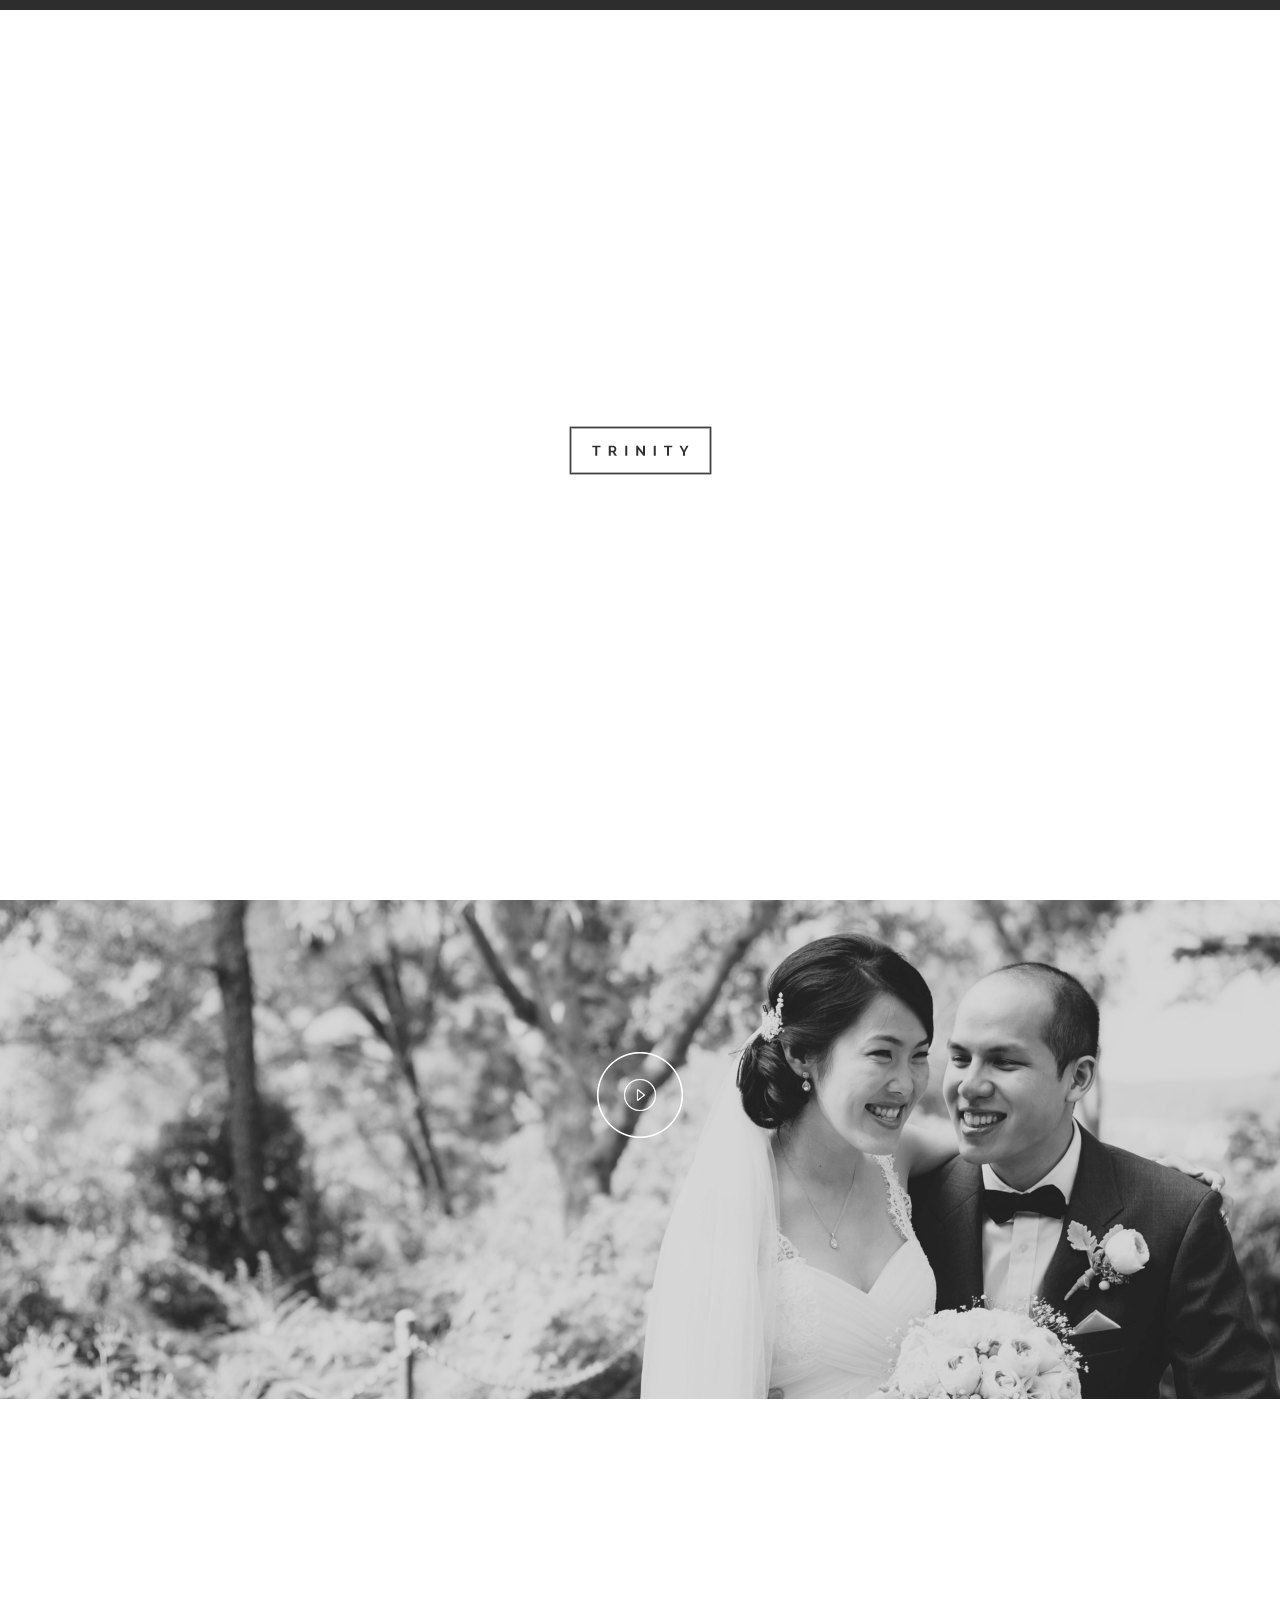
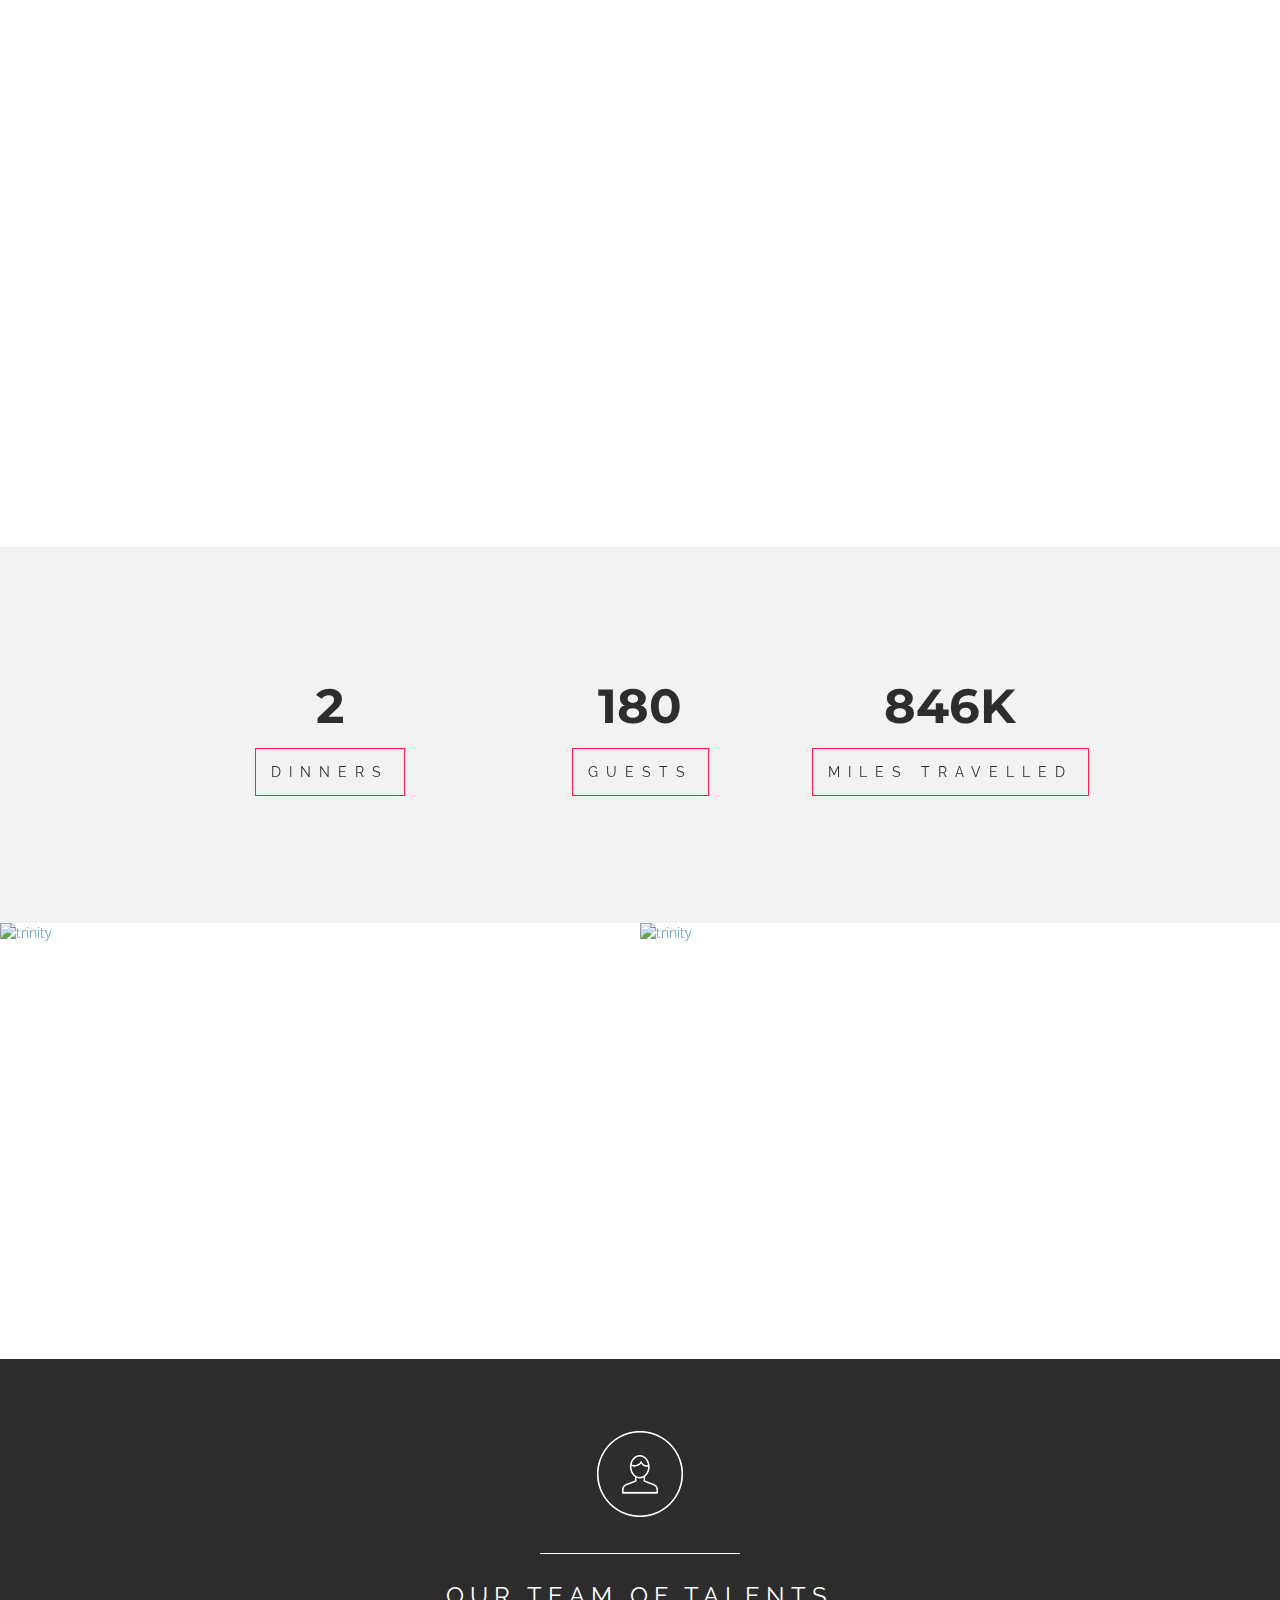
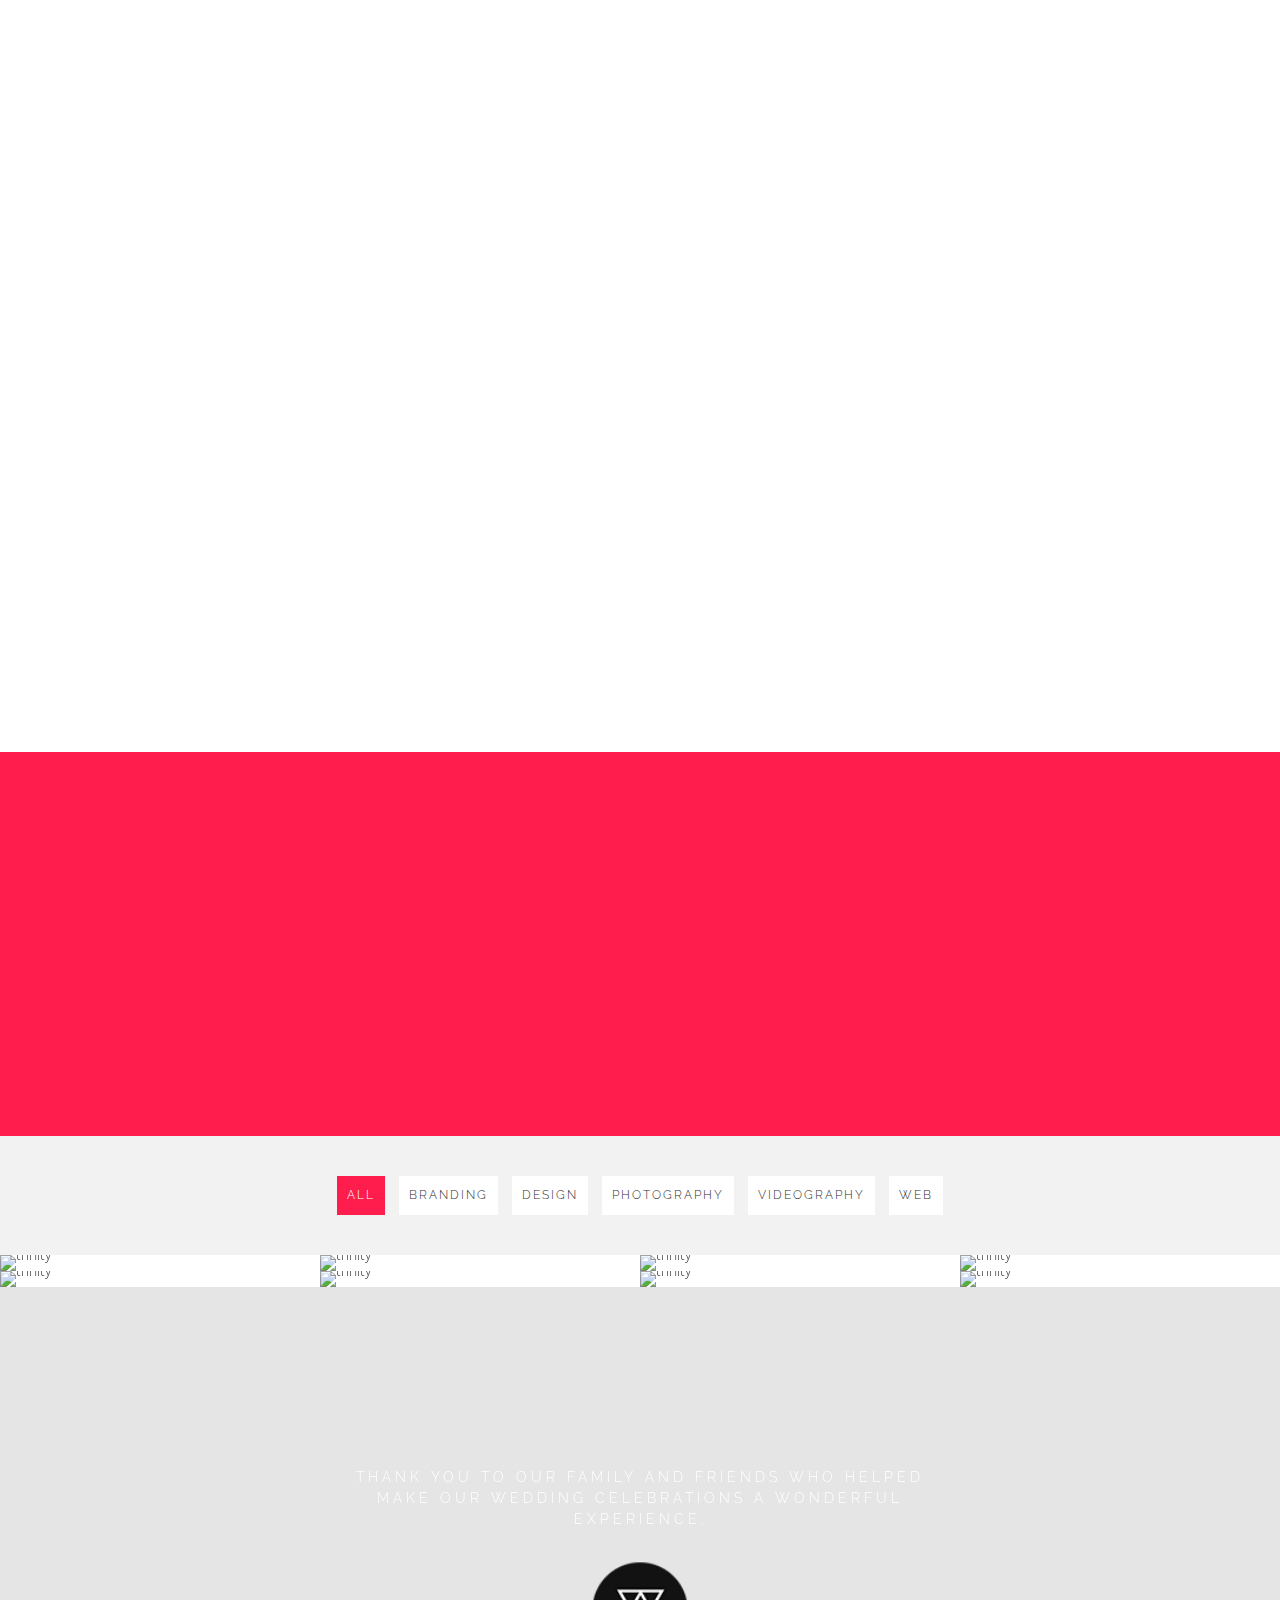
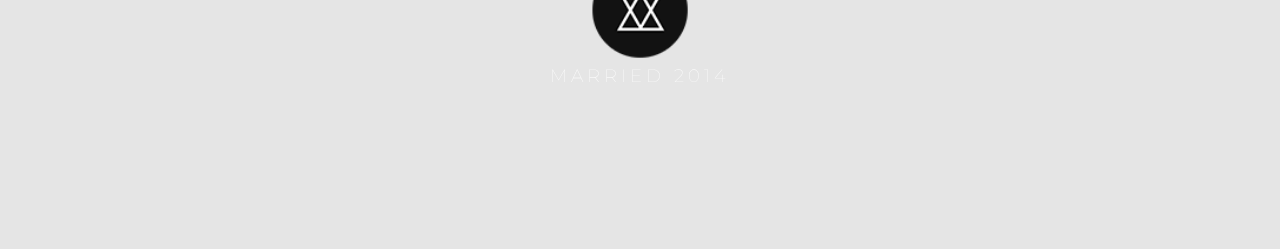
==== index.html @ 55b98110 "Initial" ====
<!DOCTYPE html>
<html lang="en">
<head>
<meta charset="utf-8">
<title>M&A Wedding 2014</title>
<meta name="viewport" content="width=device-width, initial-scale=1.0">
<meta name="description" content="M&A Wedding - Sydney and Toronto Wedding and everything in between #addymikewedding">
<meta name="author" content="Mike & Addy">

<!-- Standard Favicon--> 
<link rel="shortcut icon" href="images/favicon/favicon.ico">

<!-- Standard iPhone Touch Icon--> 
<link rel="apple-touch-icon" sizes="57x57" href="images/touchicons/apple-touch-icon-57-precomposed" />
<!-- Retina iPhone Touch Icon--> 
<link rel="apple-touch-icon" sizes="114x114" href="assets/touchicons/apple-touch-icon-114-precomposed" />
<!-- Standard iPad Touch Icon--> 
<link rel="apple-touch-icon" sizes="72x72" href="assets/touchicons/apple-touch-icon-72-precomposed" />
<!-- Retina iPad Touch Icon--> 
<link rel="apple-touch-icon" sizes="144x144" href="assets/touchicons/apple-touch-icon-144-precomposed" />

<!-- Bootstrap CSS Files -->
<link href="bootstrap/css/bootstrap.css" rel="stylesheet">
<!-- Custom Fonts Setup via Font-face CSS3 -->
<link href="fonts/fonts.css" rel="stylesheet">
<!-- CSS files for plugins -->
<link href="stylesheets/pace.preloader.css" rel="stylesheet">
<link href="stylesheets/owl.carousel.css" rel="stylesheet">
<link href="stylesheets/owl.theme.css" rel="stylesheet">
<link href="stylesheets/venobox.css" rel="stylesheet" />
<link href="stylesheets/animate.css" rel="stylesheet">
<link href="stylesheets/jquery.tweet.css" rel="stylesheet"/>
<link href="stylesheets/slidingmenu.css" rel="stylesheet">
<link href="stylesheets/jquery.bxslider.css" rel="stylesheet" />
<link href="stylesheets/venobox.css" rel="stylesheet" />
<link href="stylesheets/animate.css" rel="stylesheet">
<link href="stylesheets/portfolio.css" rel="stylesheet" />
<link href="stylesheets/overlay.css" rel="stylesheet">
<link href="stylesheets/toppanel.css" rel="stylesheet">
<link href="stylesheets/intro.css" rel="stylesheet">
<link href="stylesheets/wedding.css" rel="stylesheet">
<!-- Main Template Styles -->
<link href="stylesheets/main.css" rel="stylesheet">
<!-- Main Template Responsive Styles -->
<link href="stylesheets/main-responsive.css" rel="stylesheet">
<!-- Main Template Retina Optimizaton Rules -->
<link href="stylesheets/main-retina.css" rel="stylesheet">



<!-- LESS stylesheet for managing color presets -->
<link rel="stylesheet/less" type="text/css" href="less/color-red.less">
<!-- LESS JS engine-->
<script src="less/less-1.5.0.min.js"></script>
<!-- Google Web Fonts-->
<link href='http://fonts.googleapis.com/css?family=Raleway:400,300,700,900%7COpen+Sans:400,300,700,800%7CMontserrat:400,700' rel='stylesheet' type='text/css'>

 <!-- HTML5 shim and Respond.js IE8 support of HTML5 elements and media queries -->
    <!--[if lt IE 9]>
      <script src="bootstrap/js/html5shiv.js"></script>
      <script src="bootstrap/js/respond.min.js"></script>
    <![endif]-->


</head>


<body>

<!-- Mobile only Navigation : starts -->
<nav class="menu" id="sm">
	<div class="sm-wrap">
		<a href="index.html"><img title="polo" alt="polo" class="logo" src="images/logo-white.png"/></a>
		<i class="icon-remove menu-close"></i>
		<a class="scroll" href="#intro">Home</a>
		<a class="scroll" href="#story">Our Story</a>
		<a class="scroll" href="#sydney">Sydney</a>
		<a class="scroll" href="#toronto">Toronto</a>
		<a class="scroll" href="#photos">Photos</a>
	</div>
	<!-- Navigation Trigger Button -->
	<div id="sm-trigger"></div>
</nav>
<!-- Mobile only  Navigation : ends -->



<!-- Top Sliding Panel (Header) : starts -->
<div id="toppanel" class="toppanel">
            
    <div class="toppanel-container">
        <div class="toppanel-wrapper white-bg">

				<div class="row">

						<article class="col-md-6 text-left">
						    <img alt="trinity" title="trinity" class="img-responsive" src="images/toplogo.png"/>
						    <h6 class="brand dark"><span>M&A Wedding</span></h6>
						</article>

						<article class="col-md-6 text-right">
							<ul class="top-nav top-nav-dark-text">
								<li><a href="#intro" class="scroll highlighted">Home</a></li>
								<li><a href="#story" class="scroll">Our Story</a></li>
								<li><a href="#sydney" class="scroll">Sydney</a></li>
								<li><a href="#toronto" class="scroll">Toronto</a></li>
								<li><a href="#photos" class="scroll">Photos</a></li>
							</ul>
						</article>

				</div>
				<!--  row ends -->

        </div>
       <!--  toppanel-wrapper ends -->
    </div>
    <!--  toppanel-container ends -->
</div>
<!-- Top Sliding Panel (Header) : ends -->




<!-- Master Wrap : starts -->
<section id="mastwrap" class="sliding">


<!-- masthead-section (this nav bar is visible only on home page) : starts -->
<header id="intro-header" class="intro-header">
	<div class="row">
						<article class="col-md-3 text-left">
						    	<a href="index.html"><img alt="trinity" title="trinity" class="home-logo img-responsive" src="images/logo.png"/></a>
						</article>
						<article class="col-md-9 text-right">
						    	<ul class="intro-nav  intro-nav-white-text">
								<li><a href="#" class="trigger-toppanel"><img alt="trinity" title="trinity" src="images/menu-white.png"/></a></li>
							</ul>
						</article>
	</div>
</header>
<!-- masthead-section:ends -->	







<!-- Home / Intro : starts -->	
<section id="intro" class="intro intro-06 text-center">

	<div id="intro-06-carousel" class="intro-carousel owl-carousel  owl-nav-sticky-wide full-height color-bg">

			<div class="item intro-06-carousel-item intro-06-carousel-item-01  text-center full-height">

				<div class="trans-dark  full-height">
					<div class="valign">
						<h1 class="white"><span class="color-bg white">Sydney</span></h1>
						<div class="hero-caps-button">
							<a class="btn btn-trinity btn-trinity-white scroll" href="#about">See More</a>
						</div>
					</div>
				</div>
			</div>
			<!-- item:ends -->

			<div class="item intro-06-carousel-item intro-06-carousel-item-02  text-center full-height">
				<div class="trans-dark  full-height">
					<div class="valign">
						<h1 class="white"><span class="color-bg white">Toronto</span></h1>
						<div class="hero-caps-button">
							<a class="btn btn-trinity btn-trinity-white scroll" href="#about">See More</a>
						</div>
					</div>
				</div>
			</div>
			<!-- item:ends -->

			<div class="item intro-06-carousel-item intro-06-carousel-item-03  text-center full-height">
				<div class="trans-dark  full-height">
					<div class="valign">
						<h1 class="white"><span class="color-bg white">Our Story</span></h1>
						<div class="hero-caps-button">
							<a class="btn btn-trinity btn-trinity-white scroll" href="#about">See More</a>
						</div>
					</div>
				</div>
			</div>
			<!-- item:ends -->




		</div>
		<!-- carousel:ends -->

</section>
<!-- Home / Intro : ends -->	






<!-- masthead-section (this nav bar is initially hidden but will be visible only on inner pages) : starts -->
<header id="standard-header" class="standard-header standard-header-top">

	<div class="container">
		<div class="row">
				<article class="col-md-2 text-left">
				    	<img alt="M&A Wedding" title="M&A Wedding" class="main-logo img-responsive" src="images/main-logo.png"/>
				</article>
				<article class="col-md-10 text-right">
				    	<ul class="standard-nav standard-nav-dark-text">
						<li><a href="#intro" class="scroll highlighted" id="intro-linker">Home</a></li>
						<li><a href="#story" class="scroll" id="about-linker">Our Story</a></li>
						<li><a href="#sydney" class="scroll" id="team-linker">Sydney</a></li>
						<li><a href="#toronto" class="scroll" id="services-linker">Toronto</a></li>
						<li><a href="#photos" class="scroll" id="news-linker">Photos</a></li>
					</ul>
				</article>
		</div>
	</div>

</header>
<!-- masthead-section:ends -->


<!-- page:ends -->	    
<section class="page page-section separator-section promotional no-parallax text-center">


	<!-- inner-section:starts -->
	<section class="separator-padding separator-overlay">

		
        <a class="venobox" data-type="vimeo" href="http://vimeo.com/100083397"><img alt="trinity" title="The Wedding" src="images/play.png"/></a>
		<h1 class="white animated" data-fx="fadeInUpBig">Featured Video</h1>
		<h3 class="white animated" data-fx="fadeInDownBig"><span>The Wedding</span></h3>

	</section>
	<!-- inner-section : ends -->

</section>
<!-- page:ends -->	  



<!-- page:ends -->	    
<section id="about" class="page page-section about">

	<!-- inner-section:starts -->
	<section class="inner-section pad-top pad-bottom white-bg">
		<div class="container">
			<div class="row">
				<div class="col-md-8 col-md-offset-2 text-center hero-caps animated" data-fx="fadeInUpBig">
						<img alt="trinity" title="trinity" class="logo-badge" src="images/badge.png"/>
						<h1 class="color"><span>Design with no limits</span></h1>
						<h3 class="dark">We are trinity, a design studio based in London. We create simple &amp; beautiful websites, graphics, brands, logos and idents. We are a small team of creative people. Our works will speak more about us.</h3>

						<div class="liner-wide text-center"><span class="color-bg"></span></div>
				</div>
			</div>
			<div class="row">
				<div class="col-md-8 col-md-offset-2 animated" data-fx="fadeInUpBig">
					<p>Lorem ipsum dolor sit amet, consectetur adipisicing elit, sed do eiusmod tempor incididunt ut labore et dolore magna aliqua. Ut enim ad minim veniam, quis nostrud exercitation ullamco laboris nisi ut aliquip ex ea commodo consequat. Duis aute irure dolor in reprehenderit in voluptate velit esse cillum dolore eu fugiat nulla pariatur. Excepteur sint occaecat cupidatat non proident, sunt in culpa qui officia deserunt</p>
				</div>
			</div>
			
		</div>
	</section>	
	<!-- inner-section:ends -->	



	<!-- inner-section : starts -->
	<section id="stats-carousel-wrap" class="inner-section pad-top pad-bottom stats-carousel-wrap silver-bg">
		<div class="container text-center">

        	<!-- thumb-carousel : starts -->
        	<div id="stats-carousel" class="owl-carousel">
          
	          <div class="item text-center stats-item">
	          	<h1 class="dark">2</h1>
	          	<h3><span class="dark">Dinners</span></h3>
	          </div>
          
	          <div class="item text-center stats-item">
	          	<h1 class="dark">180</h1>
	          	<h3><span class="dark">Guests</span></h3>
	          </div>
          
	          <div class="item text-center stats-item">
	          	<h1 class="dark">846K</h1>
	          	<h3><span class="dark">Miles Travelled</span></h3>
	          </div>


        	</div>
        	<!-- thumb-carousel : ends -->

        </div>
    </section>
	<!-- inner-section : ends -->



	<!-- inner-section : starts -->
	<section id="thumb-carousel-wrap" class="inner-section thumb-carousel-wrap">

        	<!-- thumb-carousel : starts -->
        	<div id="thumb-carousel" class="owl-carousel">
          
	          <div class="item">
	          	<a  class="venobox" data-gall="thumb-gallery"  href="http://www.placehold.it/1000x570.jpg">
	          		<img alt="trinity" title="trinity" class="img-responsive" src="http://www.placehold.it/1000x570.jpg"/>
	          		<div class="thumb-title"><h5><span>title here</span></h5></div>
	          	</a>
	          </div>
	           <div class="item">
	          	<a  class="venobox" data-gall="thumb-gallery"  href="http://www.placehold.it/1000x570.jpg">
	          		<img alt="trinity" title="trinity" class="img-responsive" src="http://www.placehold.it/1000x570.jpg"/>
	          		<div class="thumb-title"><h5><span>title here</span></h5></div>
	          	</a>
	          </div>
	           <div class="item">
	          	<a  class="venobox" data-gall="thumb-gallery"  href="http://www.placehold.it/1000x570.jpg">
	          		<img alt="trinity" title="trinity" class="img-responsive" src="http://www.placehold.it/1000x570.jpg"/>
	          		<div class="thumb-title"><h5><span>title here</span></h5></div>
	          	</a>
	          </div>
	           <div class="item">
	          	<a  class="venobox" data-gall="thumb-gallery"  href="http://www.placehold.it/1000x570.jpg">
	          		<img alt="trinity" title="trinity" class="img-responsive" src="http://www.placehold.it/1000x570.jpg"/>
	          		<div class="thumb-title"><h5><span>title here</span></h5></div>
	          	</a>
	          </div>
	           <div class="item">
	          	<a  class="venobox" data-gall="thumb-gallery"  href="http://www.placehold.it/1000x570.jpg">
	          		<img alt="trinity" title="trinity" class="img-responsive" src="http://www.placehold.it/1000x570.jpg"/>
	          		<div class="thumb-title"><h5><span>title here</span></h5></div>
	          	</a>
	          </div>
	           <div class="item">
	          	<a  class="venobox" data-gall="thumb-gallery"  href="http://www.placehold.it/1000x570.jpg">
	          		<img alt="trinity" title="trinity" class="img-responsive" src="http://www.placehold.it/1000x570.jpg"/>
	          		<div class="thumb-title"><h5><span>title here</span></h5></div>
	          	</a>
	          </div>

        	</div>
        	<!-- thumb-carousel : ends -->

    </section>
	<!-- inner-section : ends -->



 


	<!-- inner-section:starts -->
	<section class="inner-section pad-top pad-bottom white-bg">
		<div class="container text-center animated" data-fx="fadeInDownBig">
			<h3 class="promo-heading color">More About Us</h3>
			<div class="liner text-center"><span class="dark-bg"></span></div>
			<p>Lorem ipsum dolor sit amet, consectetur adipisicing elit, sed do eiusmod tempor incididunt ut labore et dolore magna aliqua. Ut enim ad minim veniam, quis nostrud exercitation ullamco laboris nisi ut aliquip ex ea commodo consequat. Duis aute irure dolor in reprehenderit in voluptate velit esse cillum dolore eu fugiat nulla pariatur. Excepteur sint occaecat cupidatat non proident, sunt in culpa qui officia deserunt</p>
			<div class="trigger-button add-top-quarter">
				<a href="#contact-form" class="btn btn-trinity btn-trinity-dark">See All Works</a>
			</div>
		</div>
	</section>	
	<!-- inner-section:ends -->	


</section>
<!-- page:ends -->	  








<!-- page:starts -->	    
<section id="team" class="page page-section team">

	<!-- inner-section:starts -->
	<section class="inner-section dark-bg  pad-top-half pad-bottom-half">
		<div class="container">
			<div class="row">
				<div class="col-md-10 col-md-offset-1 text-center">
				    	<img alt="trinity" title="trinity" src="images/icons/about.png"/>
						<div class="liner-wide text-center"><span class="white-bg"></span></div>
						<h1 class="main-heading white">Our Team of Talents</h1>
						<div class="liner-wide text-center"><span class="white-bg"></span></div>
				</div>
			</div>
		</div>
	</section>	
	<!-- inner-section:ends -->	



	<!-- inner-section:starts -->
	<section class="inner-section team-bg">
		<div class="">
			<div class="row">
				<div class="col-md-8 col-md-offset-4 team-block-wrap white-bg">
					
					<div class="row">
						<article class="col-md-6 text-center team-block">
							<div class="team-block-inner silver-bg animated" data-fx="fadeInLeftBig">
								<img alt="trinity" title="trinity" class="team-thumb img-responsive" src="http://www.placehold.it/300x300.jpg"/>
								<h3 class="promo-heading color">Aron Welsh</h3>
								<div class="liner-small text-center"><span class="dark-bg"></span></div>
								<p class="dark">Lorem ipsum dolor sit amet, consectetur adipisicing elit.</p>
								<div class="team-social">
								    <ul class="team-social-inner">
										<li><a href="#"><img alt="trinity" title="trinity" src="images/team/social/01.png" ></a></li>
										<li><a href="#"><img alt="trinity" title="trinity" src="images/team/social/02.png" ></a></li>
										<li><a href="#"><img alt="trinity" title="trinity" src="images/team/social/03.png" ></a></li>
										<li><a href="#"><img alt="trinity" title="trinity" src="images/team/social/04.png" ></a></li>
									</ul>
								</div>
							</div>
						</article>

						<article class="col-md-6 text-center team-block">
							<div class="team-block-inner silver-bg animated" data-fx="fadeInRightBig">
								<img alt="trinity" title="trinity" class="team-thumb img-responsive" src="http://www.placehold.it/300x300.jpg"/>
								<h3 class="promo-heading color">Renai Kent</h3>
								<div class="liner-small text-center"><span class="dark-bg"></span></div>
								<p class="dark">Lorem ipsum dolor sit amet, consectetur adipisicing elit.</p>
								<div class="team-social">
								    <ul class="team-social-inner">
										<li><a href="#"><img alt="trinity" title="trinity" src="images/team/social/01.png" ></a></li>
										<li><a href="#"><img alt="trinity" title="trinity" src="images/team/social/02.png" ></a></li>
										<li><a href="#"><img alt="trinity" title="trinity" src="images/team/social/03.png" ></a></li>
										<li><a href="#"><img alt="trinity" title="trinity" src="images/team/social/04.png" ></a></li>
									</ul>
								</div>
							</div>
						</article>

					</div>


					<div class="row">
						<article class="col-md-6 text-center team-block">
							<div class="team-block-inner silver-bg animated" data-fx="fadeInLeftBig">
								<img alt="trinity" title="trinity" class="team-thumb img-responsive" src="http://www.placehold.it/300x300.jpg"/>
								<h3 class="promo-heading color">Ben Kutcher</h3>
								<div class="liner-small text-center"><span class="dark-bg"></span></div>
								<p class="dark">Lorem ipsum dolor sit amet, consectetur adipisicing elit.</p>
								<div class="team-social">
								    <ul class="team-social-inner">
										<li><a href="#"><img alt="trinity" title="trinity" src="images/team/social/01.png" ></a></li>
										<li><a href="#"><img alt="trinity" title="trinity" src="images/team/social/02.png" ></a></li>
										<li><a href="#"><img alt="trinity" title="trinity" src="images/team/social/03.png" ></a></li>
										<li><a href="#"><img alt="trinity" title="trinity" src="images/team/social/04.png" ></a></li>
									</ul>
								</div>
							</div>
						</article>

						
						<article class="col-md-6 text-center team-block">
							<div class="team-block-inner silver-bg animated" data-fx="fadeInRightBig">
								<img alt="trinity" title="trinity" class="team-thumb img-responsive" src="images/team/you.jpg"/>
								<h3 class="promo-heading color">You?</h3>
								<div class="liner-small text-center"><span class="dark-bg"></span></div>
								<p class="dark">We are hiring. If you are interested shoot an email today</p>
								<div class="team-social">
								    <ul class="team-social-inner">
										<li><a href="#"><img alt="trinity" title="trinity" src="images/team/social/dummy.png" ></a></li>
										<li><a href="#"><img alt="trinity" title="trinity" src="images/team/social/dummy.png" ></a></li>
										<li><a href="#"><img alt="trinity" title="trinity" src="images/team/social/dummy.png" ></a></li>
										<li><a href="#"><img alt="trinity" title="trinity" src="images/team/social/dummy.png" ></a></li>
									</ul>
								</div>
							</div>
						</article>

					</div>
				
				</div>
			</div>
		</div>
	</section>	
	<!-- inner-section:ends -->	



</section>
<!-- page:ends -->	 






<!-- page:starts -->	    
<section id="news" class="page page-section news">

	<!-- inner-section:starts -->
	<section class="inner-section dark-bg  pad-top-half pad-bottom-half">
		<div class="container">
			<div class="row">
				<div class="col-md-10 col-md-offset-1 text-center animated" data-fx="fadeInDownBig">
				    	<img alt="trinity" title="trinity" src="images/icons/news.png"/>
						<div class="liner-wide text-center"><span class="white-bg"></span></div>
						<h1 class="main-heading white">Our Latest News</h1>
						<div class="liner-wide text-center"><span class="white-bg"></span></div>
				</div>
			</div>
		</div>
	</section>	
	<!-- inner-section:ends -->	



	<!-- inner-section:starts -->
	<section class="inner-section news-bg">
		<div class="">
			<div class="row">
				<div class="col-md-8 news-block-wrap white-bg">
					
					<div class="row">
						<article class="col-md-6 text-left news-block">
							<div class="news-block-inner silver-bg animated" data-fx="fadeInLeftBig">
								<h6 class="color">June 12, 2014</h6>
								<h3 class="promo-heading dark">More amazing designs are coming in 2014. Stay tuned for good news.</h3>
								<div class="trigger-button">
									<a class="btn btn-trinity btn-trinity-dark" href="news-post.html">Read Full</a>
								</div>
							</div>
						</article>

						<article class="col-md-6 text-left news-block">
							<div class="news-block-inner silver-bg animated" data-fx="fadeInRightBig">
								<h6 class="color">June 20, 2014</h6>
								<h3 class="promo-heading dark">A perfect blend of minimalism and usability. Explore every design.</h3>
								<div class="trigger-button">
									<a class="btn btn-trinity btn-trinity-dark" href="news-post.html">Read Full</a>
								</div>
							</div>
						</article>
					</div>


					<div class="row">
						<article class="col-md-6 text-left news-block">
							<div class="news-block-inner silver-bg animated" data-fx="fadeInUpBig">
								<h6 class="color">June 27, 2014</h6>
								<h3 class="promo-heading dark">A great time ahead at Designova, 4 new themes are in pipeline.</h3>
								<div class="trigger-button">
									<a class="btn btn-trinity btn-trinity-dark" href="news-post.html">Read Full</a>
								</div>
							</div>
						</article>

						<article class="col-md-6 text-left news-block">
							<div class="news-block-inner silver-bg animated" data-fx="fadeInUpBig">
								<h6 class="color">July 3, 2014</h6>
								<h3 class="promo-heading dark">We create innovative designs and we make new trends on web design.</h3>
								<div class="trigger-button">
									<a class="btn btn-trinity btn-trinity-dark" href="news-post.html">Read Full</a>
								</div>
							</div>
						</article>
					</div>
				
				</div>
			</div>
		</div>
	</section>	
	<!-- inner-section:ends -->	
 


</section>
<!-- page:ends -->	    











<!-- page:starts -->	    
<section id="photos" class="page page-section portfolio">

	<!-- inner-section:starts -->
	<section class="inner-section color-bg  pad-top-half pad-bottom-half">
		<div class="container">
			<div class="row">
				<div class="col-md-10 col-md-offset-1 text-center animated" data-fx="fadeInUpBig">
				    	<img alt="trinity" title="trinity" src="images/icons/portfolio.png"/>
						<div class="liner-wide text-center"><span class="white-bg"></span></div>
						<h1 class="main-heading white">Our Latest Works</h1>
						<div class="liner-wide text-center"><span class="white-bg"></span></div>
				</div>
			</div>
		</div>
	</section>	
	<!-- inner-section:ends -->	



	<!-- inner-section:starts -->
	<section class="inner-section">




	<div class="portfolio-top"></div>          
        
              
        <!-- Portfolio Plus Filters -->
        <div class="portfolio">
        
            
     
       
       <!-- Portfolio Filters -->   
       <div  id="filters" class="silver-bg col-md-12">
    
          <ul class="clearfix">
            <li><a id="all" href="#" data-filter="*" class="active"><h5>All</h5></a></li>	
            <li><a href="#" data-filter=".branding"><h5>Branding</h5></a></li>
            <li><a href="#" data-filter=".design"><h5>Design</h5></a></li>
            <li><a href="#" data-filter=".photography"><h5>Photography</h5></a></li>
            <li><a href="#" data-filter=".videography"><h5>Videography</h5></a></li>
            <li><a href="#" data-filter=".web"><h5>Web</h5></a></li>
          </ul>
        </div>
        <!--/Portfolio Filters -->
    
       
             
        <!-- Portfolio Wrap -->  
        <div id="portfolio-wrap" class="white-bg">
        
        
        
        
        
            <!-- Portfolio Item With Lightbox Gallery -->                 
            <div class="portfolio-item one-four   branding web">
            
            <div class="portfolio-image">
                <img alt="trinity" title="trinity"  src="http://www.placehold.it/750x750.jpg" /> 
            </div>
            
            <a class="venobox" data-gall="portfolio-gallery" href="images/portfolio/portfolio2.jpg">
            <div class="project-overlay">              
                <div class="project-info">
                    <div class="zoom-icon"></div>
                    <h4 class="project-name">Image Gallery</h4>
                    <p class="project-categories">Lightbox Popup</p>	
                </div>
            </div>
            </a>
              
            </div>
            <!--/Portfolio Item With Lightbox Gallery  -->       
        
                       
            
            
            
            
            <!-- Portfolio Item Video Expander  -->                   
            <div class="portfolio-item one-four  design  photography   web">
            
            <div class="portfolio-image">
                <img alt="trinity" title="trinity"  src="http://www.placehold.it/750x750.jpg" />
            </div>
            
            <div class="project-overlay">
                <div class="open-project-link">
                    <a class="open-project" href="ajax/project-video.html" title="Open Project"></a>             
                </div>
                <div class="project-info">
                    <div class="zoom-icon"></div>
                    <h4 class="project-name">Project with Video</h4>
                    <p class="project-categories">Ajax Expander</p>	
                </div>
            </div>
              
            </div>
            <!--/Portfolio Item Video Expander  -->     
            
            
            
            
            
            <!-- Portfolio Item Normal Slider -->                   
            <div class="portfolio-item one-four  design    videography ">
            
            <div class="portfolio-image">
                <img alt="trinity" title="trinity"  src="http://www.placehold.it/750x750.jpg" />
            </div>
            
            <div class="project-overlay">
                <div class="open-project-link">
                    <a class="open-project" href="ajax/project-slider.html" title="Open Project"></a>             
                </div>
                <div class="project-info">
                    <div class="zoom-icon"></div>
                    <h4 class="project-name">Project with Slider</h4>
                    <p class="project-categories">Ajax Expander</p>	
                </div>
            </div>
              
            </div>
            <!--/Portfolio Item Normal Slider -->
            
            
            
            
            
            <!-- Portfolio Item FullScreen Slider -->                   
            <div class="portfolio-item one-four  photography  branding web">
            
            <div class="portfolio-image">
                <img alt="trinity" title="trinity"  src="http://www.placehold.it/750x750.jpg" />
            </div>
            
            <div class="project-overlay">
                <div class="open-project-link">
                    <a class="open-project" href="ajax/project-fullscreen.html" title="Open Project"></a>             
                </div>
                <div class="project-info">
                    <div class="zoom-icon"></div>
                    <h4 class="project-name">Fullscreen Slider</h4>
                    <p class="project-categories">Ajax Expander</p>	
                </div>
            </div>
              
            </div>
            <!-- Portfolio Item FullScreen Slider -->
            
            
            
            <!-- Portfolio Item With Lightbox Video -->                 
            <div class="portfolio-item one-four   branding web">
            
            <div class="portfolio-image">
                <img alt="trinity" title="trinity"  src="http://www.placehold.it/750x750.jpg" /> 
            </div>
            
            <a  class="venobox" data-type="youtube" href="http://youtu.be/d85gkOXeXG4">
            <div class="project-overlay">              
                <div class="project-info">
                    <div class="zoom-icon"></div>
                    <h4 class="project-name">Youtube Video</h4>
                    <p class="project-categories">Lightbox Popup</p>	
                </div>
            </div>
            </a>
              
            </div>
            <!--/Portfolio Item With Lightbox Video  -->     

            
            
            <!-- Portfolio Item With Lightbox Video -->                 
            <div class="portfolio-item one-four   branding web">
            
            <div class="portfolio-image">
                <img alt="trinity" title="trinity"  src="http://www.placehold.it/750x750.jpg" /> 
            </div>
            
            <a class="venobox" data-type="vimeo" href="http://vimeo.com/75976293">
            <div class="project-overlay">              
                <div class="project-info">
                    <div class="zoom-icon"></div>
                    <h4 class="project-name">Vimeo Video</h4>
                    <p class="project-categories">Lightbox Popup</p>	
                </div>
            </div>
            </a>
              
            </div>
            <!--/Portfolio Item With Lightbox Video  -->       
            
            
            
            
            
            <!-- Portfolio Item External Project  -->                   
            <div class="portfolio-item one-four  design     videography web">
            
            <div class="portfolio-image">
                <img alt="trinity" title="trinity"  src="http://www.placehold.it/750x750.jpg" />  
            </div>
            
            <a href="single-project.html">
                <div class="project-overlay">              
                    <div class="project-info">
                        <div class="zoom-icon"></div>
                        <h4 class="project-name">External Page</h4>
                        <p class="project-categories">View Single Project</p>	
                    </div>
                </div>
            </a> 
             
            </div>
            <!--/Portfolio Item External Project  -->
            
            
            
            
            
            
            <!-- Portfolio Item With Lightbox Gallery  -->           
            <div class="portfolio-item one-four   photography   design web">
            
            <div class="portfolio-image">
                <img alt="trinity" title="trinity"  src="http://www.placehold.it/750x750.jpg" /> 
            </div>
            
            <a class="venobox" data-gall="portfolio-gallery" href="images/portfolio/portfolio8.jpg">
            <div class="project-overlay">
                <div class="project-info">
                    <div class="zoom-icon"></div>
                    <h4 class="project-name">Image Gallery</h4>
                    <p class="project-categories">Lightbox Popup</p>	
                </div>
            </div>
            </a>        
              
            </div>
            <!--/Portfolio Item With Lightbox Gallery  -->
      
                  
            
                  
                 
       </div>
       <!--/Portfolio Wrap -->
            
        </div>
        <!--/Portfolio Plus Filters -->
        
        
        
        
        
        <div class="portfolio-bottom"></div>



        <!-- Project Page Holder-->
        <div id="project-page-holder">
            
            <div class="clear"></div>
            <div id="project-page-data"></div>
        
        </div>
        <!--/Project Page Holder-->




	</section>	
	<!-- inner-section:ends -->	





</section>
<!-- page:ends -->	    








<!-- page:ends -->	    
<section class="separator-section testimonial  text-center">


	<!-- inner-section:starts -->
	<section class="separator-padding separator-overlay">

		
        <div id="testimonial-carousel" class="testimonial-carousel owl-carousel">

			<div class="item testimonial-carousel-item testimonial-wrap">
				<h6 class="white">Thank you to our family and friends who helped make our wedding celebrations a wonderful experience.</h6>

				<img alt="trinity" title="trinity"  src="images/logo-dark.png"/>
				<h3><span>Married 2014</span></h3>
				
			</div>

		</div>
		<!-- carousel:ends -->

	</section>
	<!-- inner-section : ends -->

</section>
<!-- page:ends -->	  


<!-- Footer : starts -->
<footer id="mastfoot" class="mastfoot color-bg">


</footer>
<!-- Footer : ends -->





</section>
<!-- Master Wrap : ends -->



<!-- Core JS Libraries -->
<script src="bootstrap/js/jquery.js" type="text/javascript"></script>
<script src="javascripts/jquery.easing.1.3.js" type="text/javascript"></script>
<script src="bootstrap/js/bootstrap.js" ></script> 
<!-- JS Plugins -->
<script src="javascripts/pace.min.js"></script>
<script src="javascripts/retina.js" ></script> 
<script src="javascripts/device.min.js"></script>
<script src="javascripts/classie.js" ></script> 
<script src="javascripts/jquery.touchSwipe.js"></script>
<script src="javascripts/waypoints.min.js" ></script> 
<script src="javascripts/appear.js"></script>
<script src="javascripts/smooth-scroll.js" ></script> 
<script src="javascripts/slidingmenu.js" ></script> 
<script src="javascripts/jquery.tweet.js"></script>
<script src="javascripts/owl.carousel.js"></script>
<script src="javascripts/venobox.min.js"></script>
<script src="javascripts/jquery.bxslider.min.js"></script>
<script src="javascripts/jquery.cycle.all.js"></script>
<script src="javascripts/jquery.maximage.js"></script>
<script src="javascripts/isotope.js"></script>
<script src="javascripts/jquery.backstretch.min.js"></script>
<script src="javascripts/jquery.parallax-1.1.3.js"></script>
<!-- JS Custom Codes --> 
<script src="javascripts/parallax-init.js" ></script> 
<script src="javascripts/animations-init.js"></script> 
<script src="javascripts/portfolio-engine.js" ></script> 
<script src="javascripts/form-validation.js" ></script> 
<script src="javascripts/toppanel.js" ></script> 
<script src="javascripts/main.js" ></script> 

</body>
</html>
---- fonts/fonts.css ----
/*FONTS.CSS*/
/*-------------------------------------------------------------------------------------------------------------------------------*/
/* Author: Designova.*/
/* Website: http://www.designova.net */
/* Copyright: (C) 2013 */
/*-------------------------------------------------------------------------------------------------------------------------------*/
/* YOUR CUSTOM FONTS CAN BE DEFINED HERE VIA CSS3 FONT-FACE TECHNOLOGY*/
/* More info : http://www.littleboxofideas.com/blog/tutorials/how-do-i-implement-font-face */
/*-------------------------------------------------------------------------------------------------------------------------------*/
---- stylesheets/pace.preloader.css ----
.pace {
  -webkit-pointer-events: none;
  pointer-events: none;
  -webkit-user-select: none;
  -moz-user-select: none;
  user-select: none;
}

.pace .pace-progress {
  /*background-color: #fff;*/
  height: 10px;
  position: fixed;
  z-index: 999;
  top: 0;
  left: 0;
  bottom: 0;
  -webkit-transition: width 1s;
  -moz-transition: width 1s;
  -o-transition: width 1s;
  transition: width 1s;
}

.pace .pace-activity:before {
  content: '';
  background-color: rgba(255,255,255,1);
  background-image: url('../images/loading.png');
  background-repeat: no-repeat;
  background-position: center center;
  display: block;
  z-index: 900;
  position: absolute;
  width: 100%;
  height: 100%;
}


.pace-done .pace{
  display: none;
}
---- stylesheets/venobox.css ----
/* ------ venobox.css --------*/
.vbox-overlay *, .vbox-overlay *:before, .vbox-overlay *:after{
    -webkit-backface-visibility: hidden;
    -webkit-box-sizing:border-box;-moz-box-sizing:border-box;box-sizing:border-box;}
body{
    -webkit-overflow-scrolling:touch;
}
/* ------- overlay: change here background color and opacity ----- */
.vbox-overlay{
    background: rgba(0,0,0,0.85); 
    width: 100%;
    height: auto;
    position: absolute;
    top: 0;
    left: 0;
    z-index: 999;
    overflow: hidden;
    opacity: 0;
    transition: opacity .25s ease-in-out;
    -moz-transition: opacity .25s ease-in-out;
    -webkit-transition: opacity .25s ease-in-out;
}
.relativo{
    float: left;
    width: 100%;
    height: 100%;
    display: block;
    position: relative;
}
/* ----- preloader - choose between CIRCLE, IOS, DOTS, QUADS ----- */

/* circle preloader */
.vbox-preloader{
    position:fixed; 
    width:32px; 
    height:32px;
    left:50%; 
    top:50%; 
    margin-left:-16px; 
    margin-top:-16px;
    background-image: url(../images/venobox/preload-circle.png);
    text-indent: -100px;
    overflow: hidden;
    -webkit-animation: playload 1.4s steps(18) infinite;
       -moz-animation: playload 1.4s steps(18) infinite;
        -ms-animation: playload 1.4s steps(18) infinite;
         -o-animation: playload 1.4s steps(18) infinite;
            animation: playload 1.4s steps(18) infinite;
}
@-webkit-keyframes playload {
   from { background-position:    0px; }
     to { background-position: -576px; }
}
@-moz-keyframes playload {
   from { background-position:    0px; }
     to { background-position: -576px; }
}
@-ms-keyframes playload {
   from { background-position:    0px; }
     to { background-position: -576px; }
}
@-o-keyframes playload {
   from { background-position:    0px; }
     to { background-position: -576px; }
}
@keyframes playload {
   from { background-position:    0px; }
     to { background-position: -576px; }
}
/* IOS preloader */
/*
.vbox-preloader{
    position:fixed; 
    width:32px; 
    height:32px;
    left:50%; 
    top:50%; 
    margin-left:-16px; 
    margin-top:-16px;
    background-image: url(../images/venobox/preload-ios.png);
    text-indent: -100px;
    overflow: hidden;
    -webkit-animation: playload 1.4s steps(12) infinite;
       -moz-animation: playload 1.4s steps(12) infinite;
        -ms-animation: playload 1.4s steps(12) infinite;
         -o-animation: playload 1.4s steps(12) infinite;
            animation: playload 1.4s steps(12) infinite;
}

@-webkit-keyframes playload {
   from { background-position:    0px; }
     to { background-position: -384px; }
}
@-moz-keyframes playload {
   from { background-position:    0px; }
     to { background-position: -384px; }
}
@-ms-keyframes playload {
   from { background-position:    0px; }
     to { background-position: -384px; }
}
@-o-keyframes playload {
   from { background-position:    0px; }
     to { background-position: -384px; }
}
@keyframes playload {
   from { background-position:    0px; }
     to { background-position: -384px; }
}
*/
/* dots preloader */
/*
.vbox-preloader{
    position:fixed; 
    width:32px; 
    height:11px;
    left:50%; 
    top:50%; 
    margin-left:-16px; 
    margin-top:-16px;
    background-image: url(../images/venobox/preload-dots.png);
    text-indent: -100px;
    overflow: hidden;
    -webkit-animation: playload 1.4s steps(24) infinite;
       -moz-animation: playload 1.4s steps(24) infinite;
        -ms-animation: playload 1.4s steps(24) infinite;
         -o-animation: playload 1.4s steps(24) infinite;
            animation: playload 1.4s steps(24) infinite;
}

@-webkit-keyframes playload {
   from { background-position:    0px; }
     to { background-position: -768px; }
}
@-moz-keyframes playload {
   from { background-position:    0px; }
     to { background-position: -768px; }
}
@-ms-keyframes playload {
   from { background-position:    0px; }
     to { background-position: -768px; }
}
@-o-keyframes playload {
   from { background-position:    0px; }
     to { background-position: -768px; }
}
@keyframes playload {
   from { background-position:    0px; }
     to { background-position: -768px; }
}
*/
/* quads preloader */
/*
.vbox-preloader{
    position:fixed; 
    width:32px; 
    height:10px;
    left:50%; 
    top:50%; 
    margin-left:-16px; 
    margin-top:-16px;
    background-image: url(../images/venobox/preload-quads.png);
    text-indent: -100px;
    overflow: hidden;
    -webkit-animation: playload 1.4s steps(12) infinite;
       -moz-animation: playload 1.4s steps(12) infinite;
        -ms-animation: playload 1.4s steps(12) infinite;
         -o-animation: playload 1.4s steps(12) infinite;
            animation: playload 1.4s steps(12) infinite;
}
@-webkit-keyframes playload {
   from { background-position:    0px; }
     to { background-position: -384px; }
}
@-moz-keyframes playload {
   from { background-position:    0px; }
     to { background-position: -384px; }
}
@-ms-keyframes playload {
   from { background-position:    0px; }
     to { background-position: -384px; }
}
@-o-keyframes playload {
   from { background-position:    0px; }
     to { background-position: -384px; }
}
@keyframes playload {
   from { background-position:    0px; }
     to { background-position: -384px; }
}
*/
/* ----- navigation ----- */
.vbox-close{
    cursor: pointer;
    position: fixed;
    top: -1px;
    right: 0;
    width: 46px;
    height: 40px;
    padding: 10px 20px 10px 0;
    display: block;
    background: url(../images/venobox/close.gif) no-repeat #161617;
    background-position:10px center;
    color: #fff;
    text-indent: -100px;
    overflow: hidden;
}
.vbox-next, .vbox-prev{
    cursor: pointer;
    position: fixed;
    top: 50%;
    color: #fff;
    width: 30px;
    height: 30px;
    margin-top: -15px;
    text-indent: -100px;
    overflow: hidden;
}
.vbox-prev{
    left: 10px;
    background: url(../images/venobox/prev.gif) center center no-repeat;
}
.vbox-next{
    right: 10px;
    background: url(../images/venobox/next.gif) center center no-repeat;
}

.vbox-title{
    width: 100%;
    height: 40px;
    float: left;
    text-align: center;
    line-height: 28px;
    font-size: 12px;
    color: #fff;
    padding: 6px 40px;
    overflow: hidden;
    background: #161617;
    position: fixed;
    display: none;
    top: -1px;
    left: 0;

}
.vbox-num{
    cursor: pointer;
    position: fixed;
    top: -1px;
    left: 0;
    height: 40px;
    display: block;
    color: #fff;
    overflow: hidden;
    line-height: 28px;
    font-size: 12px;
    padding: 6px 10px;
    background: #161617;
    display: none;
}
/* ------- inline window ------ */
.vbox-inline{
    width: 420px;
    height: 315px;
    padding: 10px;
    background: #fff;
    text-align: left;
    margin: 0 auto;
    overflow: auto;
}

/* ------- Video & iFrames window ------ */
.venoframe{
    border: none;
    width: 960px;
    height: 720px;
}
@media (max-width: 992px) {
    .venoframe{
        width: 640px;
        height: 480px;
    }
}
@media (max-width: 767px) {
    .venoframe{
        width: 420px;
        height: 315px;
    }
}
@media (max-width: 460px) {
    .vbox-inline{
        width: 100%;
    }

    .venoframe{
        width: 100%;
        height: 260px;
    }
}

/* ------- PLease do NOT edit this! (or do it at your own risk) ------ */
.vbox-container{
    position: relative;
    background: #000;
    width: 98%;
    max-width: 1024px;
    margin: 0 auto;
}
.vbox-content{
    text-align: center;
    float: left;
    width: 100%;
    position: relative;
    overflow: hidden;
}
.vbox-container img{
    max-width: 100%;
    height: auto;
}
.vwrap{
    opacity: 1;
    transition: opacity .25s ease-in-out;
    -moz-transition: opacity .25s ease-in-out;
    -webkit-transition: opacity .25s ease-in-out;
    width: 100%;
    float: left;
    position: relative;
    margin: 0;
    padding: 0;
    left: 0;
    height: auto;
    overflow: hidden;
    z-index: 1;
}
---- stylesheets/slidingmenu.css ----
/*SLIDINGMENU.CSS*/
/*-------------------------------------------------------------------------------------------------------------------------------*/
/*This CSS file contains style rules for Sliding Menu*/
/*-------------------------------------------------------------------------------------------------------------------------------*/
/* Author: Designova.*/
/* Website: http://www.designova.net */
/* Copyright: (C) 2013 */
/*-------------------------------------------------------------------------------------------------------------------------------*/

.menu {
	position: fixed;
	left: -200px;
	width: 260px;
	height: 100%;
	top: 0;
	z-index: 100;
	text-align: left;
}

.menu.menu-open {
	left: 0px;
}

.sm-wrap {
	position: absolute;
	top: 0;
	right: 60px;
	background: #1E1F21;
	width: 200px;
	height: 100%;
}

.menu h1.sm-logo{
	font-family: 'Montserrat', sans-serif; font-weight: 700;
	font-size: 24px;
	letter-spacing: 0.15em;
	line-height: 40px;
	text-transform: uppercase;
	color: #fff;
	margin: 20px 10px;
}


.menu img.sm-logo {
	margin: 20px 0;
	max-width: 160px;
}

.menu a {
	margin:0px;
	margin-bottom: 2px;
	color: #777;
	display: block;    
	font-family: 'Raleway', sans-serif; font-weight:400;
    font-size: 12px;
    line-height: 19px;
    letter-spacing: 4px;
    text-transform: uppercase;
	background:rgba(0,0,0,0);
	padding: 10px 20px;
	-webkit-transition: all .4s ease-in-out;
	   -moz-transition: all .4s ease-in-out;
		-ms-transition: all .4s ease-in-out;
		 -o-transition: all .4s ease-in-out;
			transition: all .4s ease-in-out;
}

.menu a:hover {
	background:rgba(0,0,0,0.5);
	color: #ffffff;
	-webkit-transition: all .4s ease-in-out;
	   -moz-transition: all .4s ease-in-out;
		-ms-transition: all .4s ease-in-out;
		 -o-transition: all .4s ease-in-out;
			transition: all .4s ease-in-out;
}

.menu a:active {
	color: #ffffff;
}

.menu-close {
	cursor: pointer;
	display: block;
	position: absolute;
	font-size: 14px;
	color: #808080;
	width: 40px;
	height: 40px;
	line-height: 40px;
	top: 20px;
	right: 5px;
	-webkit-transition: all .1s ease-in-out;
	   -moz-transition: all .1s ease-in-out;
		-ms-transition: all .1s ease-in-out;
		 -o-transition: all .1s ease-in-out;
			transition: all .1s ease-in-out;
}

.menu-close:hover {
	color: #ffffff;
	-webkit-transition: all .1s ease-in-out;
	   -moz-transition: all .1s ease-in-out;
		-ms-transition: all .1s ease-in-out;
		 -o-transition: all .1s ease-in-out;
			transition: all .1s ease-in-out;
}

/* Push the body after clicking the menu button */
.sliding {
	overflow-x: hidden;
	position: relative;
	left: 0;
}

.sliding-toright {
	left: 200px;
}

.sliding-toleft {
	left: -200px;
}

.menu,
.sliding {
	-webkit-transition: all .3s ease;
	   -moz-transition: all .3s ease;
		-ms-transition: all .3s ease;
		 -o-transition: all .3s ease;
			transition: all .3s ease;
}

#sm-trigger {
	position: absolute;
	top: 12px;
	right: 8px;
	z-index: 11;
	display: block;
	text-align: center;
	font-size: 14px;
	color: #ffffff;
	width: 40px;
	height: 40px;
	line-height: 40px;
	cursor: pointer;
	background: rgba(0,0,0,0.3) url('../images/burger.png') center center;
	-webkit-transition: all .1s ease-in-out;
	   -moz-transition: all .1s ease-in-out;
		-ms-transition: all .1s ease-in-out;
		 -o-transition: all .1s ease-in-out;
			transition: all .1s ease-in-out;
}

#sm-trigger:hover {
	color: #ffffff;
	background: rgba(0,0,0,0.9) url('../images/burger.png') center center;
	-webkit-transition: all .1s ease-in-out;
	   -moz-transition: all .1s ease-in-out;
		-ms-transition: all .1s ease-in-out;
		 -o-transition: all .1s ease-in-out;
			transition: all .1s ease-in-out;
}
---- stylesheets/venobox.css ----
/* ------ venobox.css --------*/
.vbox-overlay *, .vbox-overlay *:before, .vbox-overlay *:after{
    -webkit-backface-visibility: hidden;
    -webkit-box-sizing:border-box;-moz-box-sizing:border-box;box-sizing:border-box;}
body{
    -webkit-overflow-scrolling:touch;
}
/* ------- overlay: change here background color and opacity ----- */
.vbox-overlay{
    background: rgba(0,0,0,0.85); 
    width: 100%;
    height: auto;
    position: absolute;
    top: 0;
    left: 0;
    z-index: 999;
    overflow: hidden;
    opacity: 0;
    transition: opacity .25s ease-in-out;
    -moz-transition: opacity .25s ease-in-out;
    -webkit-transition: opacity .25s ease-in-out;
}
.relativo{
    float: left;
    width: 100%;
    height: 100%;
    display: block;
    position: relative;
}
/* ----- preloader - choose between CIRCLE, IOS, DOTS, QUADS ----- */

/* circle preloader */
.vbox-preloader{
    position:fixed; 
    width:32px; 
    height:32px;
    left:50%; 
    top:50%; 
    margin-left:-16px; 
    margin-top:-16px;
    background-image: url(../images/venobox/preload-circle.png);
    text-indent: -100px;
    overflow: hidden;
    -webkit-animation: playload 1.4s steps(18) infinite;
       -moz-animation: playload 1.4s steps(18) infinite;
        -ms-animation: playload 1.4s steps(18) infinite;
         -o-animation: playload 1.4s steps(18) infinite;
            animation: playload 1.4s steps(18) infinite;
}
@-webkit-keyframes playload {
   from { background-position:    0px; }
     to { background-position: -576px; }
}
@-moz-keyframes playload {
   from { background-position:    0px; }
     to { background-position: -576px; }
}
@-ms-keyframes playload {
   from { background-position:    0px; }
     to { background-position: -576px; }
}
@-o-keyframes playload {
   from { background-position:    0px; }
     to { background-position: -576px; }
}
@keyframes playload {
   from { background-position:    0px; }
     to { background-position: -576px; }
}
/* IOS preloader */
/*
.vbox-preloader{
    position:fixed; 
    width:32px; 
    height:32px;
    left:50%; 
    top:50%; 
    margin-left:-16px; 
    margin-top:-16px;
    background-image: url(../images/venobox/preload-ios.png);
    text-indent: -100px;
    overflow: hidden;
    -webkit-animation: playload 1.4s steps(12) infinite;
       -moz-animation: playload 1.4s steps(12) infinite;
        -ms-animation: playload 1.4s steps(12) infinite;
         -o-animation: playload 1.4s steps(12) infinite;
            animation: playload 1.4s steps(12) infinite;
}

@-webkit-keyframes playload {
   from { background-position:    0px; }
     to { background-position: -384px; }
}
@-moz-keyframes playload {
   from { background-position:    0px; }
     to { background-position: -384px; }
}
@-ms-keyframes playload {
   from { background-position:    0px; }
     to { background-position: -384px; }
}
@-o-keyframes playload {
   from { background-position:    0px; }
     to { background-position: -384px; }
}
@keyframes playload {
   from { background-position:    0px; }
     to { background-position: -384px; }
}
*/
/* dots preloader */
/*
.vbox-preloader{
    position:fixed; 
    width:32px; 
    height:11px;
    left:50%; 
    top:50%; 
    margin-left:-16px; 
    margin-top:-16px;
    background-image: url(../images/venobox/preload-dots.png);
    text-indent: -100px;
    overflow: hidden;
    -webkit-animation: playload 1.4s steps(24) infinite;
       -moz-animation: playload 1.4s steps(24) infinite;
        -ms-animation: playload 1.4s steps(24) infinite;
         -o-animation: playload 1.4s steps(24) infinite;
            animation: playload 1.4s steps(24) infinite;
}

@-webkit-keyframes playload {
   from { background-position:    0px; }
     to { background-position: -768px; }
}
@-moz-keyframes playload {
   from { background-position:    0px; }
     to { background-position: -768px; }
}
@-ms-keyframes playload {
   from { background-position:    0px; }
     to { background-position: -768px; }
}
@-o-keyframes playload {
   from { background-position:    0px; }
     to { background-position: -768px; }
}
@keyframes playload {
   from { background-position:    0px; }
     to { background-position: -768px; }
}
*/
/* quads preloader */
/*
.vbox-preloader{
    position:fixed; 
    width:32px; 
    height:10px;
    left:50%; 
    top:50%; 
    margin-left:-16px; 
    margin-top:-16px;
    background-image: url(../images/venobox/preload-quads.png);
    text-indent: -100px;
    overflow: hidden;
    -webkit-animation: playload 1.4s steps(12) infinite;
       -moz-animation: playload 1.4s steps(12) infinite;
        -ms-animation: playload 1.4s steps(12) infinite;
         -o-animation: playload 1.4s steps(12) infinite;
            animation: playload 1.4s steps(12) infinite;
}
@-webkit-keyframes playload {
   from { background-position:    0px; }
     to { background-position: -384px; }
}
@-moz-keyframes playload {
   from { background-position:    0px; }
     to { background-position: -384px; }
}
@-ms-keyframes playload {
   from { background-position:    0px; }
     to { background-position: -384px; }
}
@-o-keyframes playload {
   from { background-position:    0px; }
     to { background-position: -384px; }
}
@keyframes playload {
   from { background-position:    0px; }
     to { background-position: -384px; }
}
*/
/* ----- navigation ----- */
.vbox-close{
    cursor: pointer;
    position: fixed;
    top: -1px;
    right: 0;
    width: 46px;
    height: 40px;
    padding: 10px 20px 10px 0;
    display: block;
    background: url(../images/venobox/close.gif) no-repeat #161617;
    background-position:10px center;
    color: #fff;
    text-indent: -100px;
    overflow: hidden;
}
.vbox-next, .vbox-prev{
    cursor: pointer;
    position: fixed;
    top: 50%;
    color: #fff;
    width: 30px;
    height: 30px;
    margin-top: -15px;
    text-indent: -100px;
    overflow: hidden;
}
.vbox-prev{
    left: 10px;
    background: url(../images/venobox/prev.gif) center center no-repeat;
}
.vbox-next{
    right: 10px;
    background: url(../images/venobox/next.gif) center center no-repeat;
}

.vbox-title{
    width: 100%;
    height: 40px;
    float: left;
    text-align: center;
    line-height: 28px;
    font-size: 12px;
    color: #fff;
    padding: 6px 40px;
    overflow: hidden;
    background: #161617;
    position: fixed;
    display: none;
    top: -1px;
    left: 0;

}
.vbox-num{
    cursor: pointer;
    position: fixed;
    top: -1px;
    left: 0;
    height: 40px;
    display: block;
    color: #fff;
    overflow: hidden;
    line-height: 28px;
    font-size: 12px;
    padding: 6px 10px;
    background: #161617;
    display: none;
}
/* ------- inline window ------ */
.vbox-inline{
    width: 420px;
    height: 315px;
    padding: 10px;
    background: #fff;
    text-align: left;
    margin: 0 auto;
    overflow: auto;
}

/* ------- Video & iFrames window ------ */
.venoframe{
    border: none;
    width: 960px;
    height: 720px;
}
@media (max-width: 992px) {
    .venoframe{
        width: 640px;
        height: 480px;
    }
}
@media (max-width: 767px) {
    .venoframe{
        width: 420px;
        height: 315px;
    }
}
@media (max-width: 460px) {
    .vbox-inline{
        width: 100%;
    }

    .venoframe{
        width: 100%;
        height: 260px;
    }
}

/* ------- PLease do NOT edit this! (or do it at your own risk) ------ */
.vbox-container{
    position: relative;
    background: #000;
    width: 98%;
    max-width: 1024px;
    margin: 0 auto;
}
.vbox-content{
    text-align: center;
    float: left;
    width: 100%;
    position: relative;
    overflow: hidden;
}
.vbox-container img{
    max-width: 100%;
    height: auto;
}
.vwrap{
    opacity: 1;
    transition: opacity .25s ease-in-out;
    -moz-transition: opacity .25s ease-in-out;
    -webkit-transition: opacity .25s ease-in-out;
    width: 100%;
    float: left;
    position: relative;
    margin: 0;
    padding: 0;
    left: 0;
    height: auto;
    overflow: hidden;
    z-index: 1;
}
---- stylesheets/portfolio.css ----
/* Portfolio */ 

    .portfolio ul{
        list-style: none;
        padding: 0;
    }
    
    .container.portfolio-title {
        padding-bottom:0px;
    }   

    #portfolio {
        padding-bottom: 0;
    }



/* Portfolio Filters */ 

    #filters {
        padding-top: 40px;
        padding-bottom: 30px;
        text-align: center;
        display: block;
        float: none;
        z-index: 2;
        position: relative;
    }
    
    #filters ul li {
        display: inline-block;
        margin:0 5px;
    }
    
    #filters ul li a {
        display: block; 
    }
    
    #filters ul li a h5 {
        font-family: 'Raleway',sans-serif;
        font-size: 12px;
        font-weight: 300;
        letter-spacing: 2px;
        line-height: 19px;
        margin-bottom: 0;
        text-transform: uppercase;
        padding: 10px;
        transition:all 0.3s ease 0s;
        -moz-transition:all 0.3s ease 0s;
        -webkit-transition:all 0.3s ease 0s;
        -o-transition:all 0.3s ease 0s;
    }
   



/* Portfolio Items */   

    #portfolio-wrap {
        position: relative;
        padding: 0;
        width: 100%;
        margin: 0 auto;
        display: block;
    }
    
    #portfolio-wrap .one-four {
        margin: 0!important;
        line-height:0;
        width: 25%;
        padding: 0;
        position:relative;
    }
    
    .portfolio-item {
        padding: 0;
        position: relative;
        overflow: hidden;
    }
    .portfolio-item .portfolio-image {
        overflow: hidden;
        display: block;
        position: relative;
    }
    .portfolio-item .portfolio-image img {
        width: 100%;
        height: auto;
    }

    .portfolio-item:hover .project-overlay {
        opacity:1;
        transition:all 0.4s ease 0s;
        -moz-transition:all 0.4s ease 0s;
        -webkit-transition:all 0.4s ease 0s;
        -ms-transition:all 0.4s ease 0s;
        -o-transition:all 0.4s ease 0s;
    }

    .project-overlay {
        width:100%;
        height:100%;
        position:absolute;
        top:0;
        left:0;
        opacity:0;
        transition:all 0.3s ease 0s;
        -moz-transition:all 0.3s ease 0s;
        -webkit-transition:all 0.3s ease 0s;
        -o-transition:all 0.3s ease 0s;
        cursor:pointer;
    }
    
    .open-project-link {
        width:100%;
        height:100%;
        position:absolute;
        z-index:99;
    }

    .project-info {
        position:absolute;
        height:100px;
        width:100%;
        top:50%;
        margin-top:-50px;
        text-align:center;
    }
    
    .project-name {
        color:#fff;
        text-transform:uppercase;
        margin-top:50px;
        opacity:0;    
        font-family: 'Montserrat',sans-serif;
        font-size: 14px;
        font-weight: 400;
        letter-spacing: 3px;
        line-height: 24px;
        text-transform: uppercase;
        transition:all 0.2s ease 0s;
        -moz-transition:all 0.2s ease 0s;
        -webkit-transition:all 0.2s ease 0s;
        -ms-transition:all 0.2s ease 0s;
        -o-transition:all 0.2s ease 0s;
    }
    .portfolio-item:hover .project-name { 
        opacity:1;
        -webkit-transition: opacity .4s .5s;
        -moz-transition: opacity .4s .5s;
        -ms-transition: opacity .4s .5s;
        -o-transition: opacity .4s .5s;
        transition: opacity .3s .5s;
    }
    
    
    .project-categories{
        font-family: 'Raleway',sans-serif;
        font-size: 14px;
        font-weight: 300;
        line-height: 25px;
        opacity:0;
        margin-top:3px;
        transition:all 0.2s ease 0s;
        -moz-transition:all 0.2s ease 0s;
        -webkit-transition:all 0.2s ease 0s;
        -ms-transition:all 0.2s ease 0s;
        -o-transition:all 0.2s ease 0s;
        
    }
    
    .portfolio-item:hover .project-categories {
        opacity:1;
        -webkit-transition: opacity .4s .8s;
        -moz-transition: opacity .4s .8s;
        -ms-transition: opacity .4s .8s;
        -o-transition: opacity .3s .8s;
        transition: opacity .3s .8s;        
    }

    .zoom-icon {
        left: 50%;
        margin-left:-20px;
        position:inherit;
        width:40px;
        height:40px;
        margin-top:40px;
        opacity:0;
        background:url(../images/zoom.png);
        background-size:40px 40px;
        transition:all 0.3s ease 0.1s;
        -moz-transition:all 0.3s ease 0.2s;
        -webkit-transition:all 0.3s ease 0.2s;
        -ms-transition:all 0.3s ease 0.2s;
        -o-transition:all 0.3s ease 0.2s;   
    }
    
    .portfolio-item:hover .zoom-icon {
        opacity:1;
        margin-top:0px;
        -webkit-transition: opacity .3s .2s, margin-top .3s .2s;
        -moz-transition: opacity .3s .2s, margin-top .3s .2s;
        -ms-transition: opacity .3s .2s, margin-top .3s .2s;
        -o-transition: opacity .3s .2s, margin-top .3s .2s;
        transition: opacity .3s .2s, margin-top .3s .2s;
        
    }
    
    
    
    
/* Portfolio Isotope Transitions */ 

    .isotope, .isotope .isotope-item {
        -webkit-transition-duration: 0.8s;
        -moz-transition-duration: 0.8s;
        -ms-transition-duration: 0.8s;
        -o-transition-duration: 0.8s;
        transition-duration: 0.8s;
    }
    
    .isotope {
        -webkit-transition-property: height, width;
        -moz-transition-property: height, width;
        -ms-transition-property: height, width;
        -o-transition-property: height, width;
        transition-property: height, width;
    }
    
    .isotope .isotope-item {
        -webkit-transition-property: -webkit-transform, opacity;
        -moz-transition-property: -moz-transform, opacity;
        -ms-transition-property: -ms-transform, opacity;
        -o-transition-property: -o-transform, opacity;
        transition-property: transform, opacity;
    }
    
    .isotope.no-transition, .isotope.no-transition .isotope-item, .isotope .isotope-item.no-transition {
        -webkit-transition-duration: 0s;
        -moz-transition-duration: 0s;
        -ms-transition-duration: 0s;
        -o-transition-duration: 0s;
        transition-duration: 0s;
    }



/* Portfolio Expander */    



    #project-page-holder {      
        display: none;      
        background-color:#FFF;      
    }
    
    #project-page-button-fullscreen {   
        height: auto;       
        z-index:99;
        position: absolute;
        right:30px;
        top:15px;           
    }
    
    #project-page-button-fullscreen li {
        display:inline-block;
        font-size:30px;
    }
    
    #project-page-button-fullscreen li a {
        width:50px;
        height:50px;
        display:block;
        opacity:1;
    }
    
    #project-page-button-fullscreen li a:hover {
        opacity:1;
    }
    
    #project-page-button {
        text-align:center;      
        margin-bottom:20px;     
        height: auto;       
        position: relative;     
        z-index:99;        
    }
    
    #project-page-button li {
        display:inline-block;
        margin:60px 10px 0px 10px;
        font-size:30px;
    }

    #project-page-data {        
        margin-bottom: 0px;   
        padding-top: 30px;  
    }

    .project-section-title {
        text-align:center;
        margin-bottom:40px;
    }

    .project-section-title h1 {
        margin-bottom:5px!important;
    }       

    .project-page {
        background-color:#FFF;
        width:100%;
        height:auto;
        left:0;
        padding-bottom:40px;
    }

    
/* Portfolio Normal Expander Project Slider */  
    
    
    .project-image-slider .bx-wrapper .bx-next {
        background: url("../images/next-dark.png") no-repeat;
        background-size:50px 50px;
        opacity:0.3;
        right:-90px;
    }
    
    .project-image-slider .bx-wrapper .bx-prev {
        background: url("../images/prev-dark.png") no-repeat ;
        background-size:50px 50px;
        opacity:0.3;
        left:-90px;
    }
    
    .project-image-slider .bx-wrapper .bx-next:hover, .project-image-slider .bx-wrapper .bx-prev:hover {
        opacity:1;
        background-position:0
    }
    
    .project-image-slider .bx-wrapper .bx-controls-direction a {
        height: 50px;
        margin-top: -25px;
        outline: 0 none;
        position: absolute;
        text-indent: -9999px;
        top: 50%;
        width: 50px;
        z-index: 100;
    }
    
/* Portfolio Normal Expander */     
    
    .project-description {
        margin-top:40px;
        margin-bottom:20px;
        width:100%;
        height:auto;
    }
    
    .small-border {
        height:2px;
        width:50px;
        background-color:#ddd;
        margin-bottom:15px;
    }
    
    .visit-project {
        width:100%;
        text-align:center;
        border-top:1px solid #ddd;
        margin-top:20px;
        padding:55px 0 20px 0;
    }
    
    .project-description h5 {
        color:#222222;
        text-transform:uppercase;
        margin-bottom:5px;
    }
    
    
    
/* Portfolio FullScreen Expander */         
    
    #cycle-loader {
        height:32px;
        left:50%;
        margin:-8px 0 0 -8px;
        position:absolute;
        top:50%;
        width:32px;
        z-index:999;
    }

    #arrow_left {
        height:50px;
        position:absolute;
        left:30px;
        width:50px;
        z-index:1000;
        margin-top:5px;
    }
    
    #arrow_right {
        height:50px;
        position:absolute;
        left:90px;
        width:50px;
        z-index:1000;
        margin-top:5px;
    }
    
    #arrow_left:hover, #arrow_right:hover {
        margin-top:5px;
    }
    
    #arrow_left:active, #arrow_right:active {
        margin-top:5px;
    }   

    div.mc-image {
        -webkit-transition: opacity 1s ease-in-out; 
        -moz-transition: opacity 1s ease-in-out; 
        -o-transition: opacity 1s ease-in-out; 
        transition: opacity 1s ease-in-out;
        -webkit-background-size: cover;
        -moz-background-size: cover;
        -o-background-size: cover;
        background-size: cover;
        background-position:center center;
        background-repeat:no-repeat;
        height:100%;
        overflow:hidden;
        width:100%;
    }




/* Project External */  

    #project-header {
        height:600px;
        z-index:1;
    }
    
    #project-header .container {
        height:inherit;
    }
    
    .table-header {
        display:table;
        position:relative;
        height:inherit;
        width:100%;
    }
    
    .table-left {
        width:50%;
        left:0;
        position:absolute;
        bottom:0;
    }
    
    .table-right {
        width:50%;
        text-align:left;
        position:relative;
        right:0;
        display:table-cell;
        vertical-align:middle
    }
    
    .table-header h2 {
        margin-bottom:25px;
    }
    
    .table-header p{
        margin-bottom:35px;
    }   
    
    #project-url {
        height:40px;
        background-color:#222222;
        text-align:center;
        position:relative;
        z-index:10;
    }
    
    #project-url .site a {
        color: #FFFFFF;
        display: block;
        font-family: Georgia;
        font-size: 13px;
        height: 40px;
        letter-spacing: 1px;
        line-height: 40px;
        overflow: hidden;
    }
    
    #project-url .site .group {
        display: block;
        width: 100%;
    }
    
    #project-url .site .group span {
        display: block;
        height: 40px;
        transition:all 0.3s ease 0s;
        -moz-transition:all 0.3s ease 0s;
        -webkit-transition:all 0.3s ease 0s;
        -o-transition:all 0.3s ease 0s;
    }
    
    #project-url .site:hover .text {
        display: block;
        margin-top:-40px;   
    }
    
    #project-url .site:hover .hover {
        display: block;
    }
    
    #project-info .section-title {
        margin-bottom:0;
    }
    
    #project-features {
        background-color:#fff;
    }
    
    #project-slider .container{
        padding-bottom:60px;
    }
    
    #project-slider .bx-wrapper {
        margin-bottom:60px!important;
    }
    
    #project-options {
        background:#fff;
    }
    
    #project-options h2 {
        margin:40px 0;
    }
    
    #project-options ul {
        margin-bottom:40px;
    }
    
    #project-options ul li {
        line-height:24px;
    }
    
    #project-counters {
        background-color:#222;
    }

    #project-counters .counters {
        margin-top:20px;
        width:1120px;
        margin:0 auto;
    }
    
    #project-counters .counters li {
        background: none ;
        border-radius: 3px 3px 3px 3px;
        color: rgba(255,255,255,0.5);
        font-family: 'Open Sans', serif;
        font-size: 14px;
        padding: 25px 0;
        text-align: center;
        text-transform: none;
    }
    
    #project-counters .counters li .count {
        border-radius: 3px 3px 3px 3px;
        color: #fff;
        font-family: 'Montserrat',sans-serif;
        font-size: 70px;
        padding: 25px 0;
        text-align: center;
        text-transform: uppercase;
        display:block;
    }


.video-container {
    height: 0;
    margin-bottom: 30px;
    overflow: hidden;
    padding-bottom: 56.25%;
    padding-top: 10px;
    position: relative;
}
.video-container iframe, .video-container object, .video-container embed {
    border: 0 none;
    height: 100%;
    left: 0;
    position: absolute;
    top: 0;
    width: 100%;
}
hr {
    background-color: #E9E9E9;
    border: medium none !important;
    float: left;
    height: 1px;
    margin: 60px 0;
    width: 100%;
}

.project-description{
    margin-bottom: 60px;
}
.controls-wrap{
    padding: 10px;
    position: absolute;
    width: 100%;
    min-height: 80px;
    z-index: 99;
}
---- stylesheets/overlay.css ----
.overlay{
	position: absolute;
} 
.dark-overlay{
	background-color: rgba(0,0,0,0.2);
}
.filmgrain-overlay{
	background-image: url('../images/overlay/filmgrain.gif');
	background-repeat: repeat;
	opacity: 0.3;
}
.dotgrain-overlay{
	background-image: url('../images/overlay/dotgrain.gif');
	background-repeat: repeat;
	opacity: 0.1;
}
---- stylesheets/toppanel.css ----
div .toppanel-wrapper{
    width: 100%;
    display: none;
    position:relative;
    padding: 50px;
    z-index: 101;
}
div .trigger-m{
    height: 20px;
    position: absolute;
    padding: 2px 10px;
    position:absolute;
}
.toppanel .brand{
	margin-top: 30px;
}
.toppanel .brand > span{
    border: 1px solid;
    font-family: 'Raleway',sans-serif;
    font-size: 12px;
    font-weight: 300;
    letter-spacing: 8px;
    line-height: 19px;
    padding: 15px;
    text-transform: uppercase;
}

.top-nav{
	list-style: none;
	padding: 0;
	margin: 0;
}
.top-nav li > a {
    font-family: 'Raleway',sans-serif;
    font-weight: 300;
    font-size: 12px;
    letter-spacing: 4px;
    line-height: 26px;
    text-transform: uppercase;
}
---- stylesheets/intro.css ----
.intro-06 h1{
    font-family: 'Raleway',sans-serif;
    font-size: 24px;
    font-weight: 300;
    letter-spacing: 8px;
    line-height: 31px;
    padding: 30px 10% 0 10%;
    text-transform: uppercase;
    margin-bottom: 30px;
    
}

.intro-06 h1>span{
    padding: 10px;
}
.intro-06-carousel-item{
    background-size: cover;
    background-repeat: no-repeat;
    background-position: center center;

}
.intro-06-carousel-item-01{
    background-image:url(../images/wedding/main_background_sydney-02.jpg);
}

.intro-06-carousel-item-02{
    background-image:url(../images/wedding/main_background_toronto-02.jpg);
}

.intro-06-carousel-item-03{
    background-image:url(../images/wedding/main_background_story-02.jpg);
}

.poster-img{
    background-image: url('http://www.placehold.it/1980x1320.jpg') !important;
    background-repeat: no-repeat !important;
    background-position: center center !important;
    background-size: cover !important;
}
---- stylesheets/wedding.css ----
#color-overlay {
    position:fixed;
    top:0;
    left:0;
    width:100%;
    height:100%;
	background:#5AA9CE;
	filter:alpha(opacity=70);
	opacity:0.7;
    z-index:-99999;
}
---- stylesheets/main.css ----
/*MAIN.CSS*/
/*-------------------------------------------------------------------------------------------------------------------------------*/
/*This is main CSS file that contains custom style rules used in this template*/
/*-------------------------------------------------------------------------------------------------------------------------------*/
/* Template Name: trinity.*/
/* Version: 1.1 Updated Release*/
/* For update log, please see: http://designova.net/changelog/trinity.pdf  */
/* Build Date: 12 June 2014*/
/* Author: Designova.*/
/* Website: http://www.designova.net */
/* Copyright: (C) 2014 */
/*-------------------------------------------------------------------------------------------------------------------------------*/

/*--------------------------------------------------------*/
/* TABLE OF CONTENTS: */
/*--------------------------------------------------------*/
/* 01 - LAYOUT INITIALIZATION & COLOR PRESETS */
/* 02 - HEADER, INTRO & NAVIGATION */
/* 03 - COMMON ELEMENTS & TYPOGRAPHY */
/* 04 - PAGES & SECTIONS SETUP*/
/* 05 - FOOTER*/


/*-------------------------------------------------------------------------------------------------------------------------------*/
/* 01 - LAYOUT INITIALIZATION & COLOR PRESETS */
/*-------------------------------------------------------------------------------------------------------------------------------*/
html{
}
body{
	font-family: 'Open Sans', sans-serif; font-weight:300;
	overflow-x:hidden; 
}

a, a:hover, a:focus{
	text-decoration: none;
}
a:focus { 
    	outline: none; 
}
.animated{
	visibility: hidden;
}
.ease{
	-webkit-transition: all .4s ease-in-out;
	   -moz-transition: all .4s ease-in-out;
		-ms-transition: all .4s ease-in-out;
		 -o-transition: all .4s ease-in-out;
			transition: all .4s ease-in-out;
}
.ease:hover{
	-webkit-transition: all .4s ease-in-out;
	   -moz-transition: all .4s ease-in-out;
		-ms-transition: all .4s ease-in-out;
		 -o-transition: all .4s ease-in-out;
			transition: all .4s ease-in-out;
}
.text-center > .img-responsive{
	display: block;
	display: inline-block;
}
p {
	color: #686868;
    font-family: 'Raleway',sans-serif;
    font-size: 14px;
    font-weight: 300;
    line-height: 25px;
}
h1,h2,h3,h4,h5,h6{
	margin-top: 0;
	font-weight: normal;
}

@media (min-width: 1024px) and (max-width: 5000px) {
	.container{
		max-width: 960px;
	}
}
/*Common Spacing and Padding*/

.page-section{
}
.separator-section{
}
.add-top{
	margin-top: 120px;
}
.add-bottom{
	margin-bottom: 120px;
}
.add-top-half{
	margin-top: 60px;
}
.add-bottom-half{
	margin-bottom: 60px;
}
.add-top-quarter{
	margin-top: 30px;
}
.pad-top{
	padding-top: 100px;
}
.pad-bottom{
	padding-bottom: 100px;
}
.pad-top-half{
	padding-top: 70px;
}
.pad-bottom-half{
	padding-bottom: 70px;
}
.pad{
	padding-left: 20px;
	padding-right: 20px;
}
.pad-inner{
	padding-left: 10%;
	padding-right: 10%;
}
.remove-top{
	margin-top: 0;
}
.remove-bottom{
	margin-bottom: 0;
}
.remove-pad-top{
	padding-top: 0;
}
.remove-pad-bottom{
	padding-bottom: 0;
}

.separator-padding{
	padding: 150px 0;
}
.mob-center > .img-responsive{
	display: inline-block;
}
.no-gutter{
	margin-left: -15px !important;
}
.valign{
	position: relative;
  	top: 50%;
  	-webkit-transform: translateY(-50%);
  	-ms-transform: translateY(-50%);
  	transform: translateY(-50%);
}
.absolute-overlay{
	position: absolute;
	top: 0;
	left: 0;
}
.separator-overlay{
	background: rgba(0,0,0,0.1);
}


/*-------------------------------------------------------------------------------------------------------------------------------*/
/* 02 - HEADER, INTRO & NAVIGATION */
/*-------------------------------------------------------------------------------------------------------------------------------*/
.intro-header{
	width: 100%;
	height: 70px;
	display: block;
	padding-left: 10%;
	padding-right:10%;
	position: absolute;
	z-index: 100;
}

.standard-header{
	height: 100px;
	background:transparent;
	width: 100%;
    z-index: 100;
    box-shadow: 1px 1px 2px rgba(0, 0, 0, 0.2);
	background:#fff;
}
.standard-header-top{
	position: fixed;
	display: none;
	top: 0;
}
.standard-header-bottom{
	position: fixed;
	display: block;
	bottom: 0;
	-webkit-transition: all .8s linear;
	   -moz-transition: all .8s linear;
		-ms-transition: all .8s linear;
		 -o-transition: all .8s linear;
			transition: all .8s linear;
}
.move-top{
	top: 0 !important;
	-webkit-transition: all .8s linear;
	   -moz-transition: all .8s linear;
		-ms-transition: all .8s linear;
		 -o-transition: all .8s linear;
			transition: all .8s linear;
}
.home-logo{
	margin-top: 30px;
}
.main-logo{
	margin-top:25px;
}
.intro-nav {
    float: right;
    list-style: none outside none;
    margin: 35px 0 0;
    padding: 0;
}
.intro-nav li {
    display: inline-block;
    float: left;
    margin-left: 30px;
}
.intro-nav li > a {
    font-family: 'Raleway',sans-serif;
    font-weight: 300;
    font-size: 12px;
    letter-spacing: 4px;
    line-height: 26px;
    text-transform: uppercase;
}
.standard-nav {
    float: right;
    list-style: none outside none;
    margin: 35px 0 0;
    padding: 0;
}
.standard-nav li {
    display: inline-block;
    float: left;
    margin-left: 10px;
}
.standard-nav li > a {
	border: 1px solid transparent;
    padding: 10px;
    font-family: 'Raleway',sans-serif;
    font-weight: 300;
    font-size: 12px;
    letter-spacing: 2px;
    line-height: 26px;
    text-transform: uppercase;
}
.standard-nav li > a.highlighted{
	border: 1px solid;
    padding: 10px;
}

/*-------------------------------------------------------------------------------------------------------------------------------*/
/* 03 - COMMON ELEMENTS & TYPOGRAPHY */
/*-------------------------------------------------------------------------------------------------------------------------------*/

.page-section{

}
.separator-section{

}

.hero-caps .logo-badge {
	width: 120px;
}
.hero-caps h1 {
	margin: 30px 0;
}
.hero-caps h1 > span {
	padding: 15px;
    font-family: 'Raleway',sans-serif;
    font-size: 16px;
    font-weight: 400;
    letter-spacing: 6px;
    line-height: 26px;
    text-transform: uppercase;
    border:solid 1px;
}
.hero-caps h3 {
	margin-top: 50px;
    font-family: 'Raleway',sans-serif;
    font-size: 16px;
    font-weight: 300;
    letter-spacing: 3px;
    line-height: 28px;
}
.main-heading{
	padding: 0px;
	margin-bottom: 0;
    font-family: 'Raleway',sans-serif;
    font-size: 24px;
    font-weight: 400;
    letter-spacing: 6px;
    line-height: 34px;
    text-transform: uppercase;
}

.promo-heading {
    font-family: 'Montserrat',sans-serif;
    font-size: 16px;
    font-weight: 400;
    letter-spacing: 3px;
    line-height: 26px;
    text-transform: uppercase;
    margin-bottom: 0;
}
.liner{
	margin-bottom: 20px;
}
.liner > span{
	display: inline-block;
	width: 50px;
	height: 1px;
}
.liner-wide{
	margin: 20px 0;
}
.liner-wide > span{
	display: inline-block;
	width: 200px;
	height: 1px;
}
.liner-wide-intro{
	margin: 30px 0;
}
.liner-wide-intro > span{
	display: inline-block;
	width: 200px;
	height: 4px;
}
.liner-small{
	margin-bottom: 5px;
}
.liner-small > span{
	display: inline-block;
	width: 30px;
	height: 1px;
}

/*Buttons*/
.btn-trinity{
	border-radius: 0px;
	text-decoration: none;
	padding: 12px 18px;
	font-size: 12px;
	line-height: 19px;
	text-transform: uppercase;
	font-family: 'Montserrat', sans-serif; font-weight:400;
	letter-spacing: 3px;
	-webkit-transition: all .4s ease-in-out;
	   -moz-transition: all .4s ease-in-out;
		-ms-transition: all .4s ease-in-out;
		 -o-transition: all .4s ease-in-out;
			transition: all .4s ease-in-out;
}
.btn-trinity-big{
	border-radius: 0px;
	text-decoration: none;
	padding: 18px 24px;
	font-size: 14px;
	line-height: 21px;
	text-transform: uppercase;
	font-family: 'Montserrat', sans-serif; font-weight:400;
	letter-spacing: 3px;
	-webkit-transition: all .4s ease-in-out;
	   -moz-transition: all .4s ease-in-out;
		-ms-transition: all .4s ease-in-out;
		 -o-transition: all .4s ease-in-out;
			transition: all .4s ease-in-out;
}
.btn-trinity:hover{
	-webkit-transition: all .4s ease-in-out;
	   -moz-transition: all .4s ease-in-out;
		-ms-transition: all .4s ease-in-out;
		 -o-transition: all .4s ease-in-out;
			transition: all .4s ease-in-out;
}
.btn-trinity-white{
	border:solid 1px #fff;
	background: transparent;
	color: #fff;
}
.btn-trinity-white:hover{
	border:solid 1px #fff;
	background: #fff;
	color: #4c4c4c;
}

.btn-trinity-dark{
	border:solid 1px #4c4c4c;
	background: transparent;
	color: #4c4c4c;
}
.btn-trinity-dark:hover{
	border:solid 1px #4c4c4c;
	background: #4c4c4c;
	color: #fff;
}

.btn-trinity-color{
	background: transparent;
}
.btn-trinity-color:hover{
	color: #fff;
}

/*-------------------------------------------------------------------------------------------------------------------------------*/
/* 04 - PAGES & SECTIONS SETUP */
/*-------------------------------------------------------------------------------------------------------------------------------*/

/*Home (or) Intro*/
.intro{

}

/*mouse scroll indicator icon*/
.intro .mouse-icon-wrap{
	position: absolute;
	text-align: center;
}
.intro .mouse-icon {
    background: none repeat scroll 0 0 rgba(0, 0, 0, 0);
    border: 2px solid;
    border-radius: 15px;
    bottom: 50px;
    height: 44px;
    left: 0;
    margin: 0 auto;
    position: absolute;
    right: 0;
    width: 30px;
    cursor: pointer;
	-webkit-transition: all .3s linear;
	   -moz-transition: all .3s linear;
		-ms-transition: all .3s linear;
		 -o-transition: all .3s linear;
			transition: all .3s linear;
}

.intro .mouse-icon:hover{
	opacity: 0.3 !important;
	-webkit-transition: all .3s linear;
	   -moz-transition: all .3s linear;
		-ms-transition: all .3s linear;
		 -o-transition: all .3s linear;
			transition: all .3s linear;
}
.intro .mouse-icon .wheel {
    -webkit-animation: 1.7s ease 0s normal none infinite magic-mouse-icon;
    -moz-animation: 1.7s ease 0s normal none infinite magic-mouse-icon;
    -o-animation: 1.7s ease 0s normal none infinite magic-mouse-icon;
    animation: 1.7s ease 0s normal none infinite magic-mouse-icon;
    border-radius: 50%;
    height: 12px;
    left: 0;
    margin-left: auto;
    margin-right: auto;
    margin-top: 6px;
    right: 0;
    width: 6px;
}
@-moz-keyframes magic-mouse-icon {
	0% {
	    margin-top: 6px;
	    opacity: 0;
	}
	30% {
	    opacity: 1;
	}
	100% {
	    margin-top: 18px;
	    opacity: 0;
	}
}
@-webkit-keyframes magic-mouse-icon {
	0% {
	    margin-top: 6px;
	    opacity: 0;
	}
	30% {
	    opacity: 1;
	}
	100% {
	    margin-top: 18px;
	    opacity: 0;
	}
}
@-o-keyframes magic-mouse-icon {
	0% {
	    margin-top: 6px;
	    opacity: 0;
	}
	30% {
	    opacity: 1;
	}
	100% {
	    margin-top: 18px;
	    opacity: 0;
	}
}
@keyframes magic-mouse-icon {
	0% {
	    margin-top: 6px;
	    opacity: 0;
	}
	30% {
	    opacity: 1;
	}
	100% {
	    margin-top: 18px;
	    opacity: 0;
	}
}


.arrows {
    font-size: 0;
    margin-top: 35px;
}
.arrows .arrow {
    color: #FFFFFF !important;
    cursor: pointer;
    display: inline-block;
    font-size: 14px;
    line-height: 1;
    position: relative;
}
.arrows .arrow.left {
    margin-right: 12px;
}
.arrows .arrow i.fa {
    color: inherit;
    padding: 5px;
    transition: all 0.15s ease 0s;
}
.arrows .arrow i.fa:hover {
    color: #46CAD7 !important;
}


/*ABOUT*/
.about{
}

.stats-item{
	padding: 30px 0;
}
.stats-item h1{
	padding: 0px;
	margin-bottom: 0;
    font-family: 'Montserrat',sans-serif;
    font-size: 48px;
    font-weight: 700;
    letter-spacing: 0px;
    line-height: 58px;
    text-transform: uppercase;
}
.stats-item h3{
	margin-top: 20px;
}
.stats-item h3 > span{
	padding: 15px;
    font-family: 'Raleway',sans-serif;
    font-size: 14px;
    font-weight: 400;
    letter-spacing: 8px;
    line-height: 21px;
    text-transform: uppercase;
    border:solid 1px;
}
.thumb-carousel-wrap{
}
.thumb-title{
	position: absolute;
	width: 100%;
	height: 100%;
	top: 0;
	text-align: center;
}
.thumb-title > h5{
	text-align: center;
	position: absolute;
	opacity: 0;
	height: 20px;
	margin-top: -10px;
	top: 50%;
	width: 100%;
	-webkit-transition: all .4s ease-in-out;
	   -moz-transition: all .4s ease-in-out;
		-ms-transition: all .4s ease-in-out;
		 -o-transition: all .4s ease-in-out;
			transition: all .4s ease-in-out;
}

.thumb-title > h5 > span{
    font-family: 'Raleway',sans-serif;
    font-size: 14px;
    font-weight: 700;
    line-height: 25px;
    letter-spacing: 3px;
	text-transform: uppercase;
	padding: 8px 15px;
	border:solid 1px;
}
.item:hover > a > .thumb-title{
    cursor: url("../images/plus.png") 40 40, crosshair;
	-webkit-transition: all .4s ease-in-out;
	   -moz-transition: all .4s ease-in-out;
		-ms-transition: all .4s ease-in-out;
		 -o-transition: all .4s ease-in-out;
			transition: all .4s ease-in-out;
}
.item:hover > a > .thumb-title > h5{
	opacity: 1;
	-webkit-transition: all .4s ease-in-out;
	   -moz-transition: all .4s ease-in-out;
		-ms-transition: all .4s ease-in-out;
		 -o-transition: all .4s ease-in-out;
			transition: all .4s ease-in-out;
}


/*SERVICES*/

.service-list-wrap{
	background-image: url('../images/triangle.png');
	background-repeat: no-repeat;
	background-position: bottom center;
}
#service-details-wrap{
}
.service-details{
	display: none;
	padding: 60px 0;
	width: 100% !important; 
}
#service-details-01{
	display: block;
}
#features-slider {
    margin: 0 auto;
    padding: 0;
    list-style: none;
    padding: 0;
}
.features-details.default {
    display: block;
}
.features-details > article > .btn-dignity-animated {
    margin-bottom: 20px;
    margin-top: 30px;
}
.features-details{
	padding: 20px;
	border:solid 1px;
}
.features-details p {
font-family: 'Open Sans', sans-serif; font-weight:300;
    font-size: 14px;
    letter-spacing: 1px;
    line-height: 21px;
    margin-top: 10px;
}
.featuress-expansion{
}
.features-icon{
	padding-bottom: 20px;
	cursor: pointer;
}
.features-icon.current{
	background:url(../images/arrow.png) center bottom no-repeat;
}
.features-icon > h5{
	margin-top: 10px;
    display: block;
    font-family: 'Montserrat', sans-serif; font-weight:400;
    font-size: 18px;
    line-height: 25px;
    text-transform: uppercase;
}
.features-button{
	margin-top: 40px;
}
.active-service{
	-webkit-transition: all .4s ease-in-out;
	   -moz-transition: all .4s ease-in-out;
		-ms-transition: all .4s ease-in-out;
		 -o-transition: all .4s ease-in-out;
			transition: all .4s ease-in-out;
}

/*PROMOTIONAL*/
.promotional h1 {
    margin-top: 20px;
    font-family: 'Montserrat',sans-serif;
    font-size: 24px;
    font-weight: 300;
    letter-spacing: 4px;
    line-height: 31px;
    padding: 0;
    text-transform: uppercase;
}
.promotional h3{
    margin-top: 20px;
}
.promotional h3 > span {
    border: 1px solid;
    font-family: 'Raleway',sans-serif;
    font-size: 12px;
    font-weight: 400;
    letter-spacing: 8px;
    line-height: 19px;
    padding: 15px;
    text-transform: uppercase;
}

/*TEAM*/
.team{

}
.team-bg{
	background-image: url('http://www.placehold.it/1980x2800.jpg');
	background-repeat: no-repeat;
	background-position: left center;
	background-size: cover;
}
.team-block-wrap{
	padding: 80px 120px;
}
.team-block{
	padding: 20px;
}
.team-block-inner{
	padding: 50px;
	text-align: center;
}
.team-thumb{
	display: inline-block;
	margin-bottom: 20px;
	border-radius: 50%;
	padding: 0 30px;
}
.team-social{
	padding: 10px;
}
.team-social-inner{
	list-style: none;
	padding: 0;
	margin: 0;
}
.team-social-inner li{
	display: inline-block;
}
.team-social-inner li a > img{
	margin: 0 3px;
	width: 28px;
	opacity: 0.3;
	-webkit-transition: all .8s linear;
	   -moz-transition: all .8s linear;
		-ms-transition: all .8s linear;
		 -o-transition: all .8s linear;
			transition: all .8s linear;
}
.team-social-inner li a:hover > img{
	-webkit-transition: all .8s linear;
	   -moz-transition: all .8s linear;
		-ms-transition: all .8s linear;
		 -o-transition: all .8s linear;
			transition: all .8s linear;
	opacity: 1;
}

/*TESTIMONIAL*/
.testimonial-wrap{
	max-width: 600px;
	margin-left: auto;
	margin-right: auto;
}
.testimonial-wrap > h6{
	margin-bottom: 30px;
	letter-spacing: 4px;
	font-family: 'Raleway', sans-serif; font-weight:300;
	text-transform: uppercase;
	font-size: 14px;
	line-height: 21px;
	color: #FFFFFF;
}
.testimonial-wrap > p{
    margin-top: 20px;
}
.testimonial-wrap > img{
	width: 100px;
	border-radius: 50%;
}

.testimonial-wrap > h3 > span{
	font-family: 'Montserrat', sans-serif; font-weight:100;
	font-size: 18px;
    letter-spacing: 4px;
    line-height: 26px;
    text-transform: uppercase;
    padding: 10px;
    color: #FFFFFF;
}

.testimonial-wrap > h3 > span > i{
	font-style: normal;
	font-family: 'Open Sans', sans-serif; font-weight:300;
	font-size: 12px;
    letter-spacing: 0px;
    line-height: 19px;
    text-transform: none;
}


.testimonial-carousel-item{
	padding-top: 30px;
}



/*CLIENTS*/
.clients{
	padding: 30px 0;
}
.clients-carousel .owl-next, .clients-carousel .owl-prev{
	margin-top: -10px !important;
}
.clients-carousel .owl-next{
	background: transparent url(../images/next-dark.png) no-repeat center center !important;
}
.clients-carousel .owl-prev{
	background: transparent url(../images/prev-dark.png) no-repeat center center !important;
}
.client-stage > img{
	margin-top: 25px;
}





/*NEWS*/
.news{

}
.news-bg{
	background-image: url('http://www.placehold.it/1980x2800.jpg');
	background-repeat: no-repeat;
	background-position: left center;
	background-size: cover;
}
.news-block-wrap{

	padding: 80px 120px;
}
.news-block{
	padding: 20px;
}
.news-block-inner{
	padding: 50px;
}
.news-block-inner h6{
    font-size: 18px;
    line-height: 25px;
    margin-top: 0;
    margin-bottom: 0;
	font-family: 'Open Sans',sans-serif;
    font-weight: 300;
}
.news-block-inner h3{
	font-family: 'Raleway',sans-serif;
    font-size: 14px;
    font-weight: 400;
    letter-spacing: 3px;
    line-height: 21px;
	margin-top: 15px;
    margin-bottom: 15px;
    text-transform: uppercase;
}



/*CONTACT*/

.contact{
}
.contact-form{
	display: none;
}
/*contact form*/

.email-wrap{
	padding-top: 20px;
}
.contact-mail{
	font-size: 18px;
	line-height: 25px;
	font-family: 'Open Sans', sans-serif; font-weight:300;
	color: #fff;
}
.contact-form-wrap{
	display: none;
	padding-top: 30px;
}
.contact-item{
	padding: 40px;
	background:rgba(0, 0, 0, 0.1);
}
.address-heading{
	padding: 0px;
	margin-bottom: 0;
    font-family: 'Raleway',sans-serif;
    font-size: 14px;
    font-weight: 400;
    letter-spacing: 6px;
    line-height: 21px;
    text-transform: uppercase;
}
.email-heading{
	font-family: 'Montserrat',sans-serif;
    font-size: 20px;
    font-weight: 300;
    letter-spacing: 2px;
    line-height: 27px;
    margin-bottom: 0;
    padding: 0;
}
input {
    background: transparent !important;
    border: none !important;
    border-bottom: 1px solid !important;
    border-radius: 0px !important;
    box-shadow: none !important;
    color: #fff !important;
    font-family: 'Raleway',sans-serif !important;
    font-size: 14px !important;
    font-weight: 300 !important;
    line-height: 25px !important;
    height: 50px !important;
    margin-bottom: 10px !important;
    padding: 10px !important;
    width: 100%;
	-webkit-transition: all .8s linear;
	   -moz-transition: all .8s linear;
		-ms-transition: all .8s linear;
		 -o-transition: all .8s linear;
			transition: all .8s linear;
}
input:focus, textarea:focus {
    border-bottom: none !important;
    color: #fff !important;
	-webkit-transition: all .8s linear;
	   -moz-transition: all .8s linear;
		-ms-transition: all .8s linear;
		 -o-transition: all .8s linear;
			transition: all .8s linear;
}
textarea {
    background: transparent !important;
    border: none !important;
    border-bottom: 1px solid !important;
    border-radius: 0px !important;
    box-shadow: none !important;
    color: #fff !important;
    font-family: 'Raleway',sans-serif !important;
    font-size: 14px !important;
    font-weight: 300 !important;
    line-height: 25px !important;
    margin-top: 0;
    padding: 10px !important;
    resize: none;
    width: 100%;
	-webkit-transition: all .8s linear;
	   -moz-transition: all .8s linear;
		-ms-transition: all .8s linear;
		 -o-transition: all .8s linear;
			transition: all .8s linear;
}
input.send_message {
    background: none repeat scroll 0 0 #EF4A4A;
    color: #FFFFFF;
    cursor: pointer;
    float: left;
    font-size: 12px;
    font-weight: 400;
    margin: 0;
    width: 120px;
}
input.send_message:hover {
    background: none repeat scroll 0 0 #262932;
}
fieldset {
    border: 0 none;
    float: left;
    padding: 0;
    position: relative;
    width: 100%;
}
fieldset h1 {
    color: #000000;
    font-size: 24px;
}
.contact-label-box {
    color: #FFFFFF;
    font-family: 'Open Sans', sans-serif; font-weight:300;
    font-size: 24px;
    line-height: 31px;
    padding: 30px 20px;
    text-align: center;
}
.contact-label-box > span {
    display: block;
    margin-right: 10px;
}
.contact-label-box > span > img {
    height: 60px;
    width: 60px;
}
.contact-label-box a:hover {
    color: #CCCCCC;
    text-decoration: none;
}
.contact .alert{
	box-shadow: none;
	border:none;
	border-radius: 0;
	text-shadow:none;
	font-size: 12px;
	line-height: 19px;
    	font-family: 'Open Sans', sans-serif; font-weight:300;
	margin-bottom:10px;
	padding:10px;
	background:#000;
	color: #fff;
	text-align: left;
}
.btn-wrap{
	margin-top: 30px;
}
.space-left{
	margin-left: 1%;
}


.alert{
	margin-top: 0px;
	border-radius: 0px;
	padding: 5px;
	-webkit-transition: all .8s linear;
	   -moz-transition: all .8s linear;
		-ms-transition: all .8s linear;
		 -o-transition: all .8s linear;
			transition: all .8s linear;
}
.alert > p{
	text-shadow:none;
	font-size: 14px;
	line-height: 21px;
    	font-family: 'Open Sans', sans-serif; font-weight:300;
}

/*NEWS*/

.news-head-01{
    background: url('http://www.placehold.it/1980x1320.jpg') 50% 0 no-repeat fixed;
}
.news-head h3{
    font-family: 'Raleway',sans-serif;
    font-size: 20px;
    font-weight: 300;
    letter-spacing: 8px;
    line-height: 32px;
    margin-bottom: 0;
    padding: 0;
    padding-top: 50px;
    text-transform: uppercase;
}
.news-head h2{
    font-family: 'Montserrat',sans-serif;
    font-size: 16px;
    font-weight: 700;
    letter-spacing: 8px;
    line-height: 28px;
    margin-bottom: 0;
    padding: 0;
    text-transform: uppercase;
}


/*PRICING TABLES*/

.pricing-head-01{
    background: url('http://www.placehold.it/1980x1320.jpg') 50% 0 no-repeat fixed;
}
.pricing-head h3{
    font-family: 'Raleway',sans-serif;
    font-size: 20px;
    font-weight: 300;
    letter-spacing: 8px;
    line-height: 32px;
    margin-bottom: 0;
    padding: 0;
    padding-top: 50px;
    text-transform: uppercase;
}
.pricing-head h2{
    font-family: 'Montserrat',sans-serif;
    font-size: 16px;
    font-weight: 700;
    letter-spacing: 8px;
    line-height: 28px;
    margin-bottom: 0;
    padding: 0;
    text-transform: uppercase;
}
.pricing-container .pricing-header.alt {
    background: none repeat scroll 0 0 #BAA37A;
}
.pricing-container .pricing-header {
    padding: 35px 0;
}
.pricing-container .pricing-header h2 {
    font-family: "Raleway";
    letter-spacing: 4px;
    font-weight: 700;
    font-size: 18px;
    line-height: 25px;
    text-transform: uppercase;
}
.pricing-container .pricing-header .pricing p {
    font-family: "Montserrat";
    font-size: 40px;
    line-height: 47px;
}
.pricing-container .pricing-header .pricing p span {
    font-family: "Raleway";
    font-size: 40px;
    line-height: 47px;
    margin-right: 10px;
}
.pricing-container .pricing-header h4 {
    font-family: "Raleway";
    font-size: 14px;
    line-height: 21px;
    margin-top: -5px;
}
.pricing-container .pricing-features {
    padding: 35px 0;
}
.pricing-container .pricing-features .each h2 {
    font-family: "Raleway";
    font-size: 12px;
    line-height: 21px;
    margin-bottom: 15px;
}
.pricing-container .pricing-features .each h2:last-child {
    margin-bottom: 30px;
}
.pricing-container .pricing-features .custom-pricing-btn-style {
    font-size: 12px !important;
    padding: 12px 40px !important;
}

/*SINGLE PROJECT*/

.project-head-01{
    background: url('http://www.placehold.it/1980x1320.jpg') 50% 0 no-repeat fixed;
}
.project-head h3{
    font-family: 'Raleway',sans-serif;
    font-size: 32px;
    font-weight: 300;
    letter-spacing: 8px;
    line-height: 39px;
    margin-bottom: 0;
    padding: 0;
    padding-top: 50px;
    text-transform: uppercase;
}
.project-head h2{
    font-family: 'Montserrat',sans-serif;
    font-size: 16px;
    font-weight: 700;
    letter-spacing: 8px;
    line-height: 28px;
    margin-bottom: 0;
    padding: 0;
    text-transform: uppercase;
}


/*MISC PAGES*/

.misc-head-01{
    background: url('http://www.placehold.it/1980x1320.jpg') 50% 0 no-repeat fixed;
}
.misc-head h3{
    font-family: 'Raleway',sans-serif;
    font-size: 20px;
    font-weight: 300;
    letter-spacing: 8px;
    line-height: 32px;
    margin-bottom: 0;
    padding: 0;
    padding-top: 50px;
    text-transform: uppercase;
}
.misc-head h2{
    font-family: 'Montserrat',sans-serif;
    font-size: 16px;
    font-weight: 700;
    letter-spacing: 8px;
    line-height: 28px;
    margin-bottom: 0;
    padding: 0;
    text-transform: uppercase;
}

/*FOOTER*/
.mastfoot{
	padding: 0;
}
.foot-top{
	padding: 50px 0;
}
.foot-logo{
	margin-top: 10px;
}
.foot-logo > img{
    opacity: 0.5;
}
.credits{
	color: #555;
	margin-top: 15px;
	margin-bottom: 0;
	font-size: 12px;
	line-height: 19px;
font-family: 'Raleway', sans-serif; font-weight:300;

}
.social-wrap{
	background:#212121;
	padding: 30px 0;
}
.foot-social {
    list-style: none outside none;
    margin: 0;
    padding: 0;
    margin-top: 20px;
}
.foot-social li {
    display: inline-block;
    margin-left: 3px;
    margin-right: 3px;
}
.foot-social li a > img {
    opacity: 0.1;
    transition: all 0.8s linear 0s;
}
.foot-social li a > img:hover {
    opacity: 1;
    transition: all 0.8s linear 0s;
}


.tweet-panel-wrap{
	padding: 40px 0;
	background: rgba(0,0,0,0.1);
}


/*INNER PARALLAX SECTIONS (Except Intro Parallax)*/

.no-parallax{
	background-attachment: scroll !important;
}

.promotional{
	background: url('../images/wedding/video_background.jpg') 0% 50% no-repeat fixed;
	background-size: cover;
}

.testimonial{
	background: url('../images/wedding/footer_background.jpg') 50% 0% no-repeat fixed;
	background-size: cover;
}
---- stylesheets/main-responsive.css ----
/*MAIN.CSS*/
/*-------------------------------------------------------------------------------------------------------------------------------*/
/*This is main CSS file that contains custom style rules used in this template*/
/*-------------------------------------------------------------------------------------------------------------------------------*/
/* Template Name: trinity.*/
/* Author: Designova.*/
/* Website: http://www.designova.net */
/* Copyright: (C) 2014 */
/*-------------------------------------------------------------------------------------------------------------------------------*/

/*==========================*/
/*ALL DEVICE OPTIMIZATION*/
/*===========================*/

/*Huge Displays*/
@media (min-width: 3000px) {
	 
	.team-block-wrap{
		padding: 260px 300px;
	}
	#sm-trigger{
		display: none;
	}

}

/*Projector Screens and Ver Large Monitors*/
@media (min-width: 2561px) {
	.team-block-wrap{
		padding: 260px 300px;
	}
	  
	#sm-trigger{
		display: none;
	}

}

/*iMac 27, HD Screens and Large Monitors*/
@media (min-width: 1921px) and (max-width: 2560px) {
	.team-block-wrap{
		padding: 260px 300px;
	}
	 
	#sm-trigger{
		display: none;
	}

}

/*Large Widescreen Monitors*/
@media (max-width: 1920px) {
	.team-block-wrap{
		padding: 160px 200px;
	}
	#sm-trigger{
		display: none;
	}
}

/*Medium Widescreen Monitors*/
@media (max-width: 1680px) {

	.team-block-wrap{
		padding: 160px 200px;
	}
	#sm-trigger{
		display: none;
	}
}

/*Large Widescreen Laptops*/
@media (max-width: 1440px) {
	.team-block-wrap{
		padding: 80px 120px;
	}
	#sm-trigger{
		display: none;
	}
}

/*Common Widescreen Laptops*/
@media (max-width: 1366px) {
	.team-block-wrap{
		padding: 80px 120px;
	}
	#sm-trigger{
		display: none;
	}
}


/*Very Large Tablets and Medium Laptops*/
@media (max-width: 1280px) {
	.team-block-wrap{
		padding: 80px 120px;
	}
	#sm-trigger{
		display: none;
	}
}

/*Notebooks and Small Laptops*/
@media (max-width: 1152px) {
	.team-block-wrap{
		padding: 80px 120px;
	}
	#sm-trigger{
		display: none;
	}
}

/*iPad Landscape Mode and Large Tablets */
@media (max-width: 1024px) {
	.container{
	    max-width: 800px;
	}
	.mob-center{
		text-align: center;
	}
	.mob-add-top{
		margin-top: 30px;
	}
	.mob-add-bottom{
		margin-bottom:30px;
	}
	.btn{
		width: 100%;
	}
	.intro-header, .standard-header{
		display: none !important;
	}
	.intro .btn{
		width: 50%;
	}
	.team-block-wrap, .news-block-wrap{
		padding: 40px;
	}
	#sm-trigger{
		display: block;
	}
}

/*Small Desktop and Very Small Notebook */
@media (max-width: 980px) {
	.container{
	    max-width: 800px;
	}
	.add-top-half{
		padding-top: 35px;
	}
	.add-bottom-half{
		padding-bottom: 35px;
	}
	.pad-top{
		padding-top: 50px;
	}
	.pad-bottom{
		padding-bottom: 50px;
	}
	.mob-center{
		text-align: center;
	}
	.mob-add-top{
		margin-top: 30px;
	}
	.mob-add-bottom{
		margin-bottom:30px;
	}
	.text-left, .text-right, p, h1, h2, h3, h4, h5{
		text-align: center;
	}
	.btn{
		width: 100%;
	}
	.page-section, .separator-section{
		padding: 40px 0;
	}
	.inner-section{
		padding: 80px 0;
	}
	.intro-header, .standard-header{
		display: none !important;
	}
	.owl-controls{
		display: none !important;
	}
	.intro-06 h1{
		font-size: 24px;
		line-height: 31px;
	}
	.intro-06 h1 > span{
		background:transparent;
	}
	.hero-caps h1 > span{
		border:none;
		padding: 0px;
		font-size: 24px;
		line-height: 31px;
	}
	.hero-caps h3{
		font-size: 14px;
	}
	.main-heading{
		font-size: 18px;
		line-height: 25px;
	}
	.left-wallpaper, .right-wallpaper{
		display: none;
	}
	.promotional h1{
		font-size: 16px;
		line-height: 23px;
	}
	.promotional h3 > span{
		border:none;
	}
	.item img{
		display: inline-block;
		margin-bottom: 20px;
	}
	.service-item{
		text-align: center;
	}
	#filters ul li{
		width: 90%;
	}
	.testimonial-carousel-item{
		padding-left: 30px;
		padding-right: 30px;
	}
	.intro .btn{
		width: 50%;
	}
	.team-block-inner{
		text-align: center;
	}
	.team-thumb{
		display: inline-block;
	}
	.page-section, .separator-section{
		padding: 0;
	}
	.intro .btn{
		width: 50%;
	}
	.team-block-wrap, .news-block-wrap{
		padding: 40px;
	}
	
	
}

/*Medium Tablets */
@media (max-width: 800px) {
	  .container{
	    max-width: 668px;
	}
	.add-top-half{
		padding-top: 35px;
	}
	.add-bottom-half{
		padding-bottom: 35px;
	}
	.pad-top{
		padding-top: 50px;
	}
	.pad-bottom{
		padding-bottom: 50px;
	}
	.mob-center{
		text-align: center;
	}
	.mob-add-top{
		margin-top: 30px;
	}
	.mob-add-bottom{
		margin-bottom:30px;
	}
	.text-left, .text-right, p, h1, h2, h3, h4, h5{
		text-align: center;
	}
	.btn{
		width: 100%;
	}
	.page-section, .separator-section{
		padding: 40px 0;
	}
	.inner-section{
		padding: 60px 0;
	}
	.intro-header, .standard-header{
		display: none !important;
	}
	.owl-controls{
		display: none !important;
	}
	.intro-06 h1{
		font-size: 24px;
		line-height: 31px;
	}
	.intro-06 h1 > span{
		background:transparent;
	}
	.hero-caps h1 > span{
		border:none;
		padding: 0px;
		font-size: 24px;
		line-height: 31px;
	}
	.hero-caps h3{
		font-size: 14px;
	}
	.main-heading{
		font-size: 18px;
		line-height: 25px;
	}
	.left-wallpaper, .right-wallpaper{
		display: none;
	}
	.promotional h1{
		font-size: 16px;
		line-height: 23px;
	}
	.promotional h3 > span{
		border:none;
	}
	.item img{
		display: inline-block;
		margin-bottom: 20px;
	}
	.service-item{
		text-align: center;
	}
	#filters ul li{
		width: 90%;
	}
	.testimonial-carousel-item{
		padding-left: 30px;
		padding-right: 30px;
	}
	.intro .btn{
		width: 50%;
	}
	.team-block-inner{
		text-align: center;
	}
	.team-thumb{
		display: inline-block;
	}
	.page-section, .separator-section{
		padding: 0;
	}
	.intro-01 h3 {
    	font-size: 36px;
    	line-height: 48px;
	}
	.intro-01 h1 > span{
		border:none;
	}
	.intro-02 h1{
		font-size: 28px;
		line-height: 35px;
	}
	.intro-02 h6 {
    	font-size: 24px;
    	line-height: 36px;
	}
	.intro-02 h6 > span{
		background:transparent;
		color: #fff;
	}
	.intro-03 h1 {
	    font-size: 42px;
	    line-height: 54px;
	}
	.intro-03 h4 {
	    font-size: 28px;
	    line-height: 38px;
	}
	.intro-04 h3 {
    	font-size: 36px;
    	line-height: 48px;
	}
	.intro-04 h1 > span{
		border:none;
	}
	.intro-05 h1{
	    font-size: 28px;
	    line-height: 35px;
	}
	.intro-05 h6{
	    font-size: 24px;
	    line-height: 31px;
	}
	.intro-05 h6 > span{
		background:transparent;
		color: #fff;
	}
	.intro-07 h3 {
	    font-size: 28px;
	    line-height: 42px;
	}
	.intro .btn{
		width: 50%;
	}
	.team-block-wrap, .news-block-wrap{
		padding: 40px;
	}
	
}

/*iPad Portrait Mode, iPad Mini and Small Tablets */
@media (max-width: 768px) {
	 .container{
	    max-width: 668px;
	}
	
	.add-top-half{
		padding-top: 35px;
	}
	.add-bottom-half{
		padding-bottom: 35px;
	}
	.pad-top{
		padding-top: 50px;
	}
	.pad-bottom{
		padding-bottom: 50px;
	}
	.mob-center{
		text-align: center;
	}
	.mob-add-top{
		margin-top: 30px;
	}
	.mob-add-bottom{
		margin-bottom:30px;
	}
	.text-left, .text-right, p, h1, h2, h3, h4, h5{
		text-align: center;
	}
	.btn{
		width: 100%;
	}
	.page-section, .separator-section{
		padding: 40px 0;
	}
	.inner-section{
		padding: 50px 0;
	}
	.intro-header, .standard-header{
		display: none !important;
	}
	.owl-controls{
		display: none !important;
	}
	.intro-06 h1{
		font-size: 24px;
		line-height: 31px;
	}
	.intro-06 h1 > span{
		background:transparent;
	}
	.hero-caps h1 > span{
		border:none;
		padding: 0px;
		font-size: 24px;
		line-height: 31px;
	}
	.hero-caps h3{
		font-size: 14px;
	}
	.main-heading{
		font-size: 18px;
		line-height: 25px;
	}
	.left-wallpaper, .right-wallpaper{
		display: none;
	}
	.promotional h1{
		font-size: 16px;
		line-height: 23px;
	}
	.promotional h3 > span{
		border:none;
	}
	.item img{
		display: inline-block;
		margin-bottom: 20px;
	}
	.service-item{
		text-align: center;
	}
	#filters ul li{
		width: 90%;
	}
	.testimonial-carousel-item{
		padding-left: 30px;
		padding-right: 30px;
	}
	.intro .btn{
		width: 50%;
	}
	.team-block-inner{
		text-align: center;
	}
	.team-thumb{
		display: inline-block;
	}
	.page-section, .separator-section{
		padding: 0;
	}
	.intro-01 h3 {
    	font-size: 36px;
    	line-height: 48px;
	}
	.intro-01 h1 > span{
		border:none;
	}
	.intro-02 h1{
		font-size: 28px;
		line-height: 35px;
	}
	.intro-02 h6 {
    	font-size: 24px;
    	line-height: 36px;
	}
	.intro-02 h6 > span{
		background:transparent;
		color: #fff;
	}
	.intro-03 h1 {
	    font-size: 42px;
	    line-height: 54px;
	}
	.intro-03 h4 {
	    font-size: 28px;
	    line-height: 38px;
	}
	.intro-04 h3 {
    	font-size: 36px;
    	line-height: 48px;
	}
	.intro-04 h1 > span{
		border:none;
	}
	.intro-05 h1{
	    font-size: 28px;
	    line-height: 35px;
	}
	.intro-05 h6{
	    font-size: 24px;
	    line-height: 31px;
	}
	.intro-05 h6 > span{
		background:transparent;
		color: #fff;
	}
	.intro-07 h3 {
	    font-size: 28px;
	    line-height: 42px;
	}

	.news-head h3{
	    font-size: 16px;
	    line-height: 24px;
	    padding-top: 0px;
	    letter-spacing: 4px;
	}
	.news-head h2{
	    font-size: 16px;
	    line-height: 24px;
	}
	.project-head h3{
	    font-size: 12px;
	    line-height: 20px;
	}
	.project-head h2{
	    font-size: 16px;
	    line-height: 24px;
	}
	.misc-head h3{
	    font-size: 16px;
	    line-height: 24px;
	}
	.misc-head h2{
	    font-size: 12px;
	    line-height: 20px;
	}
	.team-block-wrap, .news-block-wrap{
		padding: 40px;
	}

}

/*Medium Smart Phones v2*/
@media screen and (max-width: 640px) {
	.container{
	    max-width: 540px;
	    padding-left:50px;
	    padding-right:50px;
	}
	
	.add-top-half{
		padding-top: 35px;
	}
	.add-bottom-half{
		padding-bottom: 35px;
	}
	.pad-top{
		padding-top: 50px;
	}
	.pad-bottom{
		padding-bottom: 50px;
	}
	.mob-center{
		text-align: center;
	}
	.mob-add-top{
		margin-top: 30px;
	}
	.mob-add-bottom{
		margin-bottom:30px;
	}
	.text-left, .text-right, p, h1, h2, h3, h4, h5{
		text-align: center;
	}
	.btn{
		width: 100%;
	}
	.page-section, .separator-section{
		padding: 40px 0;
	}
	.inner-section{
		padding: 40px 0;
	}
	.intro-header, .standard-header{
		display: none !important;
	}
	.owl-controls{
		display: none !important;
	}
	.intro-06 h1{
		font-size: 24px;
		line-height: 31px;
	}
	.intro-06 h1 > span{
		background:transparent;
	}
	.hero-caps h1 > span{
		border:none;
		padding: 0px;
		font-size: 24px;
		line-height: 31px;
	}
	.hero-caps h3{
		font-size: 14px;
	}
	.main-heading{
		font-size: 18px;
		line-height: 25px;
	}
	.left-wallpaper, .right-wallpaper{
		display: none;
	}
	.promotional h1{
		font-size: 16px;
		line-height: 23px;
	}
	.promotional h3 > span{
		border:none;
	}
	.item img{
		display: inline-block;
		margin-bottom: 20px;
	}
	.service-item{
		text-align: center;
	}
	#filters ul li{
		width: 90%;
	}
	.testimonial-carousel-item{
		padding-left: 30px;
		padding-right: 30px;
	}
	.intro .btn{
		width: 50%;
	}
	.page-section, .separator-section{
		padding: 0;
	}
	.intro-01 h3 {
    	font-size: 32px;
    	line-height: 44px;
	}
	.intro-01 h1 > span{
		border:none;
	}
	.intro-02 h1{
		font-size: 24px;
		line-height: 31px;
	}
	.intro-02 h6 {
    	font-size: 16px;
    	line-height: 33px;
	}
	.intro-02 h6 > span{
		background:transparent;
		color: #fff;
	}
	.intro-03 h1 {
	    font-size: 38px;
	    line-height: 50px;
	}
	.intro-03 h4 {
	    font-size: 24px;
	    line-height: 36px;
	}
	.intro-04 h3 {
    	font-size: 32px;
    	line-height: 46px;
	}
	.intro-04 h1 > span{
		border:none;
	}
	.intro-05 h1{
	    font-size: 24px;
	    line-height: 31px;
	}
	.intro-05 h6{
	    font-size: 18px;
	    line-height: 27px;
	}
	.intro-05 h6 > span{
		background:transparent;
		color: #fff;
	}
	.intro-07 h3 {
	    font-size: 24px;
	    line-height: 36px;
	}

	.news-head h3{
	    font-size: 16px;
	    line-height: 24px;
	    padding-top: 0px;
	    letter-spacing: 4px;
	}
	.news-head h2{
	    font-size: 16px;
	    line-height: 24px;
	}
	.project-head h3{
	    font-size: 12px;
	    line-height: 20px;
	}
	.project-head h2{
	    font-size: 16px;
	    line-height: 24px;
	}
	.misc-head h3{
	    font-size: 16px;
	    line-height: 24px;
	}
	.misc-head h2{
	    font-size: 12px;
	    line-height: 20px;
	}
	.team-block-wrap, .news-block-wrap{
		padding: 40px;
	}

	
} 

/*Google Nexus and Other Large Smart Phones v1*/
@media screen and (max-width: 600px) {
	.container{
	    max-width: 540px;
	    padding-left:50px;
	    padding-right:50px;
	}
	.add-top-half{
		padding-top: 35px;
	}
	.add-bottom-half{
		padding-bottom: 35px;
	}
	.pad-top{
		padding-top: 50px;
	}
	.pad-bottom{
		padding-bottom: 50px;
	}
	.mob-center{
		text-align: center;
	}
	.mob-add-top{
		margin-top: 30px;
	}
	.mob-add-bottom{
		margin-bottom:30px;
	}
	.text-left, .text-right, p, h1, h2, h3, h4, h5{
		text-align: center;
	}
	.btn{
		width: 100%;
	}
	.page-section, .separator-section{
		padding: 40px 0;
	}
	.inner-section{
		padding: 40px 0;
	}
	.intro-header, .standard-header{
		display: none !important;
	}
	.owl-controls{
		display: none !important;
	}
	.intro-06 h1{
		font-size: 24px;
		line-height: 31px;
	}
	.intro-06 h1 > span{
		background:transparent;
	}
	.hero-caps h1 > span{
		border:none;
		padding: 0px;
		font-size: 24px;
		line-height: 31px;
	}
	.hero-caps h3{
		font-size: 14px;
	}
	.main-heading{
		font-size: 18px;
		line-height: 25px;
	}
	.left-wallpaper, .right-wallpaper{
		display: none;
	}
	.promotional h1{
		font-size: 16px;
		line-height: 23px;
	}
	.promotional h3 > span{
		border:none;
	}
	.item img{
		display: inline-block;
		margin-bottom: 20px;
	}
	.service-item{
		text-align: center;
	}
	#filters ul li{
		width: 90%;
	}
	.testimonial-carousel-item{
		padding-left: 30px;
		padding-right: 30px;
	}
	.intro .btn{
		width: 50%;
	}
	.page-section, .separator-section{
		padding: 0;
	}
	.intro-01 h3 {
    	font-size: 28px;
    	line-height: 42px;
	}
	.intro-01 h1 > span{
		border:none;
	}
	.intro-02 h1{
		font-size: 18px;
		line-height: 28px;
	}
	.intro-02 h6 {
    	font-size: 14px;
    	line-height: 31px;
	}
	.intro-02 h6 > span{
		background:transparent;
		color: #fff;
	}
	.intro-03 h1 {
	    font-size: 36px;
	    line-height: 48px;
	}
	.intro-03 h4 {
	    font-size: 18px;
	    line-height: 25px;
	}
	.intro-04 h3 {
    	font-size: 28px;
    	line-height: 42px;
	}
	.intro-04 h1 > span{
		border:none;
	}
	.intro-05 h1{
	    font-size: 18px;
	    line-height: 25px;
	}
	.intro-05 h6{
	    font-size: 14px;
	    line-height: 23px;
	}
	.intro-05 h6 > span{
		background:transparent;
		color: #fff;
	}
	.intro-07 h3 {
	    font-size: 18px;
	    line-height: 30px;
	}

	.news-head h3{
	    font-size: 16px;
	    line-height: 24px;
	    padding-top: 0px;
	    letter-spacing: 1px;
	}
	.news-head h2{
	    font-size: 16px;
	    line-height: 24px;
	}
	.project-head h3{
	    font-size: 12px;
	    line-height: 20px;
	}
	.project-head h2{
	    font-size: 16px;
	    line-height: 24px;
	}
	.misc-head h3{
	    font-size: 16px;
	    line-height: 24px;
	}
	.misc-head h2{
	    font-size: 12px;
	    line-height: 20px;
	}
	.team-block-wrap, .news-block-wrap{
		padding: 40px;
	}

	
	
} 

/*iPhone Landscape Mode and Mediium Smart Phones*/
@media screen and (max-width: 480px) {
	.container{
	    max-width: 420px;
	    padding-left: 30px;
	    padding-right: 30px;
	}
	.add-top-half{
		padding-top: 35px;
	}
	.add-bottom-half{
		padding-bottom: 35px;
	}
	.pad-top{
		padding-top: 50px;
	}
	.pad-bottom{
		padding-bottom: 50px;
	}
	.mob-center{
		text-align: center;
	}
	.mob-add-top{
		margin-top: 30px;
	}
	.mob-add-bottom{
		margin-bottom:30px;
	}
	.text-left, .text-right, p, h1, h2, h3, h4, h5{
		text-align: center;
	}
	.btn{
		width: 100%;
	}
	.page-section, .separator-section{
		padding: 40px 0;
	}
	.inner-section{
		padding: 40px 0;
	}
	.intro-header, .standard-header{
		display: none !important;
	}
	.owl-controls{
		display: none !important;
	}
	.intro-06 h1{
		font-size: 14px;
		line-height: 21px;
	}
	.intro-06 h1 > span{
		background:transparent;
	}
	.hero-caps h1 > span{
		border:none;
		padding: 0px;
	}
	.hero-caps h3{
		font-size: 14px;
	}
	.main-heading{
		font-size: 18px;
		line-height: 25px;
	}
	.left-wallpaper, .right-wallpaper{
		display: none;
	}
	.promotional h1{
		font-size: 16px;
		line-height: 23px;
	}
	.promotional h3 > span{
		border:none;
	}
	.item img{
		display: inline-block;
		margin-bottom: 20px;
	}
	.service-item{
		text-align: center;
	}
	#filters ul li{
		width: 90%;
	}
	.testimonial-carousel-item{
		padding-left: 30px;
		padding-right: 30px;
	}
	.intro .btn{
		width: 80%;
	}
	.page-section, .separator-section{
		padding: 0;
	}
	.intro-01 h3 {
    	font-size: 28px;
    	line-height: 42px;
	}
	.intro-01 h1 > span{
		border:none;
	}
	.intro-02 h1{
		font-size: 18px;
		line-height: 28px;
	}
	.intro-02 h6 {
    	font-size: 14px;
    	line-height: 31px;
	}
	.intro-02 h6 > span{
		background:transparent;
		color: #fff;
	}
	.intro-03 h1 {
	    font-size: 36px;
	    line-height: 48px;
	}
	.intro-03 h4 {
	    font-size: 18px;
	    line-height: 25px;
	}
	.intro-04 h3 {
    	font-size: 28px;
    	line-height: 42px;
	}
	.intro-04 h1 > span{
		border:none;
	}
	.intro-05 h1{
	    font-size: 18px;
	    line-height: 25px;
	}
	.intro-05 h6{
	    font-size: 14px;
	    line-height: 23px;
	}
	.intro-05 h6 > span{
		background:transparent;
		color: #fff;
	}
	.intro-07 h3 {
	    font-size: 18px;
	    line-height: 30px;
	}

	.news-head h3{
	    font-size: 12px;
	    line-height: 22px;
	    padding-top: 0px;
	    letter-spacing: 1px;
	}
	.news-head h2{
	    font-size: 12px;
	    line-height: 20px;
	}
	.project-head h3{
	    font-size: 12px;
	    line-height: 22px;
	}
	.project-head h2{
	    font-size: 12px;
	    line-height: 22px;
	}
	.misc-head h3{
	    font-size: 12px;
	    line-height: 22px;
	}
	.misc-head h2{
	    font-size: 12px;
	    line-height: 22px;
	}
	.team-block-wrap, .news-block-wrap{
		padding: 40px;
	}

	
}

/*Other Major Small Smart Phones*/
@media screen and (max-width: 360px) {
	.container{
	    max-width: 320px;
	    padding-left: 20px;
	    padding-right: 20px;
	}
	.add-top-half{
		padding-top: 35px;
	}
	.add-bottom-half{
		padding-bottom: 35px;
	}
	.pad-top{
		padding-top: 50px;
	}
	.pad-bottom{
		padding-bottom: 50px;
	}
	.mob-center{
		text-align: center;
	}
	.mob-add-top{
		margin-top: 30px;
	}
	.mob-add-bottom{
		margin-bottom:30px;
	}
	.text-left, .text-right, p, h1, h2, h3, h4, h5{
		text-align: center;
	}
	.btn{
		width: 100%;
	}
	.page-section, .separator-section{
		padding: 40px 0;
	}
	.inner-section{
		padding: 40px 0;
	}
	.intro-header, .standard-header{
		display: none !important;
	}
	.owl-controls{
		display: none !important;
	}
	.intro-06 h1{
		font-size: 14px;
		line-height: 21px;
	}
	.intro-06 h1 > span{
		background:transparent;
	}
	.hero-caps h1 > span{
		border:none;
		padding: 0px;
	}
	.hero-caps h3{
		font-size: 14px;
	}
	.main-heading{
		font-size: 18px;
		line-height: 25px;
	}
	.left-wallpaper, .right-wallpaper{
		display: none;
	}
	.promotional h1{
		font-size: 16px;
		line-height: 23px;
	}
	.promotional h3 > span{
		border:none;
	}
	.item img{
		display: inline-block;
		margin-bottom: 20px;
	}
	.service-item{
		text-align: center;
	}
	#filters ul li{
		width: 90%;
	}
	.testimonial-carousel-item{
		padding-left: 30px;
		padding-right: 30px;
	}
	.intro .btn{
		width: 80%;
	}
	.page-section, .separator-section{
		padding: 0;
	}
	.intro-01 h3 {
    	font-size: 24px;
    	line-height: 38px;
	}
	.intro-01 h1 > span{
		border:none;
	}
	.intro-02 h1{
		font-size: 14px;
		line-height: 24px;
	}
	.intro-02 h6 {
    	font-size: 10px;
    	line-height: 27px;
	}
	.intro-02 h6 > span{
		background:transparent;
		color: #fff;
	}
	.intro-03 h1 {
	    font-size: 32px;
	    line-height: 43px;
	}
	.intro-03 h4 {
	    font-size: 14px;
	    line-height: 21px;
	}
	.intro-04 h3 {
    	font-size: 24px;
    	line-height: 38px;
	}
	.intro-04 h1 > span{
		border:none;
	}
	.intro-05 h1{
	    font-size: 14px;
	    line-height: 21px;
	}
	.intro-05 h6{
	    font-size: 10px;
	    line-height: 19px;
	}
	.intro-05 h6 > span{
		background:transparent;
		color: #fff;
	}
	.intro-07 h3 {
	    font-size: 14px;
	    line-height: 28px;
	}

	.news-head h3{
	    font-size: 12px;
	    line-height: 22px;
	    padding-top: 0px;
	    letter-spacing: 1px;
	}
	.news-head h2{
	    font-size: 12px;
	    line-height: 20px;
	}
	.project-head h3{
	    font-size: 12px;
	    line-height: 22px;
	}
	.project-head h2{
	    font-size: 12px;
	    line-height: 22px;
	}
	.misc-head h3{
	    font-size: 12px;
	    line-height: 22px;
	}
	.misc-head h2{
	    font-size: 12px;
	    line-height: 22px;
	}
	.team-block-wrap, .news-block-wrap{
		padding: 40px;
	}

	
}

/*iPhone Portrait Mode and Very Small Mobile Phones*/
@media screen and (max-width: 320px) {
	.container{
	    max-width: 280px;
	    padding-left: 20px;
	    padding-right: 20px;
	}
	.add-top-half{
		padding-top: 35px;
	}
	.add-bottom-half{
		padding-bottom: 35px;
	}
	.pad-top{
		padding-top: 50px;
	}
	.pad-bottom{
		padding-bottom: 50px;
	}
	.mob-center{
		text-align: center;
	}
	.mob-add-top{
		margin-top: 30px;
	}
	.mob-add-bottom{
		margin-bottom:30px;
	}
	.text-left, .text-right, p, h1, h2, h3, h4, h5{
		text-align: center;
	}
	.btn{
		width: 100%;
	}
	.page-section, .separator-section{
		padding: 40px 0;
	}
	.inner-section{
		padding: 40px 0;
	}
	.intro-header, .standard-header{
		display: none !important;
	}
	.owl-controls{
		display: none !important;
	}
	.intro-06 h1{
		font-size: 14px;
		line-height: 21px;
	}
	.intro-06 h1 > span{
		background:transparent;
	}
	.hero-caps h1 > span{
		border:none;
		padding: 0px;
	}
	.hero-caps h3{
		font-size: 14px;
	}
	.main-heading{
		font-size: 18px;
		line-height: 25px;
	}
	.left-wallpaper, .right-wallpaper{
		display: none;
	}
	.promotional h1{
		font-size: 16px;
		line-height: 23px;
	}
	.promotional h3 > span{
		border:none;
	}
	.item img{
		display: inline-block;
		margin-bottom: 20px;
	}
	.service-item{
		text-align: center;
	}
	#filters ul li{
		width: 90%;
	}
	.testimonial-carousel-item{
		padding-left: 30px;
		padding-right: 30px;
	}
	.intro .btn{
		width: 80%;
	}
	.page-section, .separator-section{
		padding: 0;
	}
	.intro-01 h3 {
    	font-size: 24px;
    	line-height: 38px;
	}
	.intro-01 h1 > span{
		border:none;
	}
	.intro-02 h1{
		font-size: 14px;
		line-height: 24px;
	}
	.intro-02 h6 {
    	font-size: 10px;
    	line-height: 27px;
	}
	.intro-02 h6 > span{
		background:transparent;
		color: #fff;
	}
	.intro-03 h1 {
	    font-size: 32px;
	    line-height: 43px;
	}
	.intro-03 h4 {
	    font-size: 14px;
	    line-height: 21px;
	}
	.intro-04 h3 {
    	font-size: 24px;
    	line-height: 38px;
	}
	.intro-04 h1 > span{
		border:none;
	}
	.intro-05 h1{
	    font-size: 14px;
	    line-height: 21px;
	}
	.intro-05 h6{
	    font-size: 10px;
	    line-height: 19px;
	}
	.intro-05 h6 > span{
		background:transparent;
		color: #fff;
	}
	.intro-07 h3 {
	    font-size: 14px;
	    line-height: 28px;
	}

	.news-head h3{
	    font-size: 12px;
	    line-height: 22px;
	    padding-top: 0px;
	    letter-spacing: 1px;
	}
	.news-head h2{
	    font-size: 12px;
	    line-height: 20px;
	}
	.project-head h3{
	    font-size: 12px;
	    line-height: 22px;
	}
	.project-head h2{
	    font-size: 12px;
	    line-height: 22px;
	}
	.misc-head h3{
	    font-size: 12px;
	    line-height: 22px;
	}
	.misc-head h2{
	    font-size: 12px;
	    line-height: 22px;
	}
	.team-block-wrap, .news-block-wrap{
		padding: 40px;
	}

}
---- stylesheets/main-retina.css ----
/*MAIN-RETINA.CSS*/
/*-------------------------------------------------------------------------------------------------------------------------------------*/
/*This is main CSS file that contains retina display optimization rules to be used in this template*/
/*-------------------------------------------------------------------------------------------------------------------------------------*/
/* Template Name: trinity.*/
/* Author: Designova.*/
/* Website: http://www.designova.net */
/* Copyright: (C) 2014 */
/*-------------------------------------------------------------------------------------------------------------------------------*/


/*==========================*/
/*RETINA DISPLAY OPTIMIZATION*/
/*===========================*/
@media all and (-webkit-min-device-pixel-ratio: 1.5) { 


/*IMPORTANT : PLEASE NOTE:
Just define high resolution version (2x) all of the background images used in your website.
Example is given below:*/

/*#my-element { background-image: url('/images/my_image@2x.png'); background-size: 200px 100px; } */

/*In the above definition, background-size stands for width and height of the high resolution image - you have to set it manually. 
For further info please visit: http://retinajs.com/ */


/*...........uncomment this line and add your retina specific rules here.............*/


}
/*end of retina detection mediaquery*/
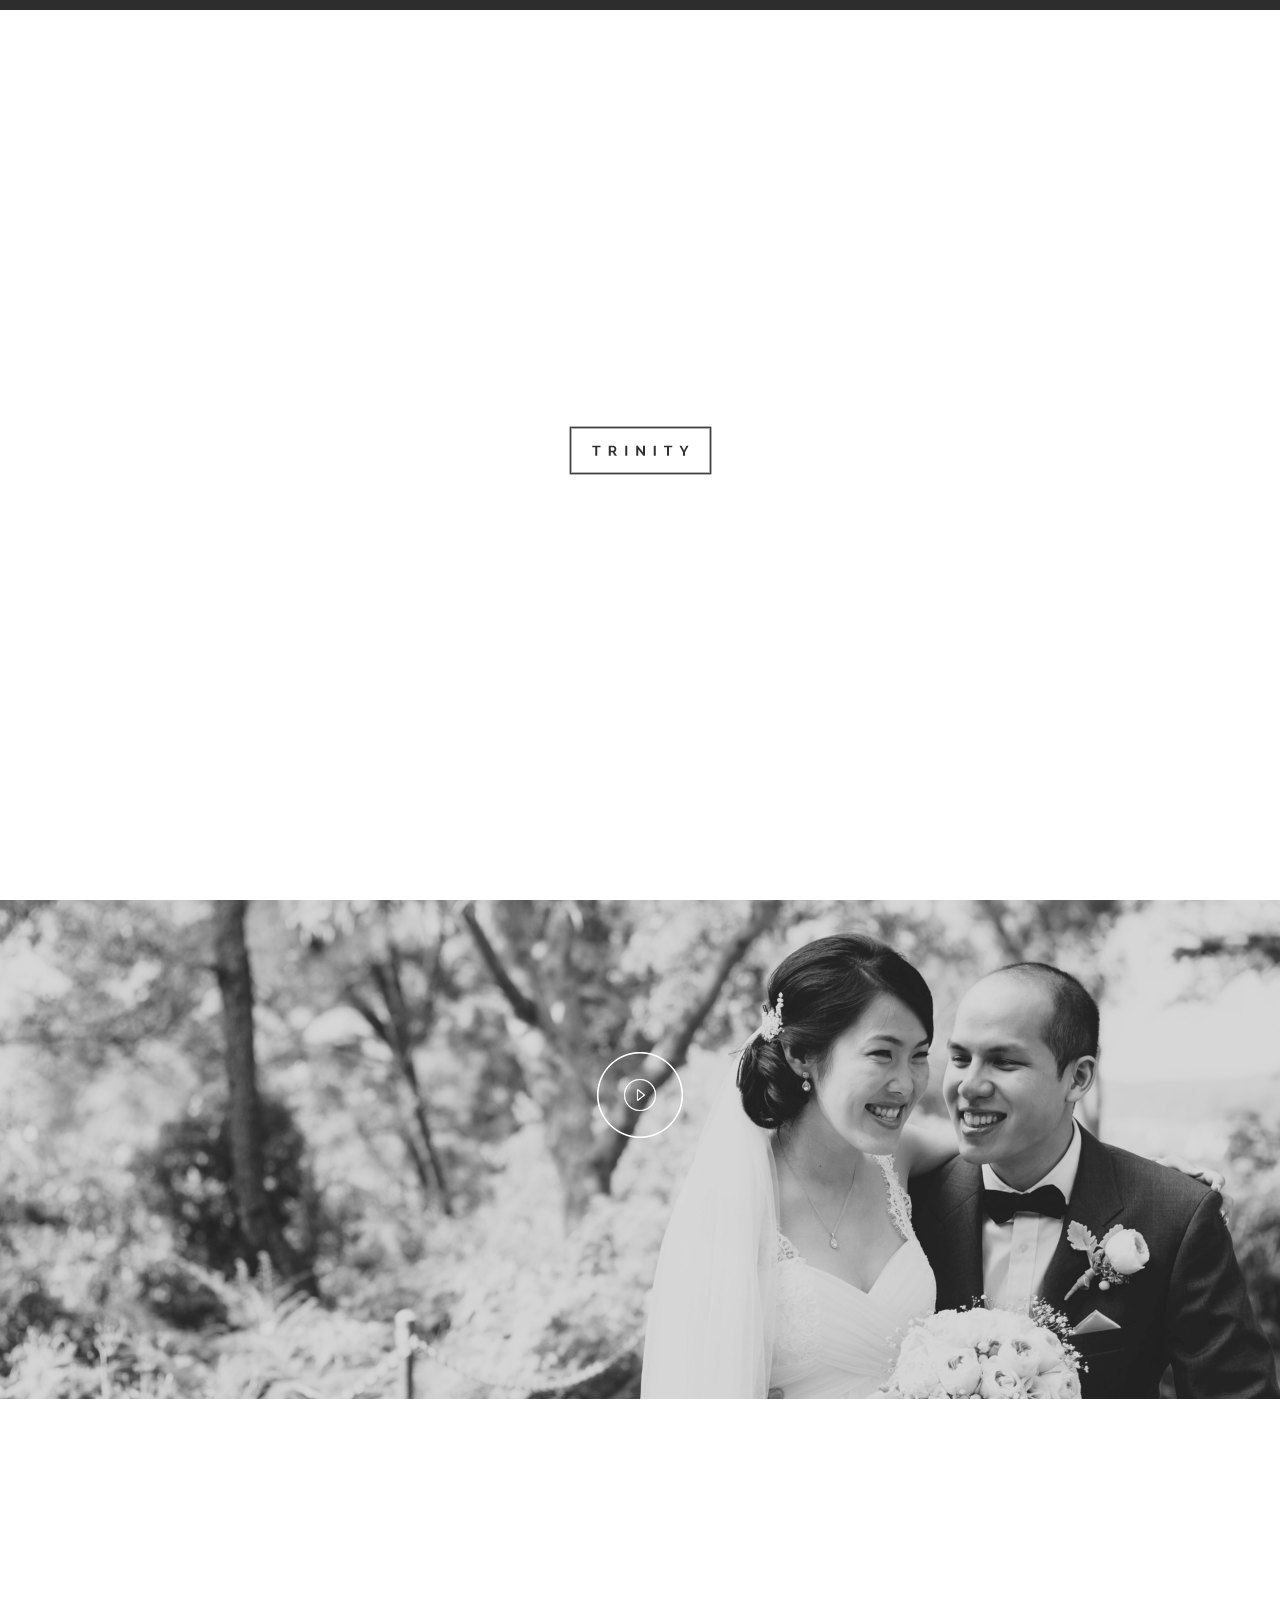
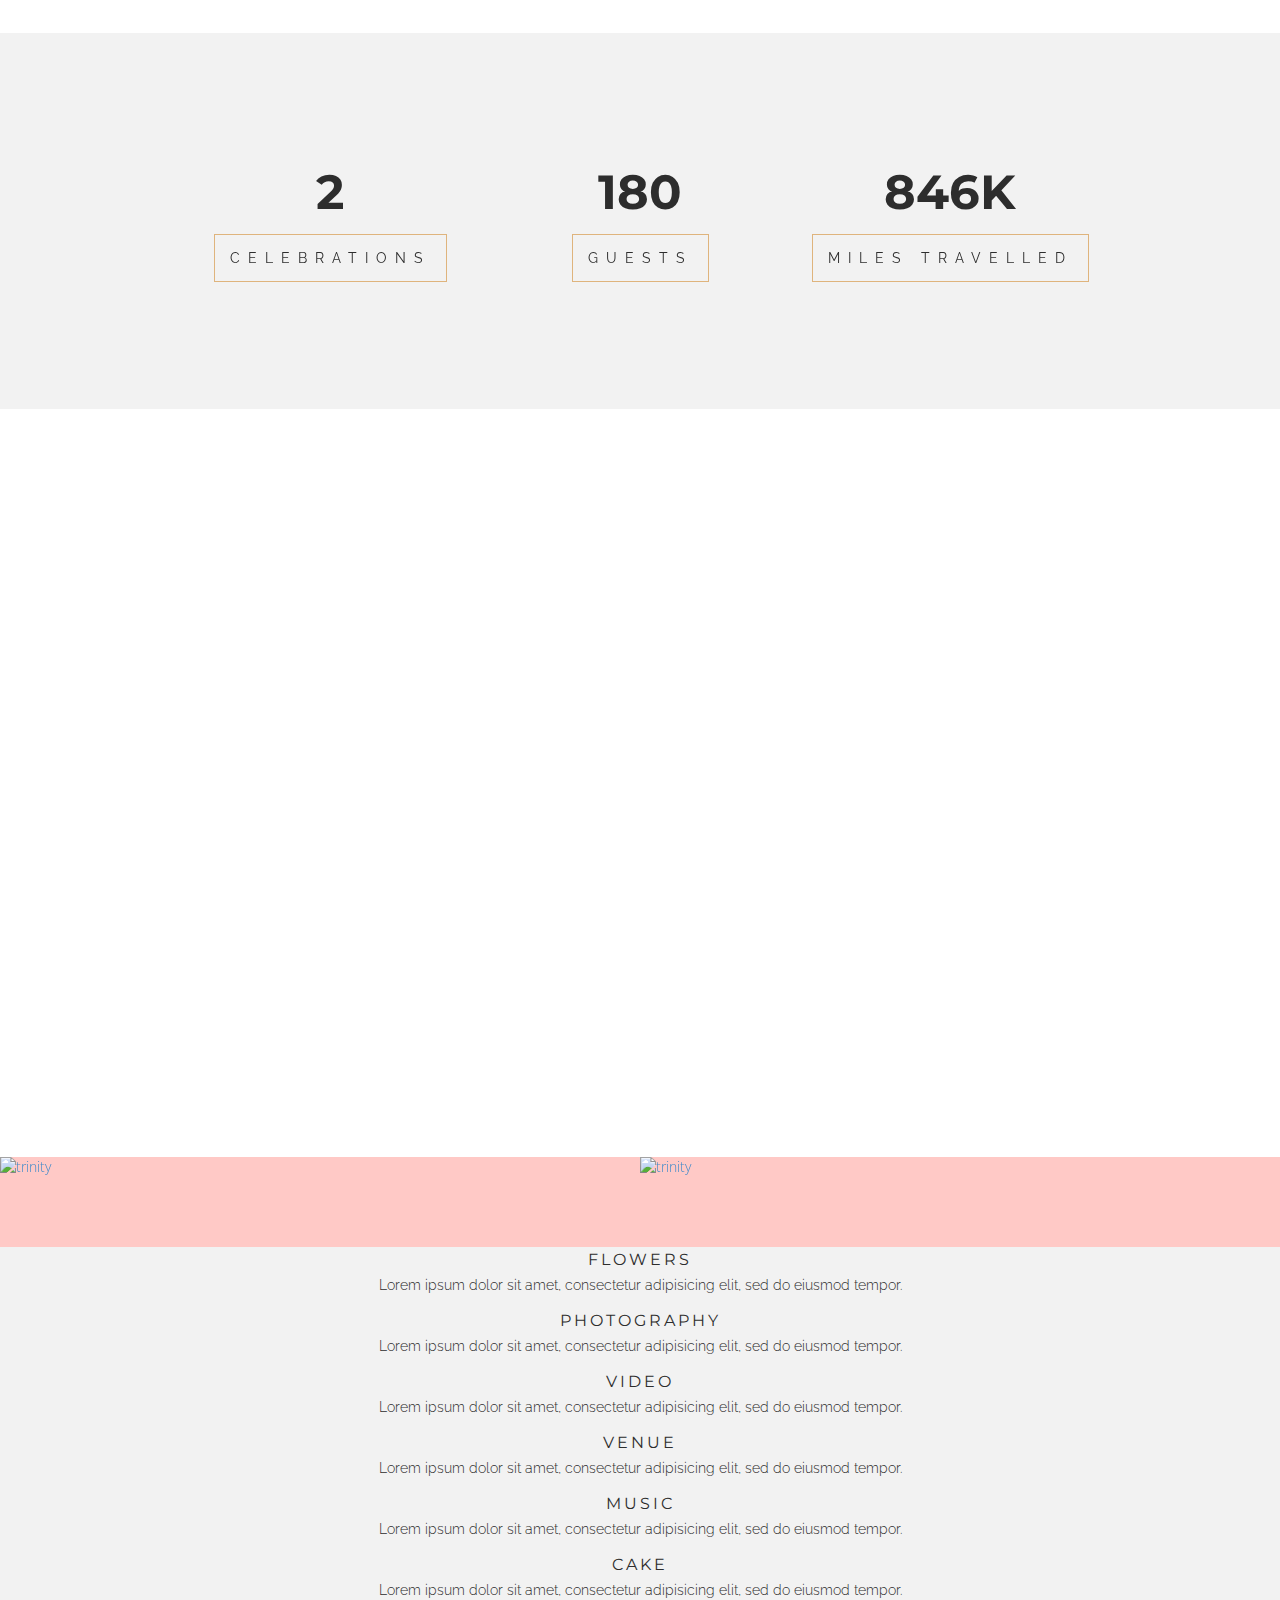
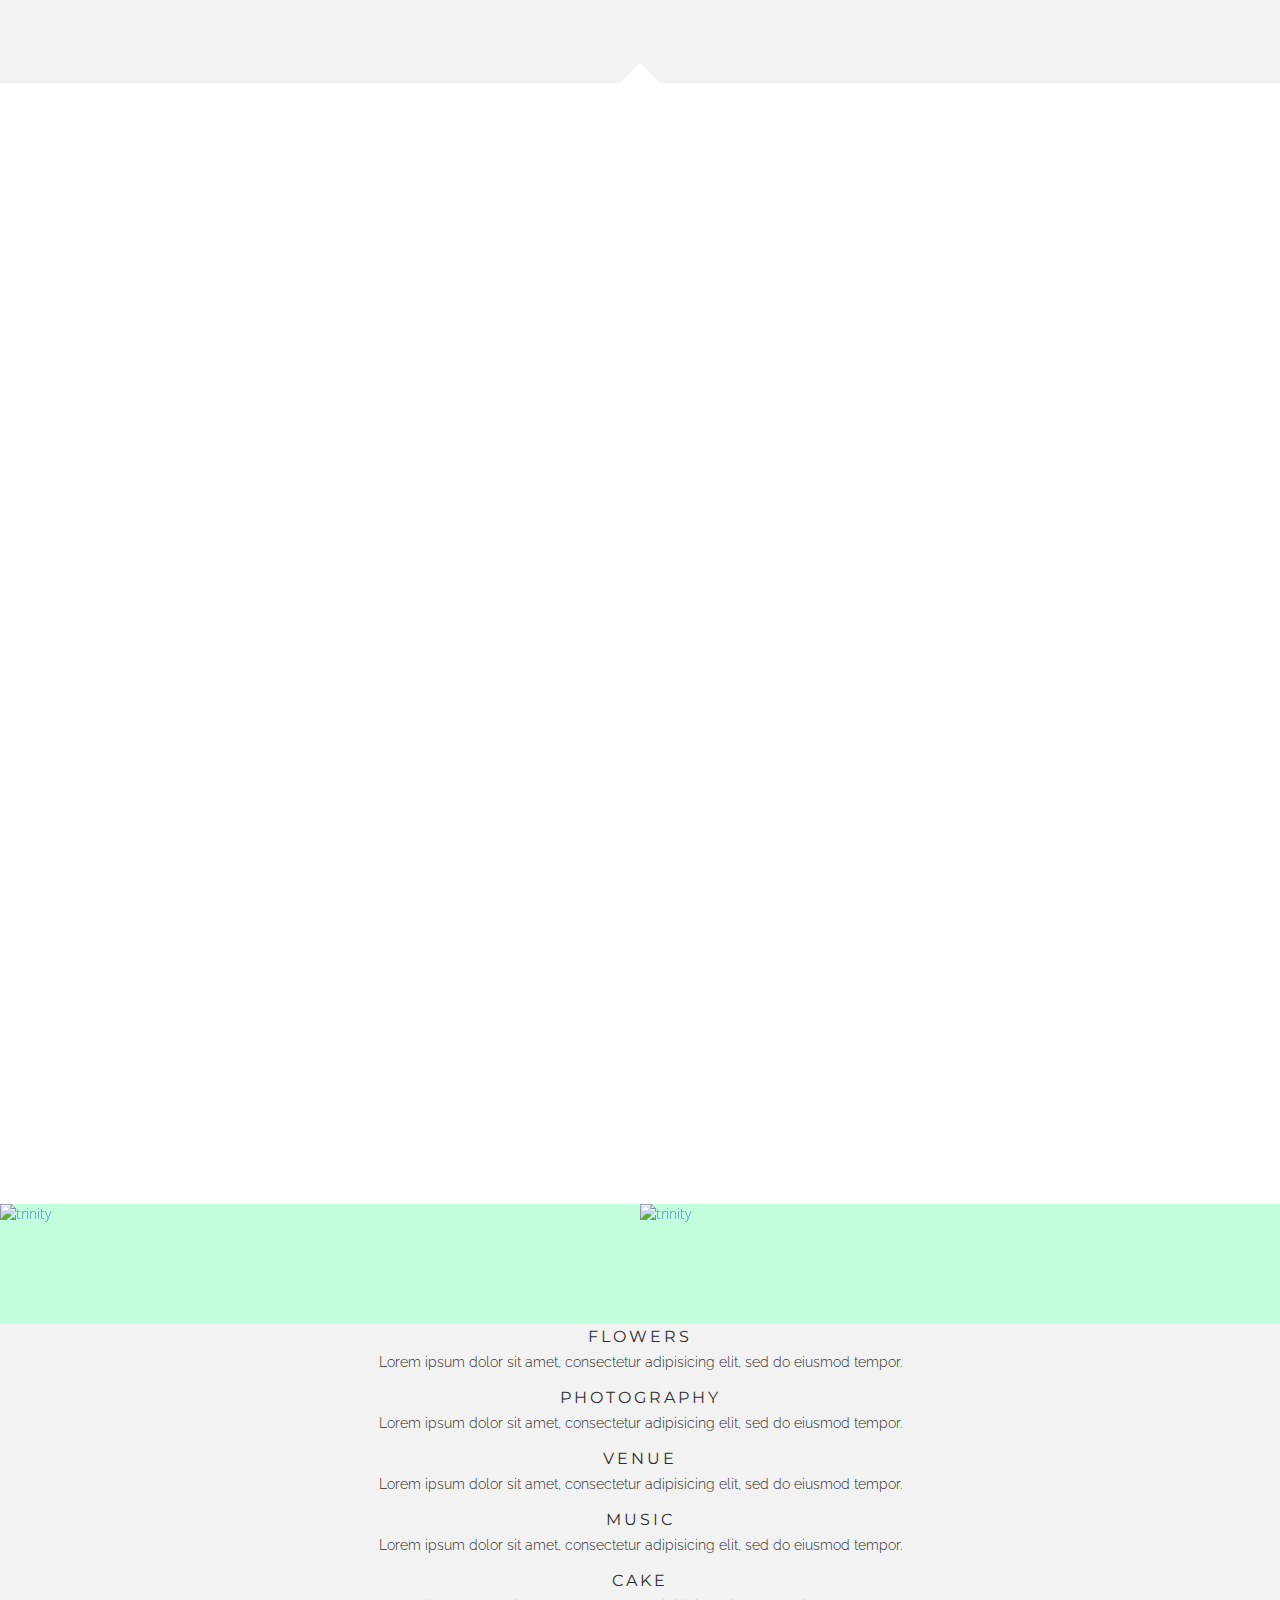
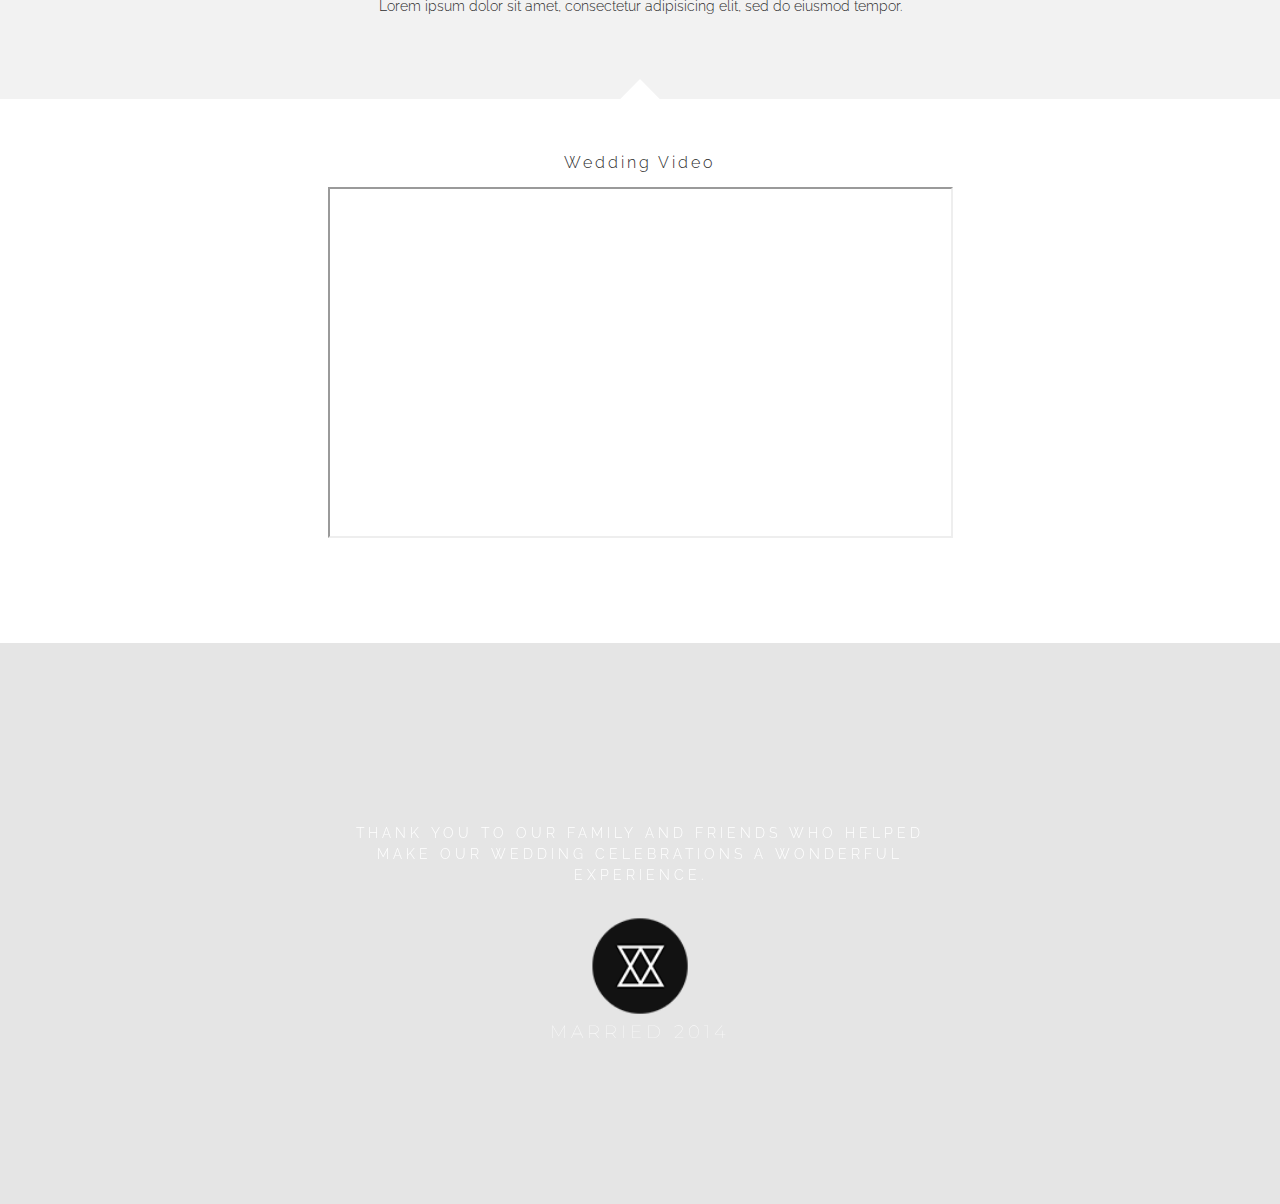
==== commit fb857973: "Changed concept and design" ====
--- a/index.html
+++ b/index.html
@@ -49,7 +49,7 @@
 
 
 <!-- LESS stylesheet for managing color presets -->
-<link rel="stylesheet/less" type="text/css" href="less/color-red.less">
+<link rel="stylesheet/less" type="text/css" href="less/color.less">
 <!-- LESS JS engine-->
 <script src="less/less-1.5.0.min.js"></script>
 <!-- Google Web Fonts-->
@@ -76,7 +76,6 @@
 		<a class="scroll" href="#story">Our Story</a>
 		<a class="scroll" href="#sydney">Sydney</a>
 		<a class="scroll" href="#toronto">Toronto</a>
-		<a class="scroll" href="#photos">Photos</a>
 	</div>
 	<!-- Navigation Trigger Button -->
 	<div id="sm-trigger"></div>
@@ -104,7 +103,6 @@
 								<li><a href="#story" class="scroll">Our Story</a></li>
 								<li><a href="#sydney" class="scroll">Sydney</a></li>
 								<li><a href="#toronto" class="scroll">Toronto</a></li>
-								<li><a href="#photos" class="scroll">Photos</a></li>
 							</ul>
 						</article>
 
@@ -157,7 +155,7 @@
 					<div class="valign">
 						<h1 class="white"><span class="color-bg white">Sydney</span></h1>
 						<div class="hero-caps-button">
-							<a class="btn btn-trinity btn-trinity-white scroll" href="#about">See More</a>
+							<a class="btn btn-trinity btn-trinity-white scroll" href="#sydney">See More</a>
 						</div>
 					</div>
 				</div>
@@ -169,7 +167,7 @@
 					<div class="valign">
 						<h1 class="white"><span class="color-bg white">Toronto</span></h1>
 						<div class="hero-caps-button">
-							<a class="btn btn-trinity btn-trinity-white scroll" href="#about">See More</a>
+							<a class="btn btn-trinity btn-trinity-white scroll" href="#toronto">See More</a>
 						</div>
 					</div>
 				</div>
@@ -181,7 +179,7 @@
 					<div class="valign">
 						<h1 class="white"><span class="color-bg white">Our Story</span></h1>
 						<div class="hero-caps-button">
-							<a class="btn btn-trinity btn-trinity-white scroll" href="#about">See More</a>
+							<a class="btn btn-trinity btn-trinity-white scroll" href="#story">See More</a>
 						</div>
 					</div>
 				</div>
@@ -216,7 +214,6 @@
 						<li><a href="#story" class="scroll" id="about-linker">Our Story</a></li>
 						<li><a href="#sydney" class="scroll" id="team-linker">Sydney</a></li>
 						<li><a href="#toronto" class="scroll" id="services-linker">Toronto</a></li>
-						<li><a href="#photos" class="scroll" id="news-linker">Photos</a></li>
 					</ul>
 				</article>
 		</div>
@@ -247,7 +244,7 @@
 
 
 <!-- page:ends -->	    
-<section id="about" class="page page-section about">
+<section id="story" class="page page-section story">
 
 	<!-- inner-section:starts -->
 	<section class="inner-section pad-top pad-bottom white-bg">
@@ -255,8 +252,8 @@
 			<div class="row">
 				<div class="col-md-8 col-md-offset-2 text-center hero-caps animated" data-fx="fadeInUpBig">
 						<img alt="trinity" title="trinity" class="logo-badge" src="images/badge.png"/>
-						<h1 class="color"><span>Design with no limits</span></h1>
-						<h3 class="dark">We are trinity, a design studio based in London. We create simple &amp; beautiful websites, graphics, brands, logos and idents. We are a small team of creative people. Our works will speak more about us.</h3>
+						<h1 class="color"><span>Our Story</span></h1>
+						<h3 class="dark">We were grew up on opposite sides of the world but we found each other in London, UK.</h3>
 
 						<div class="liner-wide text-center"><span class="color-bg"></span></div>
 				</div>
@@ -271,7 +268,45 @@
 	</section>	
 	<!-- inner-section:ends -->	
 
-
+	
+
+
+
+	<!-- inner-section:starts -->
+	<section class="inner-section news-bg">
+			<div class="row">
+				<div class="col-md-8 news-block-wrap white-bg">
+					
+					<div class="row">
+						<article class="col-md-6 text-left news-block">
+							<div class="news-block-inner silver-bg animated" data-fx="fadeInLeftBig">
+								<h6 class="color">Through the years</h6>
+								<h3 class="promo-heading dark">See them growing up with their family and friends and with each other.</h3>
+								<iframe width="500" height="281" src="http://www.youtube.com/embed/poz2AFyykGI?rel=0" frameborder="0"  webkitallowfullscreen mozallowfullscreen allowfullscreen></iframe>
+							</div>
+						</article>
+
+						
+					</div>
+
+
+					<div class="row">
+						<article class="col-md-6 text-left news-block">
+							<div class="news-block-inner silver-bg animated" data-fx="fadeInRightBig">
+								<h6 class="color">March 2, 2013</h6>
+								<h3 class="promo-heading dark">The day she said "Yes".</h3>
+								
+								<iframe src="http://player.vimeo.com/video/73581172?color=9ce6bc" width="500" height="281" frameborder="0" webkitallowfullscreen mozallowfullscreen allowfullscreen></iframe>
+								<p><a href="http://youtu.be/DAcNU-Nc6vo" target="_blank">Curious about what was on her iPad?</a></p>
+							</div>
+						</article>
+					</div>
+				
+				</div>
+			</div>
+	</section>	
+	<!-- inner-section:ends -->	
+	
 
 	<!-- inner-section : starts -->
 	<section id="stats-carousel-wrap" class="inner-section pad-top pad-bottom stats-carousel-wrap silver-bg">
@@ -282,7 +317,7 @@
           
 	          <div class="item text-center stats-item">
 	          	<h1 class="dark">2</h1>
-	          	<h3><span class="dark">Dinners</span></h3>
+	          	<h3><span class="dark">Celebrations</span></h3>
 	          </div>
           
 	          <div class="item text-center stats-item">
@@ -304,12 +339,40 @@
 	<!-- inner-section : ends -->
 
 
+</section>
+<!-- page:ends -->	  
+
+
+<!-- page:ends -->	    
+<section id="sydney" class="page page-section sydney">
+
+	<!-- inner-section:starts -->
+	<section class="inner-section pad-top pad-bottom white-bg">
+		<div class="container">
+			<div class="row">
+				<div class="col-md-8 col-md-offset-2 text-center hero-caps animated" data-fx="fadeInUpBig">
+						<img alt="trinity" title="trinity" class="logo-badge" src="images/badge.png"/>
+						<h1 class="color"><span>Sydney</span></h1>
+						<h3 class="dark">We are trinity, a design studio based in London. We create simple &amp; beautiful websites, graphics, brands, logos and idents. We are a small team of creative people. Our works will speak more about us.</h3>
+
+						<div class="liner-wide text-center"><span class="color-bg"></span></div>
+				</div>
+			</div>
+			<div class="row">
+				<div class="col-md-8 col-md-offset-2 animated" data-fx="fadeInUpBig">
+					<p>Lorem ipsum dolor sit amet, consectetur adipisicing elit, sed do eiusmod tempor incididunt ut labore et dolore magna aliqua. Ut enim ad minim veniam, quis nostrud exercitation ullamco laboris nisi ut aliquip ex ea commodo consequat. Duis aute irure dolor in reprehenderit in voluptate velit esse cillum dolore eu fugiat nulla pariatur. Excepteur sint occaecat cupidatat non proident, sunt in culpa qui officia deserunt</p>
+				</div>
+			</div>
+			
+		</div>
+	</section>	
+	<!-- inner-section:ends -->	
 
 	<!-- inner-section : starts -->
-	<section id="thumb-carousel-wrap" class="inner-section thumb-carousel-wrap">
+	<section id="thumb-carousel-wrap" class="inner-section thumb-carousel-wrap pad-bottom-half">
 
         	<!-- thumb-carousel : starts -->
-        	<div id="thumb-carousel" class="owl-carousel">
+        	<div id="thumb-sydney-carousel" class="owl-carousel">
           
 	          <div class="item">
 	          	<a  class="venobox" data-gall="thumb-gallery"  href="http://www.placehold.it/1000x570.jpg">
@@ -355,19 +418,44 @@
 	<!-- inner-section : ends -->
 
 
-
- 
-
-
-	<!-- inner-section:starts -->
-	<section class="inner-section pad-top pad-bottom white-bg">
-		<div class="container text-center animated" data-fx="fadeInDownBig">
-			<h3 class="promo-heading color">More About Us</h3>
-			<div class="liner text-center"><span class="dark-bg"></span></div>
-			<p>Lorem ipsum dolor sit amet, consectetur adipisicing elit, sed do eiusmod tempor incididunt ut labore et dolore magna aliqua. Ut enim ad minim veniam, quis nostrud exercitation ullamco laboris nisi ut aliquip ex ea commodo consequat. Duis aute irure dolor in reprehenderit in voluptate velit esse cillum dolore eu fugiat nulla pariatur. Excepteur sint occaecat cupidatat non proident, sunt in culpa qui officia deserunt</p>
-			<div class="trigger-button add-top-quarter">
-				<a href="#contact-form" class="btn btn-trinity btn-trinity-dark">See All Works</a>
-			</div>
+	<!-- inner-section:starts -->
+	<section id="service-list-wrap" class="inner-section silver-bg service-list-wrap pad-bottom-half">
+		<div class="container  text-center">
+
+
+        	<!-- service-item-carousel : starts -->
+        	<div class="col-md-12">
+				<h3 class="promo-heading dark">Flowers</h3>
+				<p class="dark">Lorem ipsum dolor sit amet, consectetur adipisicing elit, sed do eiusmod tempor.</p>
+			</div>
+
+			<div class="col-md-12">
+				<h3 class="promo-heading dark">Photography</h3>
+				<p class="dark">Lorem ipsum dolor sit amet, consectetur adipisicing elit, sed do eiusmod tempor.</p>
+			</div>
+
+			<div class="col-md-12">
+				<h3 class="promo-heading dark">Video</h3>
+				<p class="dark">Lorem ipsum dolor sit amet, consectetur adipisicing elit, sed do eiusmod tempor.</p>
+			</div>
+
+			<div class="col-md-12">
+				<h3 class="promo-heading dark">Venue</h3>
+				<p class="dark">Lorem ipsum dolor sit amet, consectetur adipisicing elit, sed do eiusmod tempor.</p>
+			</div>
+
+			<div class="col-md-12">
+				<h3 class="promo-heading dark">Music</h3>
+				<p class="dark">Lorem ipsum dolor sit amet, consectetur adipisicing elit, sed do eiusmod tempor.</p>
+			</div>
+
+			<div class="col-md-12">
+				<h3 class="promo-heading dark">Cake</h3>
+				<p class="dark">Lorem ipsum dolor sit amet, consectetur adipisicing elit, sed do eiusmod tempor.</p>
+			</div>
+
+			<!-- service-item-carousel : ends -->	
+
 		</div>
 	</section>	
 	<!-- inner-section:ends -->	
@@ -376,519 +464,176 @@
 </section>
 <!-- page:ends -->	  
 
-
-
-
-
-
-
-
-<!-- page:starts -->	    
-<section id="team" class="page page-section team">
-
-	<!-- inner-section:starts -->
-	<section class="inner-section dark-bg  pad-top-half pad-bottom-half">
+<section class="page page-section">
+
+	<!-- inner-section:starts -->
+	<section class="inner-section white-bg">
 		<div class="container">
 			<div class="row">
-				<div class="col-md-10 col-md-offset-1 text-center">
-				    	<img alt="trinity" title="trinity" src="images/icons/about.png"/>
-						<div class="liner-wide text-center"><span class="white-bg"></span></div>
-						<h1 class="main-heading white">Our Team of Talents</h1>
-						<div class="liner-wide text-center"><span class="white-bg"></span></div>
-				</div>
-			</div>
+				<div class="col-md-8 col-md-offset-2 text-center hero-caps animated" data-fx="fadeInUpBig">
+						<h3 class="dark">Eat, Drink and Be Married</h3>
+
+						<div class="liner-wide text-center"><span class="color-bg"></span></div>
+				</div>
+			</div>
+			<div class="row pad-bottom">
+				<div class="col-md-8 col-md-offset-2 animated" data-fx="fadeInUpBig">
+					<p>Tbis was the tag line of our wedding celebrations. Tbis was the tag line of our wedding celebrations. Tbis was the tag line of our wedding celebrations. Tbis was the tag line of our wedding celebrations. </p>
+				</div>
+			</div>
+			
 		</div>
 	</section>	
 	<!-- inner-section:ends -->	
-
-
-
-	<!-- inner-section:starts -->
-	<section class="inner-section team-bg">
-		<div class="">
-			<div class="row">
-				<div class="col-md-8 col-md-offset-4 team-block-wrap white-bg">
-					
-					<div class="row">
-						<article class="col-md-6 text-center team-block">
-							<div class="team-block-inner silver-bg animated" data-fx="fadeInLeftBig">
-								<img alt="trinity" title="trinity" class="team-thumb img-responsive" src="http://www.placehold.it/300x300.jpg"/>
-								<h3 class="promo-heading color">Aron Welsh</h3>
-								<div class="liner-small text-center"><span class="dark-bg"></span></div>
-								<p class="dark">Lorem ipsum dolor sit amet, consectetur adipisicing elit.</p>
-								<div class="team-social">
-								    <ul class="team-social-inner">
-										<li><a href="#"><img alt="trinity" title="trinity" src="images/team/social/01.png" ></a></li>
-										<li><a href="#"><img alt="trinity" title="trinity" src="images/team/social/02.png" ></a></li>
-										<li><a href="#"><img alt="trinity" title="trinity" src="images/team/social/03.png" ></a></li>
-										<li><a href="#"><img alt="trinity" title="trinity" src="images/team/social/04.png" ></a></li>
-									</ul>
-								</div>
-							</div>
-						</article>
-
-						<article class="col-md-6 text-center team-block">
-							<div class="team-block-inner silver-bg animated" data-fx="fadeInRightBig">
-								<img alt="trinity" title="trinity" class="team-thumb img-responsive" src="http://www.placehold.it/300x300.jpg"/>
-								<h3 class="promo-heading color">Renai Kent</h3>
-								<div class="liner-small text-center"><span class="dark-bg"></span></div>
-								<p class="dark">Lorem ipsum dolor sit amet, consectetur adipisicing elit.</p>
-								<div class="team-social">
-								    <ul class="team-social-inner">
-										<li><a href="#"><img alt="trinity" title="trinity" src="images/team/social/01.png" ></a></li>
-										<li><a href="#"><img alt="trinity" title="trinity" src="images/team/social/02.png" ></a></li>
-										<li><a href="#"><img alt="trinity" title="trinity" src="images/team/social/03.png" ></a></li>
-										<li><a href="#"><img alt="trinity" title="trinity" src="images/team/social/04.png" ></a></li>
-									</ul>
-								</div>
-							</div>
-						</article>
-
-					</div>
-
-
-					<div class="row">
-						<article class="col-md-6 text-center team-block">
-							<div class="team-block-inner silver-bg animated" data-fx="fadeInLeftBig">
-								<img alt="trinity" title="trinity" class="team-thumb img-responsive" src="http://www.placehold.it/300x300.jpg"/>
-								<h3 class="promo-heading color">Ben Kutcher</h3>
-								<div class="liner-small text-center"><span class="dark-bg"></span></div>
-								<p class="dark">Lorem ipsum dolor sit amet, consectetur adipisicing elit.</p>
-								<div class="team-social">
-								    <ul class="team-social-inner">
-										<li><a href="#"><img alt="trinity" title="trinity" src="images/team/social/01.png" ></a></li>
-										<li><a href="#"><img alt="trinity" title="trinity" src="images/team/social/02.png" ></a></li>
-										<li><a href="#"><img alt="trinity" title="trinity" src="images/team/social/03.png" ></a></li>
-										<li><a href="#"><img alt="trinity" title="trinity" src="images/team/social/04.png" ></a></li>
-									</ul>
-								</div>
-							</div>
-						</article>
-
-						
-						<article class="col-md-6 text-center team-block">
-							<div class="team-block-inner silver-bg animated" data-fx="fadeInRightBig">
-								<img alt="trinity" title="trinity" class="team-thumb img-responsive" src="images/team/you.jpg"/>
-								<h3 class="promo-heading color">You?</h3>
-								<div class="liner-small text-center"><span class="dark-bg"></span></div>
-								<p class="dark">We are hiring. If you are interested shoot an email today</p>
-								<div class="team-social">
-								    <ul class="team-social-inner">
-										<li><a href="#"><img alt="trinity" title="trinity" src="images/team/social/dummy.png" ></a></li>
-										<li><a href="#"><img alt="trinity" title="trinity" src="images/team/social/dummy.png" ></a></li>
-										<li><a href="#"><img alt="trinity" title="trinity" src="images/team/social/dummy.png" ></a></li>
-										<li><a href="#"><img alt="trinity" title="trinity" src="images/team/social/dummy.png" ></a></li>
-									</ul>
-								</div>
-							</div>
-						</article>
-
-					</div>
-				
-				</div>
-			</div>
+</section>
+
+
+<!-- page:ends -->	    
+<section id="toronto" class="page page-section toronto">
+
+	<!-- inner-section:starts -->
+	<section class="inner-section pad-top pad-bottom white-bg">
+		<div class="container">
+			<div class="row">
+				<div class="col-md-8 col-md-offset-2 text-center hero-caps animated" data-fx="fadeInUpBig">
+						<img alt="trinity" title="trinity" Desiclass="logo-badge" src="images/badge.png"/>
+						<h1 class="color"><span>Toronto</span></h1>
+						<h3 class="dark">We are trinity, a design studio based in London. We create simple &amp; beautiful websites, graphics, brands, logos and idents. We are a small team of creative people. Our works will speak more about us.</h3>
+
+						<div class="liner-wide text-center"><span class="color-bg"></span></div>
+				</div>
+			</div>
+			<div class="row">
+				<div class="col-md-8 col-md-offset-2 animated" data-fx="fadeInUpBig">
+					<p>Lorem ipsum dolor sit amet, consectetur adipisicing elit, sed do eiusmod tempor incididunt ut labore et dolore magna aliqua. Ut enim ad minim veniam, quis nostrud exercitation ullamco laboris nisi ut aliquip ex ea commodo consequat. Duis aute irure dolor in reprehenderit in voluptate velit esse cillum dolore eu fugiat nulla pariatur. Excepteur sint occaecat cupidatat non proident, sunt in culpa qui officia deserunt</p>
+				</div>
+			</div>
+			
 		</div>
 	</section>	
 	<!-- inner-section:ends -->	
 
 
-
-</section>
-<!-- page:ends -->	 
-
-
-
-
-
-
-<!-- page:starts -->	    
-<section id="news" class="page page-section news">
-
-	<!-- inner-section:starts -->
-	<section class="inner-section dark-bg  pad-top-half pad-bottom-half">
-		<div class="container">
-			<div class="row">
-				<div class="col-md-10 col-md-offset-1 text-center animated" data-fx="fadeInDownBig">
-				    	<img alt="trinity" title="trinity" src="images/icons/news.png"/>
-						<div class="liner-wide text-center"><span class="white-bg"></span></div>
-						<h1 class="main-heading white">Our Latest News</h1>
-						<div class="liner-wide text-center"><span class="white-bg"></span></div>
-				</div>
-			</div>
+	<!-- inner-section : starts -->
+	<section id="thumb-carousel-wrap" class="inner-section thumb-carousel-wrap pad-bottom">
+
+        	<!-- thumb-carousel : starts -->
+        	<div id="thumb-toronto-carousel" class="owl-carousel">
+          
+	          <div class="item">
+	          	<a  class="venobox" data-gall="thumb-gallery"  href="http://www.placehold.it/1000x570.jpg">
+	          		<img alt="trinity" title="trinity" class="img-responsive" src="http://www.placehold.it/1000x570.jpg"/>
+	          		<div class="thumb-title"><h5><span>title here</span></h5></div>
+	          	</a>
+	          </div>
+	           <div class="item">
+	          	<a  class="venobox" data-gall="thumb-gallery"  href="http://www.placehold.it/1000x570.jpg">
+	          		<img alt="trinity" title="trinity" class="img-responsive" src="http://www.placehold.it/1000x570.jpg"/>
+	          		<div class="thumb-title"><h5><span>title here</span></h5></div>
+	          	</a>
+	          </div>
+	           <div class="item">
+	          	<a  class="venobox" data-gall="thumb-gallery"  href="http://www.placehold.it/1000x570.jpg">
+	          		<img alt="trinity" title="trinity" class="img-responsive" src="http://www.placehold.it/1000x570.jpg"/>
+	          		<div class="thumb-title"><h5><span>title here</span></h5></div>
+	          	</a>
+	          </div>
+	           <div class="item">
+	          	<a  class="venobox" data-gall="thumb-gallery"  href="http://www.placehold.it/1000x570.jpg">
+	          		<img alt="trinity" title="trinity" class="img-responsive" src="http://www.placehold.it/1000x570.jpg"/>
+	          		<div class="thumb-title"><h5><span>title here</span></h5></div>
+	          	</a>
+	          </div>
+	           <div class="item">
+	          	<a  class="venobox" data-gall="thumb-gallery"  href="http://www.placehold.it/1000x570.jpg">
+	          		<img alt="trinity" title="trinity" class="img-responsive" src="http://www.placehold.it/1000x570.jpg"/>
+	          		<div class="thumb-title"><h5><span>title here</span></h5></div>
+	          	</a>
+	          </div>
+	           <div class="item">
+	          	<a  class="venobox" data-gall="thumb-gallery"  href="http://www.placehold.it/1000x570.jpg">
+	          		<img alt="trinity" title="trinity" class="img-responsive" src="http://www.placehold.it/1000x570.jpg"/>
+	          		<div class="thumb-title"><h5><span>title here</span></h5></div>
+	          	</a>
+	          </div>
+
+        	</div>
+        	<!-- thumb-carousel : ends -->
+
+    </section>
+	<!-- inner-section : ends -->
+
+	<!-- inner-section:starts -->
+	<section id="service-list-wrap" class="inner-section silver-bg service-list-wrap pad-bottom-half">
+		<div class="container  text-center">
+
+
+        	<!-- service-item-carousel : starts -->
+        	<div class="col-md-12">
+				<h3 class="promo-heading dark">Flowers</h3>
+				<p class="dark">Lorem ipsum dolor sit amet, consectetur adipisicing elit, sed do eiusmod tempor.</p>
+			</div>
+
+			<div class="col-md-12">
+				<h3 class="promo-heading dark">Photography</h3>
+				<p class="dark">Lorem ipsum dolor sit amet, consectetur adipisicing elit, sed do eiusmod tempor.</p>
+			</div>
+
+			<div class="col-md-12">
+				<h3 class="promo-heading dark">Venue</h3>
+				<p class="dark">Lorem ipsum dolor sit amet, consectetur adipisicing elit, sed do eiusmod tempor.</p>
+			</div>
+
+			<div class="col-md-12">
+				<h3 class="promo-heading dark">Music</h3>
+				<p class="dark">Lorem ipsum dolor sit amet, consectetur adipisicing elit, sed do eiusmod tempor.</p>
+			</div>
+
+			<div class="col-md-12">
+				<h3 class="promo-heading dark">Cake</h3>
+				<p class="dark">Lorem ipsum dolor sit amet, consectetur adipisicing elit, sed do eiusmod tempor.</p>
+			</div>
+
+			<!-- service-item-carousel : ends -->	
+
 		</div>
 	</section>	
 	<!-- inner-section:ends -->	
 
 
-
-	<!-- inner-section:starts -->
-	<section class="inner-section news-bg">
-		<div class="">
-			<div class="row">
-				<div class="col-md-8 news-block-wrap white-bg">
-					
-					<div class="row">
-						<article class="col-md-6 text-left news-block">
-							<div class="news-block-inner silver-bg animated" data-fx="fadeInLeftBig">
-								<h6 class="color">June 12, 2014</h6>
-								<h3 class="promo-heading dark">More amazing designs are coming in 2014. Stay tuned for good news.</h3>
-								<div class="trigger-button">
-									<a class="btn btn-trinity btn-trinity-dark" href="news-post.html">Read Full</a>
-								</div>
-							</div>
-						</article>
-
-						<article class="col-md-6 text-left news-block">
-							<div class="news-block-inner silver-bg animated" data-fx="fadeInRightBig">
-								<h6 class="color">June 20, 2014</h6>
-								<h3 class="promo-heading dark">A perfect blend of minimalism and usability. Explore every design.</h3>
-								<div class="trigger-button">
-									<a class="btn btn-trinity btn-trinity-dark" href="news-post.html">Read Full</a>
-								</div>
-							</div>
-						</article>
-					</div>
-
-
-					<div class="row">
-						<article class="col-md-6 text-left news-block">
-							<div class="news-block-inner silver-bg animated" data-fx="fadeInUpBig">
-								<h6 class="color">June 27, 2014</h6>
-								<h3 class="promo-heading dark">A great time ahead at Designova, 4 new themes are in pipeline.</h3>
-								<div class="trigger-button">
-									<a class="btn btn-trinity btn-trinity-dark" href="news-post.html">Read Full</a>
-								</div>
-							</div>
-						</article>
-
-						<article class="col-md-6 text-left news-block">
-							<div class="news-block-inner silver-bg animated" data-fx="fadeInUpBig">
-								<h6 class="color">July 3, 2014</h6>
-								<h3 class="promo-heading dark">We create innovative designs and we make new trends on web design.</h3>
-								<div class="trigger-button">
-									<a class="btn btn-trinity btn-trinity-dark" href="news-post.html">Read Full</a>
-								</div>
-							</div>
-						</article>
-					</div>
-				
-				</div>
-			</div>
+</section>
+<!-- page:ends -->	  
+
+
+
+
+
+   
+<section class="page page-section">
+
+	<!-- inner-section:starts -->
+	<section class="inner-section white-bg">
+		<div class="container">
+			<div class="row">
+				<div class="col-md-8 col-md-offset-2 text-center hero-caps">
+						<h3 class="dark">Wedding Video</h3>
+
+				</div>
+			</div>
+			<div class="row pad-bottom text-center">
+				<iframe src="http://player.vimeo.com/video/100083397" width="625" height="351" webkitallowfullscreen mozallowfullscreen allowfullscreen></iframe>
+			</div>
+			
 		</div>
 	</section>	
 	<!-- inner-section:ends -->	
- 
-
-
-</section>
+</section>
+
+
 <!-- page:ends -->	    
-
-
-
-
-
-
-
-
-
-
-
-<!-- page:starts -->	    
-<section id="photos" class="page page-section portfolio">
-
-	<!-- inner-section:starts -->
-	<section class="inner-section color-bg  pad-top-half pad-bottom-half">
-		<div class="container">
-			<div class="row">
-				<div class="col-md-10 col-md-offset-1 text-center animated" data-fx="fadeInUpBig">
-				    	<img alt="trinity" title="trinity" src="images/icons/portfolio.png"/>
-						<div class="liner-wide text-center"><span class="white-bg"></span></div>
-						<h1 class="main-heading white">Our Latest Works</h1>
-						<div class="liner-wide text-center"><span class="white-bg"></span></div>
-				</div>
-			</div>
-		</div>
-	</section>	
-	<!-- inner-section:ends -->	
-
-
-
-	<!-- inner-section:starts -->
-	<section class="inner-section">
-
-
-
-
-	<div class="portfolio-top"></div>          
-        
-              
-        <!-- Portfolio Plus Filters -->
-        <div class="portfolio">
-        
-            
-     
-       
-       <!-- Portfolio Filters -->   
-       <div  id="filters" class="silver-bg col-md-12">
-    
-          <ul class="clearfix">
-            <li><a id="all" href="#" data-filter="*" class="active"><h5>All</h5></a></li>	
-            <li><a href="#" data-filter=".branding"><h5>Branding</h5></a></li>
-            <li><a href="#" data-filter=".design"><h5>Design</h5></a></li>
-            <li><a href="#" data-filter=".photography"><h5>Photography</h5></a></li>
-            <li><a href="#" data-filter=".videography"><h5>Videography</h5></a></li>
-            <li><a href="#" data-filter=".web"><h5>Web</h5></a></li>
-          </ul>
-        </div>
-        <!--/Portfolio Filters -->
-    
-       
-             
-        <!-- Portfolio Wrap -->  
-        <div id="portfolio-wrap" class="white-bg">
-        
-        
-        
-        
-        
-            <!-- Portfolio Item With Lightbox Gallery -->                 
-            <div class="portfolio-item one-four   branding web">
-            
-            <div class="portfolio-image">
-                <img alt="trinity" title="trinity"  src="http://www.placehold.it/750x750.jpg" /> 
-            </div>
-            
-            <a class="venobox" data-gall="portfolio-gallery" href="images/portfolio/portfolio2.jpg">
-            <div class="project-overlay">              
-                <div class="project-info">
-                    <div class="zoom-icon"></div>
-                    <h4 class="project-name">Image Gallery</h4>
-                    <p class="project-categories">Lightbox Popup</p>	
-                </div>
-            </div>
-            </a>
-              
-            </div>
-            <!--/Portfolio Item With Lightbox Gallery  -->       
-        
-                       
-            
-            
-            
-            
-            <!-- Portfolio Item Video Expander  -->                   
-            <div class="portfolio-item one-four  design  photography   web">
-            
-            <div class="portfolio-image">
-                <img alt="trinity" title="trinity"  src="http://www.placehold.it/750x750.jpg" />
-            </div>
-            
-            <div class="project-overlay">
-                <div class="open-project-link">
-                    <a class="open-project" href="ajax/project-video.html" title="Open Project"></a>             
-                </div>
-                <div class="project-info">
-                    <div class="zoom-icon"></div>
-                    <h4 class="project-name">Project with Video</h4>
-                    <p class="project-categories">Ajax Expander</p>	
-                </div>
-            </div>
-              
-            </div>
-            <!--/Portfolio Item Video Expander  -->     
-            
-            
-            
-            
-            
-            <!-- Portfolio Item Normal Slider -->                   
-            <div class="portfolio-item one-four  design    videography ">
-            
-            <div class="portfolio-image">
-                <img alt="trinity" title="trinity"  src="http://www.placehold.it/750x750.jpg" />
-            </div>
-            
-            <div class="project-overlay">
-                <div class="open-project-link">
-                    <a class="open-project" href="ajax/project-slider.html" title="Open Project"></a>             
-                </div>
-                <div class="project-info">
-                    <div class="zoom-icon"></div>
-                    <h4 class="project-name">Project with Slider</h4>
-                    <p class="project-categories">Ajax Expander</p>	
-                </div>
-            </div>
-              
-            </div>
-            <!--/Portfolio Item Normal Slider -->
-            
-            
-            
-            
-            
-            <!-- Portfolio Item FullScreen Slider -->                   
-            <div class="portfolio-item one-four  photography  branding web">
-            
-            <div class="portfolio-image">
-                <img alt="trinity" title="trinity"  src="http://www.placehold.it/750x750.jpg" />
-            </div>
-            
-            <div class="project-overlay">
-                <div class="open-project-link">
-                    <a class="open-project" href="ajax/project-fullscreen.html" title="Open Project"></a>             
-                </div>
-                <div class="project-info">
-                    <div class="zoom-icon"></div>
-                    <h4 class="project-name">Fullscreen Slider</h4>
-                    <p class="project-categories">Ajax Expander</p>	
-                </div>
-            </div>
-              
-            </div>
-            <!-- Portfolio Item FullScreen Slider -->
-            
-            
-            
-            <!-- Portfolio Item With Lightbox Video -->                 
-            <div class="portfolio-item one-four   branding web">
-            
-            <div class="portfolio-image">
-                <img alt="trinity" title="trinity"  src="http://www.placehold.it/750x750.jpg" /> 
-            </div>
-            
-            <a  class="venobox" data-type="youtube" href="http://youtu.be/d85gkOXeXG4">
-            <div class="project-overlay">              
-                <div class="project-info">
-                    <div class="zoom-icon"></div>
-                    <h4 class="project-name">Youtube Video</h4>
-                    <p class="project-categories">Lightbox Popup</p>	
-                </div>
-            </div>
-            </a>
-              
-            </div>
-            <!--/Portfolio Item With Lightbox Video  -->     
-
-            
-            
-            <!-- Portfolio Item With Lightbox Video -->                 
-            <div class="portfolio-item one-four   branding web">
-            
-            <div class="portfolio-image">
-                <img alt="trinity" title="trinity"  src="http://www.placehold.it/750x750.jpg" /> 
-            </div>
-            
-            <a class="venobox" data-type="vimeo" href="http://vimeo.com/75976293">
-            <div class="project-overlay">              
-                <div class="project-info">
-                    <div class="zoom-icon"></div>
-                    <h4 class="project-name">Vimeo Video</h4>
-                    <p class="project-categories">Lightbox Popup</p>	
-                </div>
-            </div>
-            </a>
-              
-            </div>
-            <!--/Portfolio Item With Lightbox Video  -->       
-            
-            
-            
-            
-            
-            <!-- Portfolio Item External Project  -->                   
-            <div class="portfolio-item one-four  design     videography web">
-            
-            <div class="portfolio-image">
-                <img alt="trinity" title="trinity"  src="http://www.placehold.it/750x750.jpg" />  
-            </div>
-            
-            <a href="single-project.html">
-                <div class="project-overlay">              
-                    <div class="project-info">
-                        <div class="zoom-icon"></div>
-                        <h4 class="project-name">External Page</h4>
-                        <p class="project-categories">View Single Project</p>	
-                    </div>
-                </div>
-            </a> 
-             
-            </div>
-            <!--/Portfolio Item External Project  -->
-            
-            
-            
-            
-            
-            
-            <!-- Portfolio Item With Lightbox Gallery  -->           
-            <div class="portfolio-item one-four   photography   design web">
-            
-            <div class="portfolio-image">
-                <img alt="trinity" title="trinity"  src="http://www.placehold.it/750x750.jpg" /> 
-            </div>
-            
-            <a class="venobox" data-gall="portfolio-gallery" href="images/portfolio/portfolio8.jpg">
-            <div class="project-overlay">
-                <div class="project-info">
-                    <div class="zoom-icon"></div>
-                    <h4 class="project-name">Image Gallery</h4>
-                    <p class="project-categories">Lightbox Popup</p>	
-                </div>
-            </div>
-            </a>        
-              
-            </div>
-            <!--/Portfolio Item With Lightbox Gallery  -->
-      
-                  
-            
-                  
-                 
-       </div>
-       <!--/Portfolio Wrap -->
-            
-        </div>
-        <!--/Portfolio Plus Filters -->
-        
-        
-        
-        
-        
-        <div class="portfolio-bottom"></div>
-
-
-
-        <!-- Project Page Holder-->
-        <div id="project-page-holder">
-            
-            <div class="clear"></div>
-            <div id="project-page-data"></div>
-        
-        </div>
-        <!--/Project Page Holder-->
-
-
-
-
-	</section>	
-	<!-- inner-section:ends -->	
-
-
-
-
-
-</section>
-<!-- page:ends -->	    
-
-
-
-
-
-
-
-
-<!-- page:ends -->	    
-<section class="separator-section testimonial  text-center">
+<section class="page page-section testimonial text-center">
+
+
 
 
 	<!-- inner-section:starts -->
@@ -912,12 +657,14 @@
 	<!-- inner-section : ends -->
 
 </section>
-<!-- page:ends -->	  
+<!-- page:ends -->	
+
+
 
 
 <!-- Footer : starts -->
 <footer id="mastfoot" class="mastfoot color-bg">
-
+  
 
 </footer>
 <!-- Footer : ends -->
@@ -957,7 +704,7 @@
 <!-- JS Custom Codes --> 
 <script src="javascripts/parallax-init.js" ></script> 
 <script src="javascripts/animations-init.js"></script> 
-<script src="javascripts/portfolio-engine.js" ></script> 
+<!-- <script src="javascripts/portfolio-engine.js" ></script>  -->
 <script src="javascripts/form-validation.js" ></script> 
 <script src="javascripts/toppanel.js" ></script> 
 <script src="javascripts/main.js" ></script> 
--- a/stylesheets/main.css
+++ b/stylesheets/main.css
@@ -859,7 +859,7 @@
 	padding: 20px;
 }
 .news-block-inner{
-	padding: 50px;
+	padding: 20px;
 }
 .news-block-inner h6{
     font-size: 18px;
@@ -1283,11 +1283,17 @@
 }
 
 .testimonial{
-	background: url('../images/wedding/footer_background.jpg') 50% 0% no-repeat fixed;
+	background: url('../images/wedding/footer_background.jpg') 0% 0% no-repeat fixed;
 	background-size: cover;
 }
 
 
-
-
-
+.sydney{
+	background-color: #FFC9C6;
+}
+
+.toronto{
+	background-color: #C3FFDC;
+}
+
+
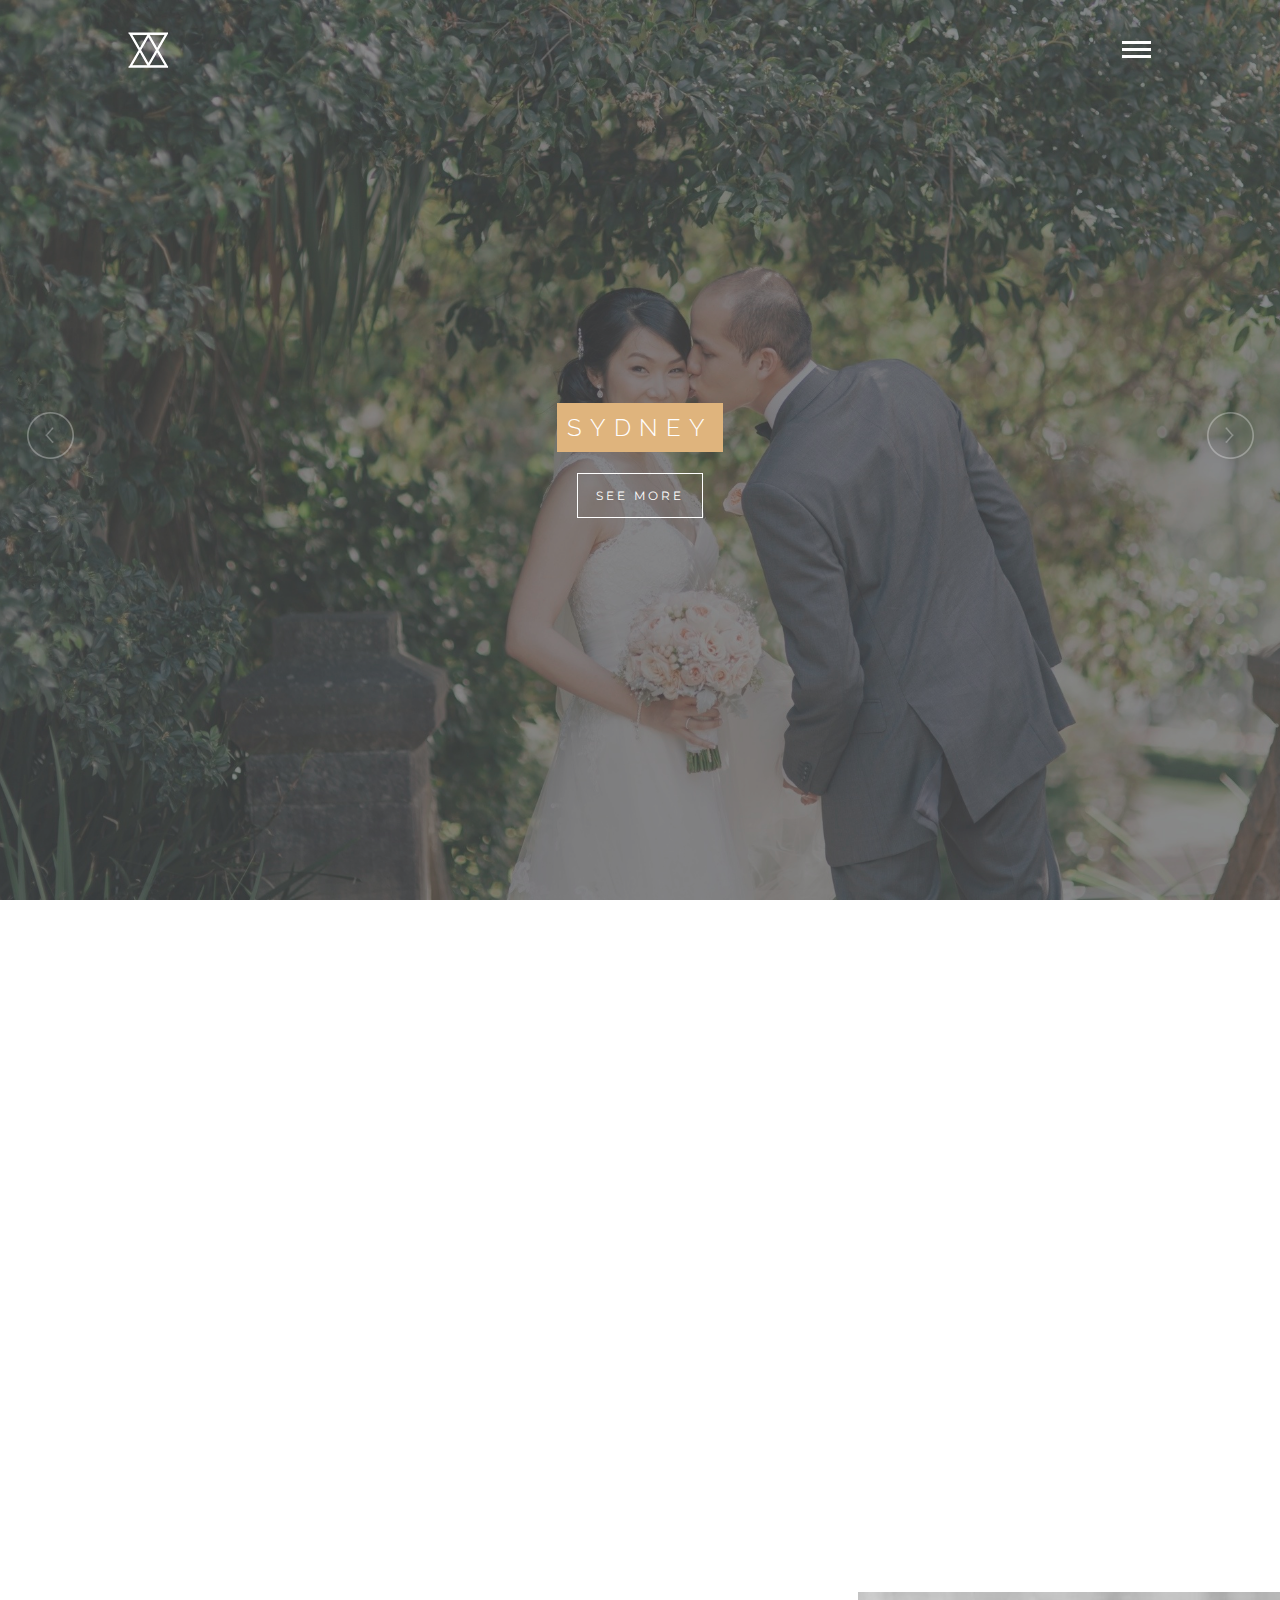
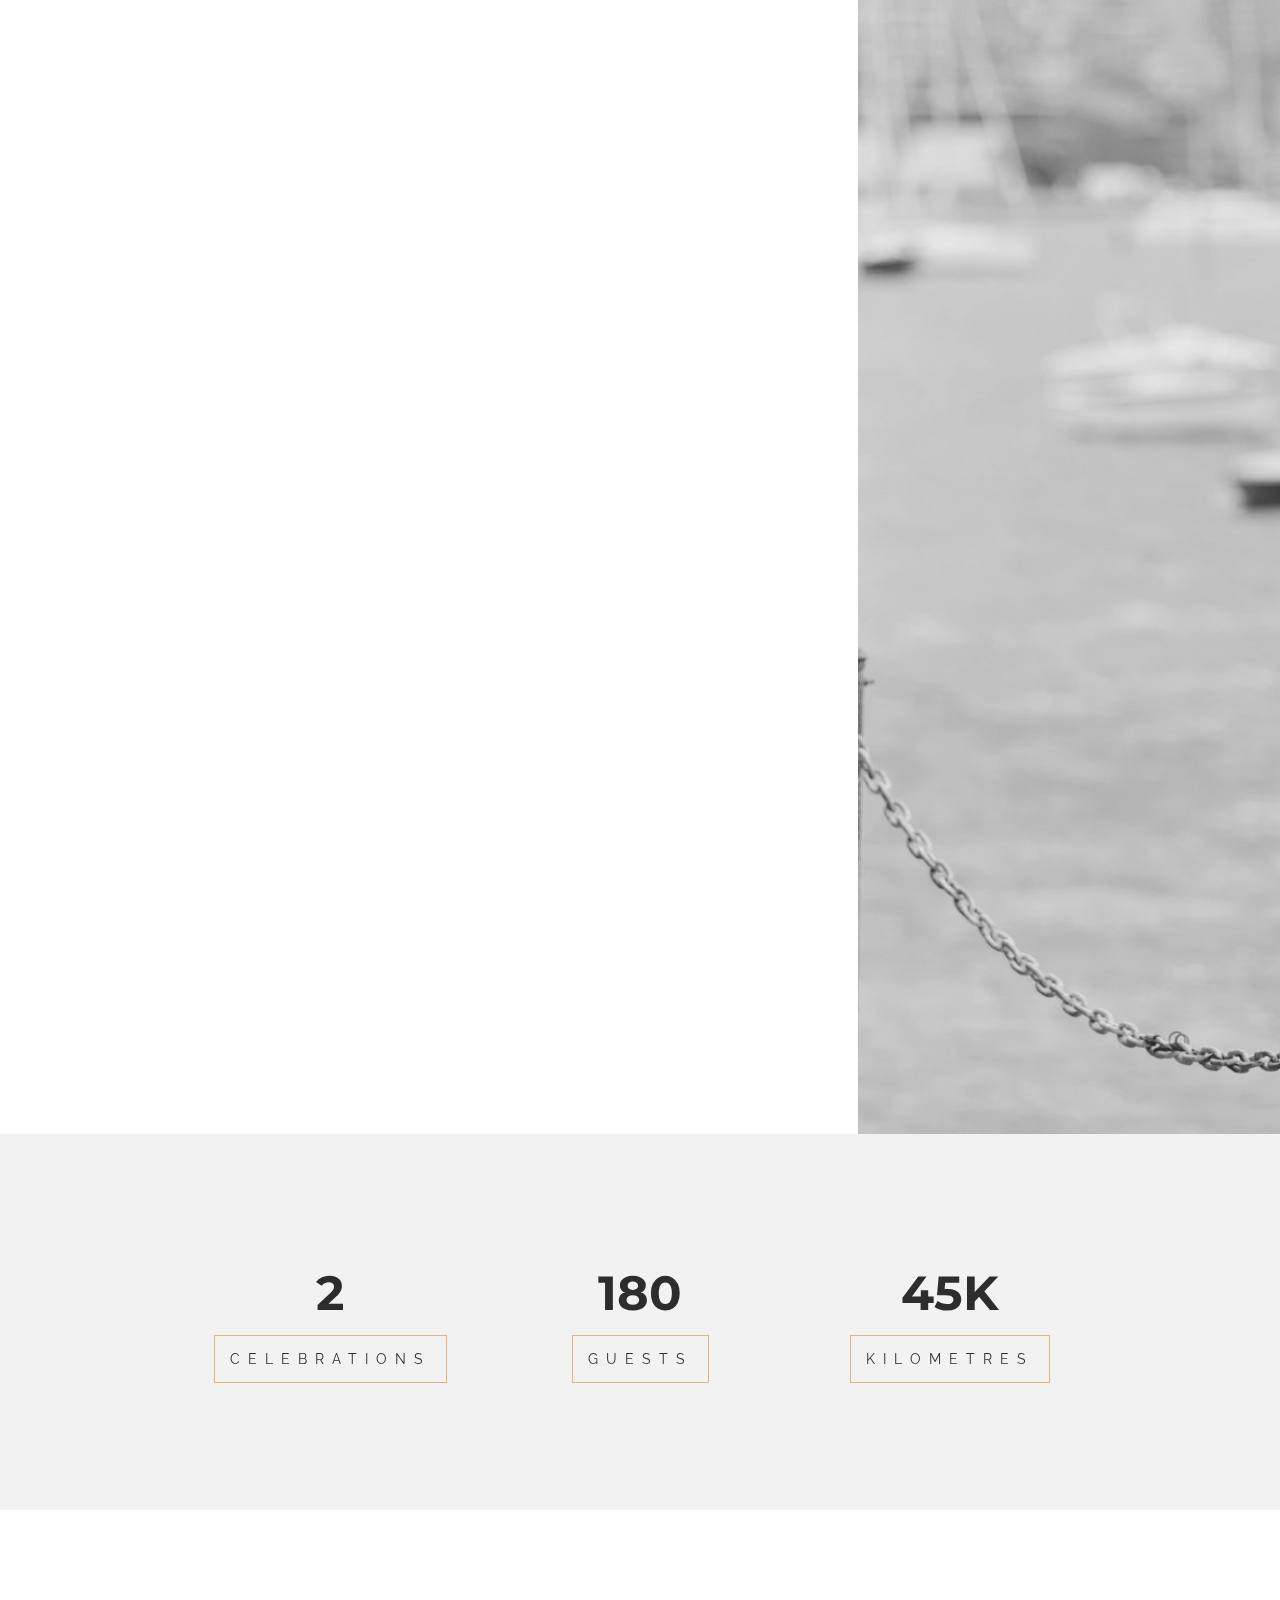
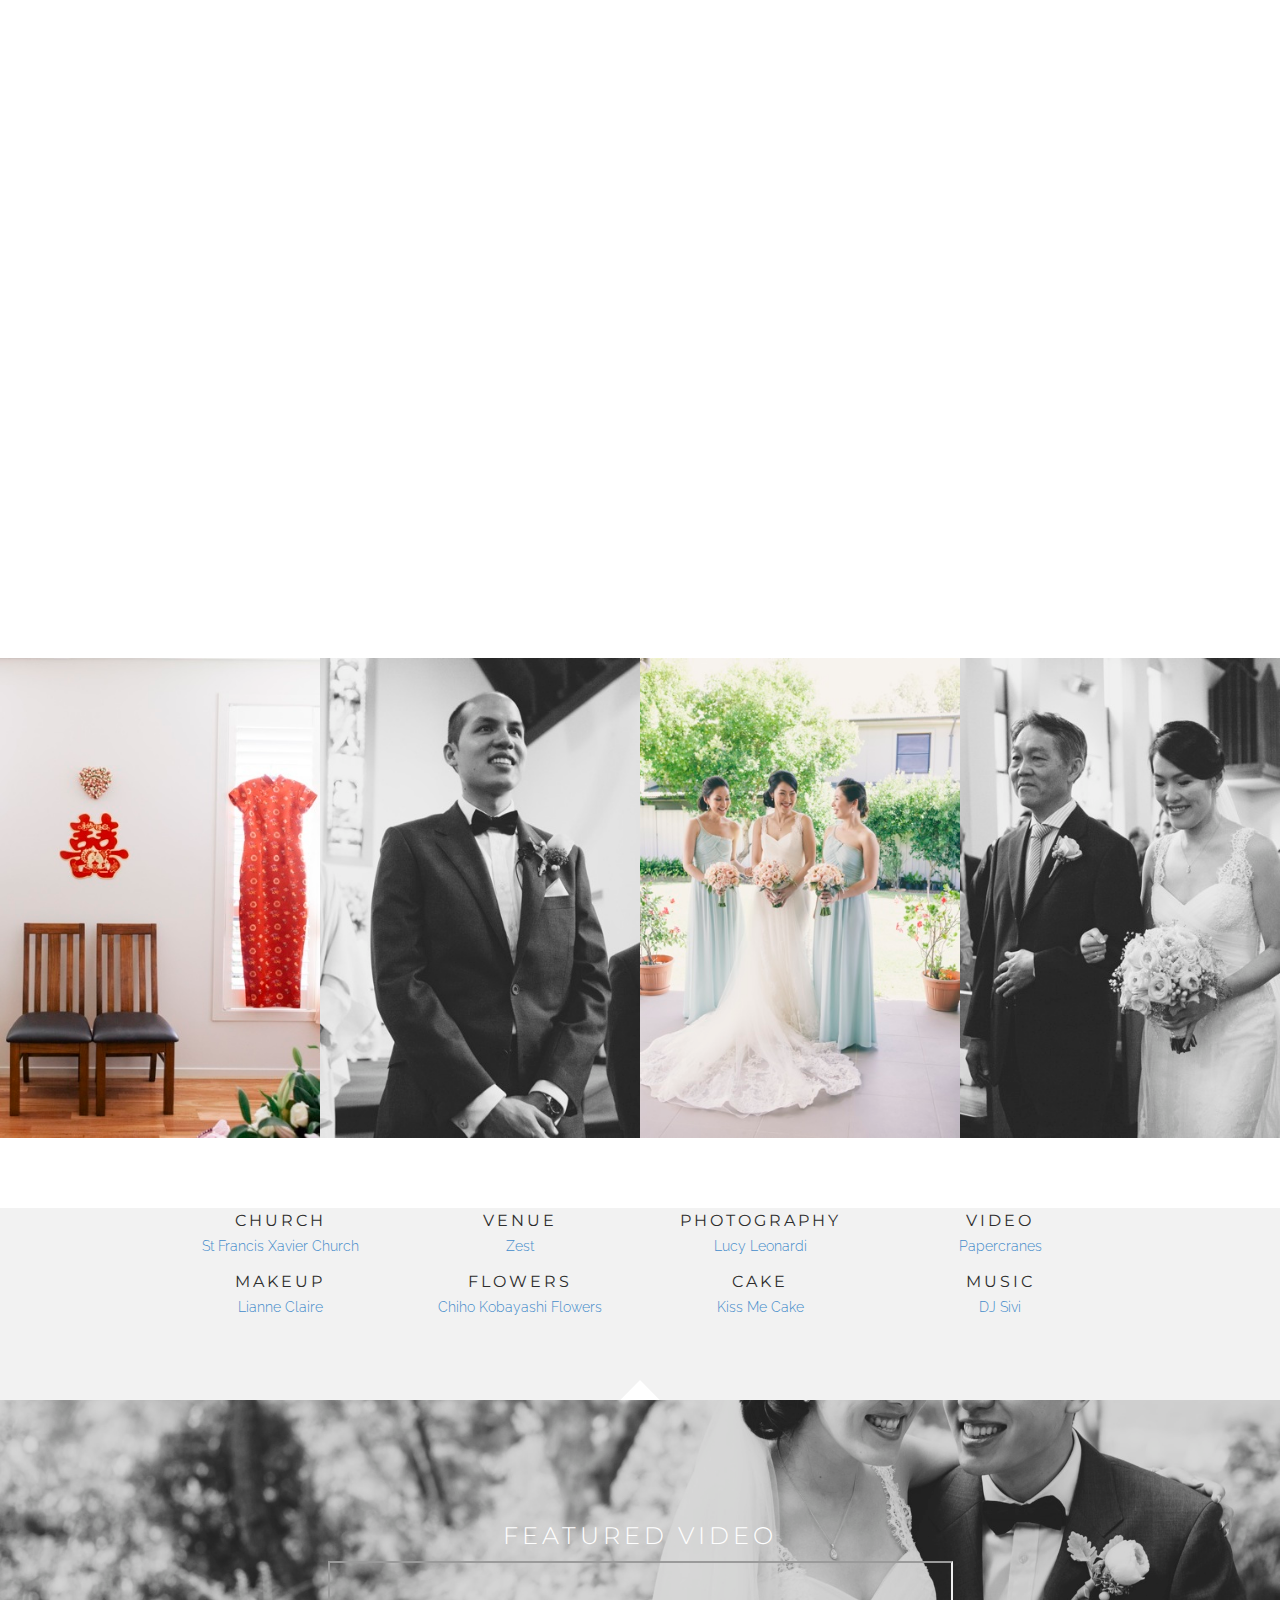
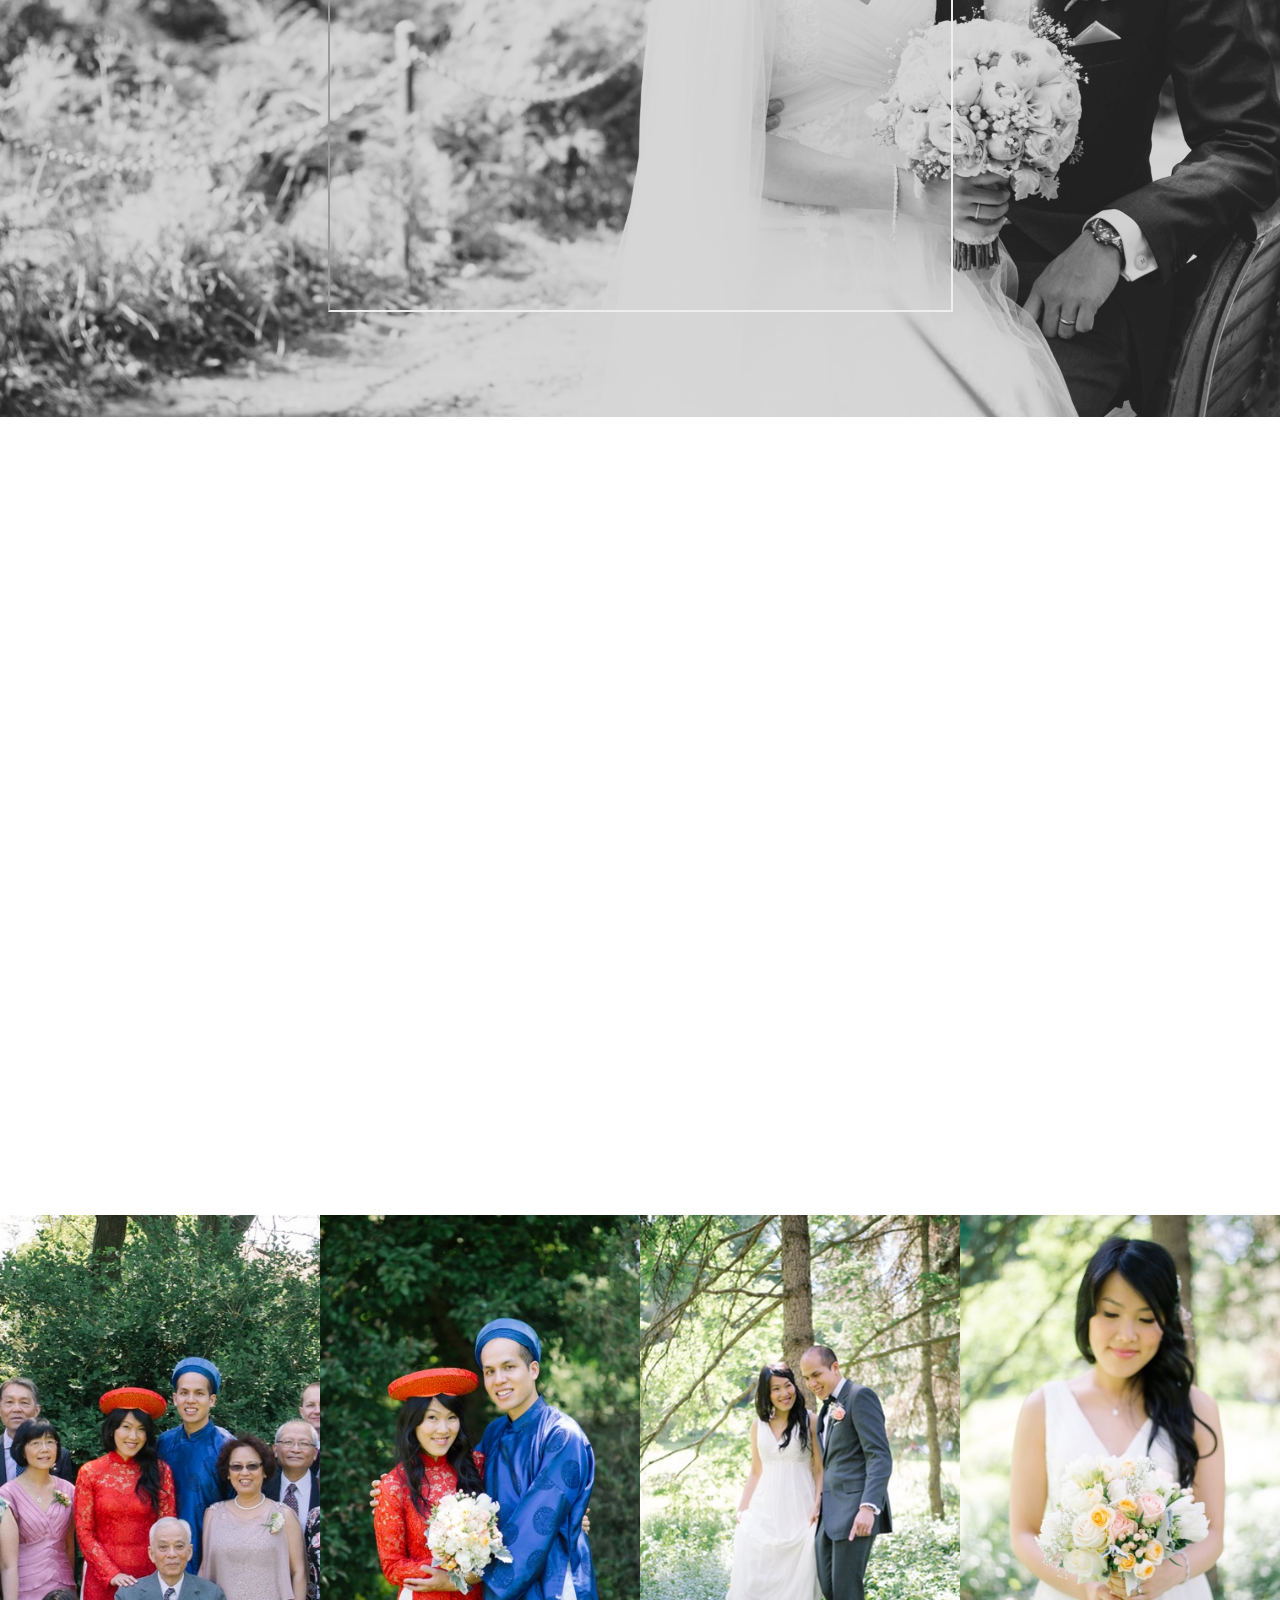
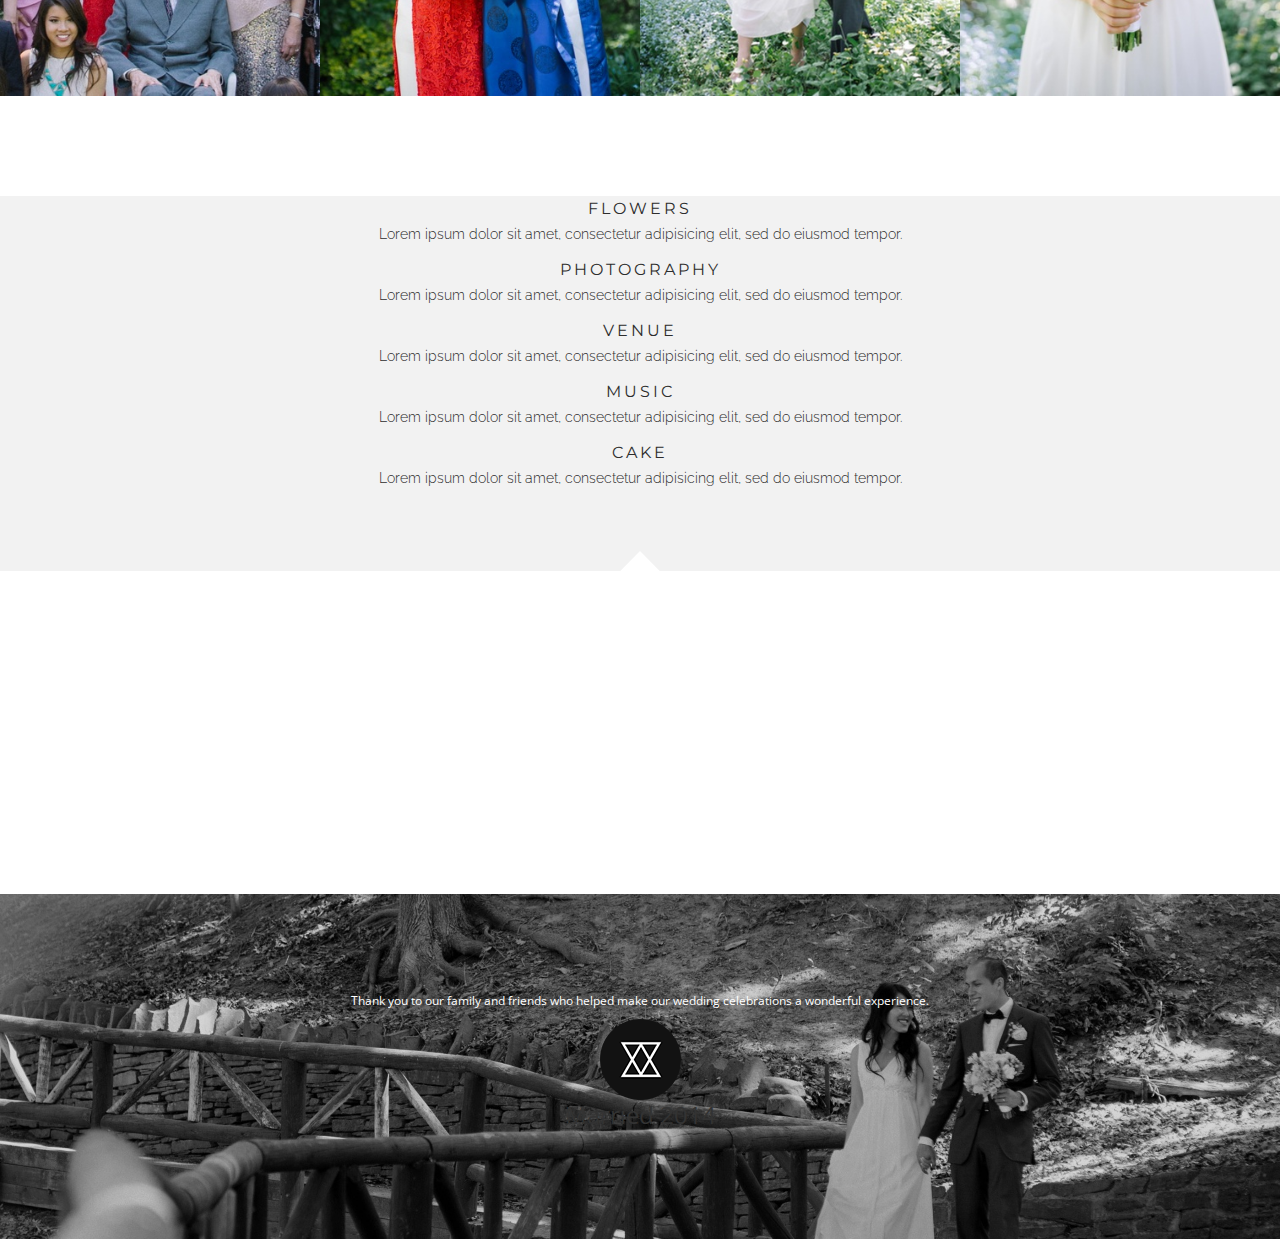
==== commit db348a54: "Add gallery for toronto and sydney" ====
--- a/index.html
+++ b/index.html
@@ -223,25 +223,7 @@
 <!-- masthead-section:ends -->
 
 
-<!-- page:ends -->	    
-<section class="page page-section separator-section promotional no-parallax text-center">
-
-
-	<!-- inner-section:starts -->
-	<section class="separator-padding separator-overlay">
-
-		
-        <a class="venobox" data-type="vimeo" href="http://vimeo.com/100083397"><img alt="trinity" title="The Wedding" src="images/play.png"/></a>
-		<h1 class="white animated" data-fx="fadeInUpBig">Featured Video</h1>
-		<h3 class="white animated" data-fx="fadeInDownBig"><span>The Wedding</span></h3>
-
-	</section>
-	<!-- inner-section : ends -->
-
-</section>
-<!-- page:ends -->	  
-
-
+  
 
 <!-- page:ends -->	    
 <section id="story" class="page page-section story">
@@ -253,7 +235,7 @@
 				<div class="col-md-8 col-md-offset-2 text-center hero-caps animated" data-fx="fadeInUpBig">
 						<img alt="trinity" title="trinity" class="logo-badge" src="images/badge.png"/>
 						<h1 class="color"><span>Our Story</span></h1>
-						<h3 class="dark">We were grew up on opposite sides of the world but we found each other in London, UK.</h3>
+						<h3 class="dark">We grew up on opposite sides of the world but we found each other in London, UK.</h3>
 
 						<div class="liner-wide text-center"><span class="color-bg"></span></div>
 				</div>
@@ -278,10 +260,10 @@
 				<div class="col-md-8 news-block-wrap white-bg">
 					
 					<div class="row">
-						<article class="col-md-6 text-left news-block">
+						<article class="col-md-6 col-md-offset-10 text-left news-block">
 							<div class="news-block-inner silver-bg animated" data-fx="fadeInLeftBig">
-								<h6 class="color">Through the years</h6>
-								<h3 class="promo-heading dark">See them growing up with their family and friends and with each other.</h3>
+								<h6 class="white">Through the years</h6>
+								<h3 class="promo-heading white">See them growing up with their family and friends and with each other.</h3>
 								<iframe width="500" height="281" src="http://www.youtube.com/embed/poz2AFyykGI?rel=0" frameborder="0"  webkitallowfullscreen mozallowfullscreen allowfullscreen></iframe>
 							</div>
 						</article>
@@ -291,10 +273,10 @@
 
 
 					<div class="row">
-						<article class="col-md-6 text-left news-block">
+						<article class="col-md-6 col-md-offset-10 text-left news-block">
 							<div class="news-block-inner silver-bg animated" data-fx="fadeInRightBig">
-								<h6 class="color">March 2, 2013</h6>
-								<h3 class="promo-heading dark">The day she said "Yes".</h3>
+								<h6 class="white">March 2, 2013</h6>
+								<h3 class="promo-heading white">The day she said "Yes".</h3>
 								
 								<iframe src="http://player.vimeo.com/video/73581172?color=9ce6bc" width="500" height="281" frameborder="0" webkitallowfullscreen mozallowfullscreen allowfullscreen></iframe>
 								<p><a href="http://youtu.be/DAcNU-Nc6vo" target="_blank">Curious about what was on her iPad?</a></p>
@@ -326,8 +308,8 @@
 	          </div>
           
 	          <div class="item text-center stats-item">
-	          	<h1 class="dark">846K</h1>
-	          	<h3><span class="dark">Miles Travelled</span></h3>
+	          	<h1 class="dark">45K</h1>
+	          	<h3><span class="dark">Kilometres</span></h3>
 	          </div>
 
 
@@ -375,40 +357,59 @@
         	<div id="thumb-sydney-carousel" class="owl-carousel">
           
 	          <div class="item">
-	          	<a  class="venobox" data-gall="thumb-gallery"  href="http://www.placehold.it/1000x570.jpg">
-	          		<img alt="trinity" title="trinity" class="img-responsive" src="http://www.placehold.it/1000x570.jpg"/>
+	          	<a  class="venobox" data-gall="thumb-gallery"  href="images/wedding/sydney/sydney_01.jpg">
+	          		<img alt="trinity" title="trinity" class="img-responsive gallery-item" src="images/wedding/sydney/thumbs/sydney_01.jpg" />
 	          		<div class="thumb-title"><h5><span>title here</span></h5></div>
 	          	</a>
 	          </div>
-	           <div class="item">
-	          	<a  class="venobox" data-gall="thumb-gallery"  href="http://www.placehold.it/1000x570.jpg">
-	          		<img alt="trinity" title="trinity" class="img-responsive" src="http://www.placehold.it/1000x570.jpg"/>
+
+	          <div class="item">
+	          	<a  class="venobox" data-gall="thumb-gallery"  href="images/wedding/sydney/sydney_05.jpg">
+	          		<img alt="trinity" title="trinity" class="img-responsive gallery-item" src="images/wedding/sydney/thumbs/sydney_05.jpg"/>
 	          		<div class="thumb-title"><h5><span>title here</span></h5></div>
 	          	</a>
 	          </div>
-	           <div class="item">
-	          	<a  class="venobox" data-gall="thumb-gallery"  href="http://www.placehold.it/1000x570.jpg">
-	          		<img alt="trinity" title="trinity" class="img-responsive" src="http://www.placehold.it/1000x570.jpg"/>
+
+	          <div class="item">
+	          	<a  class="venobox" data-gall="thumb-gallery"  href="images/wedding/sydney/sydney_03.jpg">
+	          		<img alt="trinity" title="trinity" class="img-responsive gallery-item"  src="images/wedding/sydney/thumbs/sydney_03.jpg"/>
 	          		<div class="thumb-title"><h5><span>title here</span></h5></div>
 	          	</a>
 	          </div>
-	           <div class="item">
-	          	<a  class="venobox" data-gall="thumb-gallery"  href="http://www.placehold.it/1000x570.jpg">
-	          		<img alt="trinity" title="trinity" class="img-responsive" src="http://www.placehold.it/1000x570.jpg"/>
+
+	          <div class="item">
+	          	<a  class="venobox" data-gall="thumb-gallery"  href="images/wedding/sydney/sydney_06.jpg">
+	          		<img alt="trinity" title="trinity" class="img-responsive gallery-item" src="images/wedding/sydney/thumbs/sydney_06.jpg"/>
 	          		<div class="thumb-title"><h5><span>title here</span></h5></div>
 	          	</a>
 	          </div>
-	           <div class="item">
-	          	<a  class="venobox" data-gall="thumb-gallery"  href="http://www.placehold.it/1000x570.jpg">
-	          		<img alt="trinity" title="trinity" class="img-responsive" src="http://www.placehold.it/1000x570.jpg"/>
+
+	          <div class="item">
+	          	<a  class="venobox" data-gall="thumb-gallery"  href="images/wedding/sydney/sydney_02.jpg">
+	          		<img alt="trinity" title="trinity" class="img-responsive gallery-item" src="images/wedding/sydney/thumbs/sydney_02.jpg"/>
 	          		<div class="thumb-title"><h5><span>title here</span></h5></div>
 	          	</a>
-	          </div>
-	           <div class="item">
-	          	<a  class="venobox" data-gall="thumb-gallery"  href="http://www.placehold.it/1000x570.jpg">
-	          		<img alt="trinity" title="trinity" class="img-responsive" src="http://www.placehold.it/1000x570.jpg"/>
+	          </div>	          
+
+	          <div class="item">
+	          	<a  class="venobox" data-gall="thumb-gallery"  href="images/wedding/sydney/sydney_04.jpg">
+	          		<img alt="trinity" title="trinity" class="img-responsive gallery-item" src="images/wedding/sydney/thumbs/sydney_04.jpg"/>
 	          		<div class="thumb-title"><h5><span>title here</span></h5></div>
 	          	</a>
+	          </div>				
+
+	          <div class="item">
+	          	<a  class="venobox" data-gall="thumb-gallery"  href="images/wedding/sydney/sydney_07.jpg">
+	          		<img alt="trinity" title="trinity" class="img-responsive gallery-item" src="images/wedding/sydney/thumbs/sydney_07.jpg"/>
+	          		<div class="thumb-title"><h5><span>title here</span></h5></div>
+	          	</a>
+	          </div>
+
+	          <div class="item">
+	          	<a  class="venobox" data-gall="thumb-gallery"  href="images/wedding/sydney/sydney_08.jpg">
+	          		<img alt="trinity" title="trinity" class="img-responsive" src="images/wedding/sydney/thumbs/sydney_08.jpg"/>
+	          		<div class="thumb-title"><h5><span>title here</span></h5></div>
+	          	</a>
 	          </div>
 
         	</div>
@@ -417,6 +418,166 @@
     </section>
 	<!-- inner-section : ends -->
 
+
+	<!-- inner-section:starts -->
+	<section id="service-list-wrap" class="inner-section silver-bg service-list-wrap pad-bottom-half">
+		<div class="container  text-center">
+
+
+        	<!-- service-item-carousel : starts -->
+        	<div class="row">
+        		<div class="col-md-3">
+					<h3 class="promo-heading dark">Church</h3>
+					<p class="dark"><a href="http://www.northsydneycatholics.com/lavender-bay-123" target="_blank">St Francis Xavier Church</a></p>
+				</div>
+
+				<div class="col-md-3">
+					<h3 class="promo-heading dark">Venue</h3>
+					<p class="dark"><a href="http://www.zest.net.au/" target="_blank">Zest</a></p>
+				</div>
+        		<div class="col-md-3">
+					<h3 class="promo-heading dark">Photography</h3>
+					<p class="dark"><a href="http://www.lucyleonardi.com/" target="_blank">Lucy Leonardi</a></p>
+				</div>
+        		<div class="col-md-3">
+					<h3 class="promo-heading dark">Video</h3>
+					<p class="dark"><a href="http://weddingvideosydney.net/" target="_blank">Papercranes</a></p>
+				</div>
+			</div>	
+        	
+			<div class="row">
+        		<div class="col-md-3">
+					<h3 class="promo-heading dark">Makeup</h3>
+					<p class="dark"><a href="http://www.dreamreflection.com.au/" target="_blank">Lianne Claire </a></p>
+				</div>
+        		<div class="col-md-3">
+					<h3 class="promo-heading dark">Flowers</h3>
+					<p class="dark"><a href="http://www.kobayashiflowers.com/" target="_blank">Chiho Kobayashi Flowers</a></p>
+				</div>
+				<div class="col-md-3">
+					<h3 class="promo-heading dark">Cake</h3>
+					<p class="dark"><a href="http://www.kissmecake.com.au/" target="_blank">Kiss Me Cake</a></p>
+				</div>
+				<div class="col-md-3">
+					<h3 class="promo-heading dark">Music</h3>
+					<p class="dark"><a href="https://www.facebook.com/MISS.DJ.SIVI" target="_blank">DJ Sivi</a></p>
+				</div>
+			</div>			
+
+			<!-- service-item-carousel : ends -->	
+
+		</div>
+	</section>	
+	<!-- inner-section:ends -->	
+
+
+</section>
+<!-- page:ends -->	  
+
+<!-- page:ends -->	    
+<section class="page page-section separator-section promotional no-parallax text-center">
+
+
+	<!-- inner-section:starts -->
+	<section class="separator-overlay pad-top pad-bottom">
+
+		
+        
+		<h1 class="white">Featured Video</h1>
+		<iframe src="http://player.vimeo.com/video/100083397" width="625" height="351" webkitallowfullscreen mozallowfullscreen allowfullscreen></iframe>
+
+	</section>
+	<!-- inner-section : ends -->
+
+</section>
+<!-- page:ends -->	
+
+
+
+
+
+
+<!-- page:ends -->	    
+<section id="toronto" class="page page-section toronto">
+
+	<!-- inner-section:starts -->
+	<section class="inner-section pad-top pad-bottom white-bg">
+		<div class="container">
+			<div class="row">
+				<div class="col-md-8 col-md-offset-2 text-center hero-caps animated" data-fx="fadeInUpBig">
+						<img alt="trinity" title="trinity" Desiclass="logo-badge" src="images/badge.png"/>
+						<h1 class="color"><span>Toronto</span></h1>
+						<h3 class="dark">We are trinity, a design studio based in London. We create simple &amp; beautiful websites, graphics, brands, logos and idents. We are a small team of creative people. Our works will speak more about us.</h3>
+
+						<div class="liner-wide text-center"><span class="color-bg"></span></div>
+				</div>
+			</div>
+			<div class="row">
+				<div class="col-md-8 col-md-offset-2 animated" data-fx="fadeInUpBig">
+					<p>Lorem ipsum dolor sit amet, consectetur adipisicing elit, sed do eiusmod tempor incididunt ut labore et dolore magna aliqua. Ut enim ad minim veniam, quis nostrud exercitation ullamco laboris nisi ut aliquip ex ea commodo consequat. Duis aute irure dolor in reprehenderit in voluptate velit esse cillum dolore eu fugiat nulla pariatur. Excepteur sint occaecat cupidatat non proident, sunt in culpa qui officia deserunt</p>
+				</div>
+			</div>
+			
+		</div>
+	</section>	
+	<!-- inner-section:ends -->	
+
+
+	<!-- inner-section : starts -->
+	<section id="thumb-carousel-wrap" class="inner-section thumb-carousel-wrap pad-bottom">
+
+        	<!-- thumb-carousel : starts -->
+        	<div id="thumb-toronto-carousel" class="owl-carousel">          
+
+          		<div class="item">
+		          	<a  class="venobox" data-gall="toronto-gallery"  href="images/wedding/toronto/toronto_01.jpg">
+		          		<img alt="trinity" title="trinity" class="img-responsive gallery-item" src="images/wedding/toronto/thumbs/toronto_01.jpg" />
+		          		<div class="thumb-title"><h5><span>title here</span></h5></div>
+		          	</a>
+	          	</div>
+	          	<div class="item">
+		          	<a  class="venobox" data-gall="toronto-gallery"  href="images/wedding/toronto/toronto_02.jpg">
+		          		<img alt="trinity" title="trinity" class="img-responsive gallery-item" src="images/wedding/toronto/thumbs/toronto_02.jpg" />
+		          		<div class="thumb-title"><h5><span>title here</span></h5></div>
+		          	</a>
+	          	</div>
+	          	
+	          	<div class="item">
+		          	<a  class="venobox" data-gall="toronto-gallery"  href="images/wedding/toronto/toronto_04.jpg">
+		          		<img alt="trinity" title="trinity" class="img-responsive gallery-item" src="images/wedding/toronto/thumbs/toronto_04.jpg" />
+		          		<div class="thumb-title"><h5><span>title here</span></h5></div>
+		          	</a>
+	          	</div>
+	          	<div class="item">
+		          	<a  class="venobox" data-gall="toronto-gallery"  href="images/wedding/toronto/toronto_03.jpg">
+		          		<img alt="trinity" title="trinity" class="img-responsive gallery-item" src="images/wedding/toronto/thumbs/toronto_03.jpg" />
+		          		<div class="thumb-title"><h5><span>title here</span></h5></div>
+		          	</a>
+	          	</div>
+	          	<div class="item">
+		          	<a  class="venobox" data-gall="toronto-gallery"  href="images/wedding/toronto/toronto_06.jpg">
+		          		<img alt="trinity" title="trinity" class="img-responsive gallery-item" src="images/wedding/toronto/thumbs/toronto_06.jpg" />
+		          		<div class="thumb-title"><h5><span>title here</span></h5></div>
+		          	</a>
+	          	</div>
+	          	<div class="item">
+		          	<a  class="venobox" data-gall="toronto-gallery"  href="images/wedding/toronto/toronto_05.jpg">
+		          		<img alt="trinity" title="trinity" class="img-responsive gallery-item" src="images/wedding/toronto/thumbs/toronto_05.jpg" />
+		          		<div class="thumb-title"><h5><span>title here</span></h5></div>
+		          	</a>
+	          	</div>
+	          	<div class="item">
+		          	<a  class="venobox" data-gall="toronto-gallery"  href="images/wedding/toronto/toronto_07.jpg">
+		          		<img alt="trinity" title="trinity" class="img-responsive gallery-item" src="images/wedding/toronto/thumbs/toronto_07.jpg" />
+		          		<div class="thumb-title"><h5><span>title here</span></h5></div>
+		          	</a>
+	          	</div>
+	          
+        	</div>
+        	<!-- thumb-carousel : ends -->
+
+    </section>
+	<!-- inner-section : ends -->
 
 	<!-- inner-section:starts -->
 	<section id="service-list-wrap" class="inner-section silver-bg service-list-wrap pad-bottom-half">
@@ -435,11 +596,6 @@
 			</div>
 
 			<div class="col-md-12">
-				<h3 class="promo-heading dark">Video</h3>
-				<p class="dark">Lorem ipsum dolor sit amet, consectetur adipisicing elit, sed do eiusmod tempor.</p>
-			</div>
-
-			<div class="col-md-12">
 				<h3 class="promo-heading dark">Venue</h3>
 				<p class="dark">Lorem ipsum dolor sit amet, consectetur adipisicing elit, sed do eiusmod tempor.</p>
 			</div>
@@ -463,8 +619,7 @@
 
 </section>
 <!-- page:ends -->	  
-
-<section class="page page-section">
+<section >
 
 	<!-- inner-section:starts -->
 	<section class="inner-section white-bg">
@@ -488,170 +643,21 @@
 </section>
 
 
+
+
+
 <!-- page:ends -->	    
-<section id="toronto" class="page page-section toronto">
-
-	<!-- inner-section:starts -->
-	<section class="inner-section pad-top pad-bottom white-bg">
-		<div class="container">
-			<div class="row">
-				<div class="col-md-8 col-md-offset-2 text-center hero-caps animated" data-fx="fadeInUpBig">
-						<img alt="trinity" title="trinity" Desiclass="logo-badge" src="images/badge.png"/>
-						<h1 class="color"><span>Toronto</span></h1>
-						<h3 class="dark">We are trinity, a design studio based in London. We create simple &amp; beautiful websites, graphics, brands, logos and idents. We are a small team of creative people. Our works will speak more about us.</h3>
-
-						<div class="liner-wide text-center"><span class="color-bg"></span></div>
-				</div>
-			</div>
-			<div class="row">
-				<div class="col-md-8 col-md-offset-2 animated" data-fx="fadeInUpBig">
-					<p>Lorem ipsum dolor sit amet, consectetur adipisicing elit, sed do eiusmod tempor incididunt ut labore et dolore magna aliqua. Ut enim ad minim veniam, quis nostrud exercitation ullamco laboris nisi ut aliquip ex ea commodo consequat. Duis aute irure dolor in reprehenderit in voluptate velit esse cillum dolore eu fugiat nulla pariatur. Excepteur sint occaecat cupidatat non proident, sunt in culpa qui officia deserunt</p>
-				</div>
-			</div>
-			
-		</div>
-	</section>	
-	<!-- inner-section:ends -->	
-
-
-	<!-- inner-section : starts -->
-	<section id="thumb-carousel-wrap" class="inner-section thumb-carousel-wrap pad-bottom">
-
-        	<!-- thumb-carousel : starts -->
-        	<div id="thumb-toronto-carousel" class="owl-carousel">
-          
-	          <div class="item">
-	          	<a  class="venobox" data-gall="thumb-gallery"  href="http://www.placehold.it/1000x570.jpg">
-	          		<img alt="trinity" title="trinity" class="img-responsive" src="http://www.placehold.it/1000x570.jpg"/>
-	          		<div class="thumb-title"><h5><span>title here</span></h5></div>
-	          	</a>
-	          </div>
-	           <div class="item">
-	          	<a  class="venobox" data-gall="thumb-gallery"  href="http://www.placehold.it/1000x570.jpg">
-	          		<img alt="trinity" title="trinity" class="img-responsive" src="http://www.placehold.it/1000x570.jpg"/>
-	          		<div class="thumb-title"><h5><span>title here</span></h5></div>
-	          	</a>
-	          </div>
-	           <div class="item">
-	          	<a  class="venobox" data-gall="thumb-gallery"  href="http://www.placehold.it/1000x570.jpg">
-	          		<img alt="trinity" title="trinity" class="img-responsive" src="http://www.placehold.it/1000x570.jpg"/>
-	          		<div class="thumb-title"><h5><span>title here</span></h5></div>
-	          	</a>
-	          </div>
-	           <div class="item">
-	          	<a  class="venobox" data-gall="thumb-gallery"  href="http://www.placehold.it/1000x570.jpg">
-	          		<img alt="trinity" title="trinity" class="img-responsive" src="http://www.placehold.it/1000x570.jpg"/>
-	          		<div class="thumb-title"><h5><span>title here</span></h5></div>
-	          	</a>
-	          </div>
-	           <div class="item">
-	          	<a  class="venobox" data-gall="thumb-gallery"  href="http://www.placehold.it/1000x570.jpg">
-	          		<img alt="trinity" title="trinity" class="img-responsive" src="http://www.placehold.it/1000x570.jpg"/>
-	          		<div class="thumb-title"><h5><span>title here</span></h5></div>
-	          	</a>
-	          </div>
-	           <div class="item">
-	          	<a  class="venobox" data-gall="thumb-gallery"  href="http://www.placehold.it/1000x570.jpg">
-	          		<img alt="trinity" title="trinity" class="img-responsive" src="http://www.placehold.it/1000x570.jpg"/>
-	          		<div class="thumb-title"><h5><span>title here</span></h5></div>
-	          	</a>
-	          </div>
-
-        	</div>
-        	<!-- thumb-carousel : ends -->
-
-    </section>
-	<!-- inner-section : ends -->
-
-	<!-- inner-section:starts -->
-	<section id="service-list-wrap" class="inner-section silver-bg service-list-wrap pad-bottom-half">
-		<div class="container  text-center">
-
-
-        	<!-- service-item-carousel : starts -->
-        	<div class="col-md-12">
-				<h3 class="promo-heading dark">Flowers</h3>
-				<p class="dark">Lorem ipsum dolor sit amet, consectetur adipisicing elit, sed do eiusmod tempor.</p>
-			</div>
-
-			<div class="col-md-12">
-				<h3 class="promo-heading dark">Photography</h3>
-				<p class="dark">Lorem ipsum dolor sit amet, consectetur adipisicing elit, sed do eiusmod tempor.</p>
-			</div>
-
-			<div class="col-md-12">
-				<h3 class="promo-heading dark">Venue</h3>
-				<p class="dark">Lorem ipsum dolor sit amet, consectetur adipisicing elit, sed do eiusmod tempor.</p>
-			</div>
-
-			<div class="col-md-12">
-				<h3 class="promo-heading dark">Music</h3>
-				<p class="dark">Lorem ipsum dolor sit amet, consectetur adipisicing elit, sed do eiusmod tempor.</p>
-			</div>
-
-			<div class="col-md-12">
-				<h3 class="promo-heading dark">Cake</h3>
-				<p class="dark">Lorem ipsum dolor sit amet, consectetur adipisicing elit, sed do eiusmod tempor.</p>
-			</div>
-
-			<!-- service-item-carousel : ends -->	
-
-		</div>
-	</section>	
-	<!-- inner-section:ends -->	
-
-
-</section>
-<!-- page:ends -->	  
-
-
-
-
-
-   
-<section class="page page-section">
-
-	<!-- inner-section:starts -->
-	<section class="inner-section white-bg">
-		<div class="container">
-			<div class="row">
-				<div class="col-md-8 col-md-offset-2 text-center hero-caps">
-						<h3 class="dark">Wedding Video</h3>
-
-				</div>
-			</div>
-			<div class="row pad-bottom text-center">
-				<iframe src="http://player.vimeo.com/video/100083397" width="625" height="351" webkitallowfullscreen mozallowfullscreen allowfullscreen></iframe>
-			</div>
-			
-		</div>
-	</section>	
-	<!-- inner-section:ends -->	
-</section>
-
-
-<!-- page:ends -->	    
-<section class="page page-section testimonial text-center">
-
-
-
-
-	<!-- inner-section:starts -->
-	<section class="separator-padding separator-overlay">
+<section class="page page-section separator-section testimonial no-parallax text-center">
+
+
+	<!-- inner-section:starts -->
+	<section class="separator-overlay pad-top pad-bottom">
 
 		
-        <div id="testimonial-carousel" class="testimonial-carousel owl-carousel">
-
-			<div class="item testimonial-carousel-item testimonial-wrap">
-				<h6 class="white">Thank you to our family and friends who helped make our wedding celebrations a wonderful experience.</h6>
-
-				<img alt="trinity" title="trinity"  src="images/logo-dark.png"/>
-				<h3><span>Married 2014</span></h3>
-				
-			</div>
-
-		</div>
-		<!-- carousel:ends -->
+        <h6 class="white">Thank you to our family and friends who helped make our wedding celebrations a wonderful experience.</h6>
+
+		<img alt="trinity" title="trinity"  src="images/logo-dark.png"/>
+		<h3><span>Married 2014</span></h3>
 
 	</section>
 	<!-- inner-section : ends -->
@@ -659,15 +665,6 @@
 </section>
 <!-- page:ends -->	
 
-
-
-
-<!-- Footer : starts -->
-<footer id="mastfoot" class="mastfoot color-bg">
-  
-
-</footer>
-<!-- Footer : ends -->
 
 
 
--- a/stylesheets/main.css
+++ b/stylesheets/main.css
@@ -570,6 +570,7 @@
     border:solid 1px;
 }
 .thumb-carousel-wrap{
+
 }
 .thumb-title{
 	position: absolute;
@@ -846,7 +847,7 @@
 
 }
 .news-bg{
-	background-image: url('http://www.placehold.it/1980x2800.jpg');
+	background-image: url('../images/wedding/dance_bw_background.jpg');
 	background-repeat: no-repeat;
 	background-position: left center;
 	background-size: cover;
@@ -867,7 +868,7 @@
     margin-top: 0;
     margin-bottom: 0;
 	font-family: 'Open Sans',sans-serif;
-    font-weight: 300;
+    font-weight: 700;
 }
 .news-block-inner h3{
 	font-family: 'Raleway',sans-serif;
@@ -1278,22 +1279,32 @@
 }
 
 .promotional{
-	background: url('../images/wedding/video_background.jpg') 0% 50% no-repeat fixed;
+	background: url('../images/wedding/video_background.jpg') 0% 80% no-repeat fixed;
 	background-size: cover;
 }
 
 .testimonial{
-	background: url('../images/wedding/footer_background.jpg') 0% 0% no-repeat fixed;
+	background: url('../images/wedding/footer_background-3.jpg') 0% 20% no-repeat fixed;
 	background-size: cover;
 }
 
 
 .sydney{
-	background-color: #FFC9C6;
+	/*background-color: #C3FFDC;*/
 }
 
 .toronto{
-	background-color: #C3FFDC;
-}
-
-
+	
+	/*background-color: #FFC9C6;*/
+}
+
+.owl-carousel .owl-item img {
+    height:auto;
+    width:100%;
+    display: block;
+}
+
+.owl-carousel .item {
+    margin:0px;
+}
+
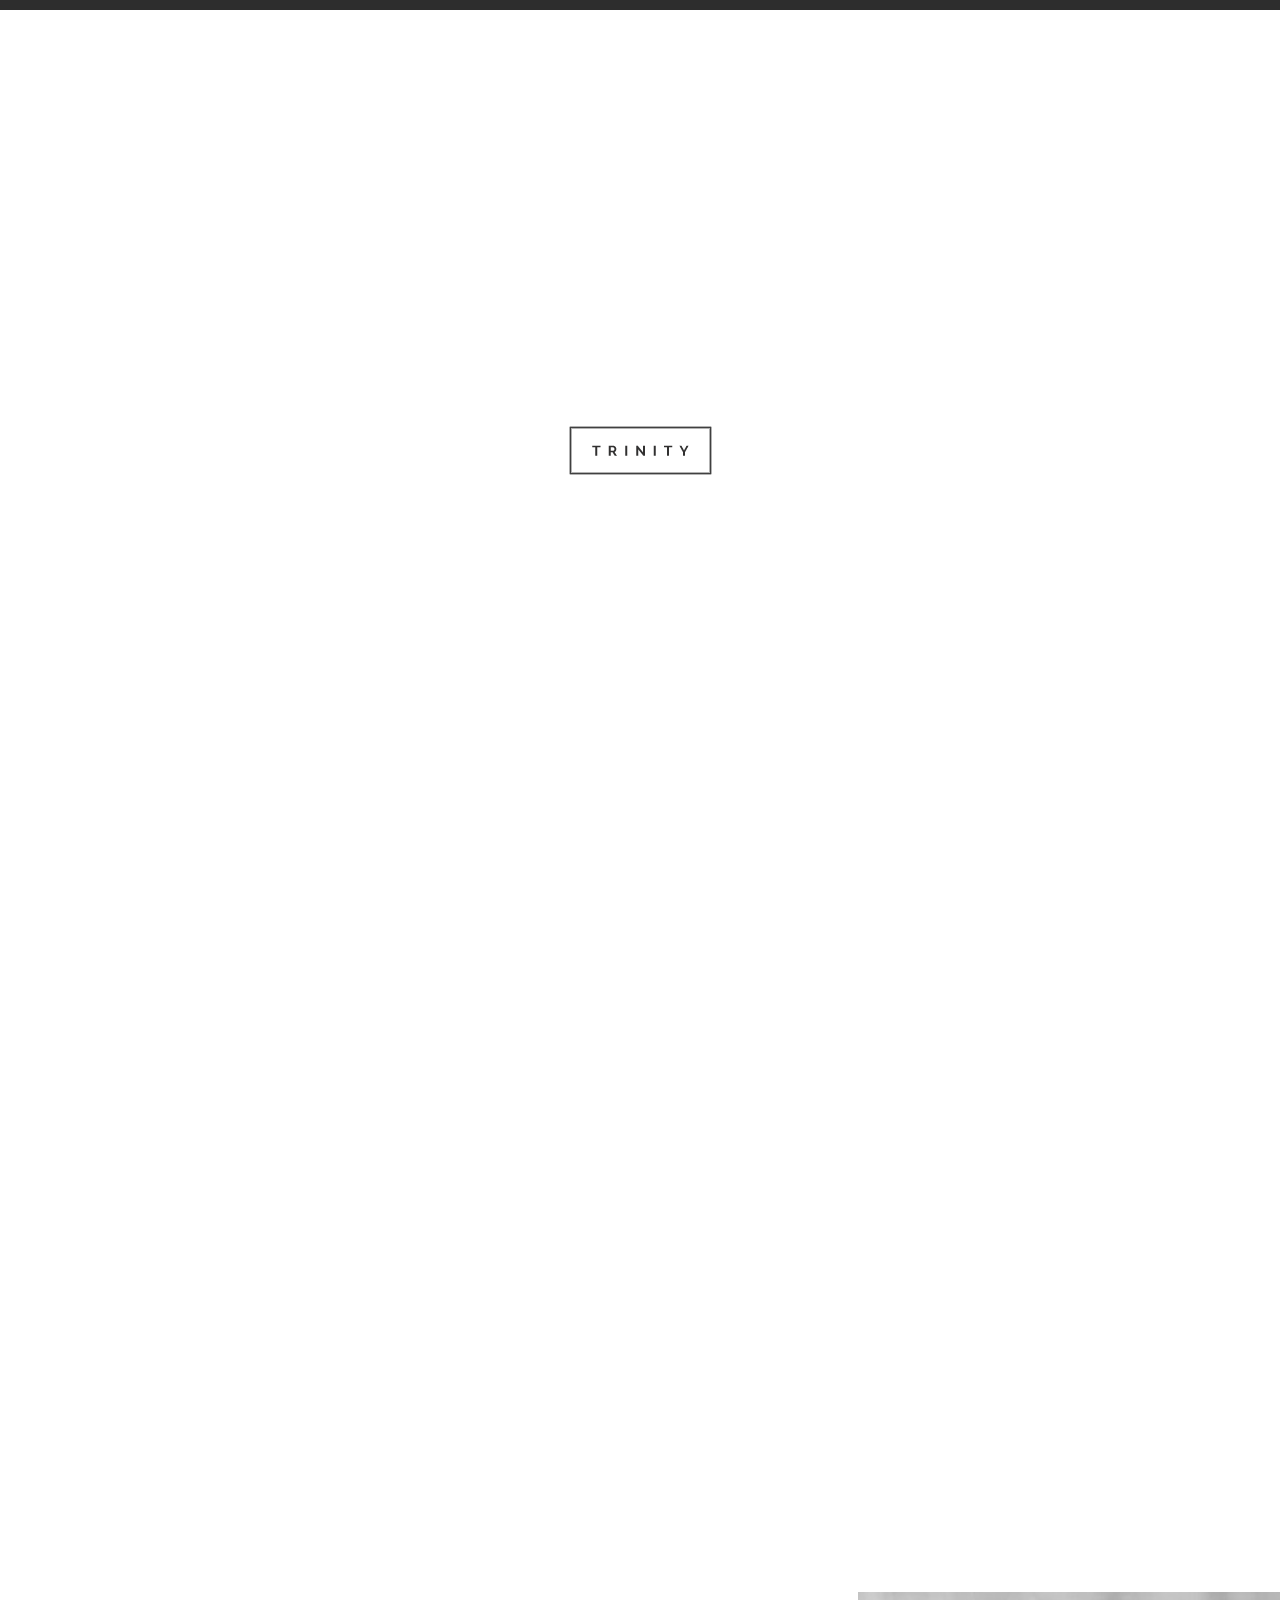
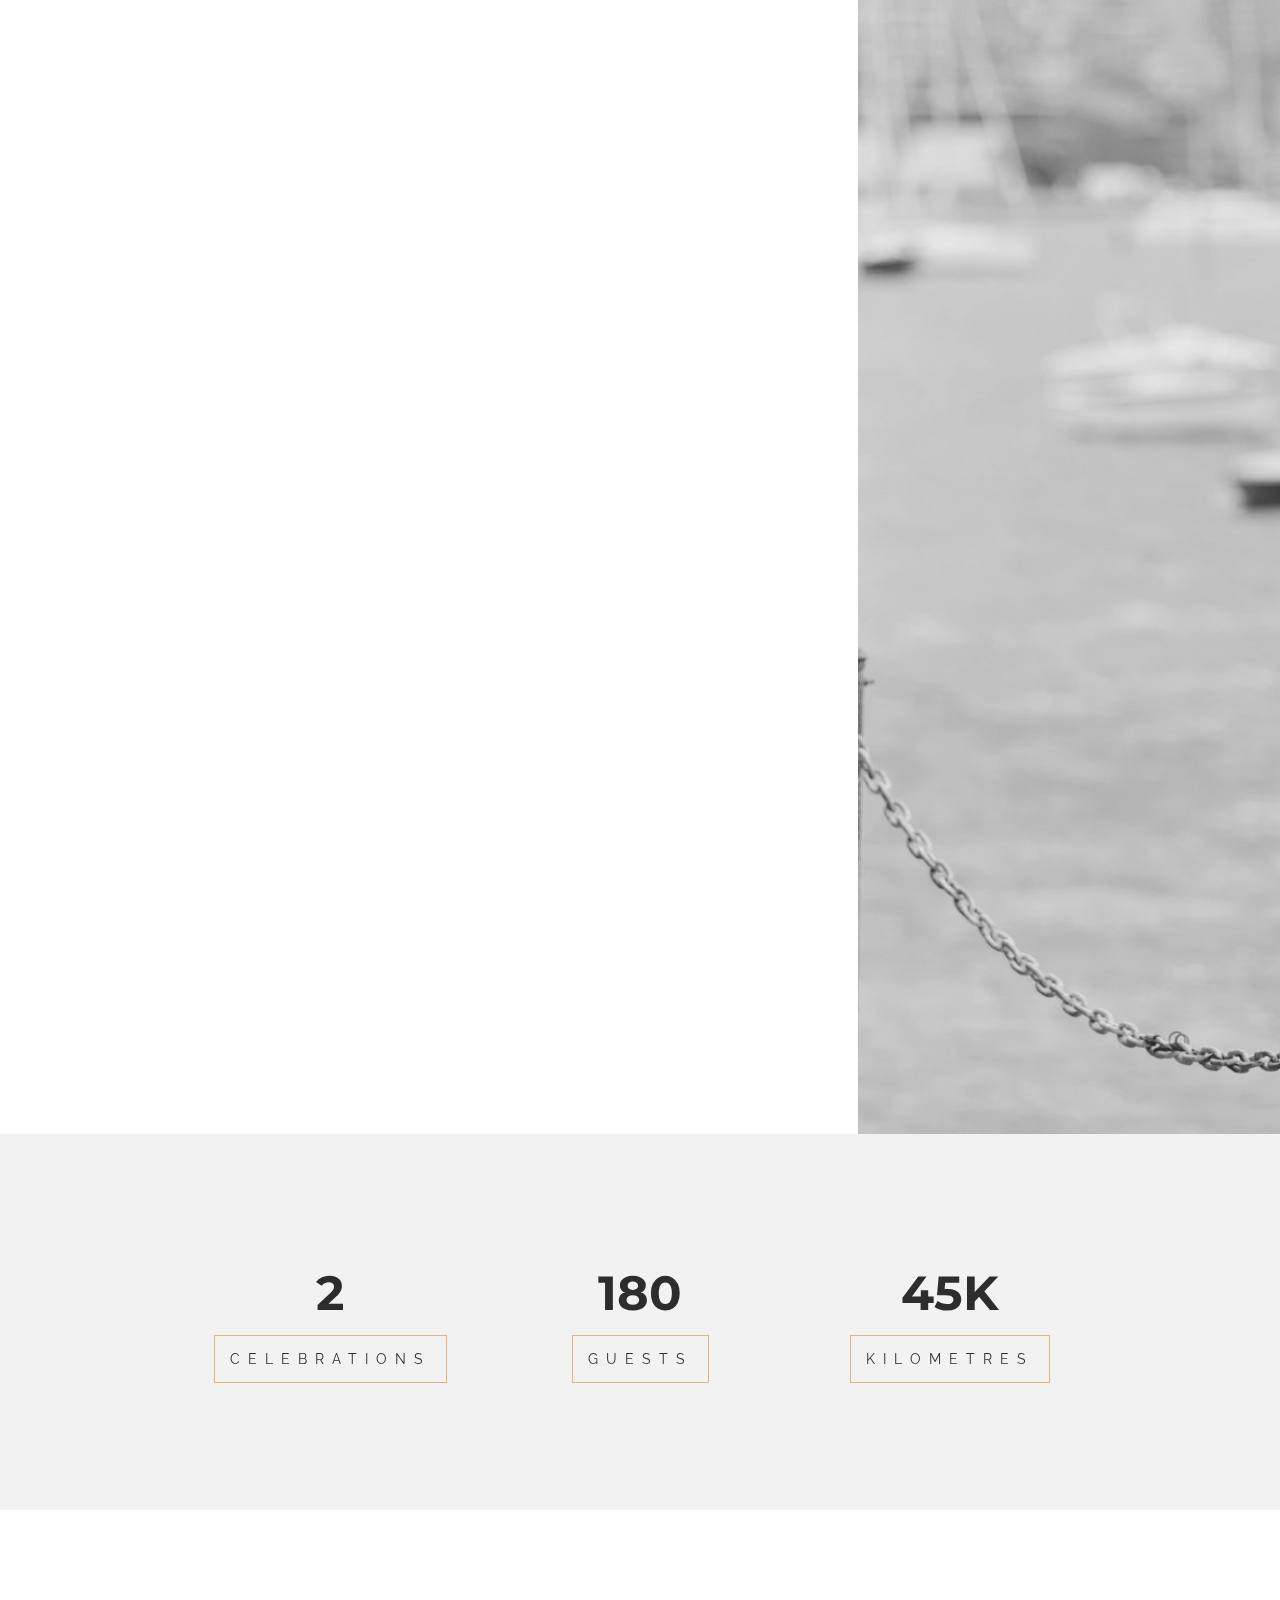
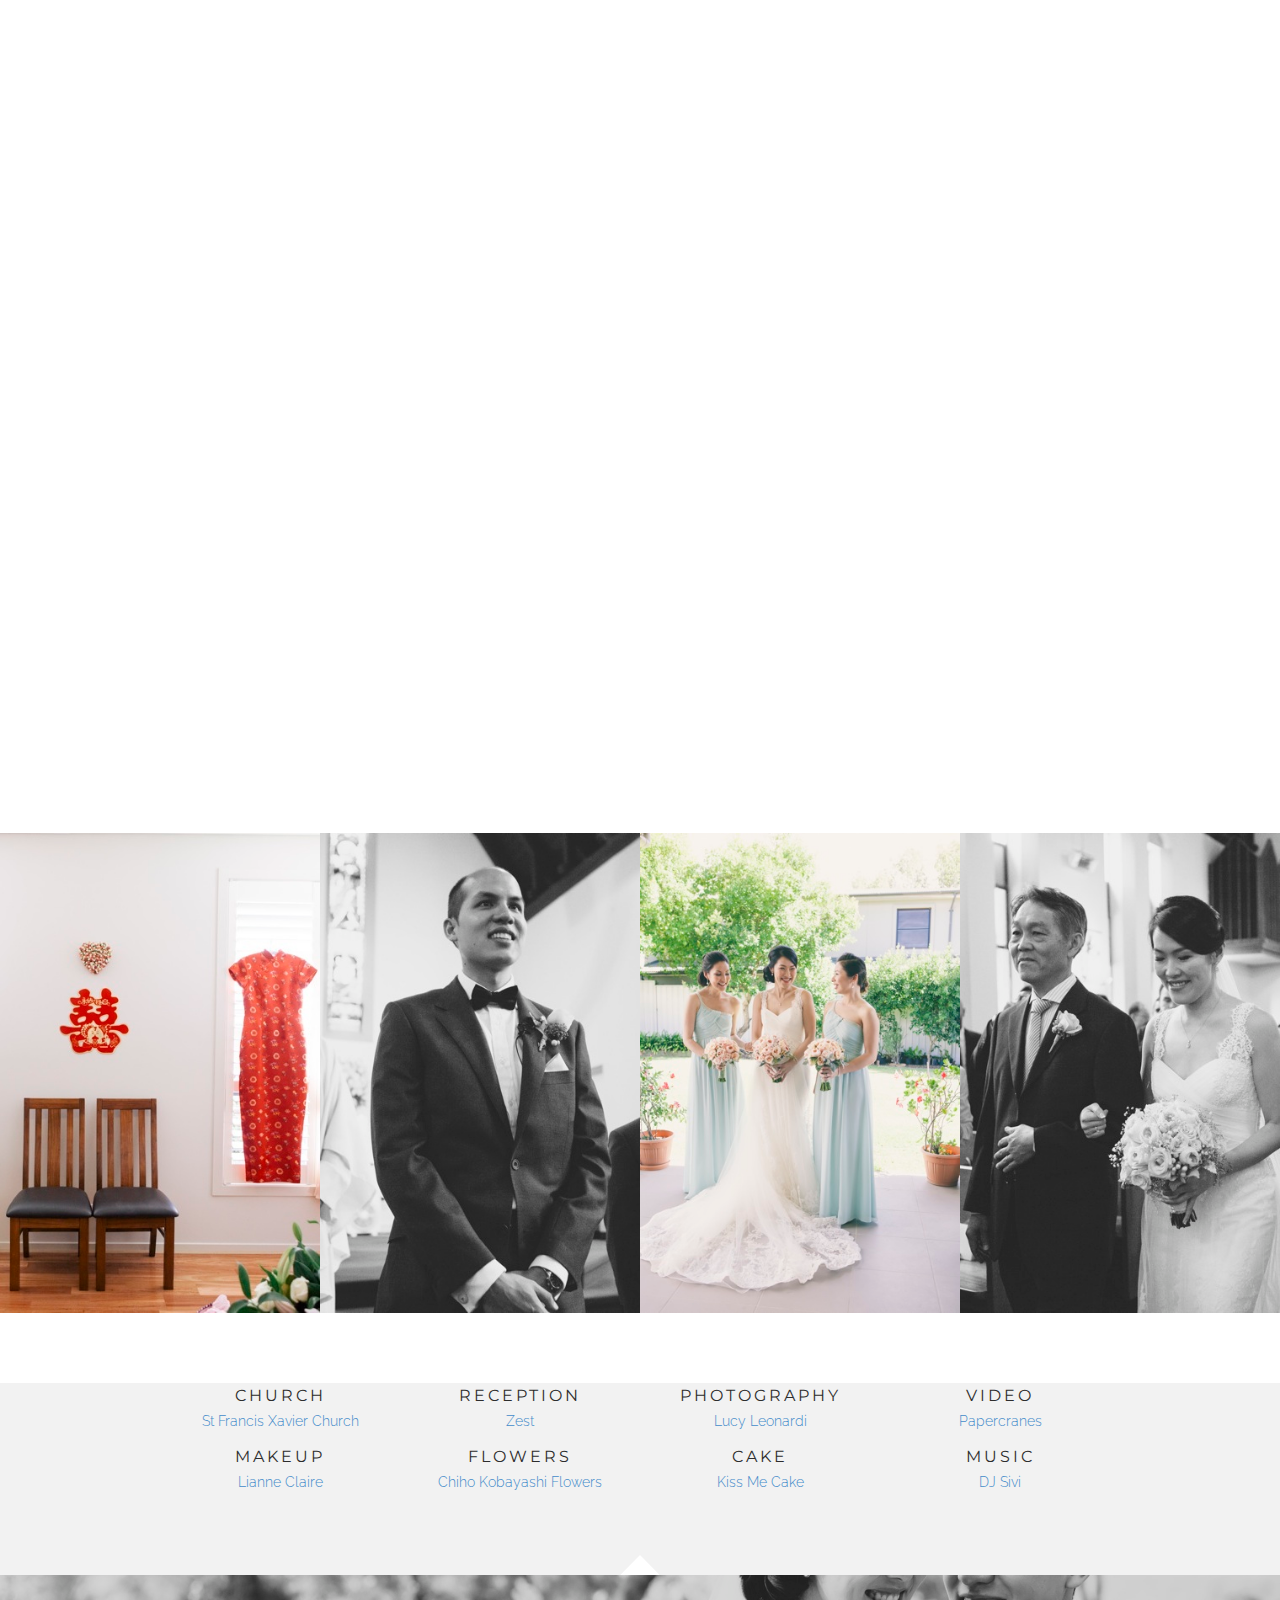
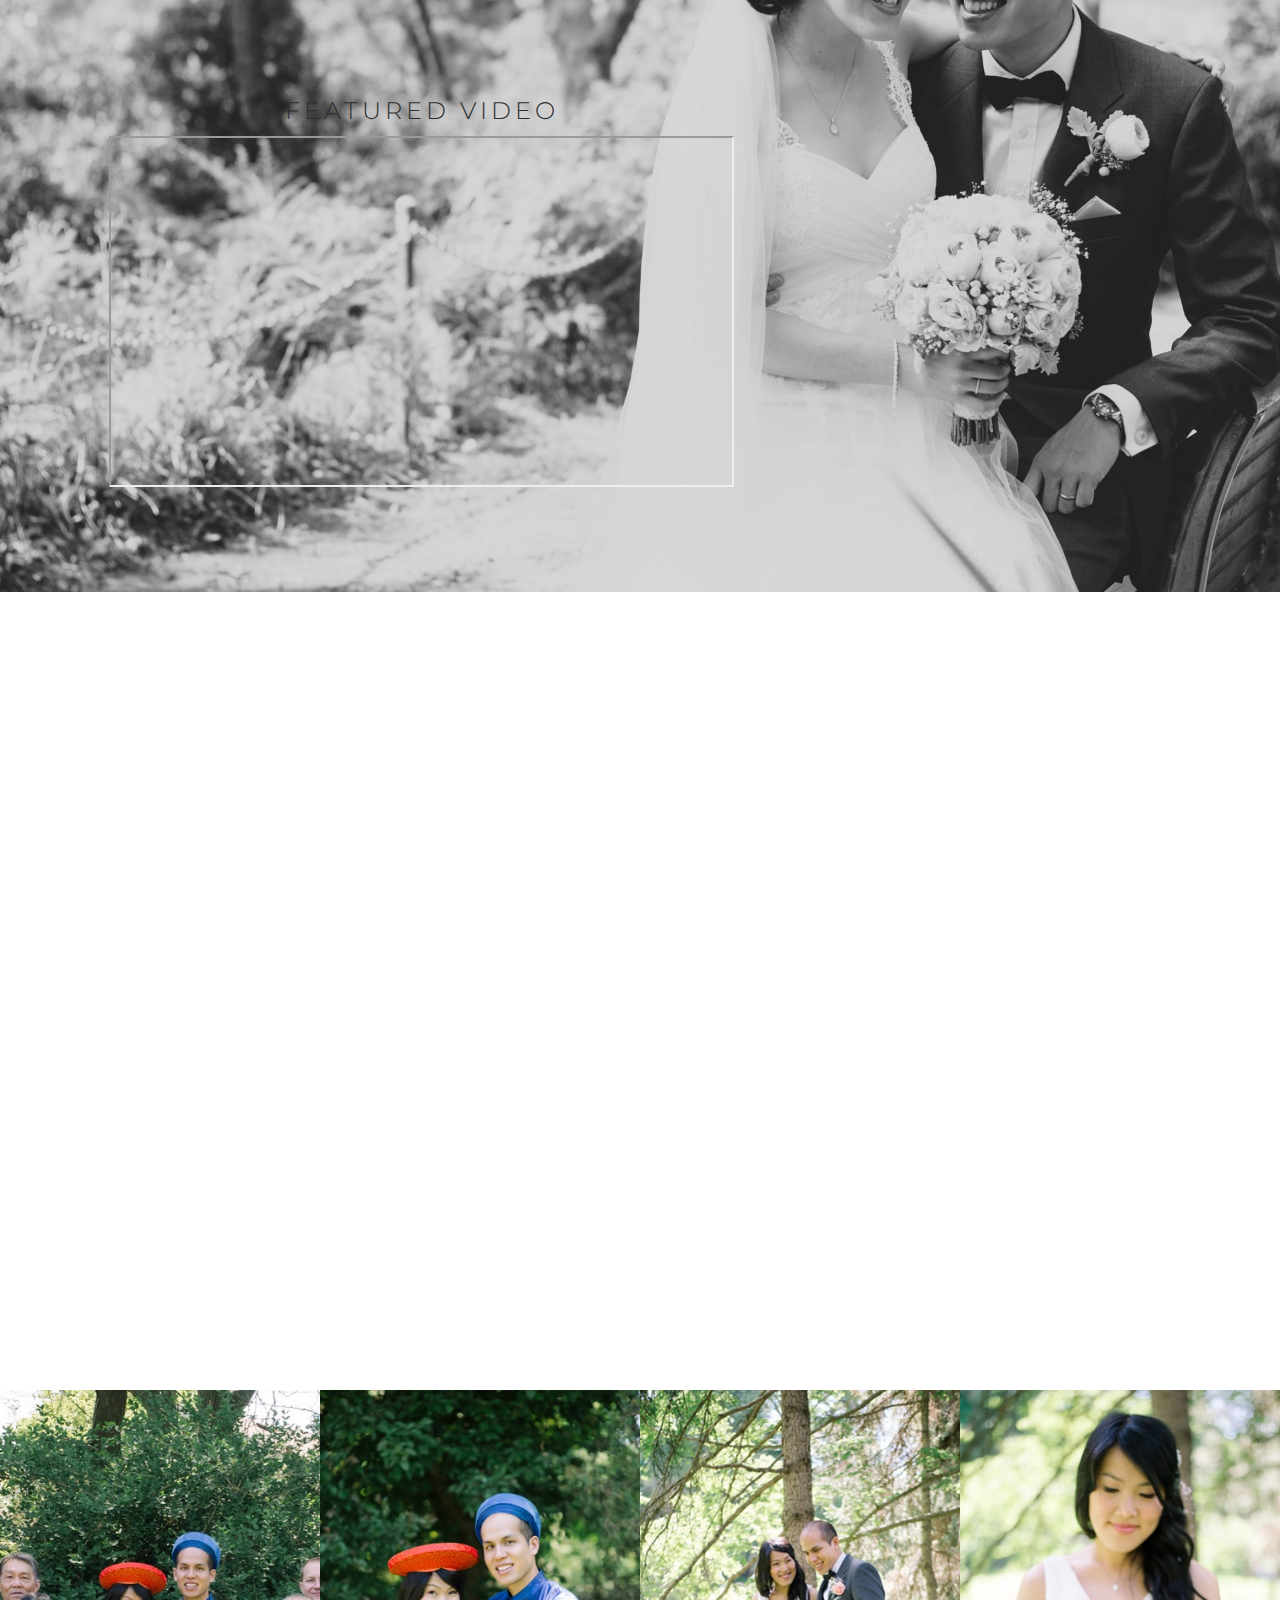
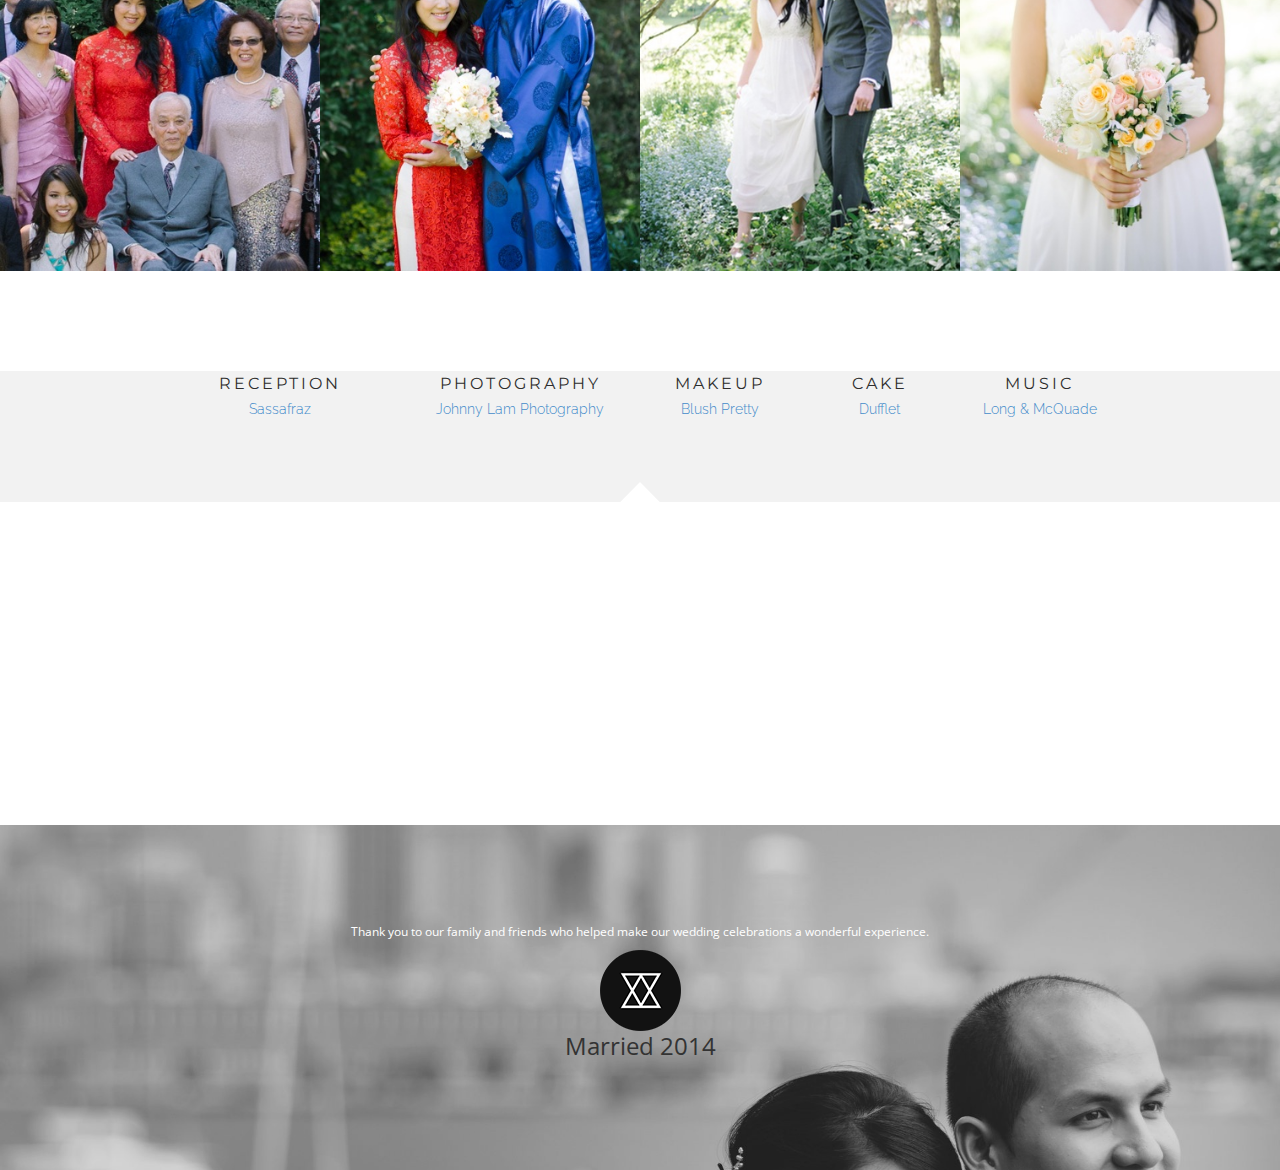
==== commit 0b44e42d: "Change background" ====
--- a/index.html
+++ b/index.html
@@ -332,17 +332,17 @@
 	<section class="inner-section pad-top pad-bottom white-bg">
 		<div class="container">
 			<div class="row">
-				<div class="col-md-8 col-md-offset-2 text-center hero-caps animated" data-fx="fadeInUpBig">
+				<div class="col-md-10 col-md-offset-1 text-center hero-caps animated" data-fx="fadeInUpBig">
 						<img alt="trinity" title="trinity" class="logo-badge" src="images/badge.png"/>
 						<h1 class="color"><span>Sydney</span></h1>
-						<h3 class="dark">We are trinity, a design studio based in London. We create simple &amp; beautiful websites, graphics, brands, logos and idents. We are a small team of creative people. Our works will speak more about us.</h3>
+						<h3 class="dark"> Thank you to our family &amp; friends from around the world from Sydney, London, New York, Toronto, Paris, Toulouse, Singapore, Johor Baru and Penang. We were truly blessed to have so many of our loved ones gathered to witness the official celebration of our mutual commitment, unity &amp; love.</h3>
 
 						<div class="liner-wide text-center"><span class="color-bg"></span></div>
 				</div>
 			</div>
 			<div class="row">
-				<div class="col-md-8 col-md-offset-2 animated" data-fx="fadeInUpBig">
-					<p>Lorem ipsum dolor sit amet, consectetur adipisicing elit, sed do eiusmod tempor incididunt ut labore et dolore magna aliqua. Ut enim ad minim veniam, quis nostrud exercitation ullamco laboris nisi ut aliquip ex ea commodo consequat. Duis aute irure dolor in reprehenderit in voluptate velit esse cillum dolore eu fugiat nulla pariatur. Excepteur sint occaecat cupidatat non proident, sunt in culpa qui officia deserunt</p>
+				<div class="col-md-10 col-md-offset-1 animated" data-fx="fadeInUpBig">
+					<p><strong>15th March 2014</strong> It was a sunny and calm Saturday morning, with Adeline getting ready with her bridesmaids Christine &amp; Nathalie at her family home on the North Shore and Mike and his groomsmen Dan &amp; Matt preparing for the day ahead in an apartment nearby - with suits, shiny shoes and glass of whiskey in hand to calm the nerves. The wedding ceremony - intimate, teary and personal, took place at St Francis Xavier Catholic church in Lavender Bay and was celebrated by Fr John Hodgson - the parish priest from Adeline's childhood days. To commemorate Adeline's Chinese culture, family and close friends gathered back at her home for a traditional tea ceremony and buffet lunch. The bridal party were then whisked away by limousine to the serene and magical McKell Park in Darling Point for wedding photos. The celebrations &amp; fun continued at Zest Waterfront in Point Piper with a slight moment of rain, followed by rainbows and picturesque views of the Sydney harbour. It is hard to describe the overwhelming feeling of seeing the efforts of months of planning and organisation finally come together! Thank you to our family &amp; friends for your presence and kind words words of support - we will always remember our wedding day with fond memories and we are both extremely grateful that you were part of this special moment in our lives!</p>
 				</div>
 			</div>
 			
@@ -432,7 +432,7 @@
 				</div>
 
 				<div class="col-md-3">
-					<h3 class="promo-heading dark">Venue</h3>
+					<h3 class="promo-heading dark">Reception</h3>
 					<p class="dark"><a href="http://www.zest.net.au/" target="_blank">Zest</a></p>
 				</div>
         		<div class="col-md-3">
@@ -482,9 +482,13 @@
 	<section class="separator-overlay pad-top pad-bottom">
 
 		
-        
-		<h1 class="white">Featured Video</h1>
+        <div class="row">
+        	<div class="col-md-6  col-md-offset-1">
+        		<h1 class="dark">Featured Video</h1>
 		<iframe src="http://player.vimeo.com/video/100083397" width="625" height="351" webkitallowfullscreen mozallowfullscreen allowfullscreen></iframe>
+        	</div>
+       	</div>
+		
 
 	</section>
 	<!-- inner-section : ends -->
@@ -581,34 +585,32 @@
 
 	<!-- inner-section:starts -->
 	<section id="service-list-wrap" class="inner-section silver-bg service-list-wrap pad-bottom-half">
-		<div class="container  text-center">
+		<div class="container text-center">
 
 
         	<!-- service-item-carousel : starts -->
-        	<div class="col-md-12">
-				<h3 class="promo-heading dark">Flowers</h3>
-				<p class="dark">Lorem ipsum dolor sit amet, consectetur adipisicing elit, sed do eiusmod tempor.</p>
-			</div>
-
-			<div class="col-md-12">
-				<h3 class="promo-heading dark">Photography</h3>
-				<p class="dark">Lorem ipsum dolor sit amet, consectetur adipisicing elit, sed do eiusmod tempor.</p>
-			</div>
-
-			<div class="col-md-12">
-				<h3 class="promo-heading dark">Venue</h3>
-				<p class="dark">Lorem ipsum dolor sit amet, consectetur adipisicing elit, sed do eiusmod tempor.</p>
-			</div>
-
-			<div class="col-md-12">
-				<h3 class="promo-heading dark">Music</h3>
-				<p class="dark">Lorem ipsum dolor sit amet, consectetur adipisicing elit, sed do eiusmod tempor.</p>
-			</div>
-
-			<div class="col-md-12">
-				<h3 class="promo-heading dark">Cake</h3>
-				<p class="dark">Lorem ipsum dolor sit amet, consectetur adipisicing elit, sed do eiusmod tempor.</p>
-			</div>
+        	<div class="row">
+				<div class="col-md-3">
+					<h3 class="promo-heading dark">Reception</h3>
+					<p class="dark"><a href="http://www.sassafraz.ca/weddings/weddings.aspx" target="_blank">Sassafraz</a></p>
+				</div>
+        		<div class="col-md-3">
+					<h3 class="promo-heading dark">Photography</h3>
+					<p class="dark"><a href="http://johnnylamphoto.com/" target="_blank">Johnny Lam Photography</a></p>
+				</div>
+        		<div class="col-md-2">
+					<h3 class="promo-heading dark">Makeup</h3>
+					<p class="dark"><a href="http://blushpretty.com/" target="_blank">Blush Pretty</a></p>
+				</div>
+        		<div class="col-md-2">
+					<h3 class="promo-heading dark">Cake</h3>
+					<p class="dark"><a href="http://www.dufflet.com/" target="_blank">Dufflet</a></p>
+				</div>
+				<div class="col-md-2">
+					<h3 class="promo-heading dark">Music</h3>
+					<p class="dark"><a href="http://www.long-mcquade.com/content/4/" target="_blank">Long & McQuade</a></p>
+				</div>
+			</div>			
 
 			<!-- service-item-carousel : ends -->	
 
--- a/stylesheets/main.css
+++ b/stylesheets/main.css
@@ -1284,7 +1284,7 @@
 }
 
 .testimonial{
-	background: url('../images/wedding/footer_background-3.jpg') 0% 20% no-repeat fixed;
+	background: url('../images/wedding/footer_background-a.jpg') 0% 00% no-repeat fixed;
 	background-size: cover;
 }
 
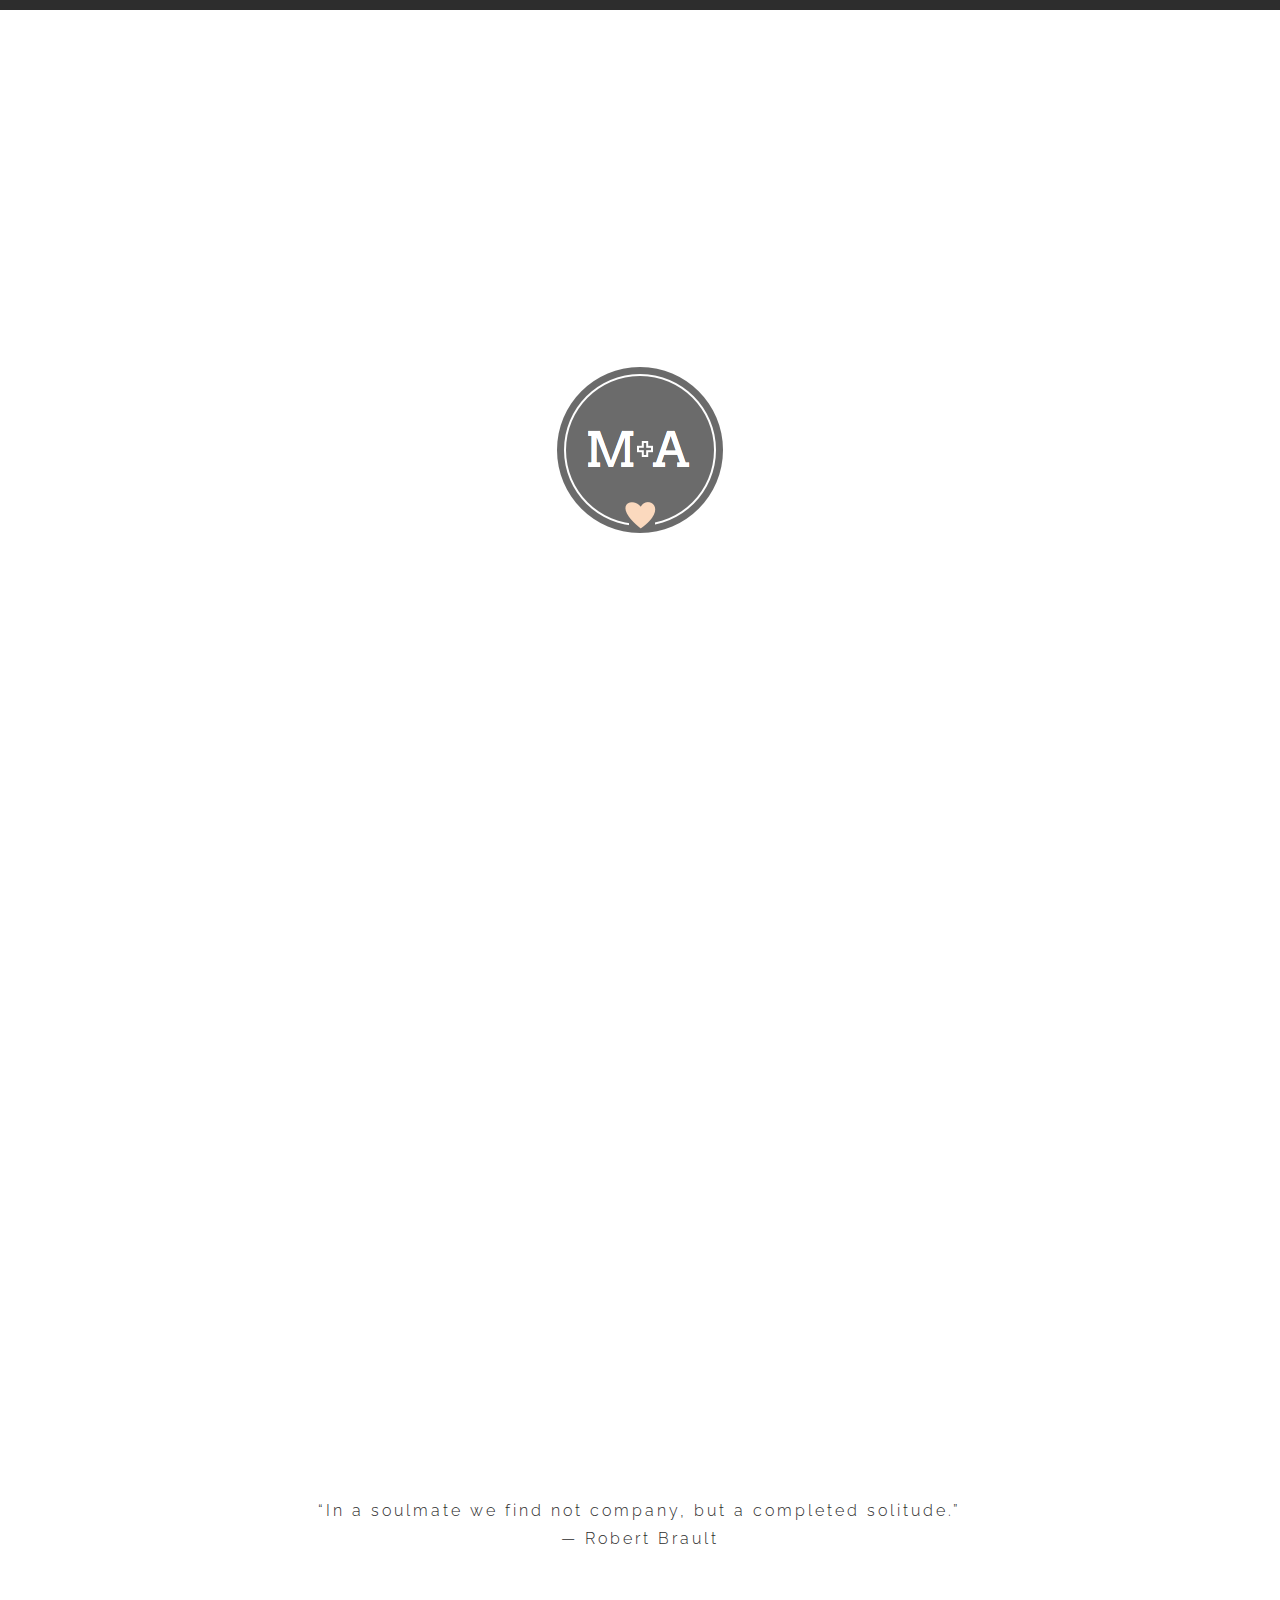
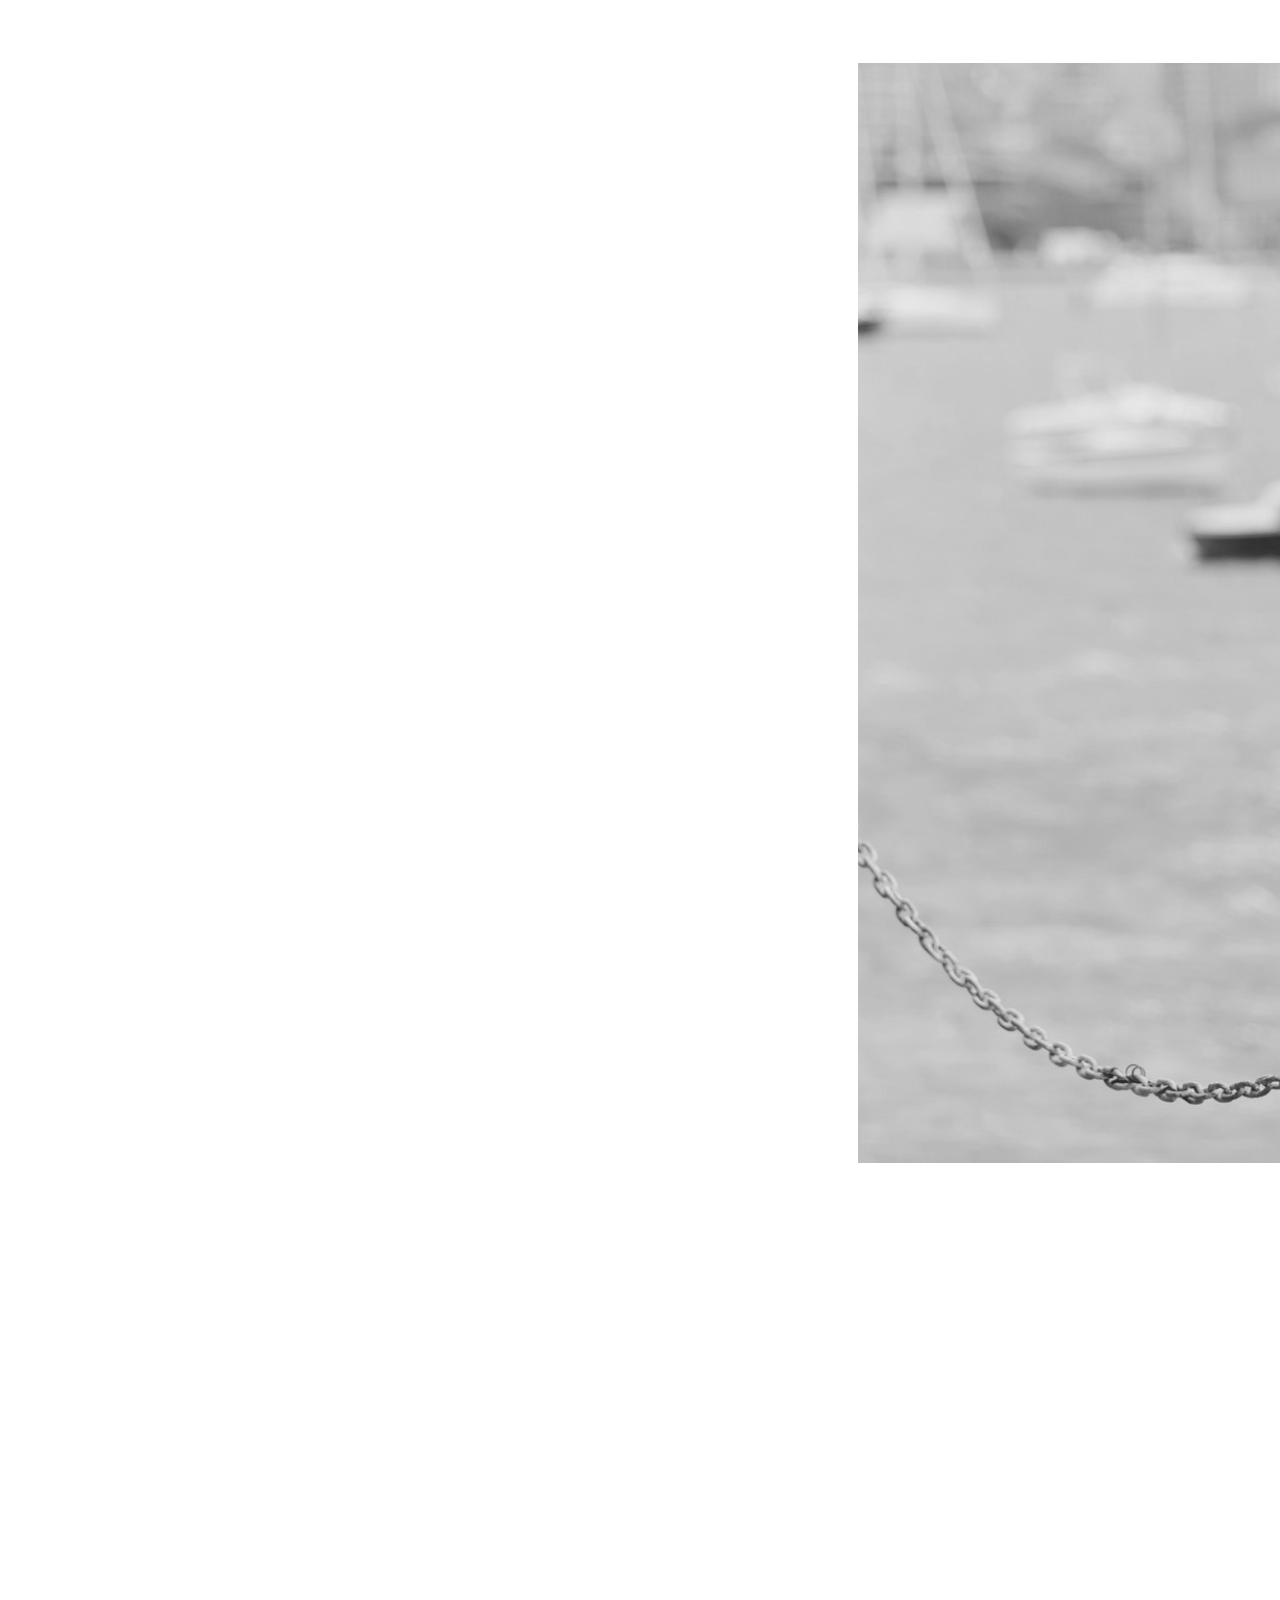
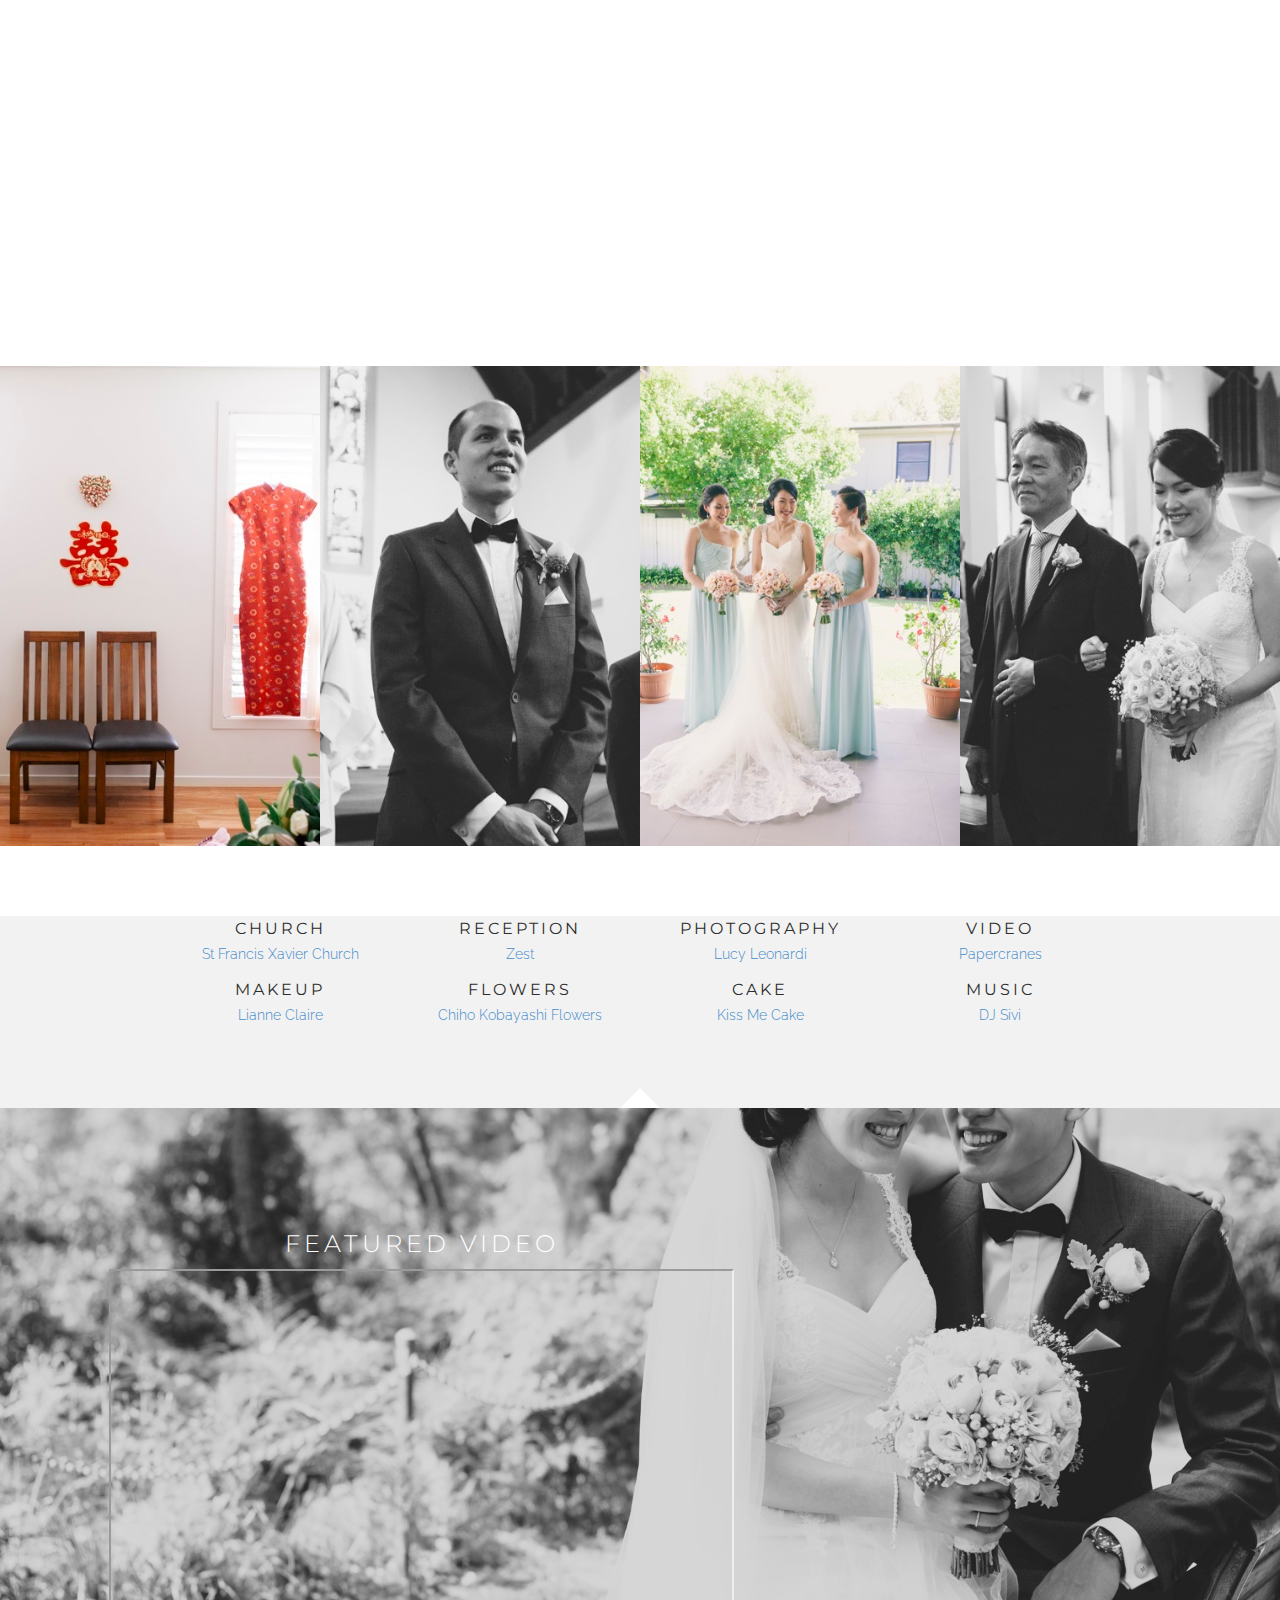
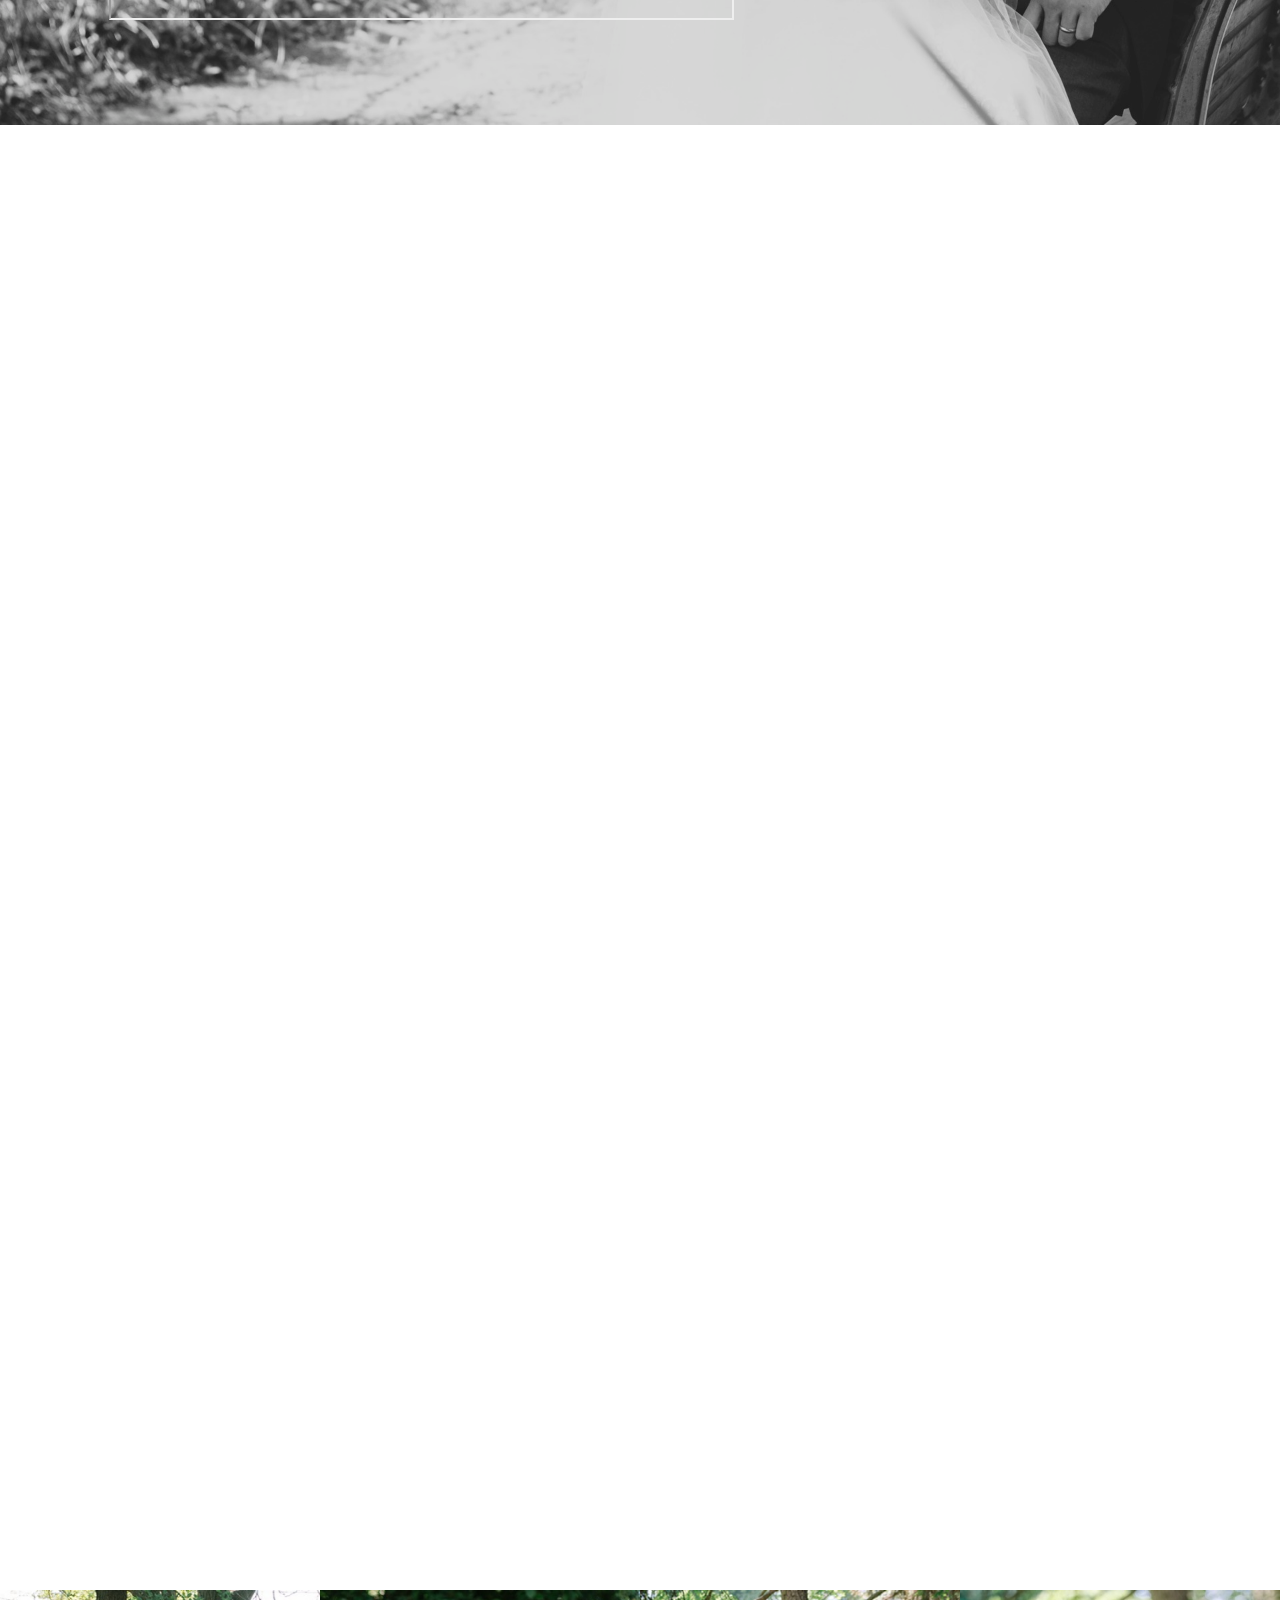
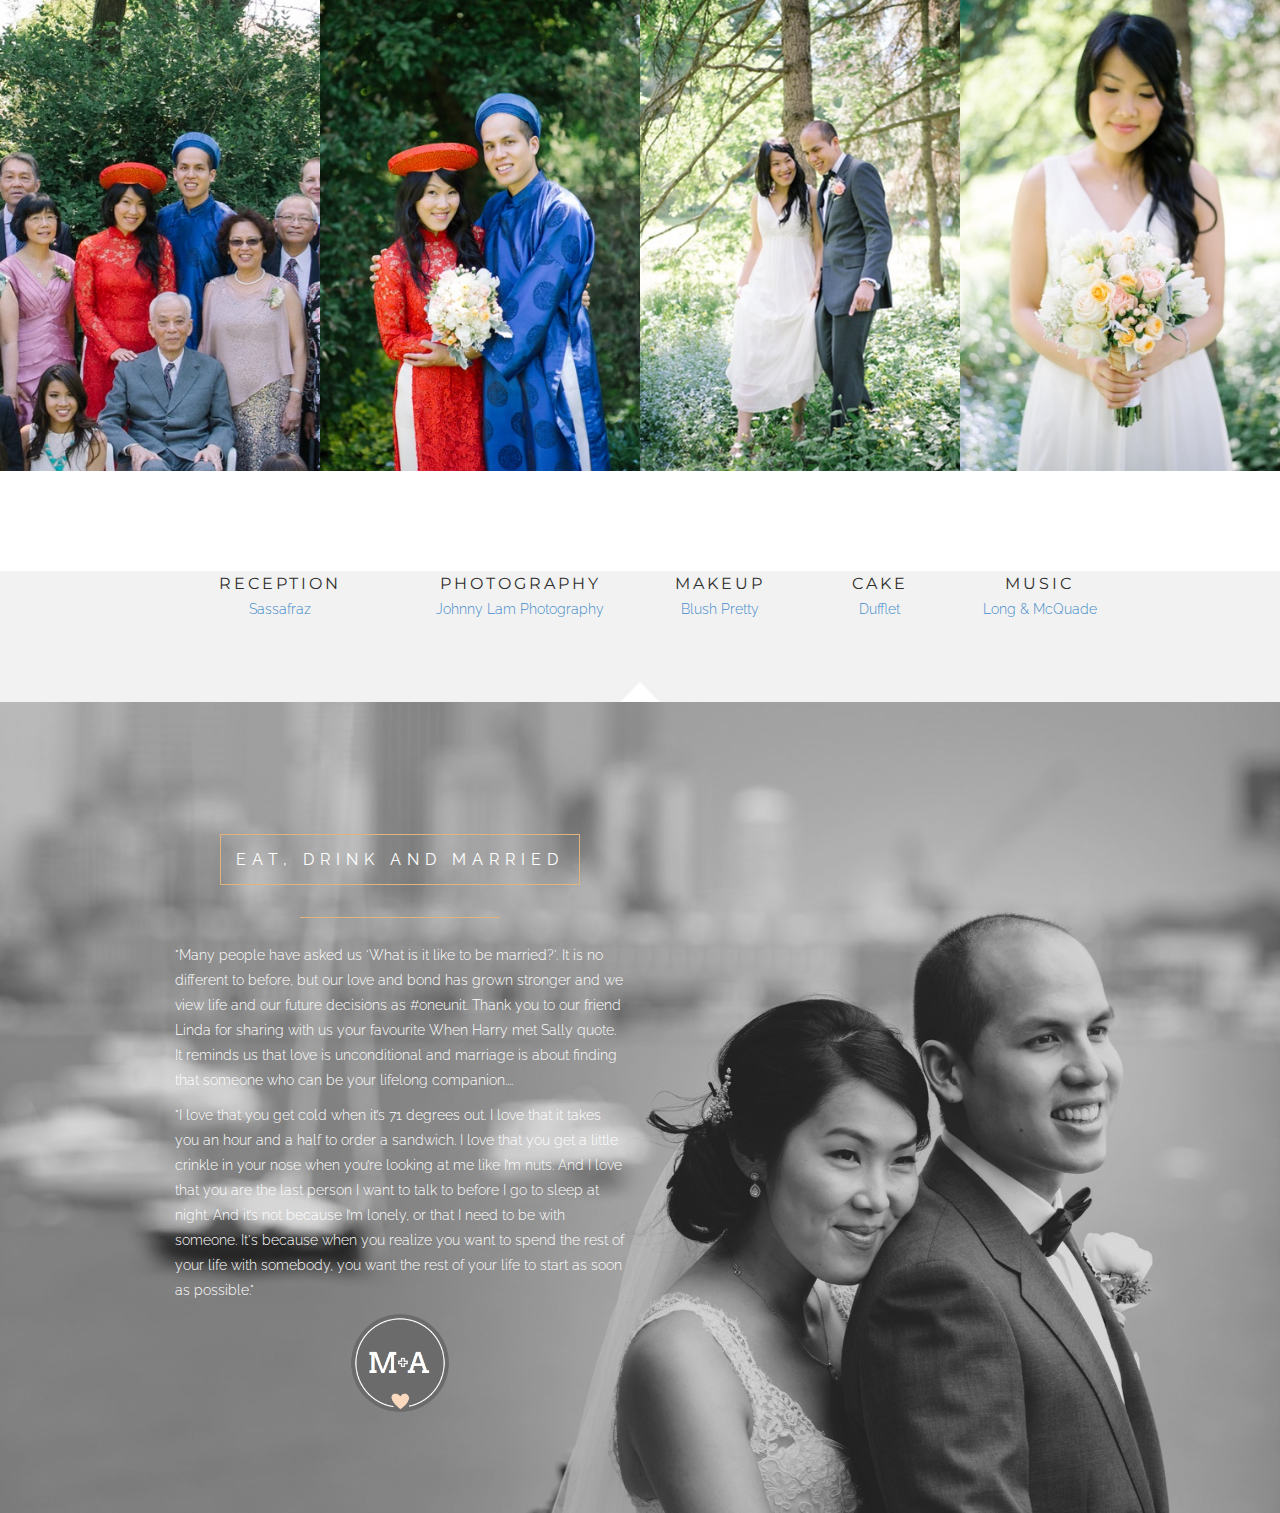
==== commit ffaf38f8: "Near final" ====
--- a/index.html
+++ b/index.html
@@ -2,10 +2,10 @@
 <html lang="en">
 <head>
 <meta charset="utf-8">
-<title>M&A Wedding 2014</title>
+<title>M&amp;A Wedding 2014</title>
 <meta name="viewport" content="width=device-width, initial-scale=1.0">
-<meta name="description" content="M&A Wedding - Sydney and Toronto Wedding and everything in between #addymikewedding">
-<meta name="author" content="Mike & Addy">
+<meta name="description" content="M&amp;A Wedding - Sydney and Toronto Wedding and everything in between #addymikewedding">
+<meta name="author" content="Mike &amp; Addy">
 
 <!-- Standard Favicon--> 
 <link rel="shortcut icon" href="images/favicon/favicon.ico">
@@ -93,8 +93,8 @@
 				<div class="row">
 
 						<article class="col-md-6 text-left">
-						    <img alt="trinity" title="trinity" class="img-responsive" src="images/toplogo.png"/>
-						    <h6 class="brand dark"><span>M&A Wedding</span></h6>
+						    <img class="img-responsive" src="images/toplogo.png"/>
+						    <h6 class="brand dark"><span>M&amp;A Wedding</span></h6>
 						</article>
 
 						<article class="col-md-6 text-right">
@@ -127,11 +127,11 @@
 <header id="intro-header" class="intro-header">
 	<div class="row">
 						<article class="col-md-3 text-left">
-						    	<a href="index.html"><img alt="trinity" title="trinity" class="home-logo img-responsive" src="images/logo.png"/></a>
+						    	<a href="index.html"><img class="home-logo img-responsive" src="images/logo.png"/></a>
 						</article>
 						<article class="col-md-9 text-right">
 						    	<ul class="intro-nav  intro-nav-white-text">
-								<li><a href="#" class="trigger-toppanel"><img alt="trinity" title="trinity" src="images/menu-white.png"/></a></li>
+								<li><a href="#" class="trigger-toppanel"><img src="images/menu-white.png"/></a></li>
 							</ul>
 						</article>
 	</div>
@@ -153,7 +153,7 @@
 
 				<div class="trans-dark  full-height">
 					<div class="valign">
-						<h1 class="white"><span class="color-bg white">Sydney</span></h1>
+						<h1 class="white"><span class="color-bg white-text">Sydney</span></h1>
 						<div class="hero-caps-button">
 							<a class="btn btn-trinity btn-trinity-white scroll" href="#sydney">See More</a>
 						</div>
@@ -165,7 +165,7 @@
 			<div class="item intro-06-carousel-item intro-06-carousel-item-02  text-center full-height">
 				<div class="trans-dark  full-height">
 					<div class="valign">
-						<h1 class="white"><span class="color-bg white">Toronto</span></h1>
+						<h1 class="white"><span class="color-bg white-text">Toronto</span></h1>
 						<div class="hero-caps-button">
 							<a class="btn btn-trinity btn-trinity-white scroll" href="#toronto">See More</a>
 						</div>
@@ -177,7 +177,7 @@
 			<div class="item intro-06-carousel-item intro-06-carousel-item-03  text-center full-height">
 				<div class="trans-dark  full-height">
 					<div class="valign">
-						<h1 class="white"><span class="color-bg white">Our Story</span></h1>
+						<h1 class="white"><span class="color-bg white-text">Our Story</span></h1>
 						<div class="hero-caps-button">
 							<a class="btn btn-trinity btn-trinity-white scroll" href="#story">See More</a>
 						</div>
@@ -206,7 +206,7 @@
 	<div class="container">
 		<div class="row">
 				<article class="col-md-2 text-left">
-				    	<img alt="M&A Wedding" title="M&A Wedding" class="main-logo img-responsive" src="images/main-logo.png"/>
+				    	<img alt="M&A Wedding" title="M&A Wedding" class="main-logo img-responsive" src="images/logo-dark@2x.png" width="60"/>
 				</article>
 				<article class="col-md-10 text-right">
 				    	<ul class="standard-nav standard-nav-dark-text">
@@ -233,16 +233,20 @@
 		<div class="container">
 			<div class="row">
 				<div class="col-md-8 col-md-offset-2 text-center hero-caps animated" data-fx="fadeInUpBig">
-						<img alt="trinity" title="trinity" class="logo-badge" src="images/badge.png"/>
 						<h1 class="color"><span>Our Story</span></h1>
-						<h3 class="dark">We grew up on opposite sides of the world but we found each other in London, UK.</h3>
+						<h3 class="dark">We grew up on opposite sides of the world but found each other somewhere in between...</h3>
 
 						<div class="liner-wide text-center"><span class="color-bg"></span></div>
 				</div>
 			</div>
 			<div class="row">
-				<div class="col-md-8 col-md-offset-2 animated" data-fx="fadeInUpBig">
-					<p>Lorem ipsum dolor sit amet, consectetur adipisicing elit, sed do eiusmod tempor incididunt ut labore et dolore magna aliqua. Ut enim ad minim veniam, quis nostrud exercitation ullamco laboris nisi ut aliquip ex ea commodo consequat. Duis aute irure dolor in reprehenderit in voluptate velit esse cillum dolore eu fugiat nulla pariatur. Excepteur sint occaecat cupidatat non proident, sunt in culpa qui officia deserunt</p>
+				<div class="col-md-10 col-md-offset-1 animated" data-fx="fadeInUpBig">
+					<p>Two adventurous Canadian & Australian souls wandered to London, one in 2008 and one in 2010 to live, travel and explore the world. Unexpectedly meeting in 2011 through mutual friends, Michael & Adeline had an instant connection - enjoying each other's sense of humour, spending time cooking together and recreating their parents' home cooked meals, running in Regents Park to the Regents Canal and seeing new parts of the world together. Time passed and their relationship strengthened, with a realisation that though they had grown up on opposite sides of the world in Northern & Southern hemispheres, they shared common values and similar aspirations in life. Two years later in 2013, Michael proposed to Adeline sky high at the Shard in London. In 2014 they begin the rest of their lives together and celebrate their love in the places where they were taught how to love by their own families - in Australia and Canada.</p>
+				</div>
+			</div>
+			<div class="row">
+				<div class="col-md-10 col-md-offset-1 text-center hero-caps" >
+						<h3 class="dark">“In a soulmate we find not company, but a completed solitude.”  <br/>― Robert Brault</h3>
 				</div>
 			</div>
 			
@@ -260,10 +264,10 @@
 				<div class="col-md-8 news-block-wrap white-bg">
 					
 					<div class="row">
-						<article class="col-md-6 col-md-offset-10 text-left news-block">
+						<article class="col-md-9 col-md-offset-10 text-left news-block">
 							<div class="news-block-inner silver-bg animated" data-fx="fadeInLeftBig">
-								<h6 class="white">Through the years</h6>
-								<h3 class="promo-heading white">See them growing up with their family and friends and with each other.</h3>
+								<h6 class="white-text">Through the years</h6>
+								<h3 class="promo-heading white-text">See them growing up with their family and friends and with each other.</h3>
 								<iframe width="500" height="281" src="http://www.youtube.com/embed/poz2AFyykGI?rel=0" frameborder="0"  webkitallowfullscreen mozallowfullscreen allowfullscreen></iframe>
 							</div>
 						</article>
@@ -273,10 +277,10 @@
 
 
 					<div class="row">
-						<article class="col-md-6 col-md-offset-10 text-left news-block">
+						<article class="col-md-9 col-md-offset-10 text-left news-block">
 							<div class="news-block-inner silver-bg animated" data-fx="fadeInRightBig">
-								<h6 class="white">March 2, 2013</h6>
-								<h3 class="promo-heading white">The day she said "Yes".</h3>
+								<h6 class="white-text">March 2, 2013</h6>
+								<h3 class="promo-heading white-text">The day she said "Yes".</h3>
 								
 								<iframe src="http://player.vimeo.com/video/73581172?color=9ce6bc" width="500" height="281" frameborder="0" webkitallowfullscreen mozallowfullscreen allowfullscreen></iframe>
 								<p><a href="http://youtu.be/DAcNU-Nc6vo" target="_blank">Curious about what was on her iPad?</a></p>
@@ -290,35 +294,7 @@
 	<!-- inner-section:ends -->	
 	
 
-	<!-- inner-section : starts -->
-	<section id="stats-carousel-wrap" class="inner-section pad-top pad-bottom stats-carousel-wrap silver-bg">
-		<div class="container text-center">
-
-        	<!-- thumb-carousel : starts -->
-        	<div id="stats-carousel" class="owl-carousel">
-          
-	          <div class="item text-center stats-item">
-	          	<h1 class="dark">2</h1>
-	          	<h3><span class="dark">Celebrations</span></h3>
-	          </div>
-          
-	          <div class="item text-center stats-item">
-	          	<h1 class="dark">180</h1>
-	          	<h3><span class="dark">Guests</span></h3>
-	          </div>
-          
-	          <div class="item text-center stats-item">
-	          	<h1 class="dark">45K</h1>
-	          	<h3><span class="dark">Kilometres</span></h3>
-	          </div>
-
-
-        	</div>
-        	<!-- thumb-carousel : ends -->
-
-        </div>
-    </section>
-	<!-- inner-section : ends -->
+
 
 
 </section>
@@ -329,11 +305,10 @@
 <section id="sydney" class="page page-section sydney">
 
 	<!-- inner-section:starts -->
-	<section class="inner-section pad-top pad-bottom white-bg">
+	<section class="inner-section pad-top pad-bottom ">
 		<div class="container">
-			<div class="row">
+			<div class="row ">
 				<div class="col-md-10 col-md-offset-1 text-center hero-caps animated" data-fx="fadeInUpBig">
-						<img alt="trinity" title="trinity" class="logo-badge" src="images/badge.png"/>
 						<h1 class="color"><span>Sydney</span></h1>
 						<h3 class="dark"> Thank you to our family &amp; friends from around the world from Sydney, London, New York, Toronto, Paris, Toulouse, Singapore, Johor Baru and Penang. We were truly blessed to have so many of our loved ones gathered to witness the official celebration of our mutual commitment, unity &amp; love.</h3>
 
@@ -358,57 +333,57 @@
           
 	          <div class="item">
 	          	<a  class="venobox" data-gall="thumb-gallery"  href="images/wedding/sydney/sydney_01.jpg">
-	          		<img alt="trinity" title="trinity" class="img-responsive gallery-item" src="images/wedding/sydney/thumbs/sydney_01.jpg" />
-	          		<div class="thumb-title"><h5><span>title here</span></h5></div>
+	          		<img class="img-responsive gallery-item" src="images/wedding/sydney/thumbs/sydney_01.jpg" />
+	          		
 	          	</a>
 	          </div>
 
 	          <div class="item">
 	          	<a  class="venobox" data-gall="thumb-gallery"  href="images/wedding/sydney/sydney_05.jpg">
-	          		<img alt="trinity" title="trinity" class="img-responsive gallery-item" src="images/wedding/sydney/thumbs/sydney_05.jpg"/>
-	          		<div class="thumb-title"><h5><span>title here</span></h5></div>
+	          		<img class="img-responsive gallery-item" src="images/wedding/sydney/thumbs/sydney_05.jpg"/>
+	          		
 	          	</a>
 	          </div>
 
 	          <div class="item">
 	          	<a  class="venobox" data-gall="thumb-gallery"  href="images/wedding/sydney/sydney_03.jpg">
-	          		<img alt="trinity" title="trinity" class="img-responsive gallery-item"  src="images/wedding/sydney/thumbs/sydney_03.jpg"/>
-	          		<div class="thumb-title"><h5><span>title here</span></h5></div>
+	          		<img class="img-responsive gallery-item"  src="images/wedding/sydney/thumbs/sydney_03.jpg"/>
+	          		
 	          	</a>
 	          </div>
 
 	          <div class="item">
 	          	<a  class="venobox" data-gall="thumb-gallery"  href="images/wedding/sydney/sydney_06.jpg">
-	          		<img alt="trinity" title="trinity" class="img-responsive gallery-item" src="images/wedding/sydney/thumbs/sydney_06.jpg"/>
-	          		<div class="thumb-title"><h5><span>title here</span></h5></div>
+	          		<img class="img-responsive gallery-item" src="images/wedding/sydney/thumbs/sydney_06.jpg"/>
+	          		
 	          	</a>
 	          </div>
 
 	          <div class="item">
 	          	<a  class="venobox" data-gall="thumb-gallery"  href="images/wedding/sydney/sydney_02.jpg">
-	          		<img alt="trinity" title="trinity" class="img-responsive gallery-item" src="images/wedding/sydney/thumbs/sydney_02.jpg"/>
-	          		<div class="thumb-title"><h5><span>title here</span></h5></div>
+	          		<img class="img-responsive gallery-item" src="images/wedding/sydney/thumbs/sydney_02.jpg"/>
+	          		
 	          	</a>
 	          </div>	          
 
 	          <div class="item">
 	          	<a  class="venobox" data-gall="thumb-gallery"  href="images/wedding/sydney/sydney_04.jpg">
-	          		<img alt="trinity" title="trinity" class="img-responsive gallery-item" src="images/wedding/sydney/thumbs/sydney_04.jpg"/>
-	          		<div class="thumb-title"><h5><span>title here</span></h5></div>
+	          		<img class="img-responsive gallery-item" src="images/wedding/sydney/thumbs/sydney_04.jpg"/>
+	          		
 	          	</a>
 	          </div>				
 
 	          <div class="item">
 	          	<a  class="venobox" data-gall="thumb-gallery"  href="images/wedding/sydney/sydney_07.jpg">
-	          		<img alt="trinity" title="trinity" class="img-responsive gallery-item" src="images/wedding/sydney/thumbs/sydney_07.jpg"/>
-	          		<div class="thumb-title"><h5><span>title here</span></h5></div>
+	          		<img class="img-responsive gallery-item" src="images/wedding/sydney/thumbs/sydney_07.jpg"/>
+	          		
 	          	</a>
 	          </div>
 
 	          <div class="item">
 	          	<a  class="venobox" data-gall="thumb-gallery"  href="images/wedding/sydney/sydney_08.jpg">
-	          		<img alt="trinity" title="trinity" class="img-responsive" src="images/wedding/sydney/thumbs/sydney_08.jpg"/>
-	          		<div class="thumb-title"><h5><span>title here</span></h5></div>
+	          		<img class="img-responsive" src="images/wedding/sydney/thumbs/sydney_08.jpg"/>
+	          		
 	          	</a>
 	          </div>
 
@@ -484,8 +459,8 @@
 		
         <div class="row">
         	<div class="col-md-6  col-md-offset-1">
-        		<h1 class="dark">Featured Video</h1>
-		<iframe src="http://player.vimeo.com/video/100083397" width="625" height="351" webkitallowfullscreen mozallowfullscreen allowfullscreen></iframe>
+        		<h1 class="white-text">Featured Video</h1>
+				<iframe src="http://player.vimeo.com/video/100083397" width="625" height="351" webkitallowfullscreen mozallowfullscreen allowfullscreen></iframe>
         	</div>
        	</div>
 		
@@ -508,17 +483,27 @@
 	<section class="inner-section pad-top pad-bottom white-bg">
 		<div class="container">
 			<div class="row">
-				<div class="col-md-8 col-md-offset-2 text-center hero-caps animated" data-fx="fadeInUpBig">
-						<img alt="trinity" title="trinity" Desiclass="logo-badge" src="images/badge.png"/>
+				<div class="col-md-10 col-md-offset-1 text-center hero-caps animated" data-fx="fadeInUpBig">
 						<h1 class="color"><span>Toronto</span></h1>
-						<h3 class="dark">We are trinity, a design studio based in London. We create simple &amp; beautiful websites, graphics, brands, logos and idents. We are a small team of creative people. Our works will speak more about us.</h3>
+						<h3 class="dark">Double wedding happiness, twice the fun! We were lucky and fortunate to celebrate our love for the second time in Toronto with family and friends from around Canada, the USA, UK and Australia joining us for Wedding 2.0.</h3>
 
 						<div class="liner-wide text-center"><span class="color-bg"></span></div>
 				</div>
 			</div>
 			<div class="row">
-				<div class="col-md-8 col-md-offset-2 animated" data-fx="fadeInUpBig">
-					<p>Lorem ipsum dolor sit amet, consectetur adipisicing elit, sed do eiusmod tempor incididunt ut labore et dolore magna aliqua. Ut enim ad minim veniam, quis nostrud exercitation ullamco laboris nisi ut aliquip ex ea commodo consequat. Duis aute irure dolor in reprehenderit in voluptate velit esse cillum dolore eu fugiat nulla pariatur. Excepteur sint occaecat cupidatat non proident, sunt in culpa qui officia deserunt</p>
+				<div class="col-md-10 col-md-offset-1 animated" data-fx="fadeInUpBig">
+					<p><strong>31st May 2014</strong> Wedding's in Michael's extended family are indeed a true love story. Aunties and uncles come together months before the big day to plan and organize. For this particular wedding occasion, there was a DIY backyard marquee, beautiful handmade flowers and decorations, delicious Vietnamese cuisine for lunch and who can't forget Michael's favourite suckling pig - it is amazing to witness families unite with 'all hands on deck'. To pay tribute to Michael's Vietnamese heritage and culture, a special tea ceremony was held in his Aunty Mai &amp; Uncle Khai's house where tea was served as a sign of respect and gratitude to Michael's grandfather, parents, aunts &amp; uncles and Adeline's parents. Michael's cousins also came together to give their well wishes and words of wisdom.</p>
+					<br />
+					<div class="text-center">
+						<iframe src="http://player.vimeo.com/video/103061086" width="500" height="280" webkitallowfullscreen mozallowfullscreen allowfullscreen></iframe>
+					</div>
+					<br />
+
+					<p> Post the sumptuous feast, the happy couple took some photos in the ethereal James Gardens in nearby Etobicoke. More close family and friends joined in the wedding dinner celebration at Sassafraz in Toronto, with speeches from the bride &amp; groom's fathers, Michael's primary school friend Manoj and Adeline's Sydney friend Linda. Michael also said a few words to express his thanks to everyone for their generosity &amp; sharing in the start of the newlywed's life together. The night ended with dance floor fun and many of Michael's family members posing with the wedding cake to reminisce about their own nuptials! With sincere appreciation, thank you to everyone who brought joy to our day and happiness to our lives. Love &amp; blessings!</p>
+					<br />
+					<div class="text-center">
+						<iframe src="http://player.vimeo.com/video/103061085" width="500" height="280" webkitallowfullscreen mozallowfullscreen allowfullscreen></iframe>
+					</div>
 				</div>
 			</div>
 			
@@ -535,45 +520,38 @@
 
           		<div class="item">
 		          	<a  class="venobox" data-gall="toronto-gallery"  href="images/wedding/toronto/toronto_01.jpg">
-		          		<img alt="trinity" title="trinity" class="img-responsive gallery-item" src="images/wedding/toronto/thumbs/toronto_01.jpg" />
-		          		<div class="thumb-title"><h5><span>title here</span></h5></div>
+		          		<img class="img-responsive gallery-item" src="images/wedding/toronto/thumbs/toronto_01.jpg" />
 		          	</a>
 	          	</div>
 	          	<div class="item">
 		          	<a  class="venobox" data-gall="toronto-gallery"  href="images/wedding/toronto/toronto_02.jpg">
-		          		<img alt="trinity" title="trinity" class="img-responsive gallery-item" src="images/wedding/toronto/thumbs/toronto_02.jpg" />
-		          		<div class="thumb-title"><h5><span>title here</span></h5></div>
+		          		<img class="img-responsive gallery-item" src="images/wedding/toronto/thumbs/toronto_02.jpg" />
 		          	</a>
 	          	</div>
 	          	
 	          	<div class="item">
 		          	<a  class="venobox" data-gall="toronto-gallery"  href="images/wedding/toronto/toronto_04.jpg">
-		          		<img alt="trinity" title="trinity" class="img-responsive gallery-item" src="images/wedding/toronto/thumbs/toronto_04.jpg" />
-		          		<div class="thumb-title"><h5><span>title here</span></h5></div>
+		          		<img class="img-responsive gallery-item" src="images/wedding/toronto/thumbs/toronto_04.jpg" />
 		          	</a>
 	          	</div>
 	          	<div class="item">
 		          	<a  class="venobox" data-gall="toronto-gallery"  href="images/wedding/toronto/toronto_03.jpg">
-		          		<img alt="trinity" title="trinity" class="img-responsive gallery-item" src="images/wedding/toronto/thumbs/toronto_03.jpg" />
-		          		<div class="thumb-title"><h5><span>title here</span></h5></div>
+		          		<img class="img-responsive gallery-item" src="images/wedding/toronto/thumbs/toronto_03.jpg" />
 		          	</a>
 	          	</div>
 	          	<div class="item">
 		          	<a  class="venobox" data-gall="toronto-gallery"  href="images/wedding/toronto/toronto_06.jpg">
-		          		<img alt="trinity" title="trinity" class="img-responsive gallery-item" src="images/wedding/toronto/thumbs/toronto_06.jpg" />
-		          		<div class="thumb-title"><h5><span>title here</span></h5></div>
+		          		<img class="img-responsive gallery-item" src="images/wedding/toronto/thumbs/toronto_06.jpg" />
 		          	</a>
 	          	</div>
 	          	<div class="item">
 		          	<a  class="venobox" data-gall="toronto-gallery"  href="images/wedding/toronto/toronto_05.jpg">
-		          		<img alt="trinity" title="trinity" class="img-responsive gallery-item" src="images/wedding/toronto/thumbs/toronto_05.jpg" />
-		          		<div class="thumb-title"><h5><span>title here</span></h5></div>
+		          		<img class="img-responsive gallery-item" src="images/wedding/toronto/thumbs/toronto_05.jpg" />
 		          	</a>
 	          	</div>
 	          	<div class="item">
 		          	<a  class="venobox" data-gall="toronto-gallery"  href="images/wedding/toronto/toronto_07.jpg">
-		          		<img alt="trinity" title="trinity" class="img-responsive gallery-item" src="images/wedding/toronto/thumbs/toronto_07.jpg" />
-		          		<div class="thumb-title"><h5><span>title here</span></h5></div>
+		          		<img class="img-responsive gallery-item" src="images/wedding/toronto/thumbs/toronto_07.jpg" />
 		          	</a>
 	          	</div>
 	          
@@ -620,46 +598,37 @@
 
 
 </section>
-<!-- page:ends -->	  
-<section >
-
-	<!-- inner-section:starts -->
-	<section class="inner-section white-bg">
+
+
+<!-- page:ends -->	    
+<section class="page page-section testimonial no-parallax">
+
+
+	<!-- inner-section:starts -->
+	<section class="separator-overlay pad-top pad-bottom">
 		<div class="container">
 			<div class="row">
-				<div class="col-md-8 col-md-offset-2 text-center hero-caps animated" data-fx="fadeInUpBig">
-						<h3 class="dark">Eat, Drink and Be Married</h3>
+				<div class="col-md-6 text-center hero-caps">
+					<h1 class="color"><span  class="white-text">Eat, Drink and Married</span></h1>
 
 						<div class="liner-wide text-center"><span class="color-bg"></span></div>
 				</div>
 			</div>
-			<div class="row pad-bottom">
-				<div class="col-md-8 col-md-offset-2 animated" data-fx="fadeInUpBig">
-					<p>Tbis was the tag line of our wedding celebrations. Tbis was the tag line of our wedding celebrations. Tbis was the tag line of our wedding celebrations. Tbis was the tag line of our wedding celebrations. </p>
-				</div>
-			</div>
-			
-		</div>
-	</section>	
-	<!-- inner-section:ends -->	
-</section>
-
-
-
-
-
-<!-- page:ends -->	    
-<section class="page page-section separator-section testimonial no-parallax text-center">
-
-
-	<!-- inner-section:starts -->
-	<section class="separator-overlay pad-top pad-bottom">
+			<div class="row">
+				<div class="col-md-6">
+					<p class="white-text">"Many people have asked us 'What is it like to be married?'. It is no different to before, but our love and bond has grown stronger and we view life and our future decisions as #oneunit. Thank you to our friend Linda for sharing with us your favourite When Harry met Sally quote. It reminds us that love is unconditional and marriage is about finding that someone who can be your lifelong companion.... </p>
+					<p class="white-text">"I love that you get cold when it’s 71 degrees out. I love that it takes you an hour and a half to order a sandwich. I love that you get a little crinkle in your nose when you’re looking at me like I’m nuts. And I love that you are the last person I want to talk to before I go to sleep at night. And it’s not because I’m lonely, or that I need to be with someone. It's because when you realize you want to spend the rest of your life with somebody, you want the rest of your life to start as soon as possible."</p>
+				</div>
+
+			</div>
+			<div class="row">
+				<div class="col-md-6 text-center">
+					<img width="100" src="images/logo-dark@2x.png"/>
+				</div>
+			</div>
+		</div>
 
 		
-        <h6 class="white">Thank you to our family and friends who helped make our wedding celebrations a wonderful experience.</h6>
-
-		<img alt="trinity" title="trinity"  src="images/logo-dark.png"/>
-		<h3><span>Married 2014</span></h3>
 
 	</section>
 	<!-- inner-section : ends -->
@@ -703,8 +672,6 @@
 <!-- JS Custom Codes --> 
 <script src="javascripts/parallax-init.js" ></script> 
 <script src="javascripts/animations-init.js"></script> 
-<!-- <script src="javascripts/portfolio-engine.js" ></script>  -->
-<script src="javascripts/form-validation.js" ></script> 
 <script src="javascripts/toppanel.js" ></script> 
 <script src="javascripts/main.js" ></script> 
 
--- a/stylesheets/main.css
+++ b/stylesheets/main.css
@@ -1284,18 +1284,12 @@
 }
 
 .testimonial{
-	background: url('../images/wedding/footer_background-a.jpg') 0% 00% no-repeat fixed;
+	background: url('../images/wedding/footer_background-b.jpg') 0% 0% no-repeat fixed;
 	background-size: cover;
 }
 
-
-.sydney{
-	/*background-color: #C3FFDC;*/
-}
-
-.toronto{
-	
-	/*background-color: #FFC9C6;*/
+.white-text {
+	color: #FFFFFF;
 }
 
 .owl-carousel .owl-item img {
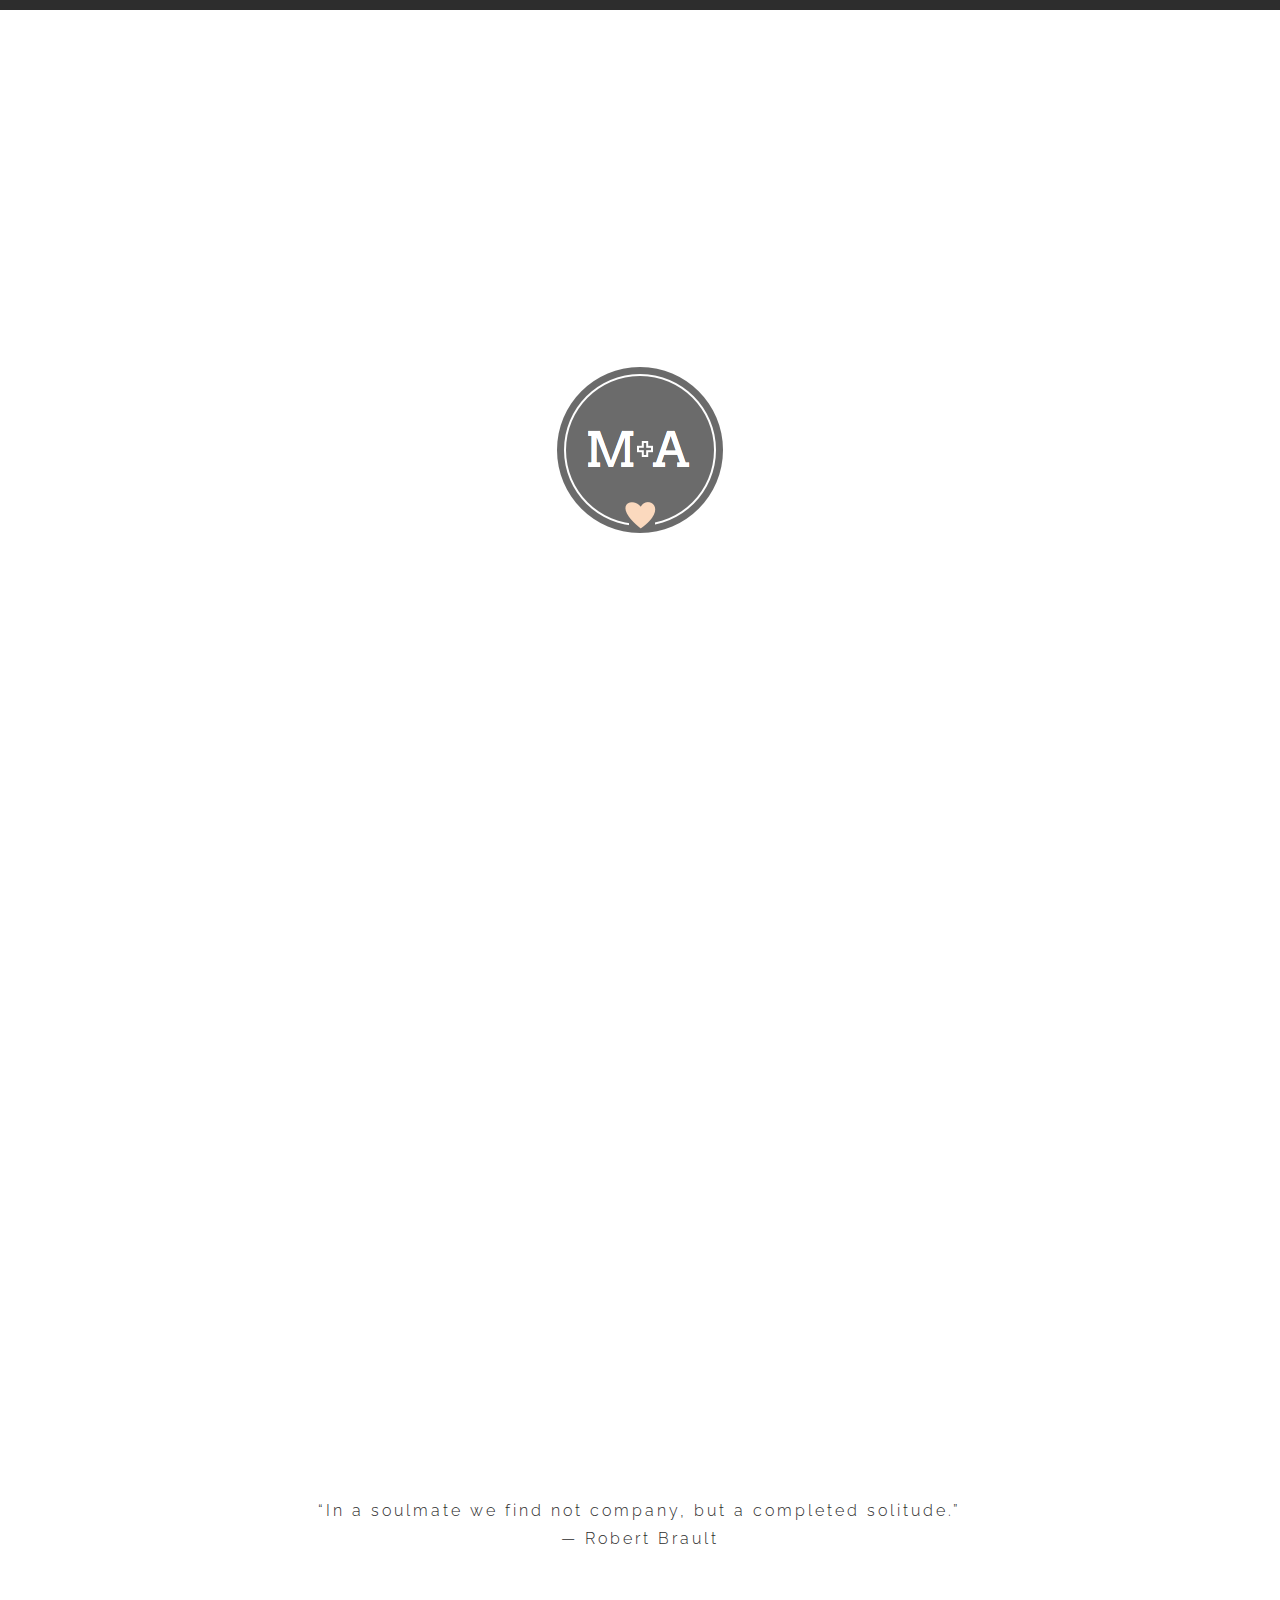
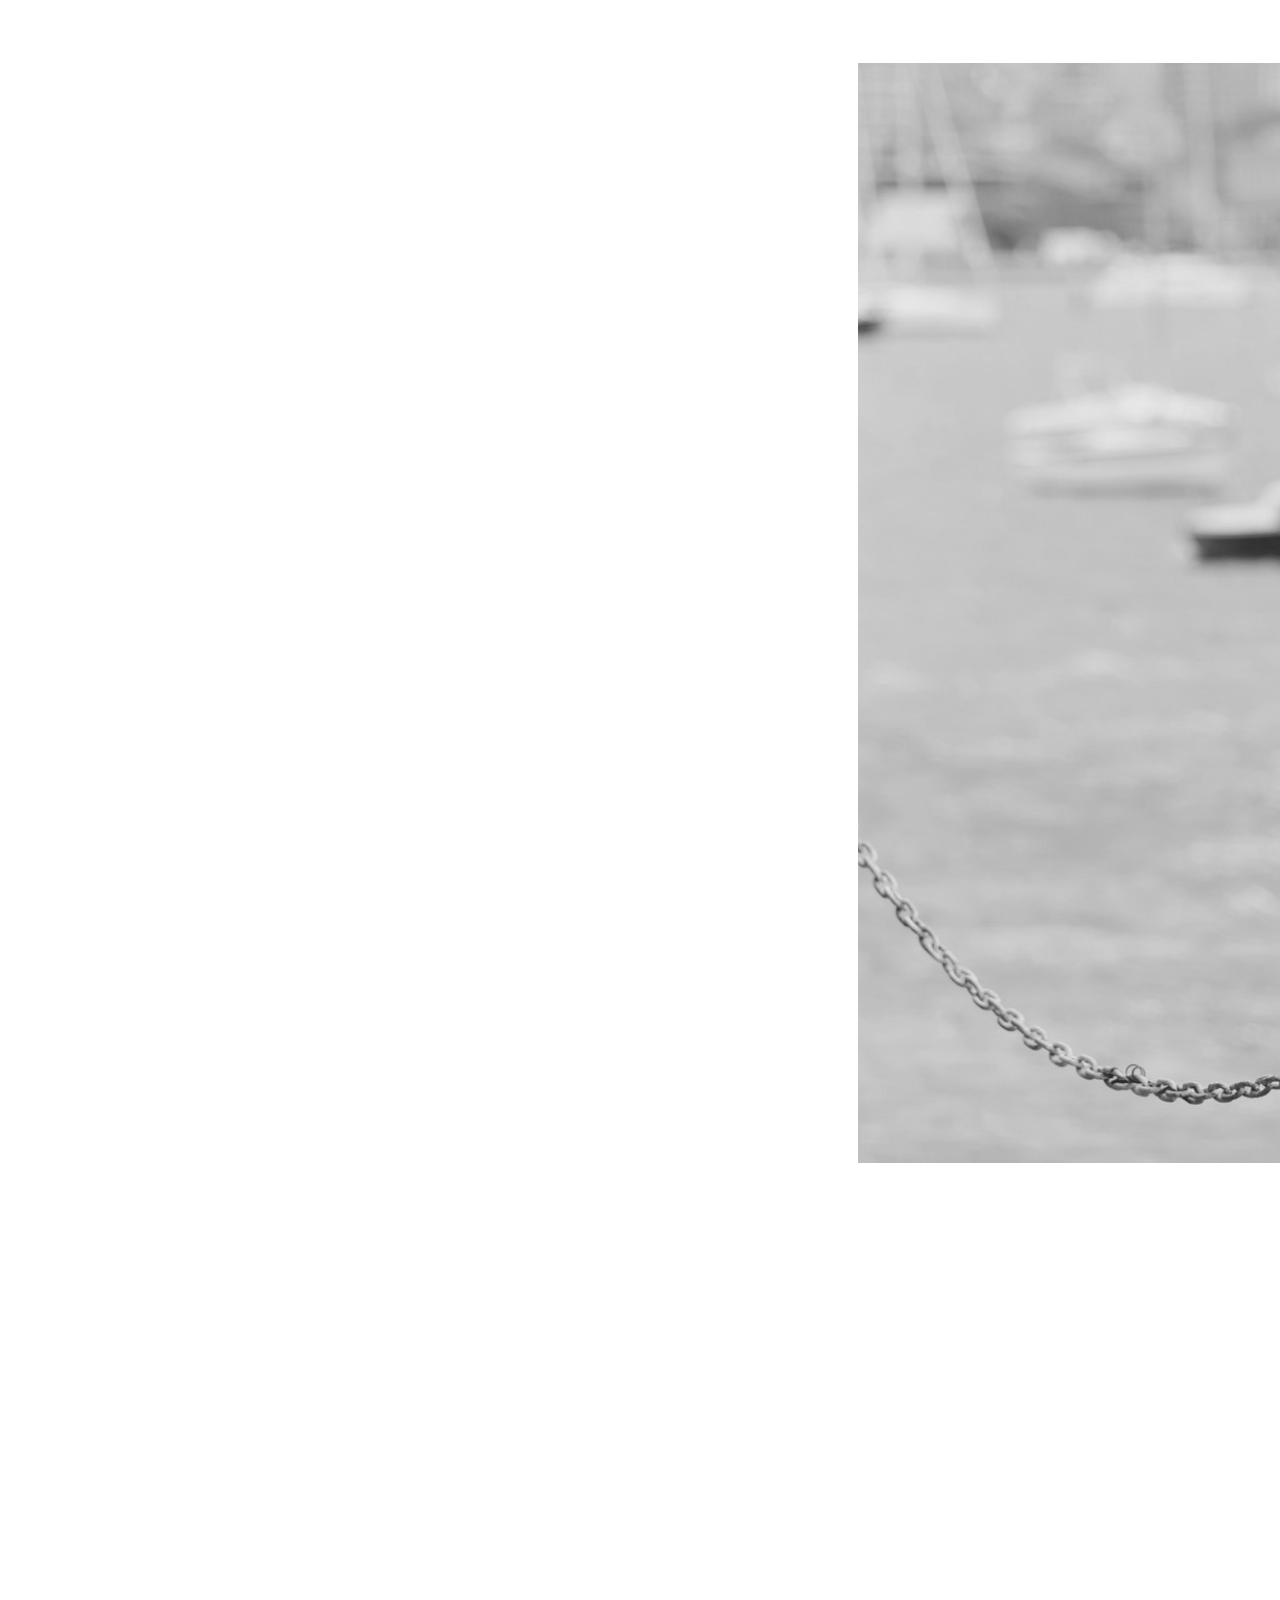
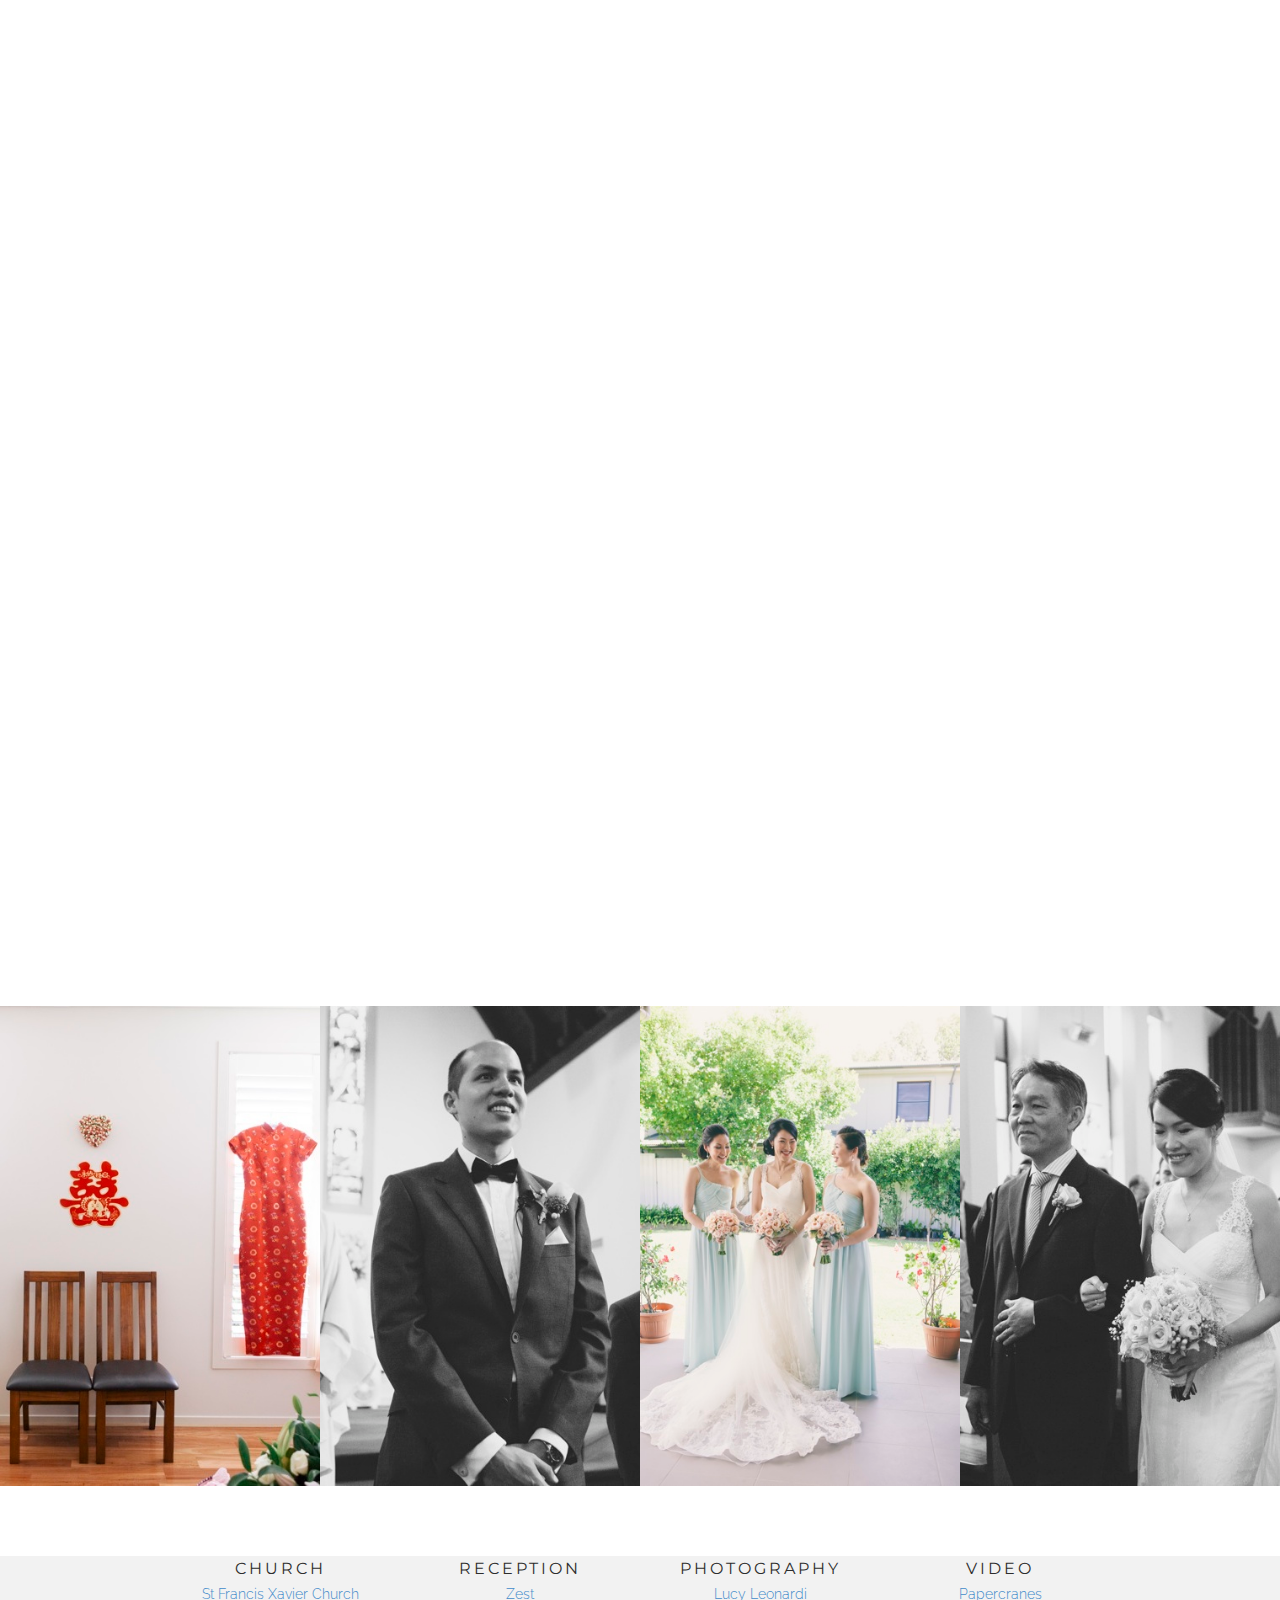
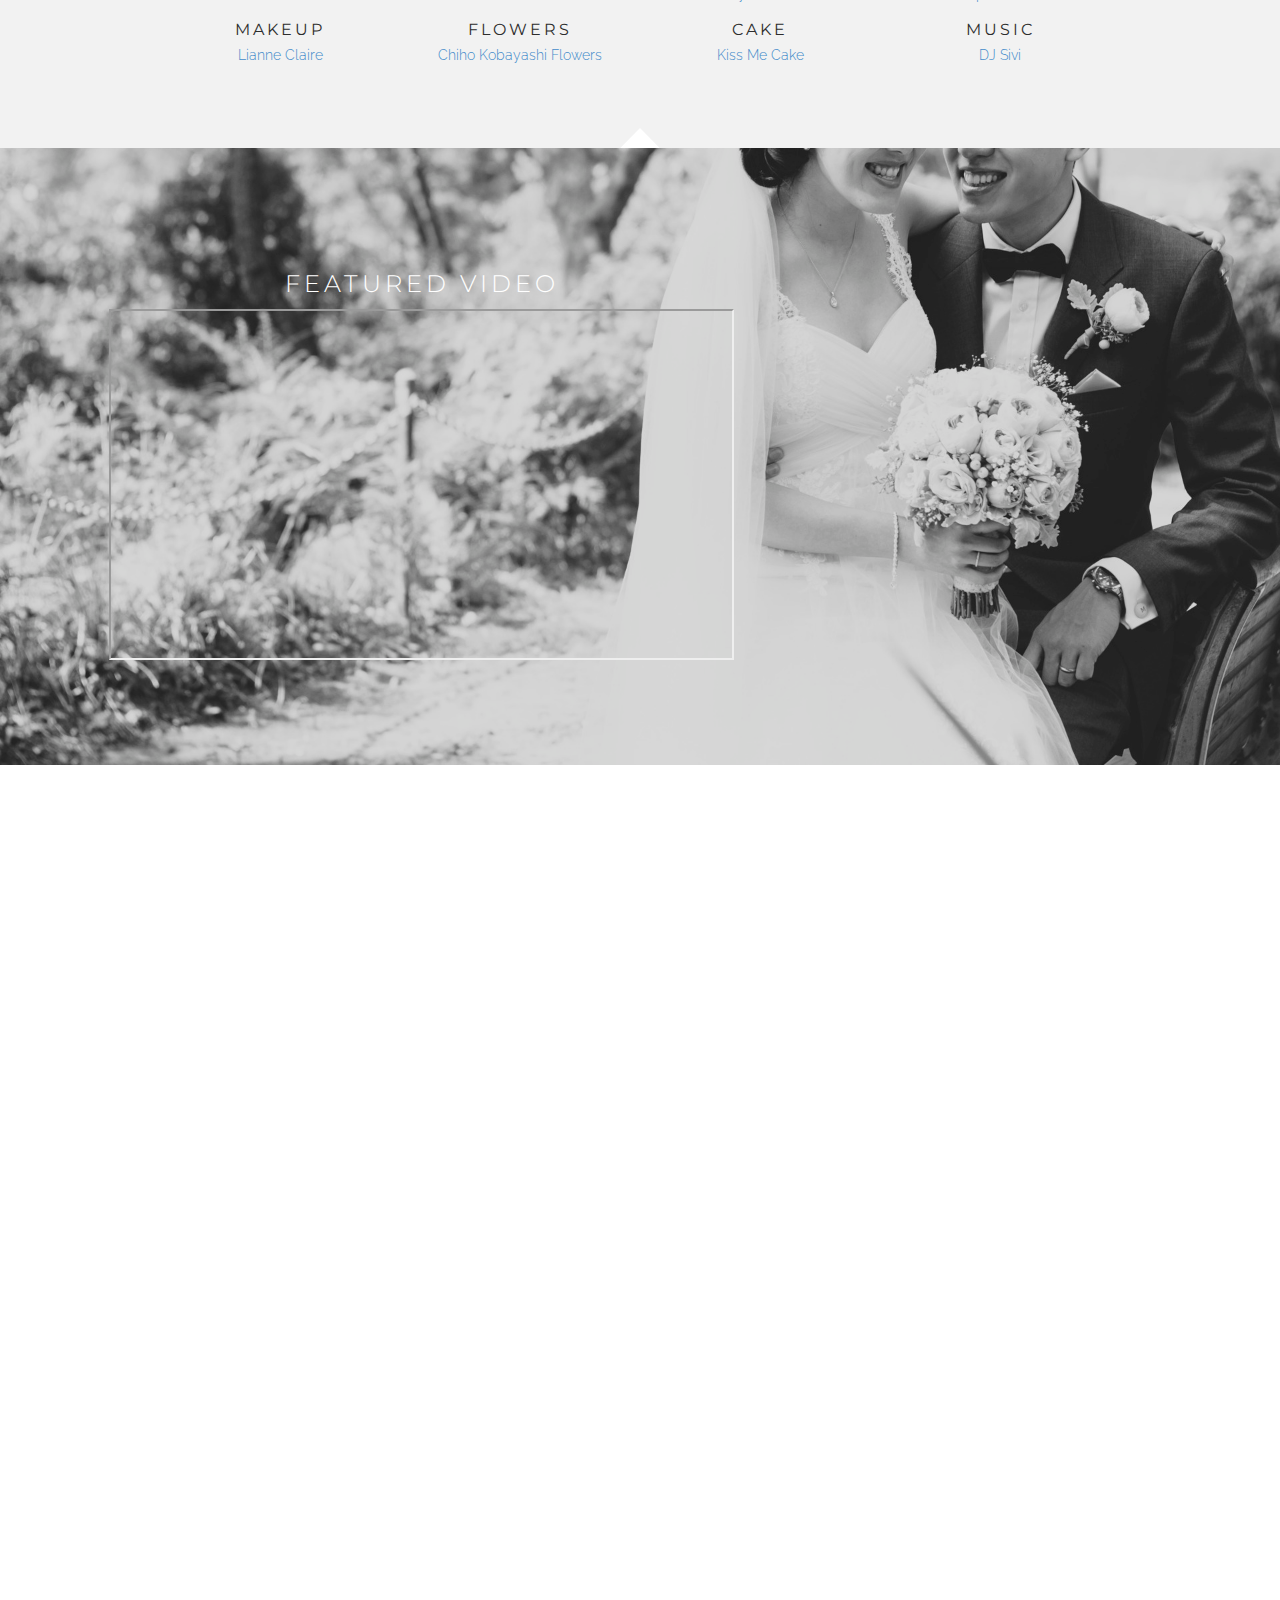
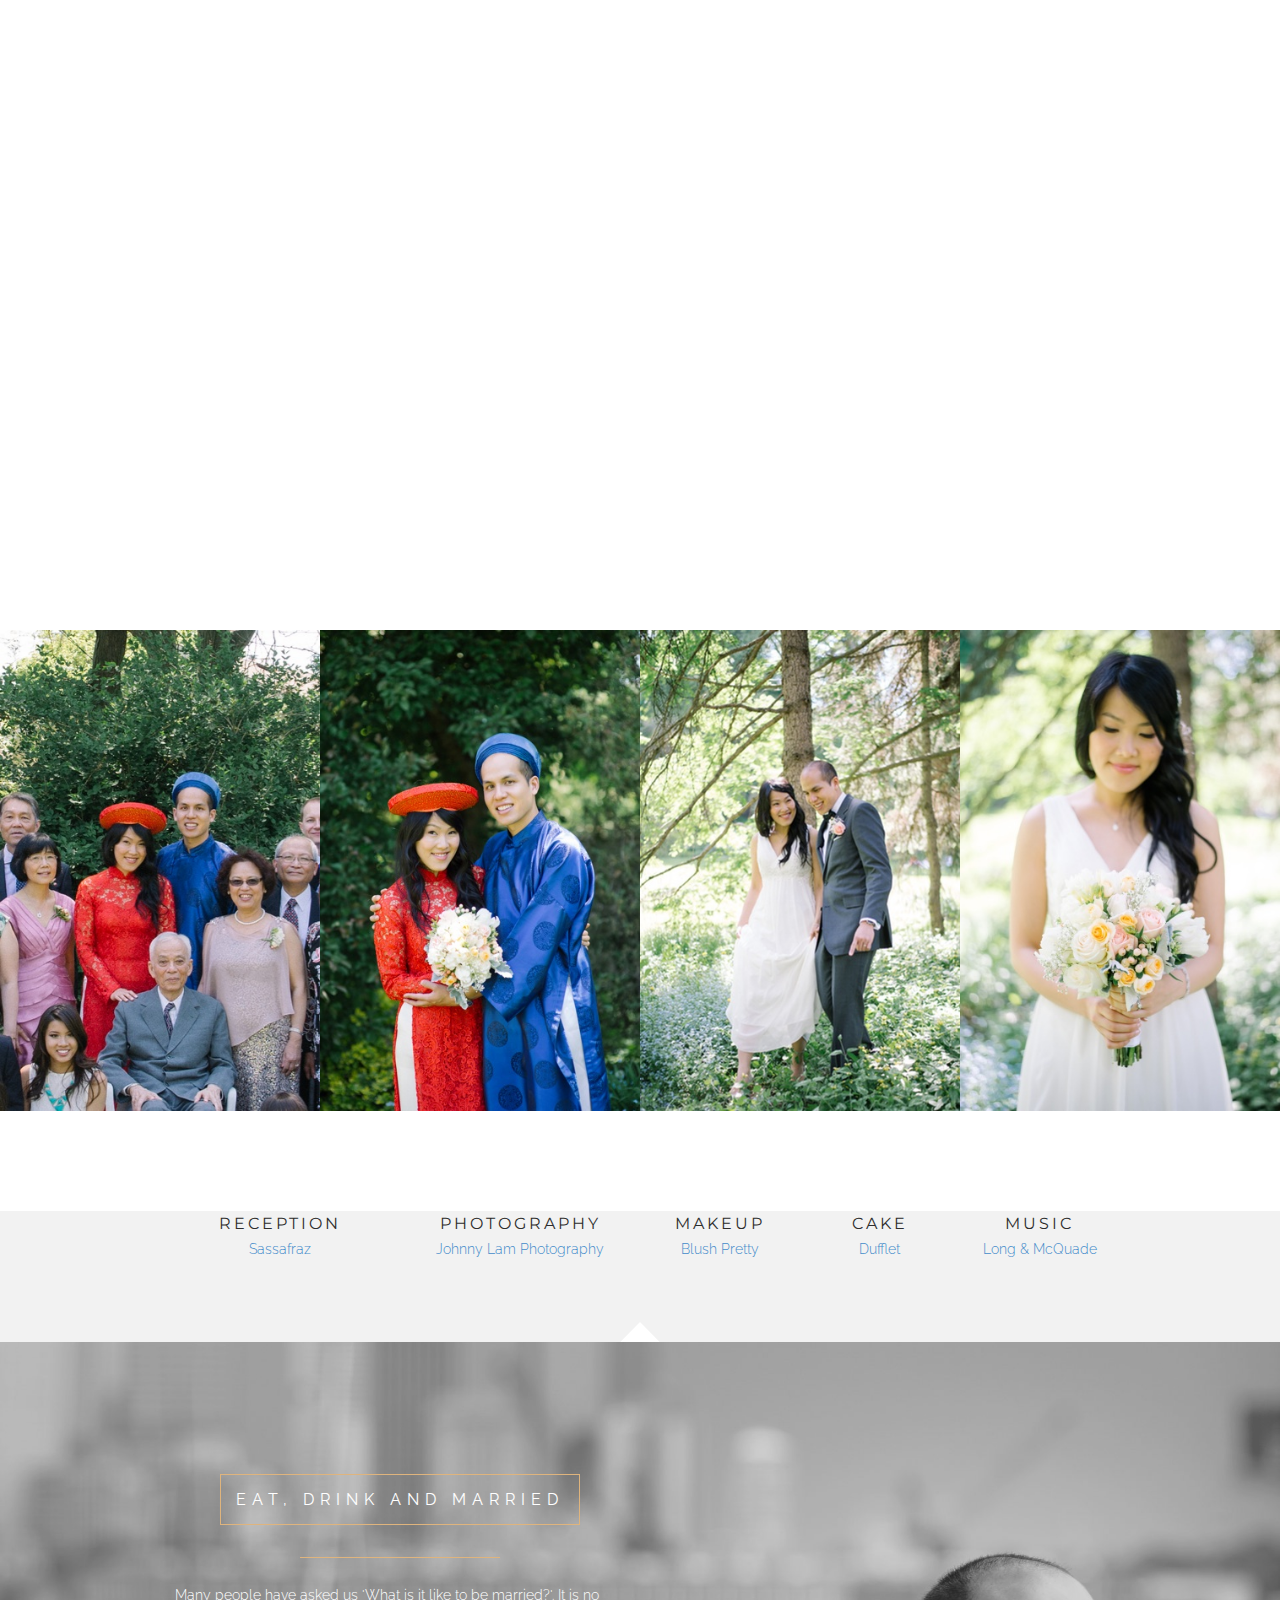
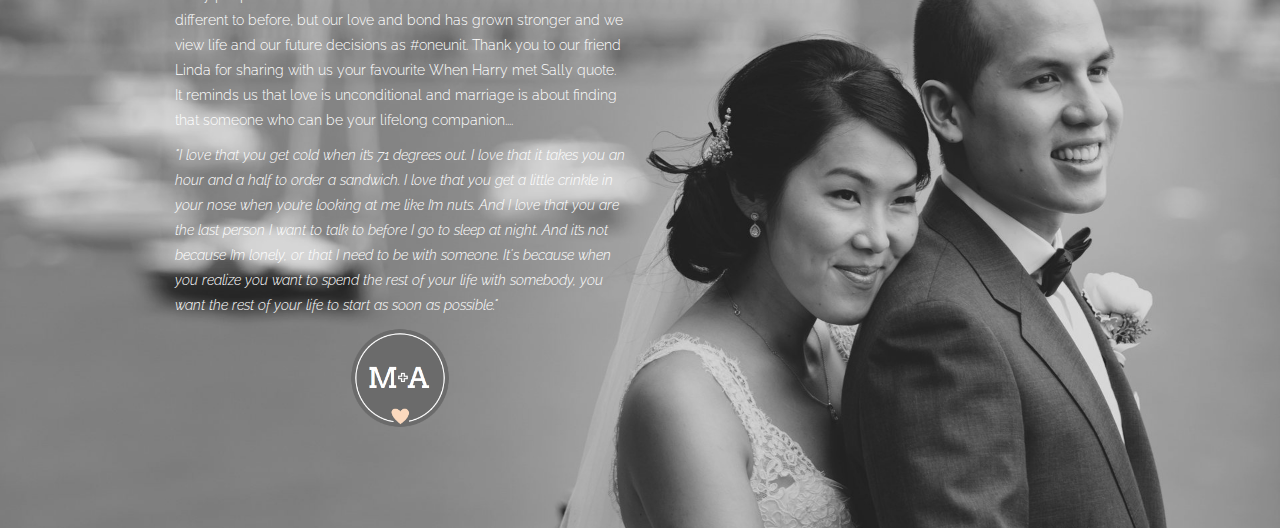
==== commit 0576ddad: "Add Sydney slideshows" ====
--- a/index.html
+++ b/index.html
@@ -317,7 +317,17 @@
 			</div>
 			<div class="row">
 				<div class="col-md-10 col-md-offset-1 animated" data-fx="fadeInUpBig">
-					<p><strong>15th March 2014</strong> It was a sunny and calm Saturday morning, with Adeline getting ready with her bridesmaids Christine &amp; Nathalie at her family home on the North Shore and Mike and his groomsmen Dan &amp; Matt preparing for the day ahead in an apartment nearby - with suits, shiny shoes and glass of whiskey in hand to calm the nerves. The wedding ceremony - intimate, teary and personal, took place at St Francis Xavier Catholic church in Lavender Bay and was celebrated by Fr John Hodgson - the parish priest from Adeline's childhood days. To commemorate Adeline's Chinese culture, family and close friends gathered back at her home for a traditional tea ceremony and buffet lunch. The bridal party were then whisked away by limousine to the serene and magical McKell Park in Darling Point for wedding photos. The celebrations &amp; fun continued at Zest Waterfront in Point Piper with a slight moment of rain, followed by rainbows and picturesque views of the Sydney harbour. It is hard to describe the overwhelming feeling of seeing the efforts of months of planning and organisation finally come together! Thank you to our family &amp; friends for your presence and kind words words of support - we will always remember our wedding day with fond memories and we are both extremely grateful that you were part of this special moment in our lives!</p>
+					<p><strong>15th March 2014</strong> It was a sunny and calm Saturday morning, with Adeline getting ready with her bridesmaids Christine &amp; Nathalie at her family home on the North Shore and Mike and his groomsmen Dan &amp; Matt preparing for the day ahead in an apartment nearby - with suits, shiny shoes and glass of whiskey in hand to calm the nerves. The wedding ceremony - intimate, teary and personal, took place at St Francis Xavier Catholic church in Lavender Bay and was celebrated by Fr John Hodgson - the parish priest from Adeline's childhood days. To commemorate Adeline's Chinese culture, family and close friends gathered back at her home for a traditional tea ceremony and buffet lunch.</p>
+					<br />
+					<div class="text-center">
+						<iframe src="http://player.vimeo.com/video/103070210" width="500" height="280" webkitallowfullscreen mozallowfullscreen allowfullscreen></iframe>
+					</div>
+					<br />
+					<p>The bridal party were then whisked away by limousine to the serene and magical McKell Park in Darling Point for wedding photos. The celebrations &amp; fun continued at Zest Waterfront in Point Piper with a slight moment of rain, followed by rainbows and picturesque views of the Sydney harbour. It is hard to describe the overwhelming feeling of seeing the efforts of months of planning and organisation finally come together! Thank you to our family &amp; friends for your presence and kind words words of support - we will always remember our wedding day with fond memories and we are both extremely grateful that you were part of this special moment in our lives!</p>
+					<br />
+					<div class="text-center">
+						<iframe src="http://player.vimeo.com/video/103070212" width="500" height="280" webkitallowfullscreen mozallowfullscreen allowfullscreen></iframe>
+					</div>
 				</div>
 			</div>
 			
@@ -616,8 +626,8 @@
 			</div>
 			<div class="row">
 				<div class="col-md-6">
-					<p class="white-text">"Many people have asked us 'What is it like to be married?'. It is no different to before, but our love and bond has grown stronger and we view life and our future decisions as #oneunit. Thank you to our friend Linda for sharing with us your favourite When Harry met Sally quote. It reminds us that love is unconditional and marriage is about finding that someone who can be your lifelong companion.... </p>
-					<p class="white-text">"I love that you get cold when it’s 71 degrees out. I love that it takes you an hour and a half to order a sandwich. I love that you get a little crinkle in your nose when you’re looking at me like I’m nuts. And I love that you are the last person I want to talk to before I go to sleep at night. And it’s not because I’m lonely, or that I need to be with someone. It's because when you realize you want to spend the rest of your life with somebody, you want the rest of your life to start as soon as possible."</p>
+					<p class="white-text">Many people have asked us 'What is it like to be married?'. It is no different to before, but our love and bond has grown stronger and we view life and our future decisions as #oneunit. Thank you to our friend Linda for sharing with us your favourite When Harry met Sally quote. It reminds us that love is unconditional and marriage is about finding that someone who can be your lifelong companion.... </p>
+					<p class="white-text"><i>"I love that you get cold when it’s 71 degrees out. I love that it takes you an hour and a half to order a sandwich. I love that you get a little crinkle in your nose when you’re looking at me like I’m nuts. And I love that you are the last person I want to talk to before I go to sleep at night. And it’s not because I’m lonely, or that I need to be with someone. It's because when you realize you want to spend the rest of your life with somebody, you want the rest of your life to start as soon as possible."</i></p>
 				</div>
 
 			</div>
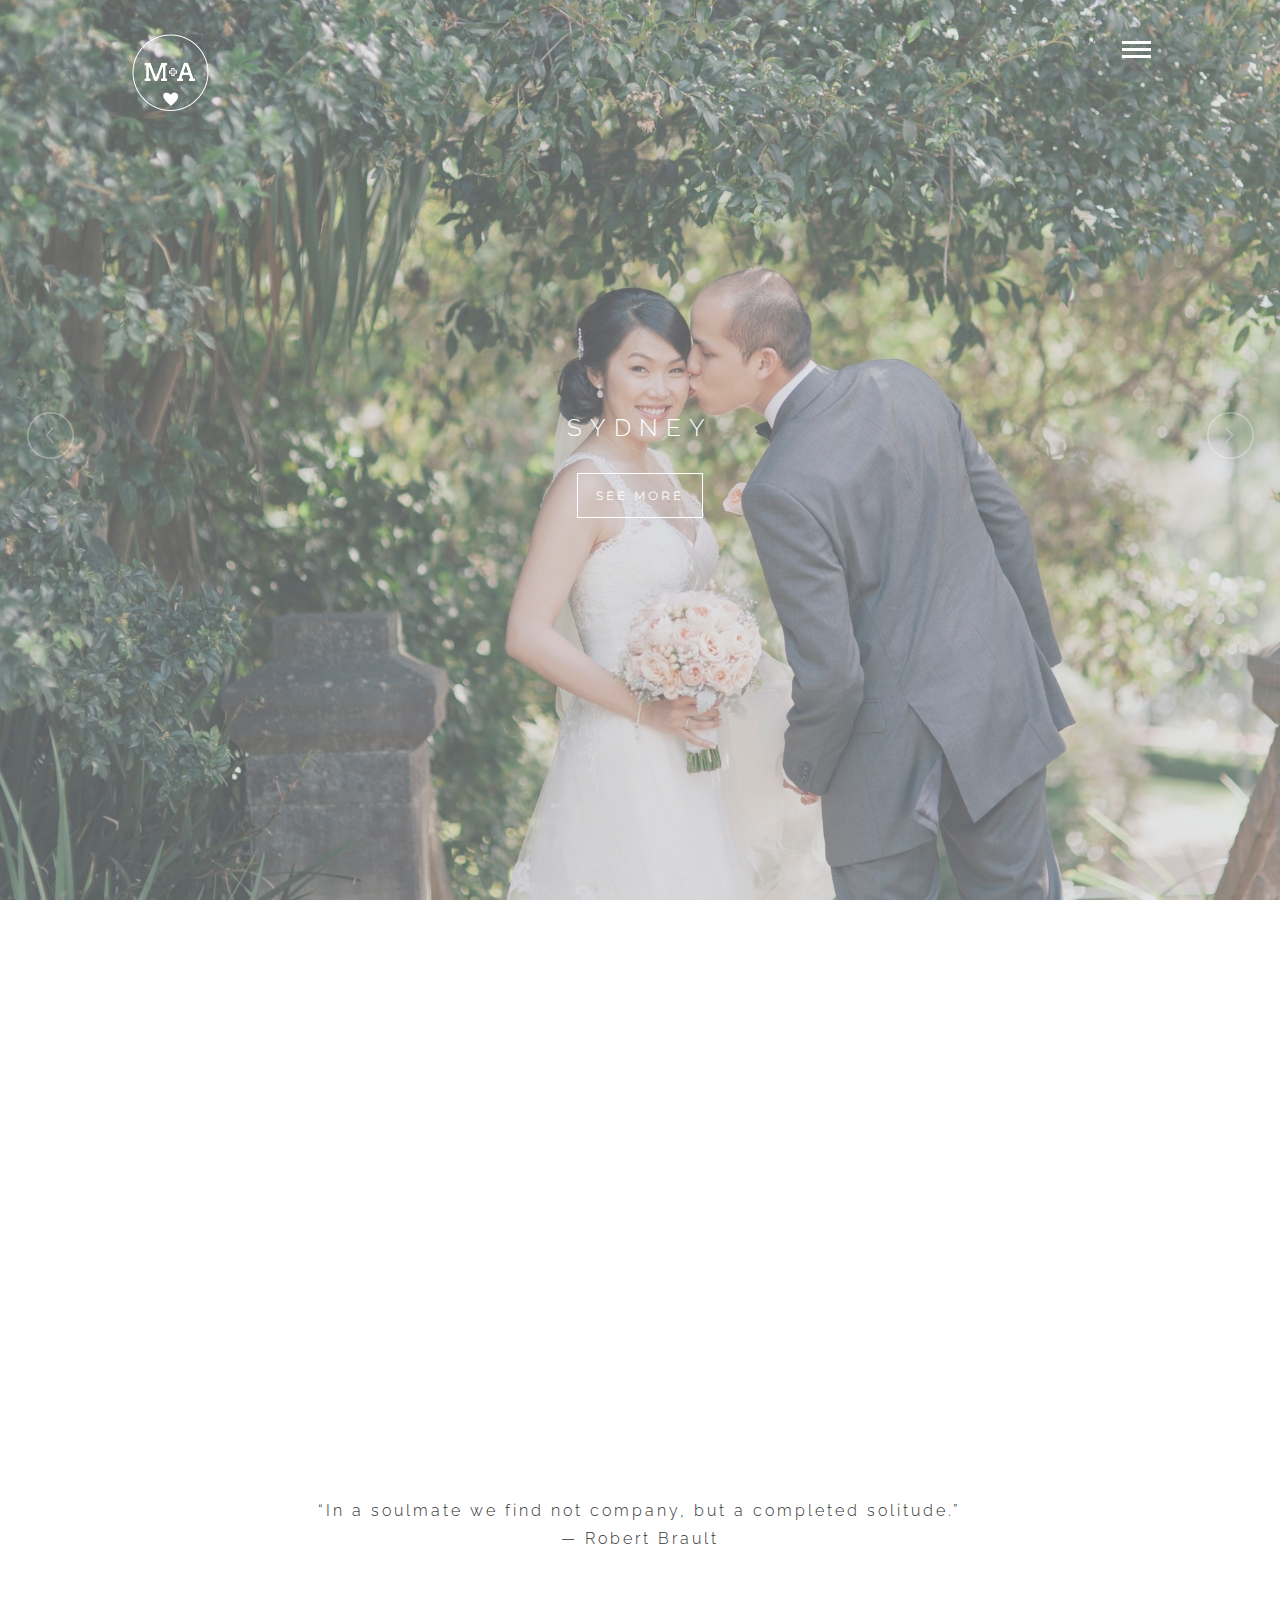
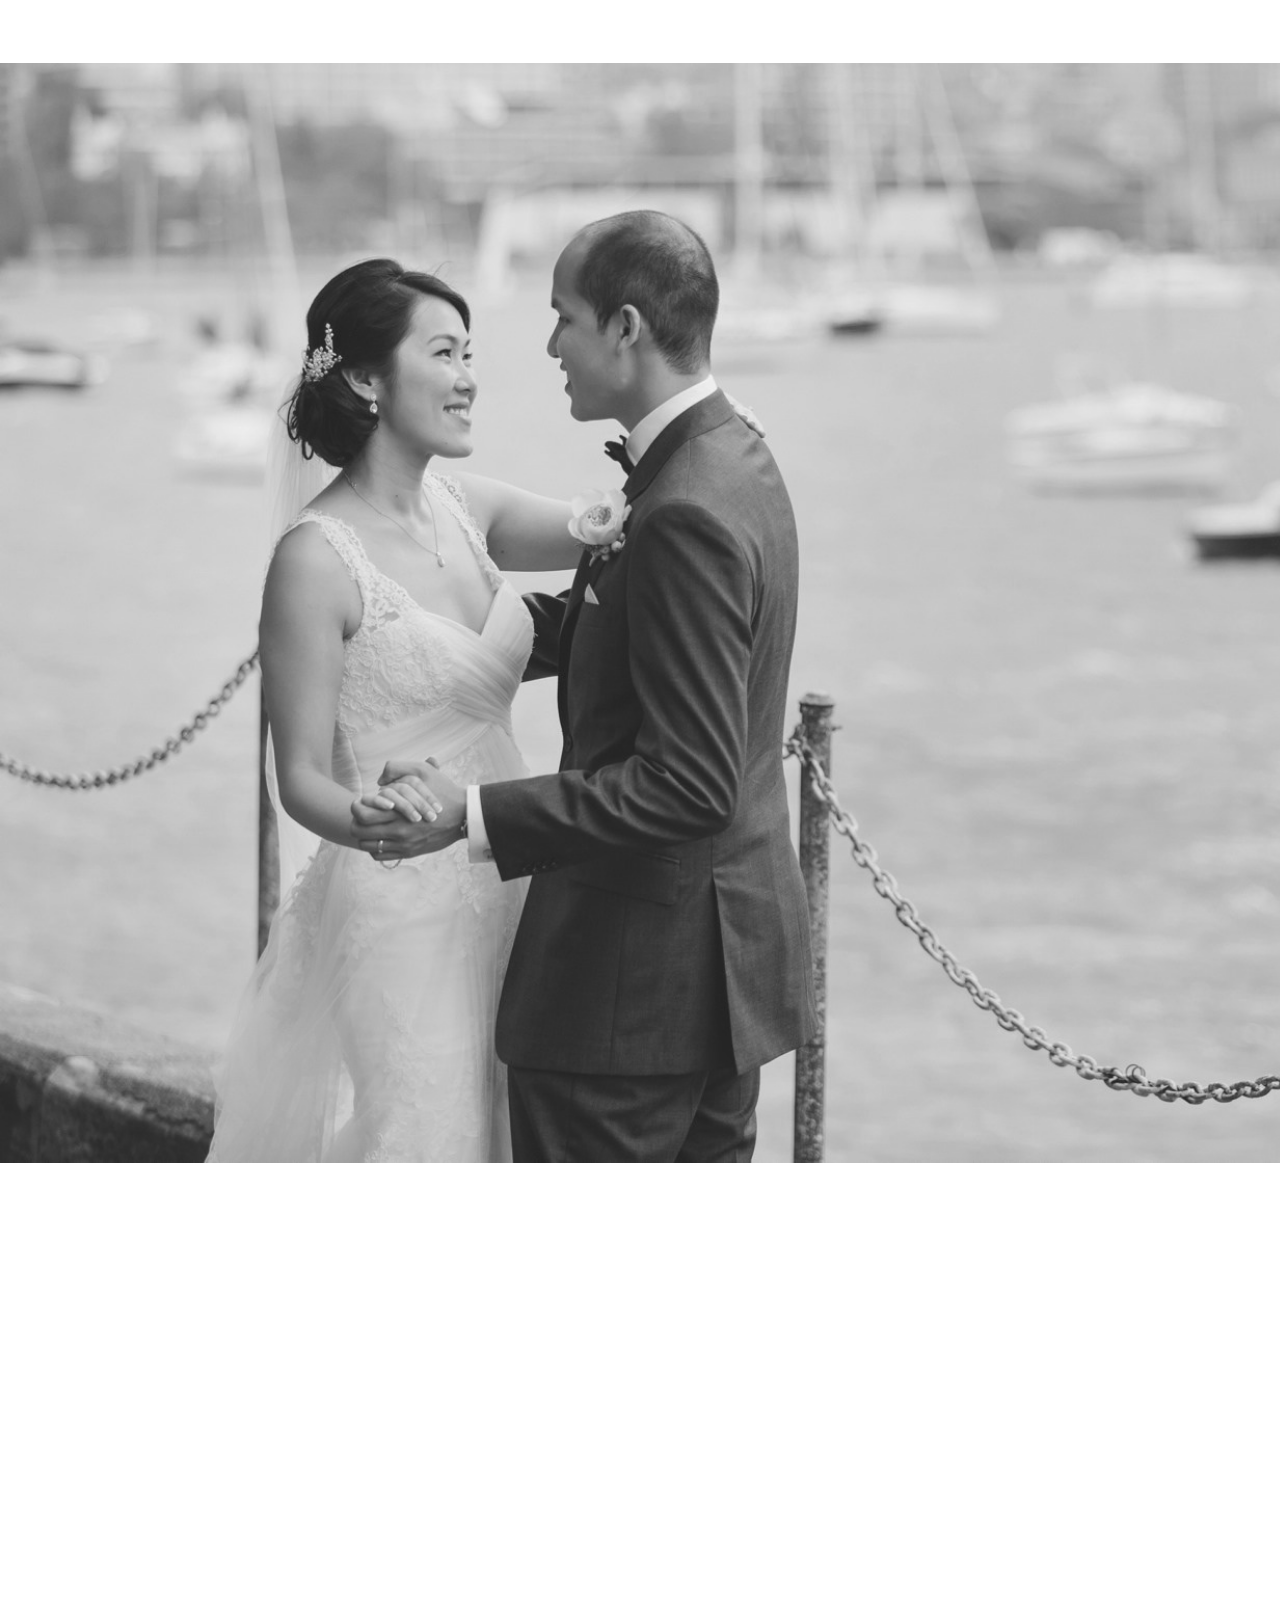
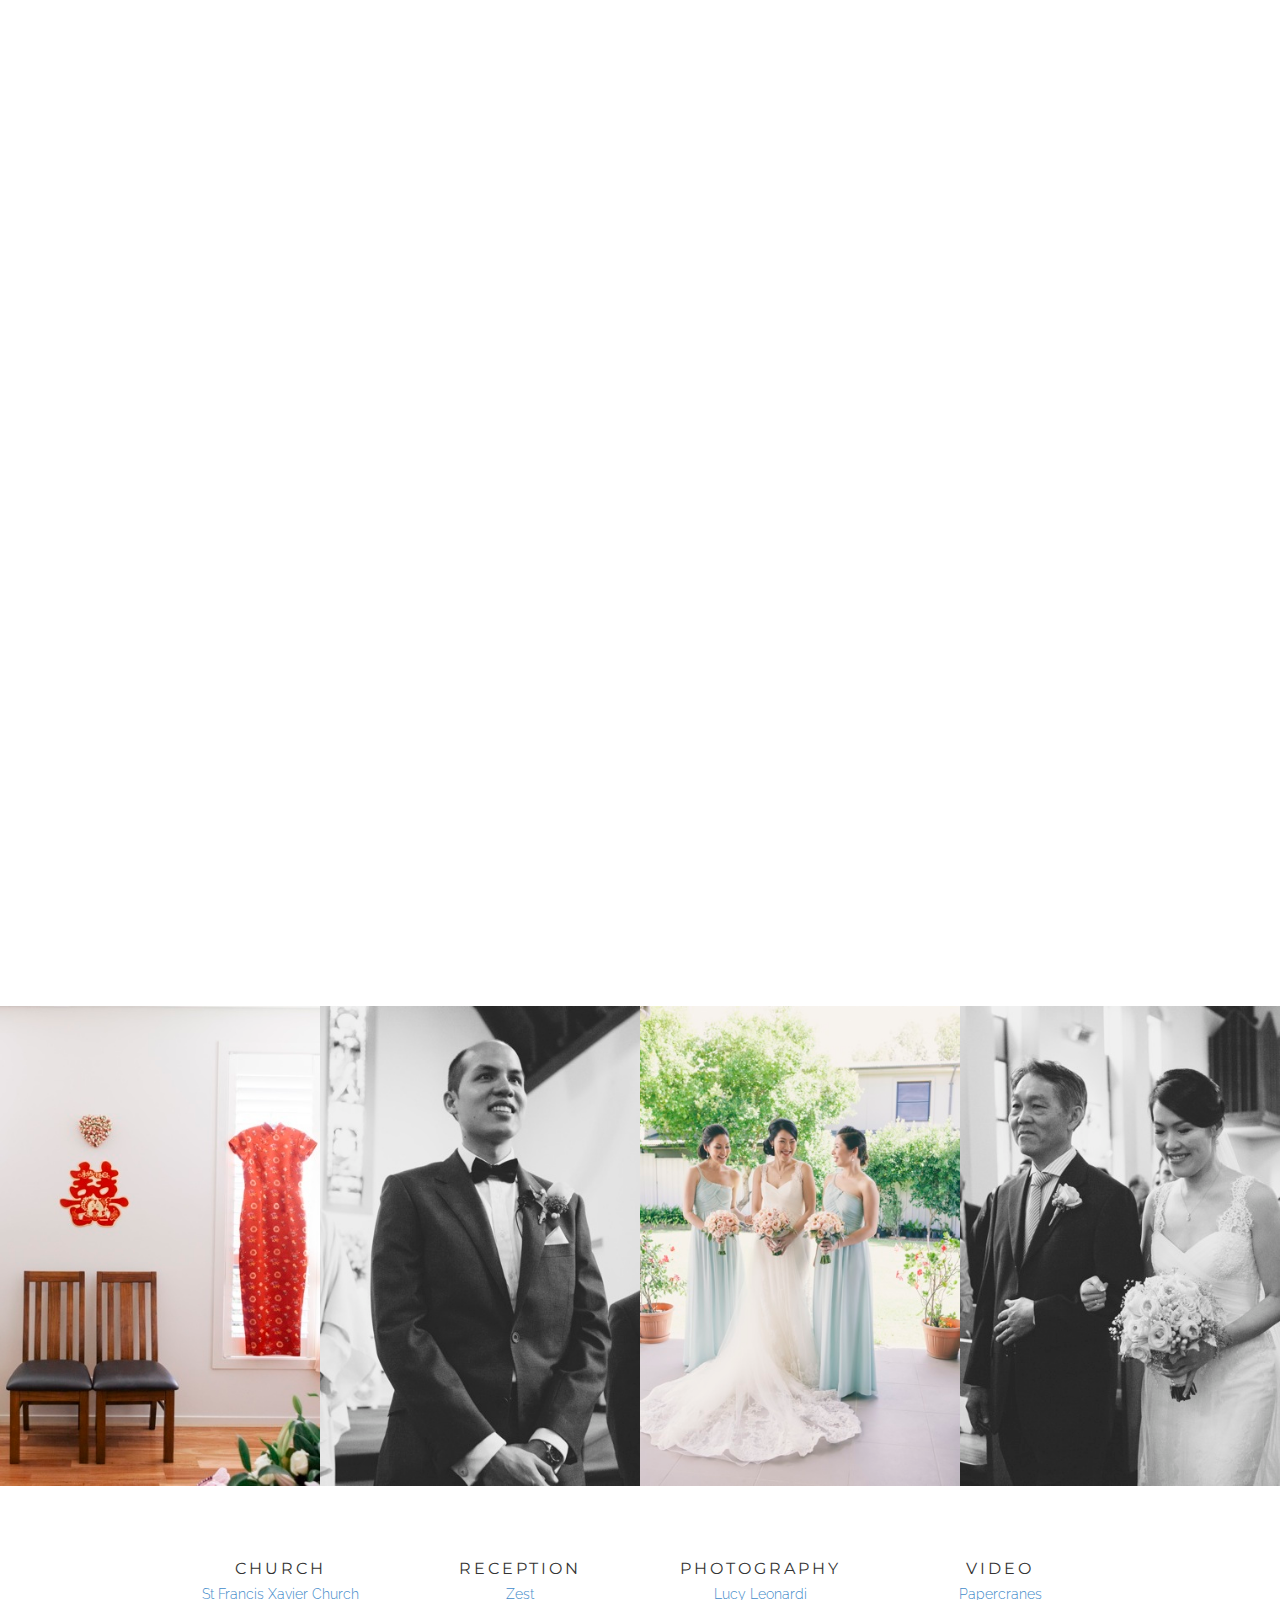
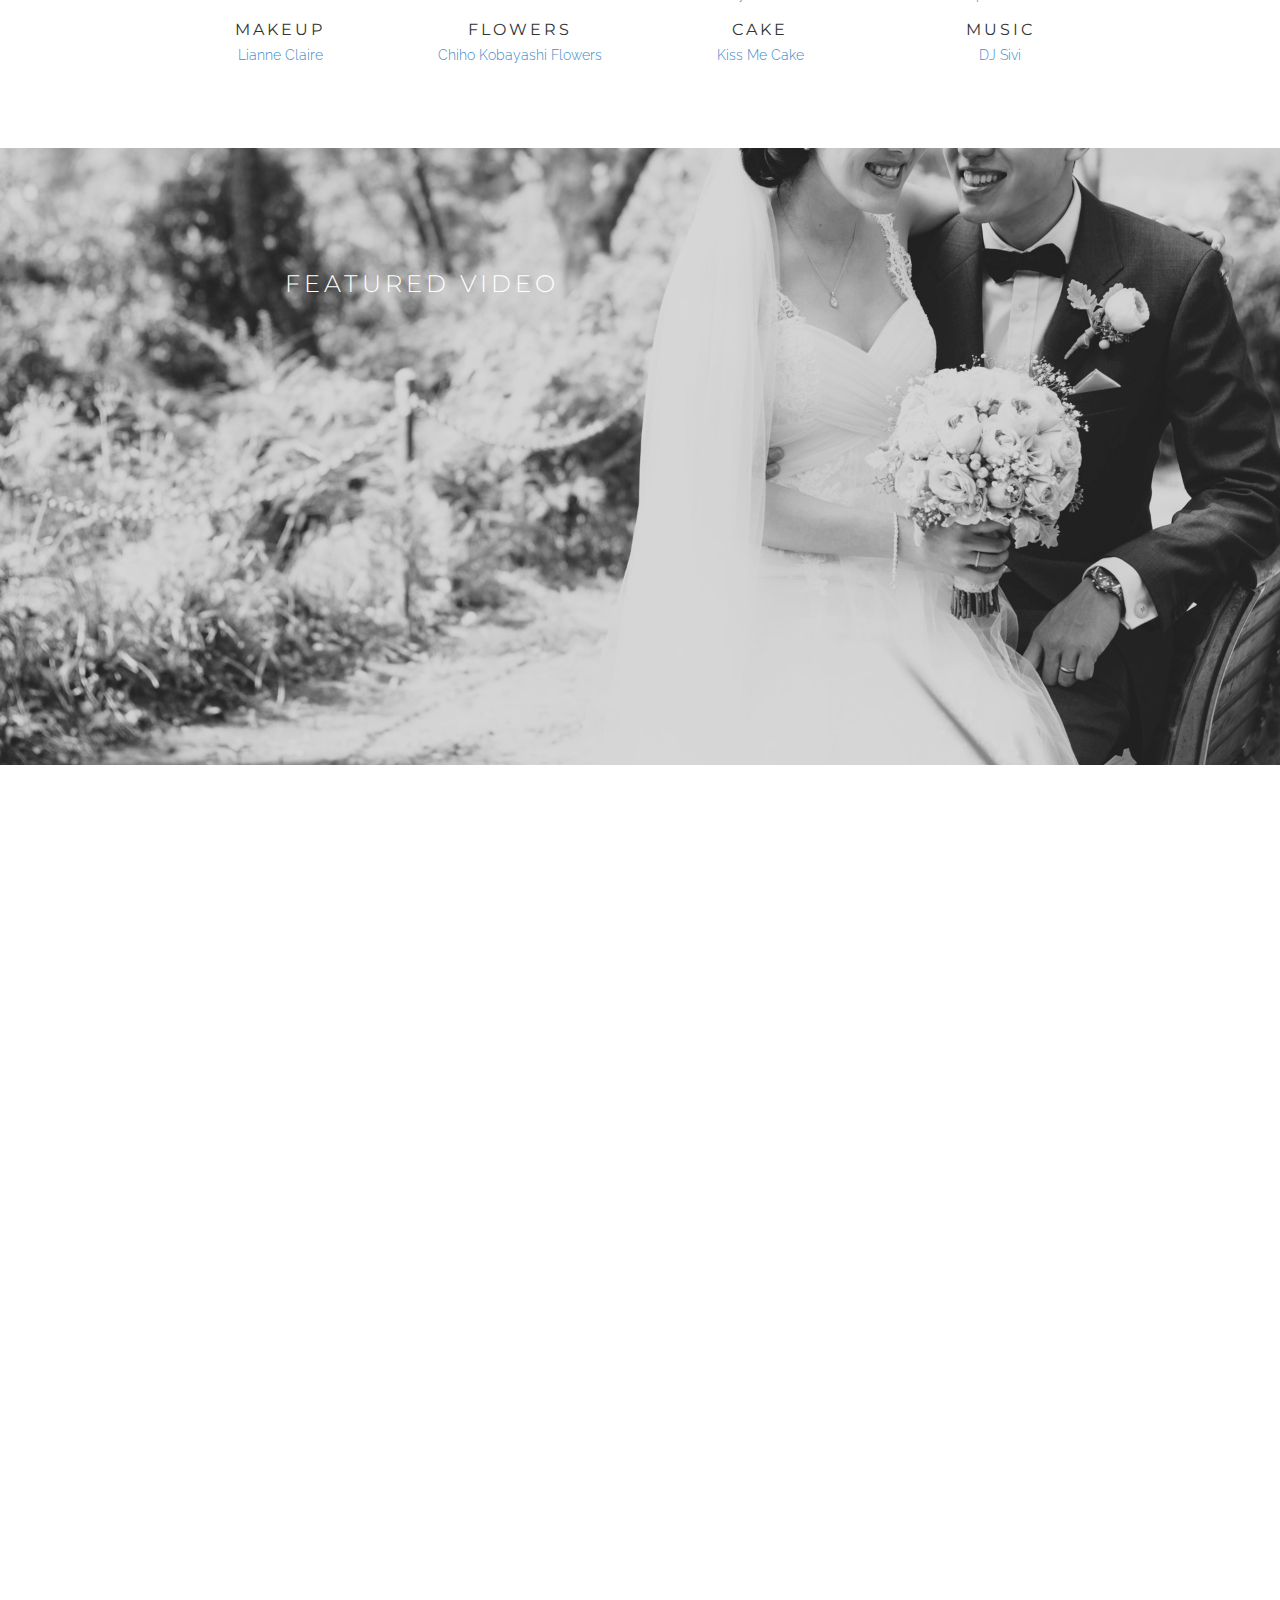
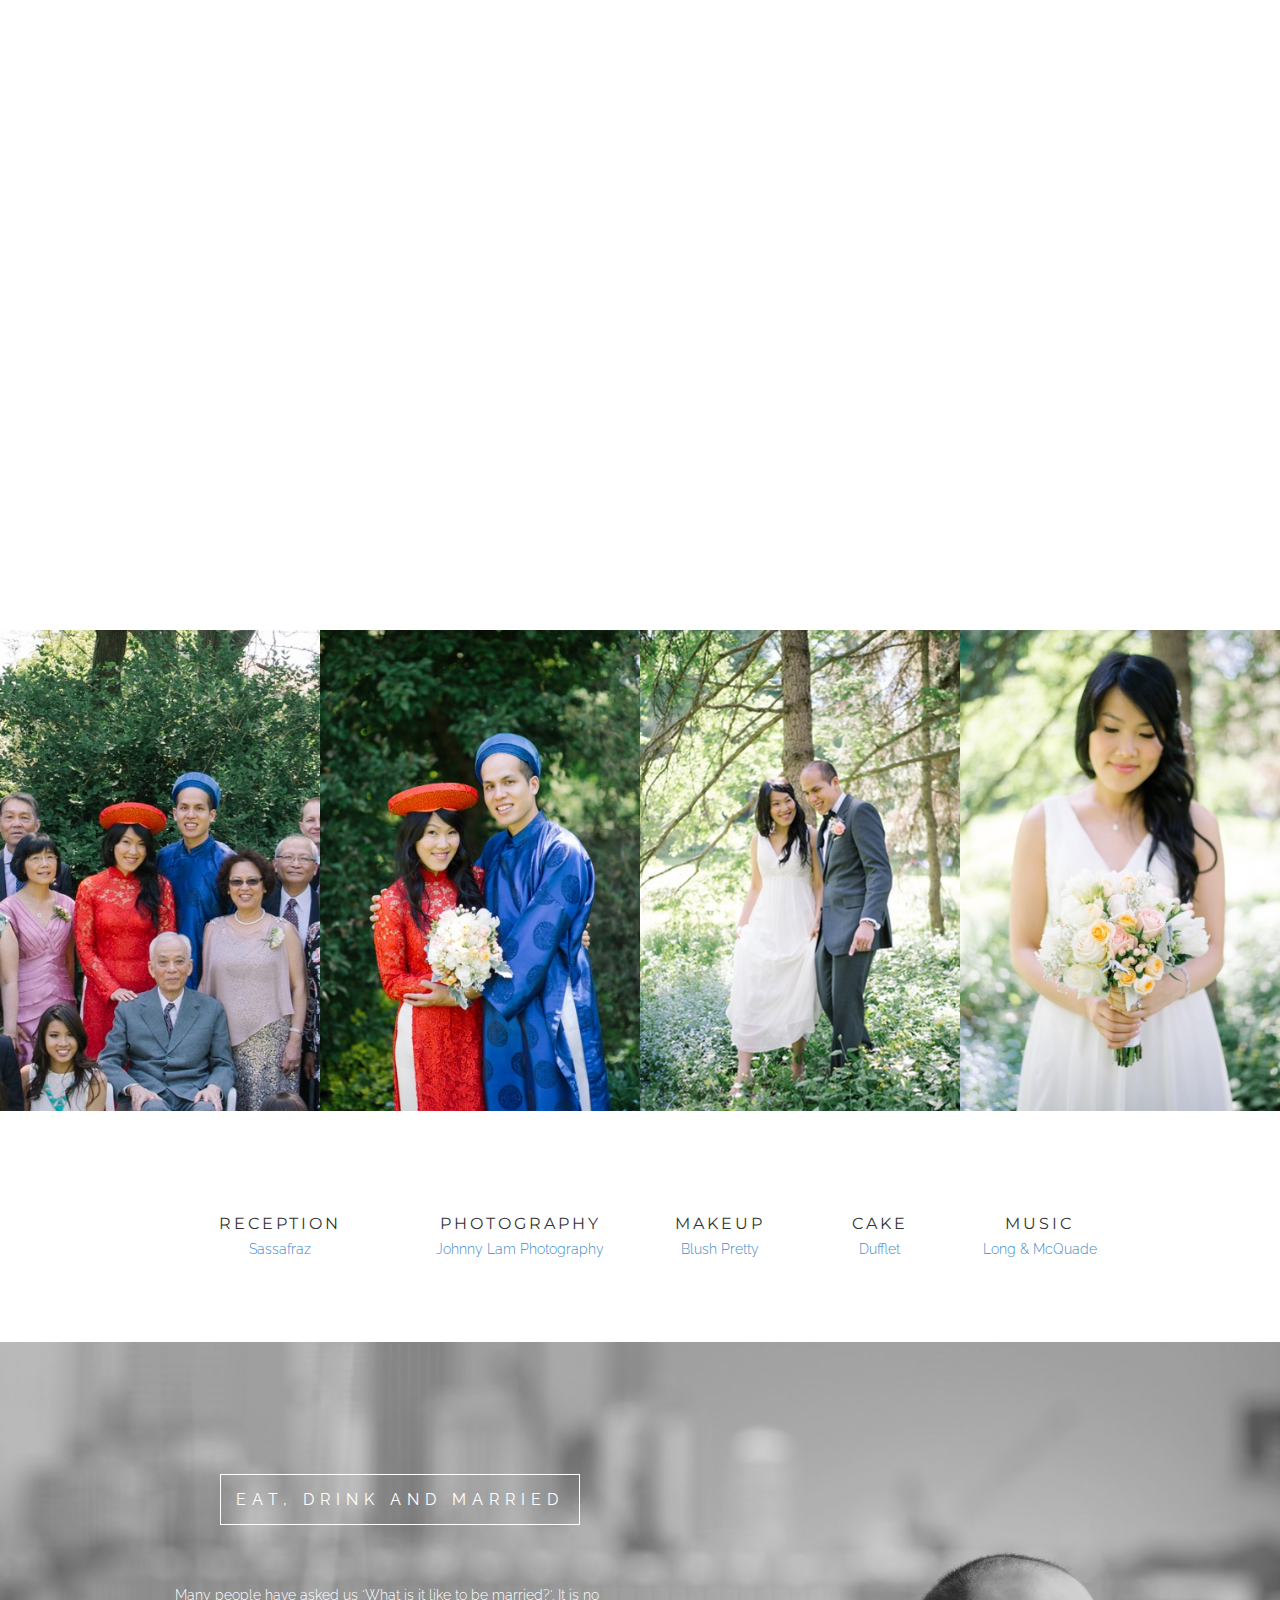
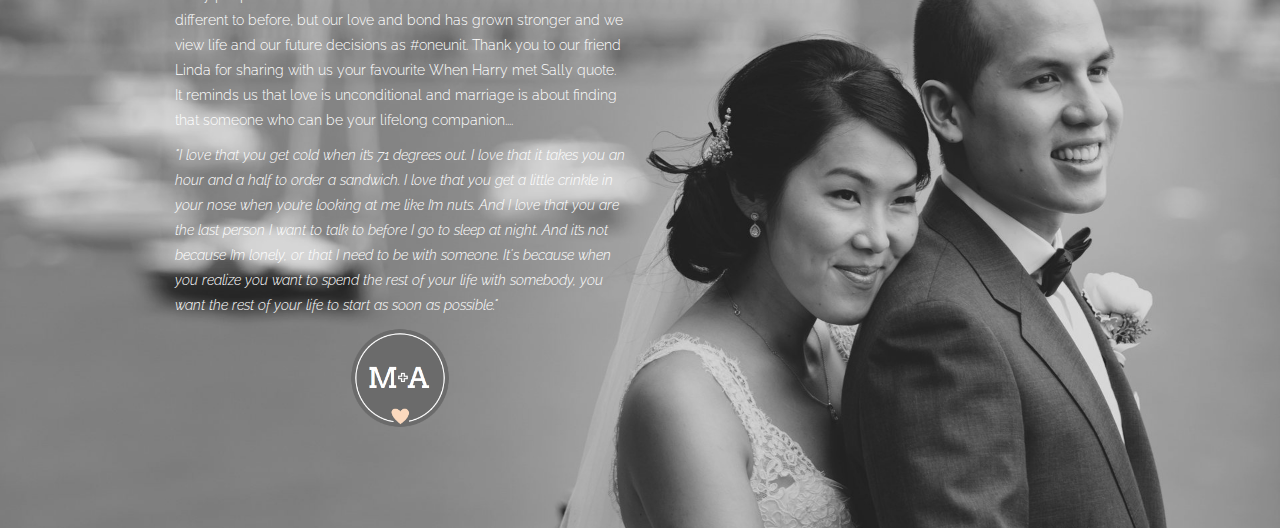
==== commit a9fa2243: "Clean up files" ====
--- a/index.html
+++ b/index.html
@@ -48,10 +48,7 @@
 
 
 
-<!-- LESS stylesheet for managing color presets -->
-<link rel="stylesheet/less" type="text/css" href="less/color.less">
-<!-- LESS JS engine-->
-<script src="less/less-1.5.0.min.js"></script>
+
 <!-- Google Web Fonts-->
 <link href='http://fonts.googleapis.com/css?family=Raleway:400,300,700,900%7COpen+Sans:400,300,700,800%7CMontserrat:400,700' rel='stylesheet' type='text/css'>
 
@@ -470,7 +467,7 @@
         <div class="row">
         	<div class="col-md-6  col-md-offset-1">
         		<h1 class="white-text">Featured Video</h1>
-				<iframe src="http://player.vimeo.com/video/100083397" width="625" height="351" webkitallowfullscreen mozallowfullscreen allowfullscreen></iframe>
+				<iframe src="http://player.vimeo.com/video/100083397" width="625" height="351"  frameborder="0" webkitallowfullscreen mozallowfullscreen allowfullscreen></iframe>
         	</div>
        	</div>
 		
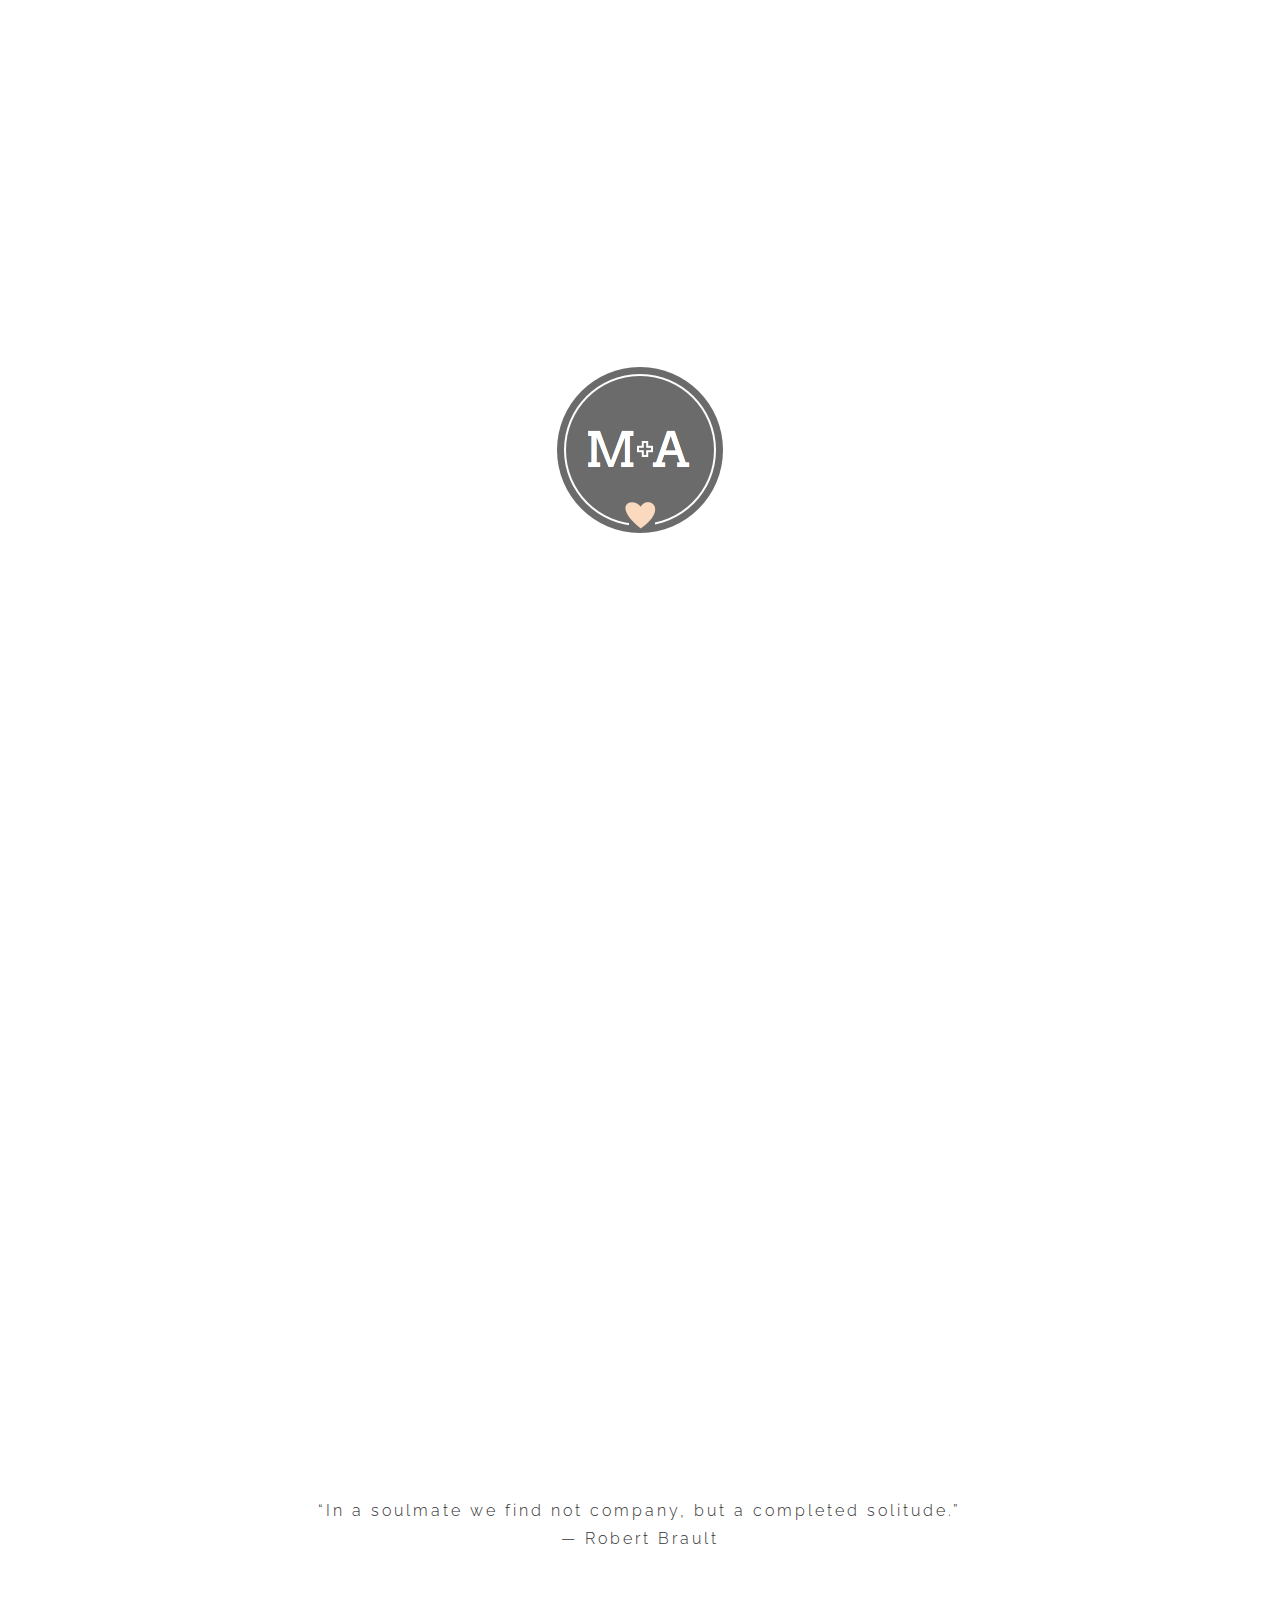
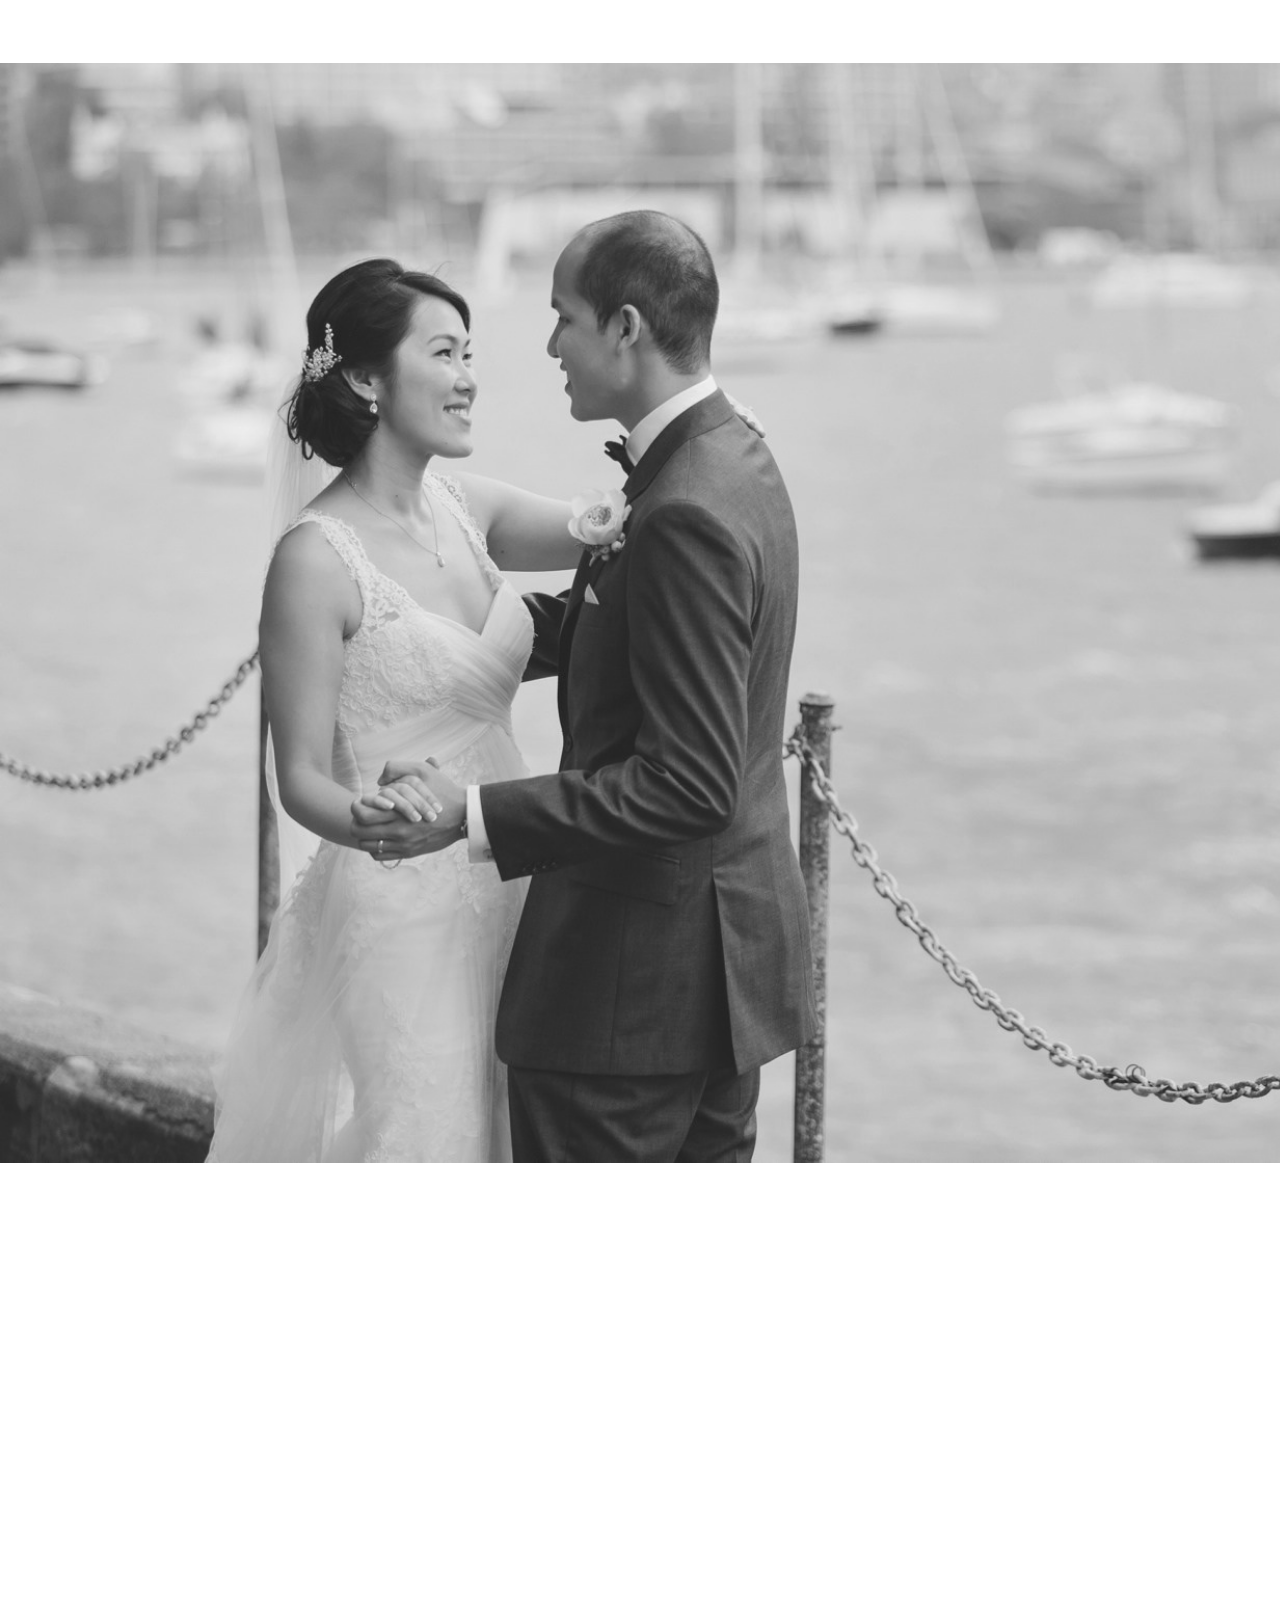
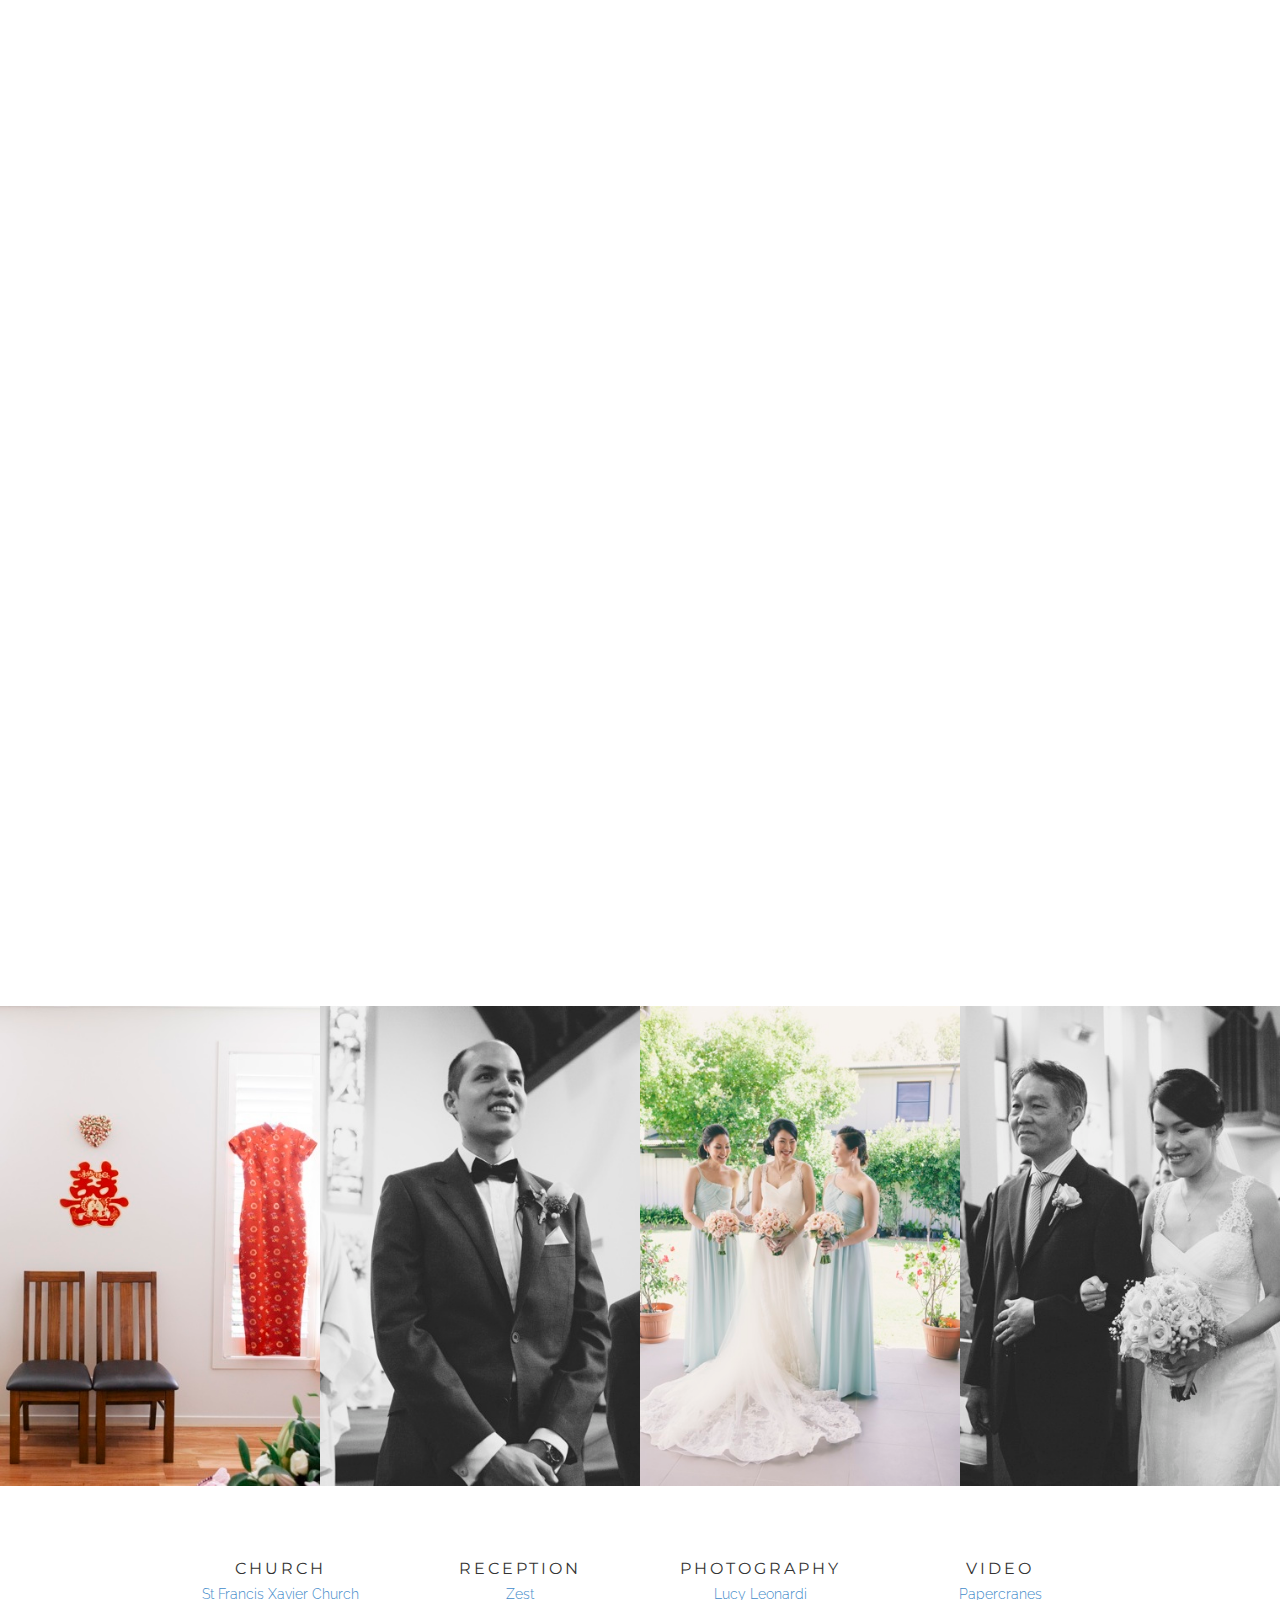
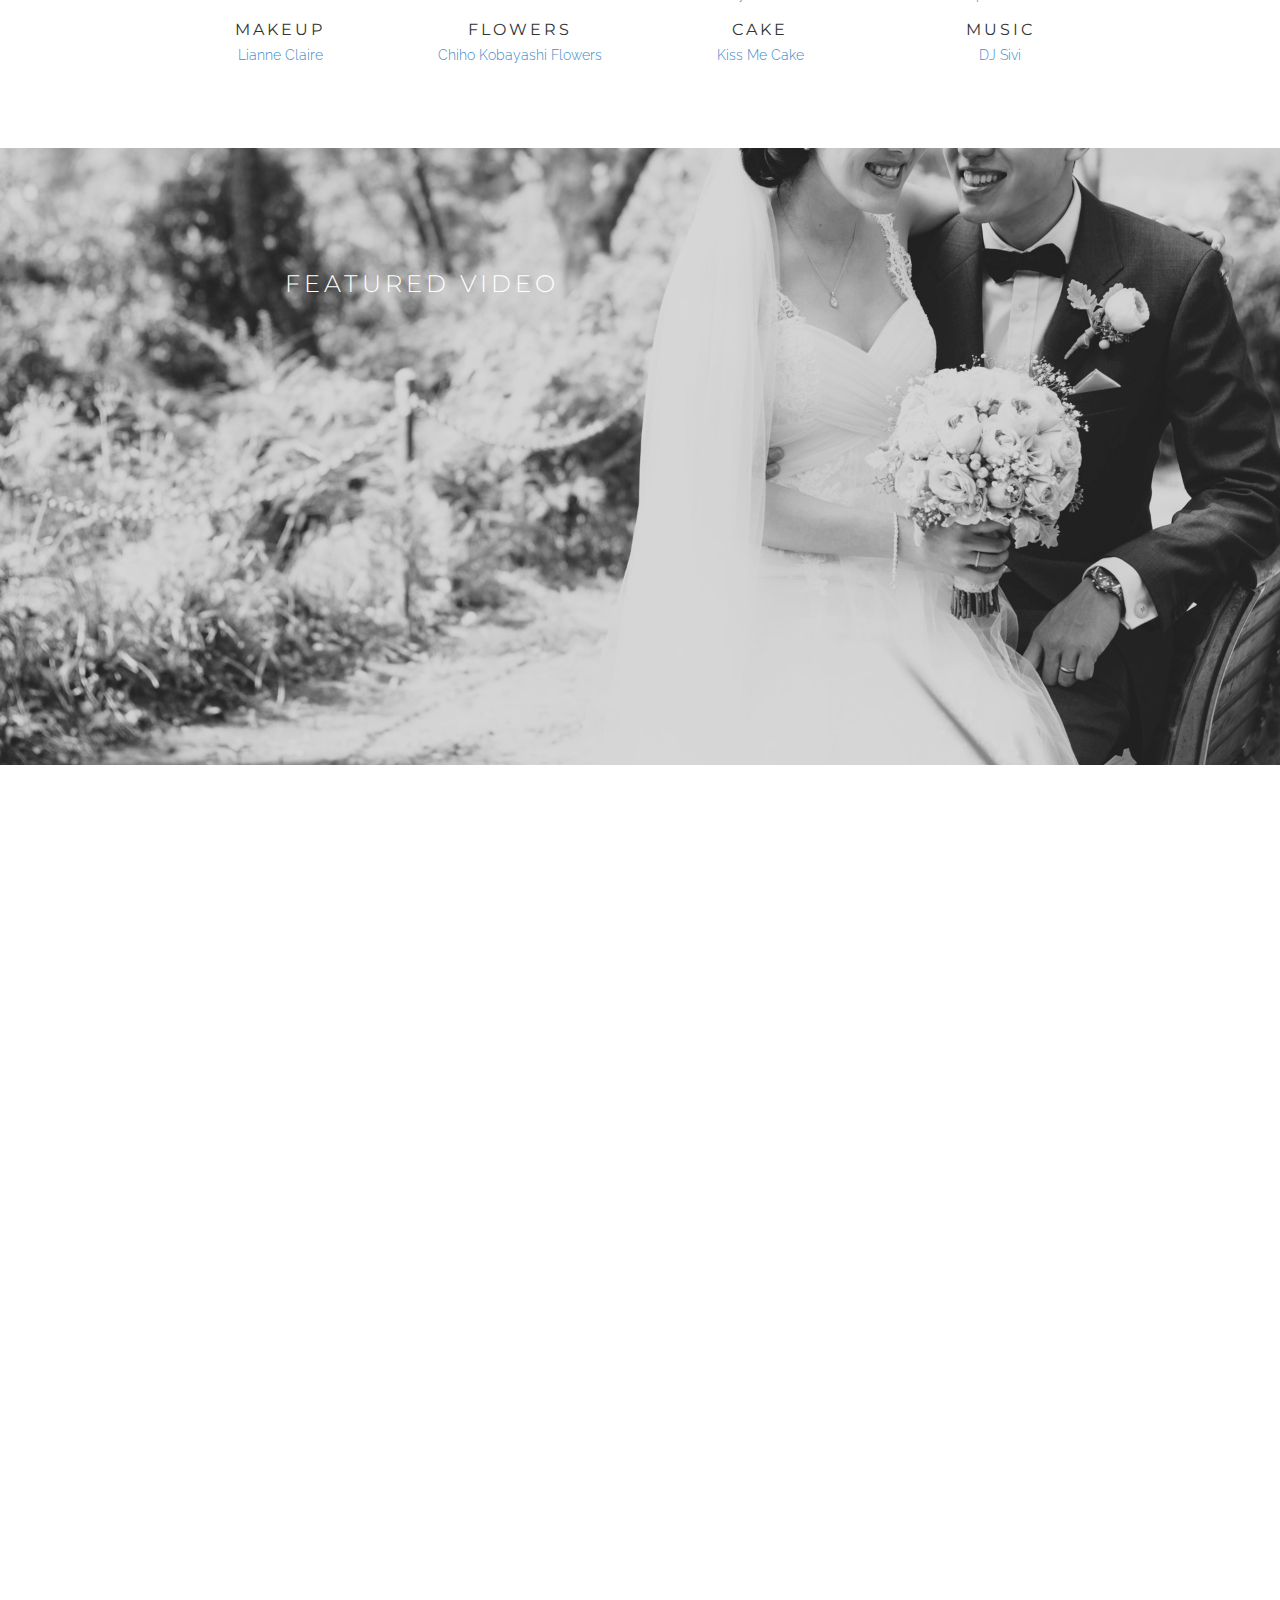
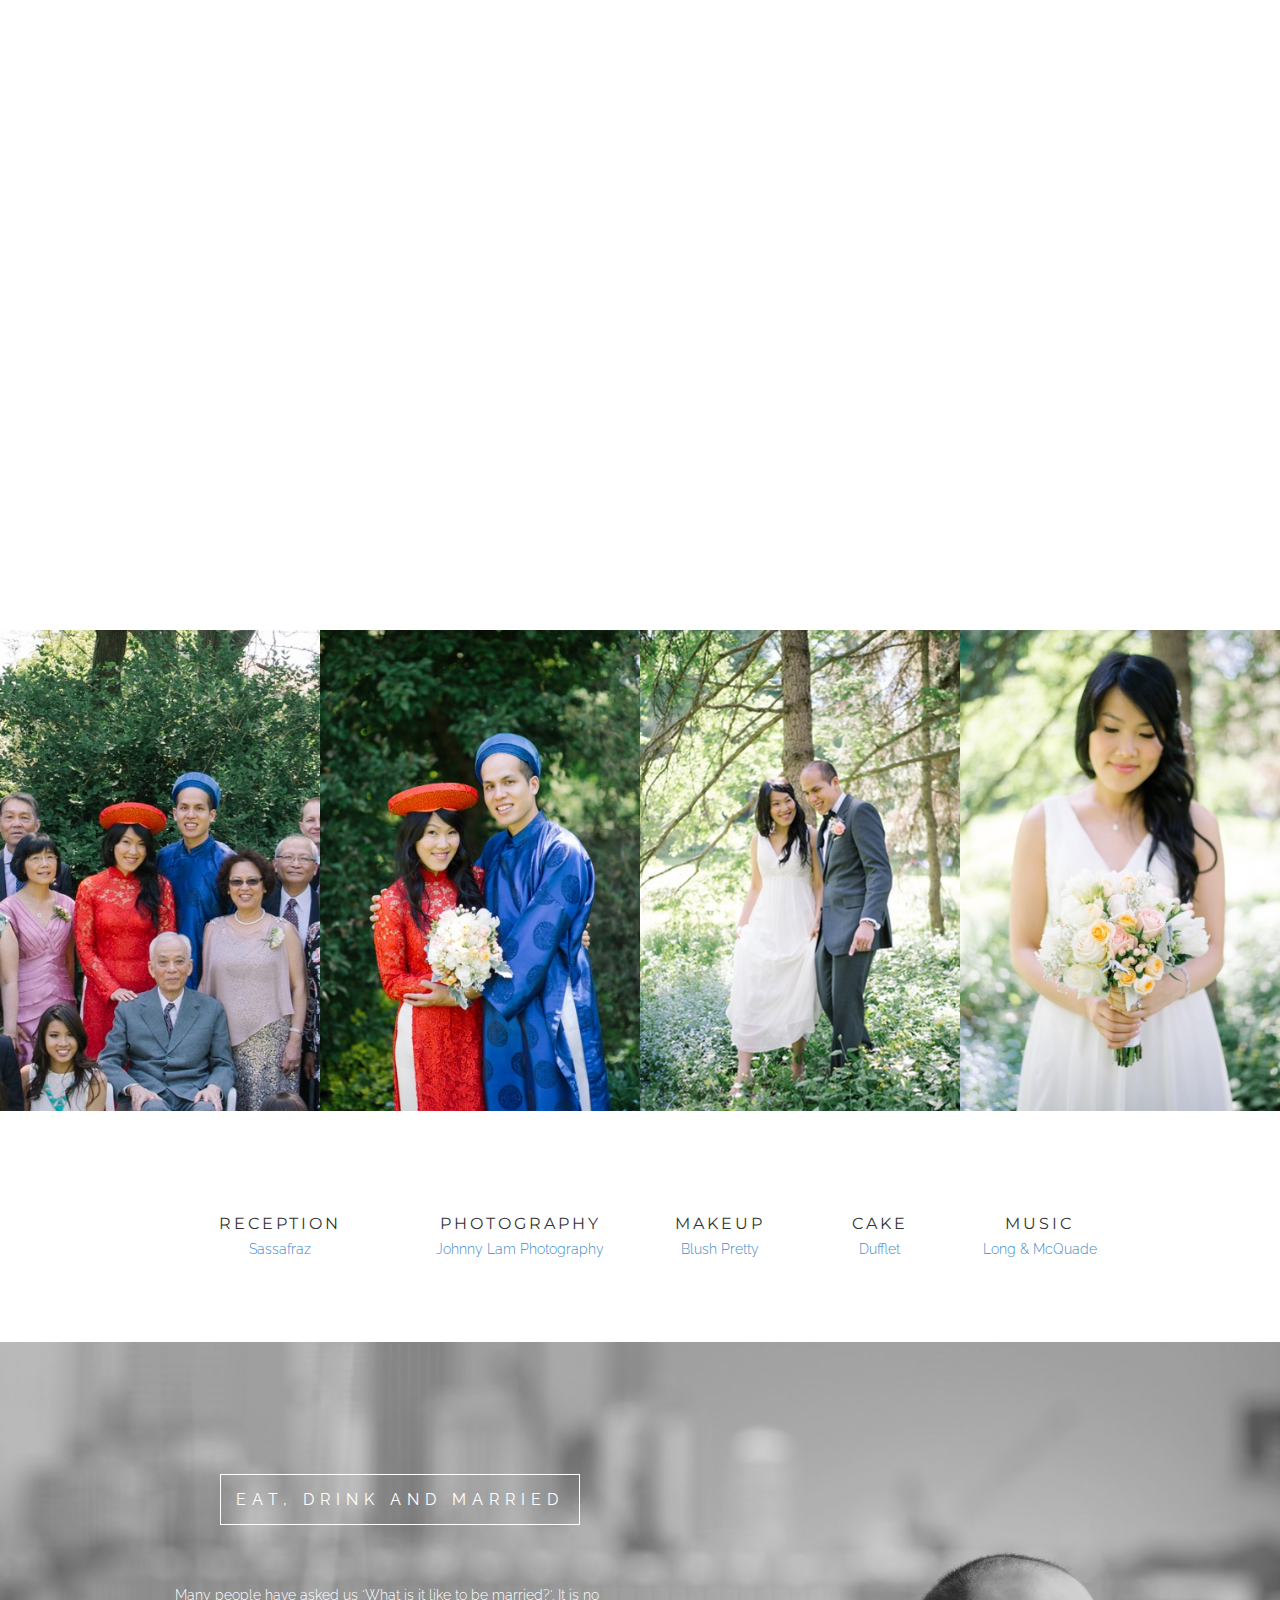
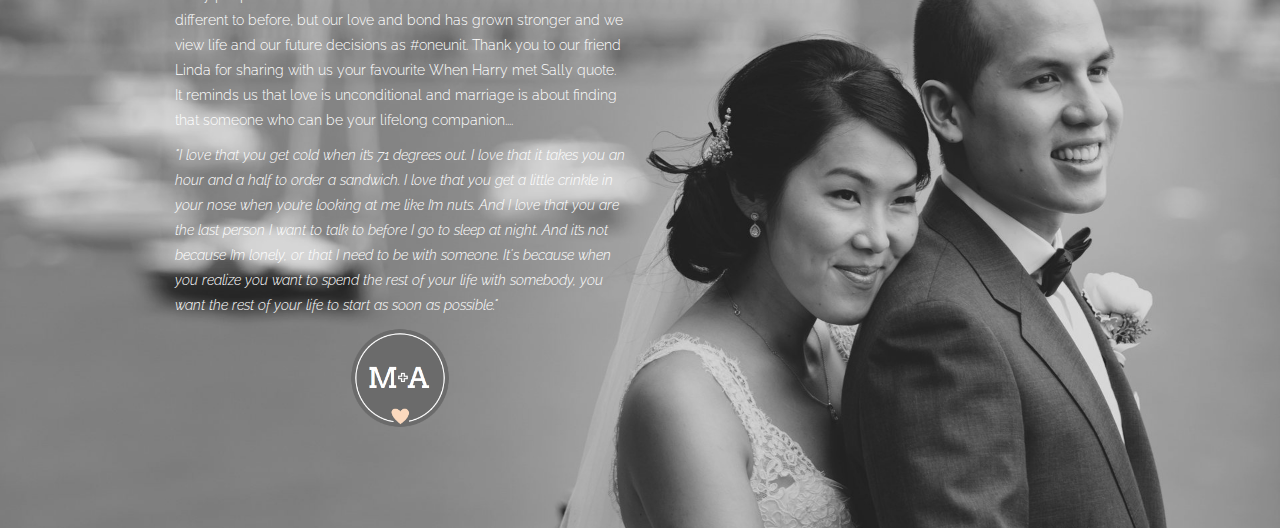
==== commit 1369ae37: "Fix https and minor adjustments" ====
--- a/index.html
+++ b/index.html
@@ -50,7 +50,7 @@
 
 
 <!-- Google Web Fonts-->
-<link href='http://fonts.googleapis.com/css?family=Raleway:400,300,700,900%7COpen+Sans:400,300,700,800%7CMontserrat:400,700' rel='stylesheet' type='text/css'>
+<link href='https://fonts.googleapis.com/css?family=Raleway:400,300,700,900%7COpen+Sans:400,300,700,800%7CMontserrat:400,700' rel='stylesheet' type='text/css'>
 
  <!-- HTML5 shim and Respond.js IE8 support of HTML5 elements and media queries -->
     <!--[if lt IE 9]>
@@ -58,6 +58,16 @@
       <script src="bootstrap/js/respond.min.js"></script>
     <![endif]-->
 
+<script>
+  (function(i,s,o,g,r,a,m){i['GoogleAnalyticsObject']=r;i[r]=i[r]||function(){
+  (i[r].q=i[r].q||[]).push(arguments)},i[r].l=1*new Date();a=s.createElement(o),
+  m=s.getElementsByTagName(o)[0];a.async=1;a.src=g;m.parentNode.insertBefore(a,m)
+  })(window,document,'script','https://www.google-analytics.com/analytics.js','ga');
+
+  ga('create', 'UA-53690644-1', 'auto');
+  ga('send', 'pageview');
+
+</script>
 
 </head>
 
@@ -90,8 +100,7 @@
 				<div class="row">
 
 						<article class="col-md-6 text-left">
-						    <img class="img-responsive" src="images/toplogo.png"/>
-						    <h6 class="brand dark"><span>M&amp;A Wedding</span></h6>
+						    <img class="img-responsive" src="images/logo-dark@2x.png" width="100"/>
 						</article>
 
 						<article class="col-md-6 text-right">
@@ -123,14 +132,14 @@
 <!-- masthead-section (this nav bar is visible only on home page) : starts -->
 <header id="intro-header" class="intro-header">
 	<div class="row">
-						<article class="col-md-3 text-left">
-						    	<a href="index.html"><img class="home-logo img-responsive" src="images/logo.png"/></a>
-						</article>
-						<article class="col-md-9 text-right">
-						    	<ul class="intro-nav  intro-nav-white-text">
-								<li><a href="#" class="trigger-toppanel"><img src="images/menu-white.png"/></a></li>
-							</ul>
-						</article>
+		<article class="col-md-3 text-left">
+		    	<a href="index.html"><img class="home-logo img-responsive" src="images/logo.png"/></a>
+		</article>
+		<article class="col-md-9 text-right">
+		    	<ul class="intro-nav  intro-nav-white-text">
+				<li><a href="#" class="trigger-toppanel"><img src="images/menu-white.png"/></a></li>
+			</ul>
+		</article>
 	</div>
 </header>
 <!-- masthead-section:ends -->	
@@ -203,14 +212,16 @@
 	<div class="container">
 		<div class="row">
 				<article class="col-md-2 text-left">
+					<a href="#intro" class="scroll highlighted">
 				    	<img alt="M&A Wedding" title="M&A Wedding" class="main-logo img-responsive" src="images/logo-dark@2x.png" width="60"/>
+				    </a>
 				</article>
 				<article class="col-md-10 text-right">
 				    	<ul class="standard-nav standard-nav-dark-text">
 						<li><a href="#intro" class="scroll highlighted" id="intro-linker">Home</a></li>
-						<li><a href="#story" class="scroll" id="about-linker">Our Story</a></li>
-						<li><a href="#sydney" class="scroll" id="team-linker">Sydney</a></li>
-						<li><a href="#toronto" class="scroll" id="services-linker">Toronto</a></li>
+						<li><a href="#story" class="scroll" id="story-linker">Our Story</a></li>
+						<li><a href="#sydney" class="scroll" id="sydney-linker">Sydney</a></li>
+						<li><a href="#toronto" class="scroll" id="toronto-linker">Toronto</a></li>
 					</ul>
 				</article>
 		</div>
@@ -265,7 +276,7 @@
 							<div class="news-block-inner silver-bg animated" data-fx="fadeInLeftBig">
 								<h6 class="white-text">Through the years</h6>
 								<h3 class="promo-heading white-text">See them growing up with their family and friends and with each other.</h3>
-								<iframe width="500" height="281" src="http://www.youtube.com/embed/poz2AFyykGI?rel=0" frameborder="0"  webkitallowfullscreen mozallowfullscreen allowfullscreen></iframe>
+								<iframe width="500" height="281" src="https://www.youtube.com/embed/poz2AFyykGI?rel=0" frameborder="0"  webkitallowfullscreen mozallowfullscreen allowfullscreen></iframe>
 							</div>
 						</article>
 
@@ -279,8 +290,8 @@
 								<h6 class="white-text">March 2, 2013</h6>
 								<h3 class="promo-heading white-text">The day she said "Yes".</h3>
 								
-								<iframe src="http://player.vimeo.com/video/73581172?color=9ce6bc" width="500" height="281" frameborder="0" webkitallowfullscreen mozallowfullscreen allowfullscreen></iframe>
-								<p><a href="http://youtu.be/DAcNU-Nc6vo" target="_blank">Curious about what was on her iPad?</a></p>
+								<iframe src="https://player.vimeo.com/video/73581172?color=9ce6bc" width="500" height="281" frameborder="0" webkitallowfullscreen mozallowfullscreen allowfullscreen></iframe>
+								<p><a href="https://youtu.be/DAcNU-Nc6vo" target="_blank">Curious about what was on her iPad?</a></p>
 							</div>
 						</article>
 					</div>
@@ -317,13 +328,13 @@
 					<p><strong>15th March 2014</strong> It was a sunny and calm Saturday morning, with Adeline getting ready with her bridesmaids Christine &amp; Nathalie at her family home on the North Shore and Mike and his groomsmen Dan &amp; Matt preparing for the day ahead in an apartment nearby - with suits, shiny shoes and glass of whiskey in hand to calm the nerves. The wedding ceremony - intimate, teary and personal, took place at St Francis Xavier Catholic church in Lavender Bay and was celebrated by Fr John Hodgson - the parish priest from Adeline's childhood days. To commemorate Adeline's Chinese culture, family and close friends gathered back at her home for a traditional tea ceremony and buffet lunch.</p>
 					<br />
 					<div class="text-center">
-						<iframe src="http://player.vimeo.com/video/103070210" width="500" height="280" webkitallowfullscreen mozallowfullscreen allowfullscreen></iframe>
+						<iframe src="https://player.vimeo.com/video/103070210" width="500" height="280" webkitallowfullscreen mozallowfullscreen allowfullscreen></iframe>
 					</div>
 					<br />
 					<p>The bridal party were then whisked away by limousine to the serene and magical McKell Park in Darling Point for wedding photos. The celebrations &amp; fun continued at Zest Waterfront in Point Piper with a slight moment of rain, followed by rainbows and picturesque views of the Sydney harbour. It is hard to describe the overwhelming feeling of seeing the efforts of months of planning and organisation finally come together! Thank you to our family &amp; friends for your presence and kind words words of support - we will always remember our wedding day with fond memories and we are both extremely grateful that you were part of this special moment in our lives!</p>
 					<br />
 					<div class="text-center">
-						<iframe src="http://player.vimeo.com/video/103070212" width="500" height="280" webkitallowfullscreen mozallowfullscreen allowfullscreen></iframe>
+						<iframe src="https://player.vimeo.com/video/103070212" width="500" height="280" webkitallowfullscreen mozallowfullscreen allowfullscreen></iframe>
 					</div>
 				</div>
 			</div>
@@ -467,7 +478,7 @@
         <div class="row">
         	<div class="col-md-6  col-md-offset-1">
         		<h1 class="white-text">Featured Video</h1>
-				<iframe src="http://player.vimeo.com/video/100083397" width="625" height="351"  frameborder="0" webkitallowfullscreen mozallowfullscreen allowfullscreen></iframe>
+				<iframe src="https://player.vimeo.com/video/100083397" width="625" height="351"  frameborder="0" webkitallowfullscreen mozallowfullscreen allowfullscreen></iframe>
         	</div>
        	</div>
 		
@@ -502,14 +513,14 @@
 					<p><strong>31st May 2014</strong> Wedding's in Michael's extended family are indeed a true love story. Aunties and uncles come together months before the big day to plan and organize. For this particular wedding occasion, there was a DIY backyard marquee, beautiful handmade flowers and decorations, delicious Vietnamese cuisine for lunch and who can't forget Michael's favourite suckling pig - it is amazing to witness families unite with 'all hands on deck'. To pay tribute to Michael's Vietnamese heritage and culture, a special tea ceremony was held in his Aunty Mai &amp; Uncle Khai's house where tea was served as a sign of respect and gratitude to Michael's grandfather, parents, aunts &amp; uncles and Adeline's parents. Michael's cousins also came together to give their well wishes and words of wisdom.</p>
 					<br />
 					<div class="text-center">
-						<iframe src="http://player.vimeo.com/video/103061086" width="500" height="280" webkitallowfullscreen mozallowfullscreen allowfullscreen></iframe>
+						<iframe src="https://player.vimeo.com/video/103061086" width="500" height="280" webkitallowfullscreen mozallowfullscreen allowfullscreen></iframe>
 					</div>
 					<br />
 
 					<p> Post the sumptuous feast, the happy couple took some photos in the ethereal James Gardens in nearby Etobicoke. More close family and friends joined in the wedding dinner celebration at Sassafraz in Toronto, with speeches from the bride &amp; groom's fathers, Michael's primary school friend Manoj and Adeline's Sydney friend Linda. Michael also said a few words to express his thanks to everyone for their generosity &amp; sharing in the start of the newlywed's life together. The night ended with dance floor fun and many of Michael's family members posing with the wedding cake to reminisce about their own nuptials! With sincere appreciation, thank you to everyone who brought joy to our day and happiness to our lives. Love &amp; blessings!</p>
 					<br />
 					<div class="text-center">
-						<iframe src="http://player.vimeo.com/video/103061085" width="500" height="280" webkitallowfullscreen mozallowfullscreen allowfullscreen></iframe>
+						<iframe src="https://player.vimeo.com/video/103061085" width="500" height="280" webkitallowfullscreen mozallowfullscreen allowfullscreen></iframe>
 					</div>
 				</div>
 			</div>
